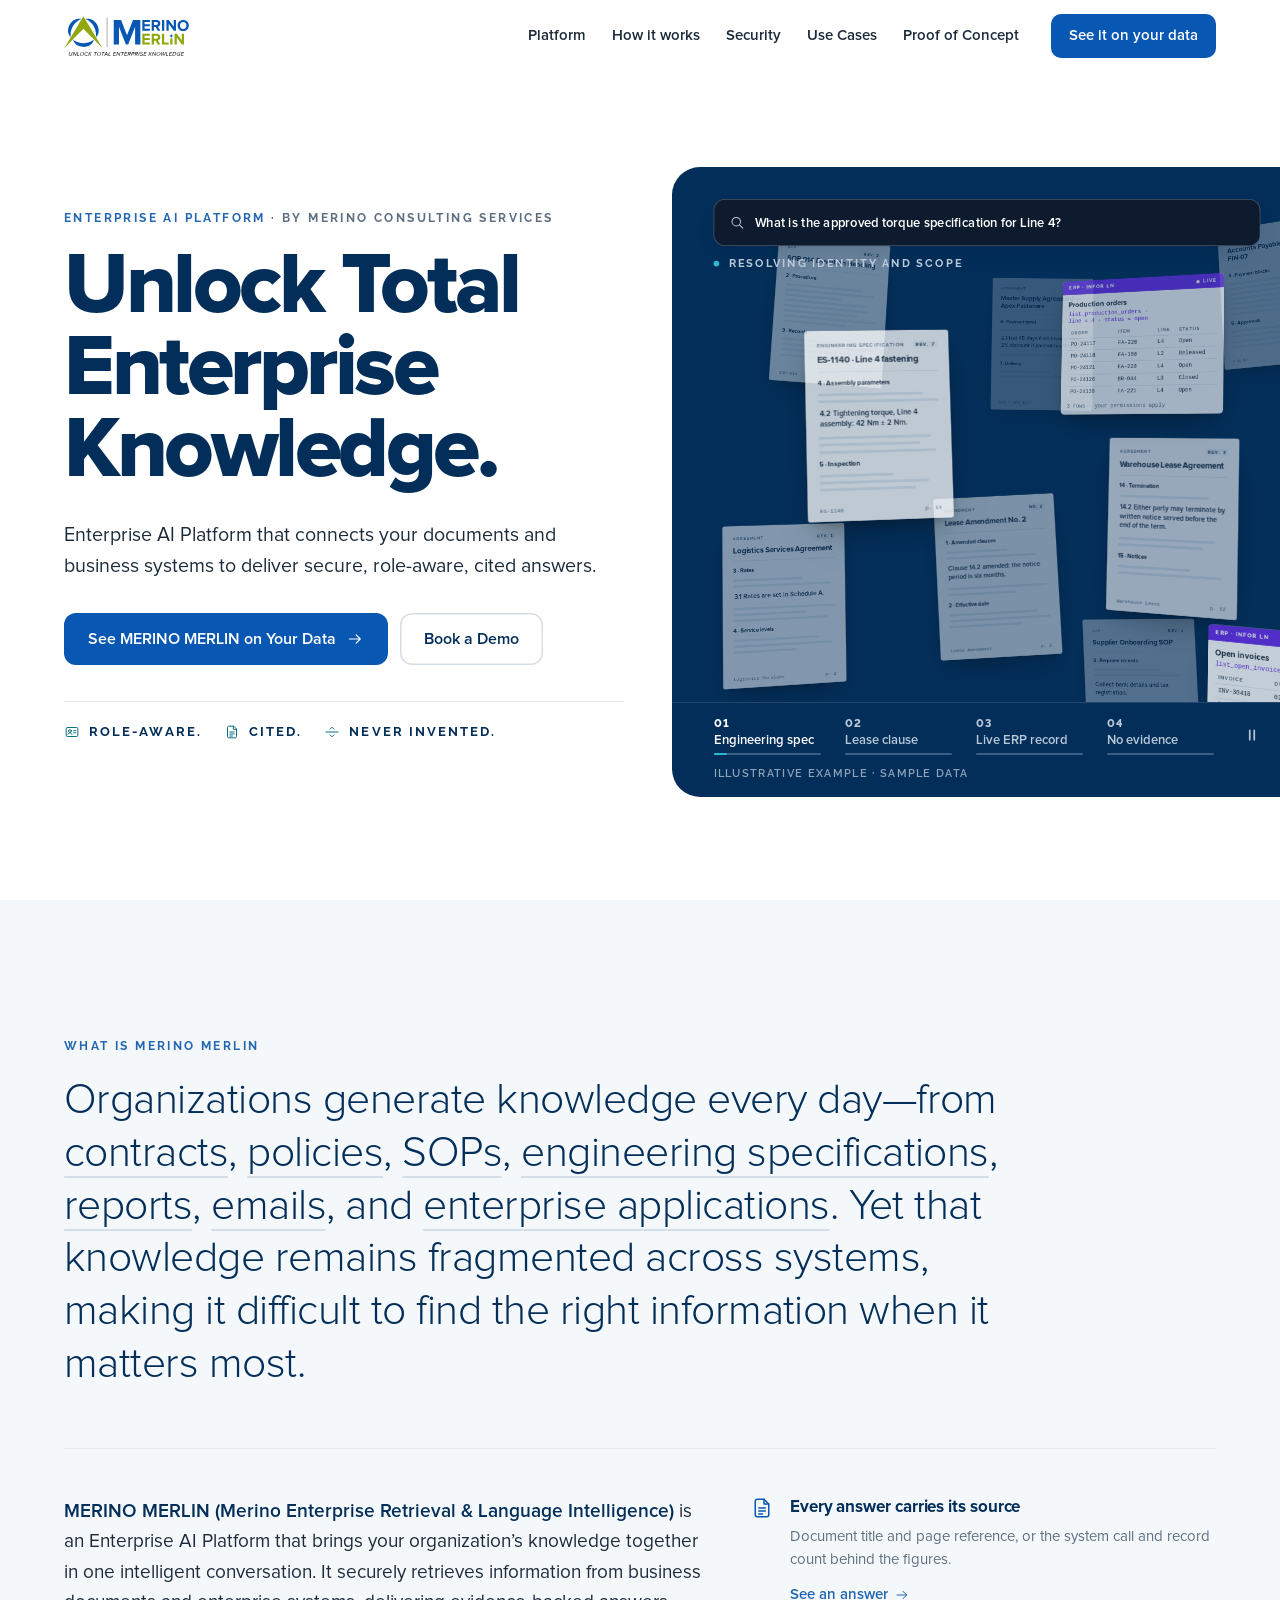
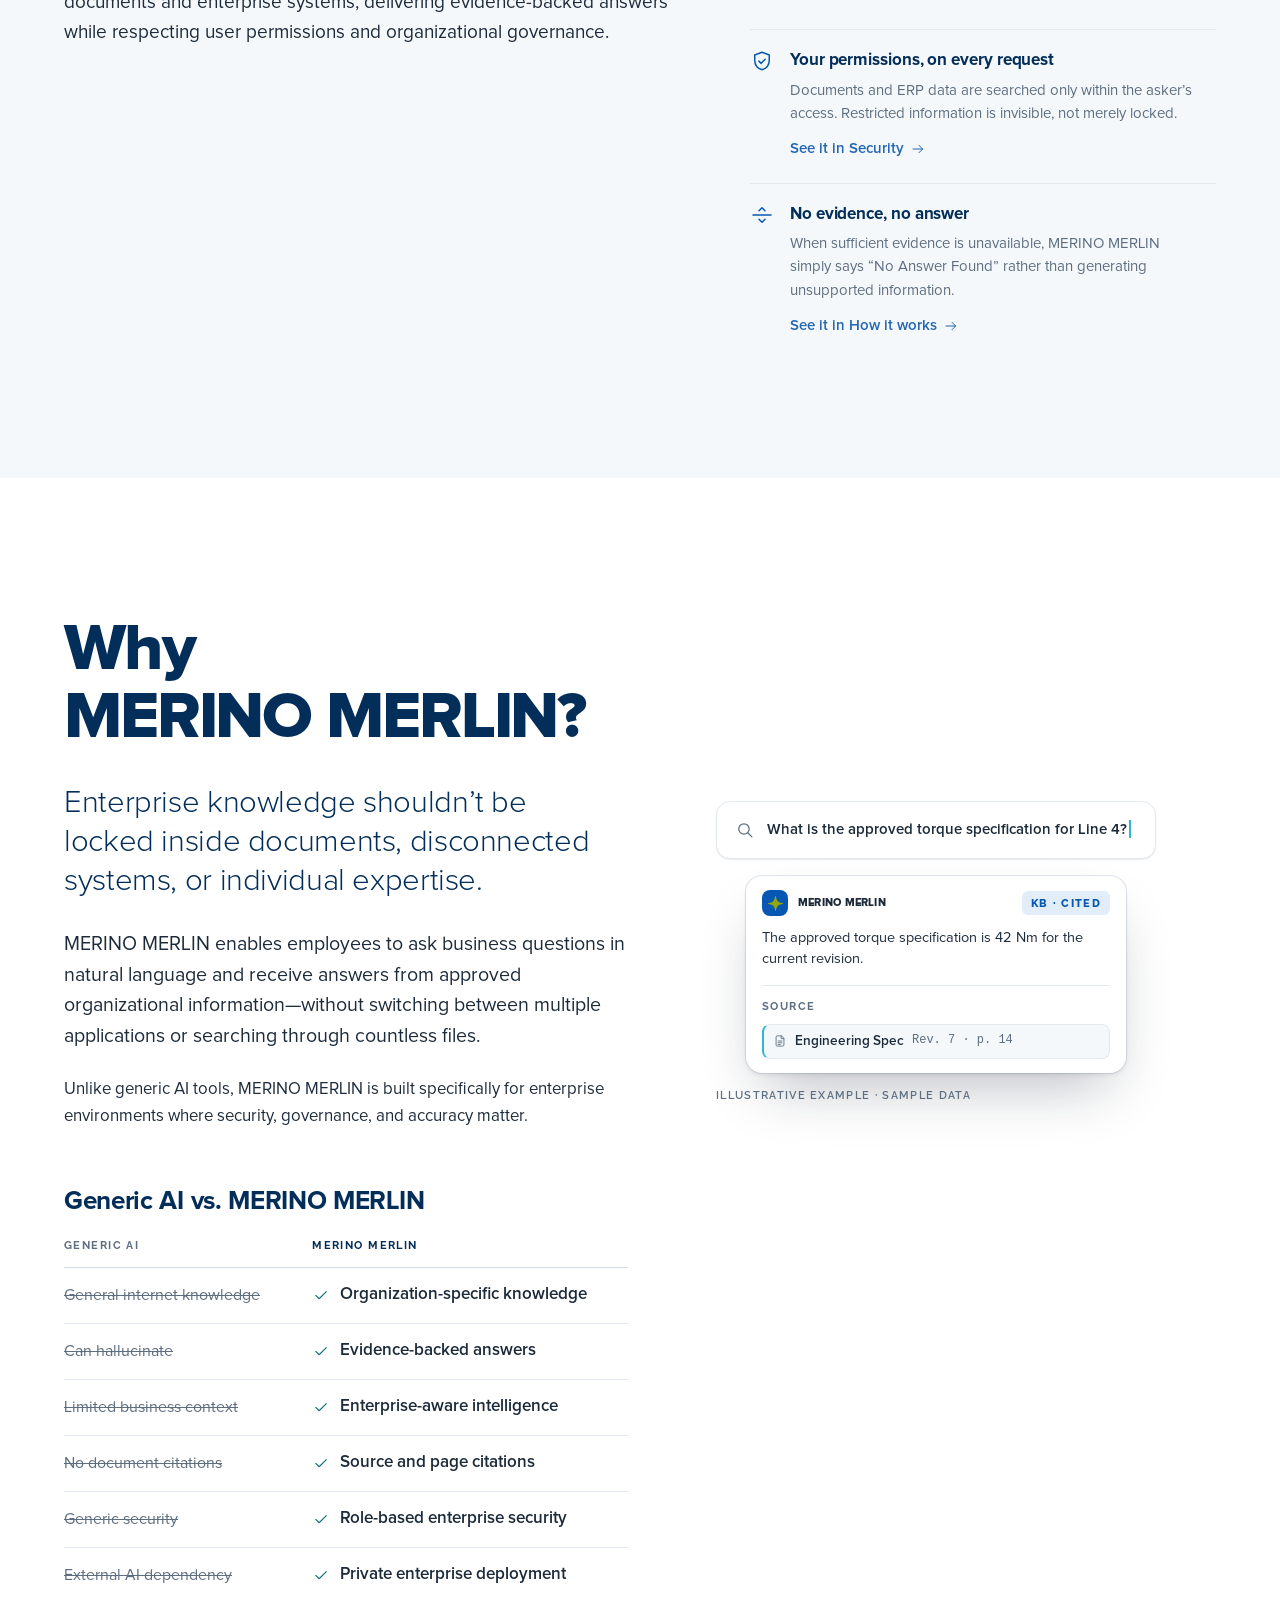
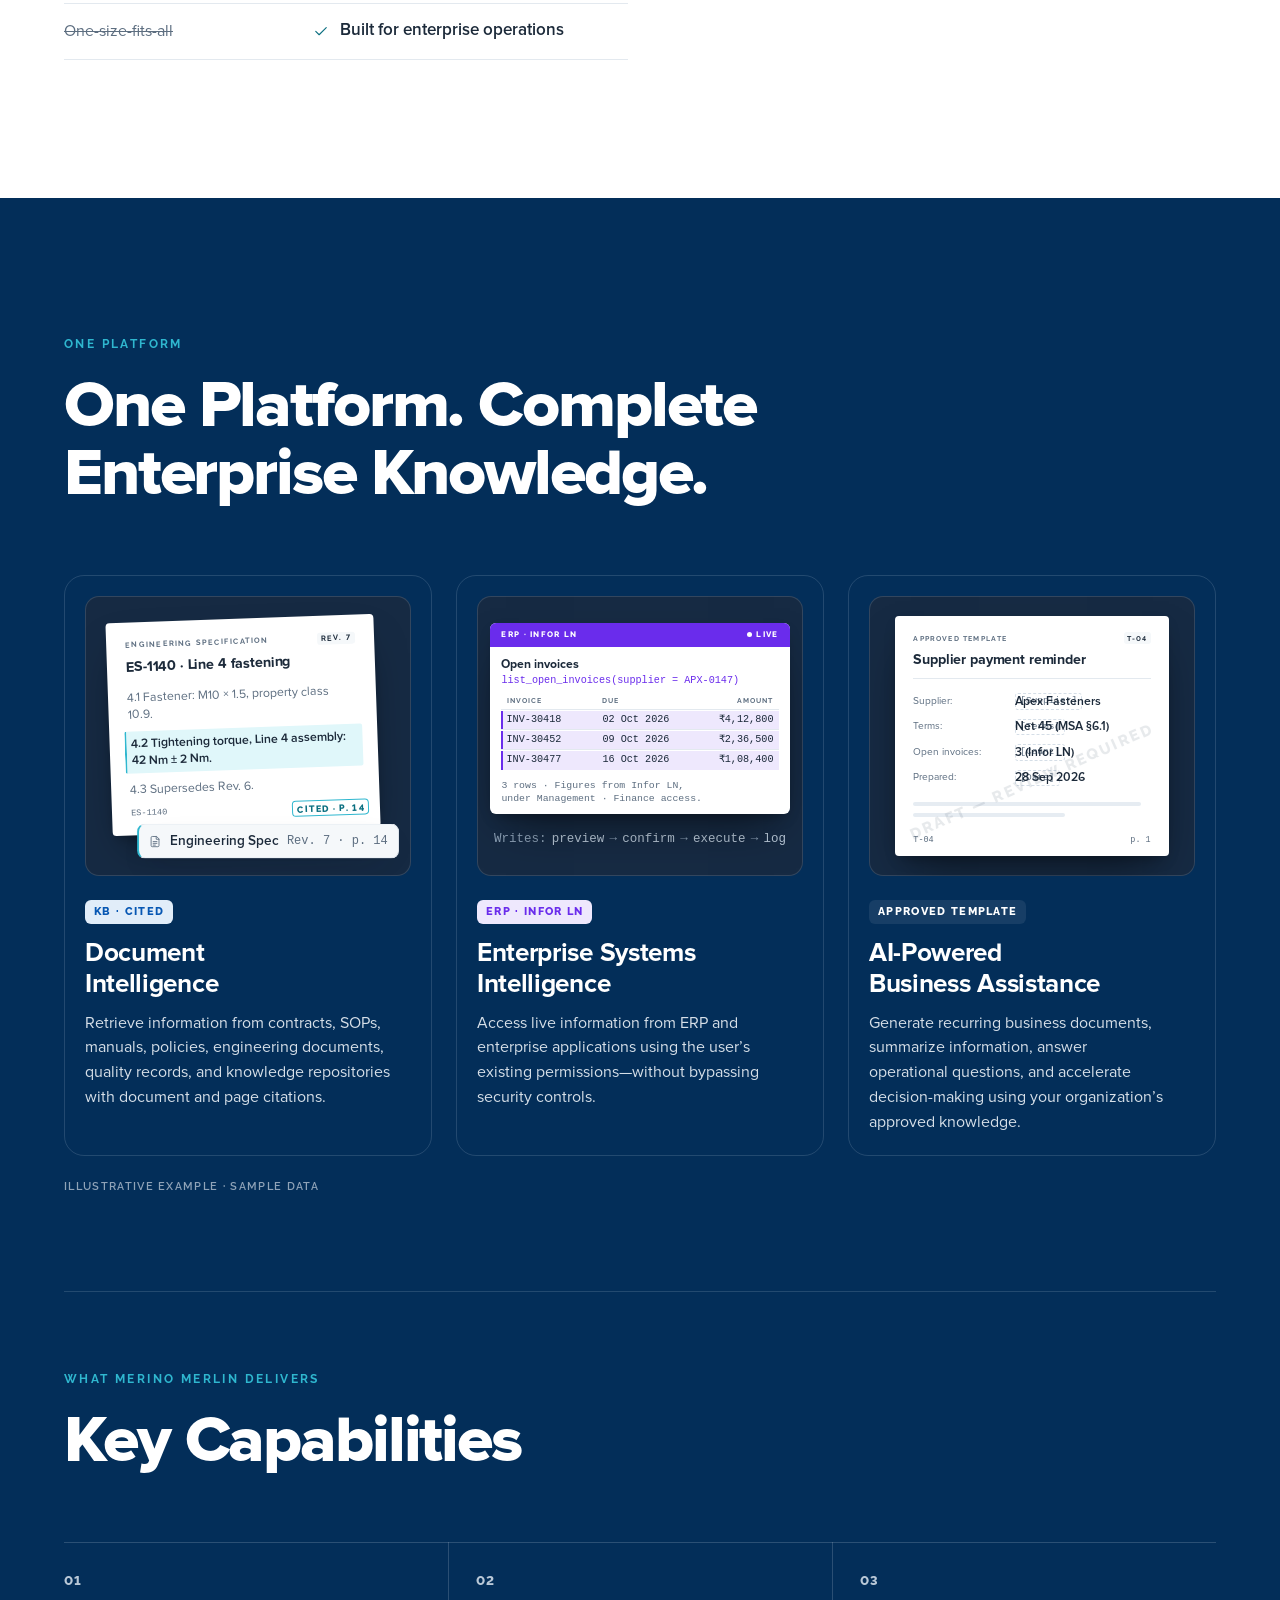
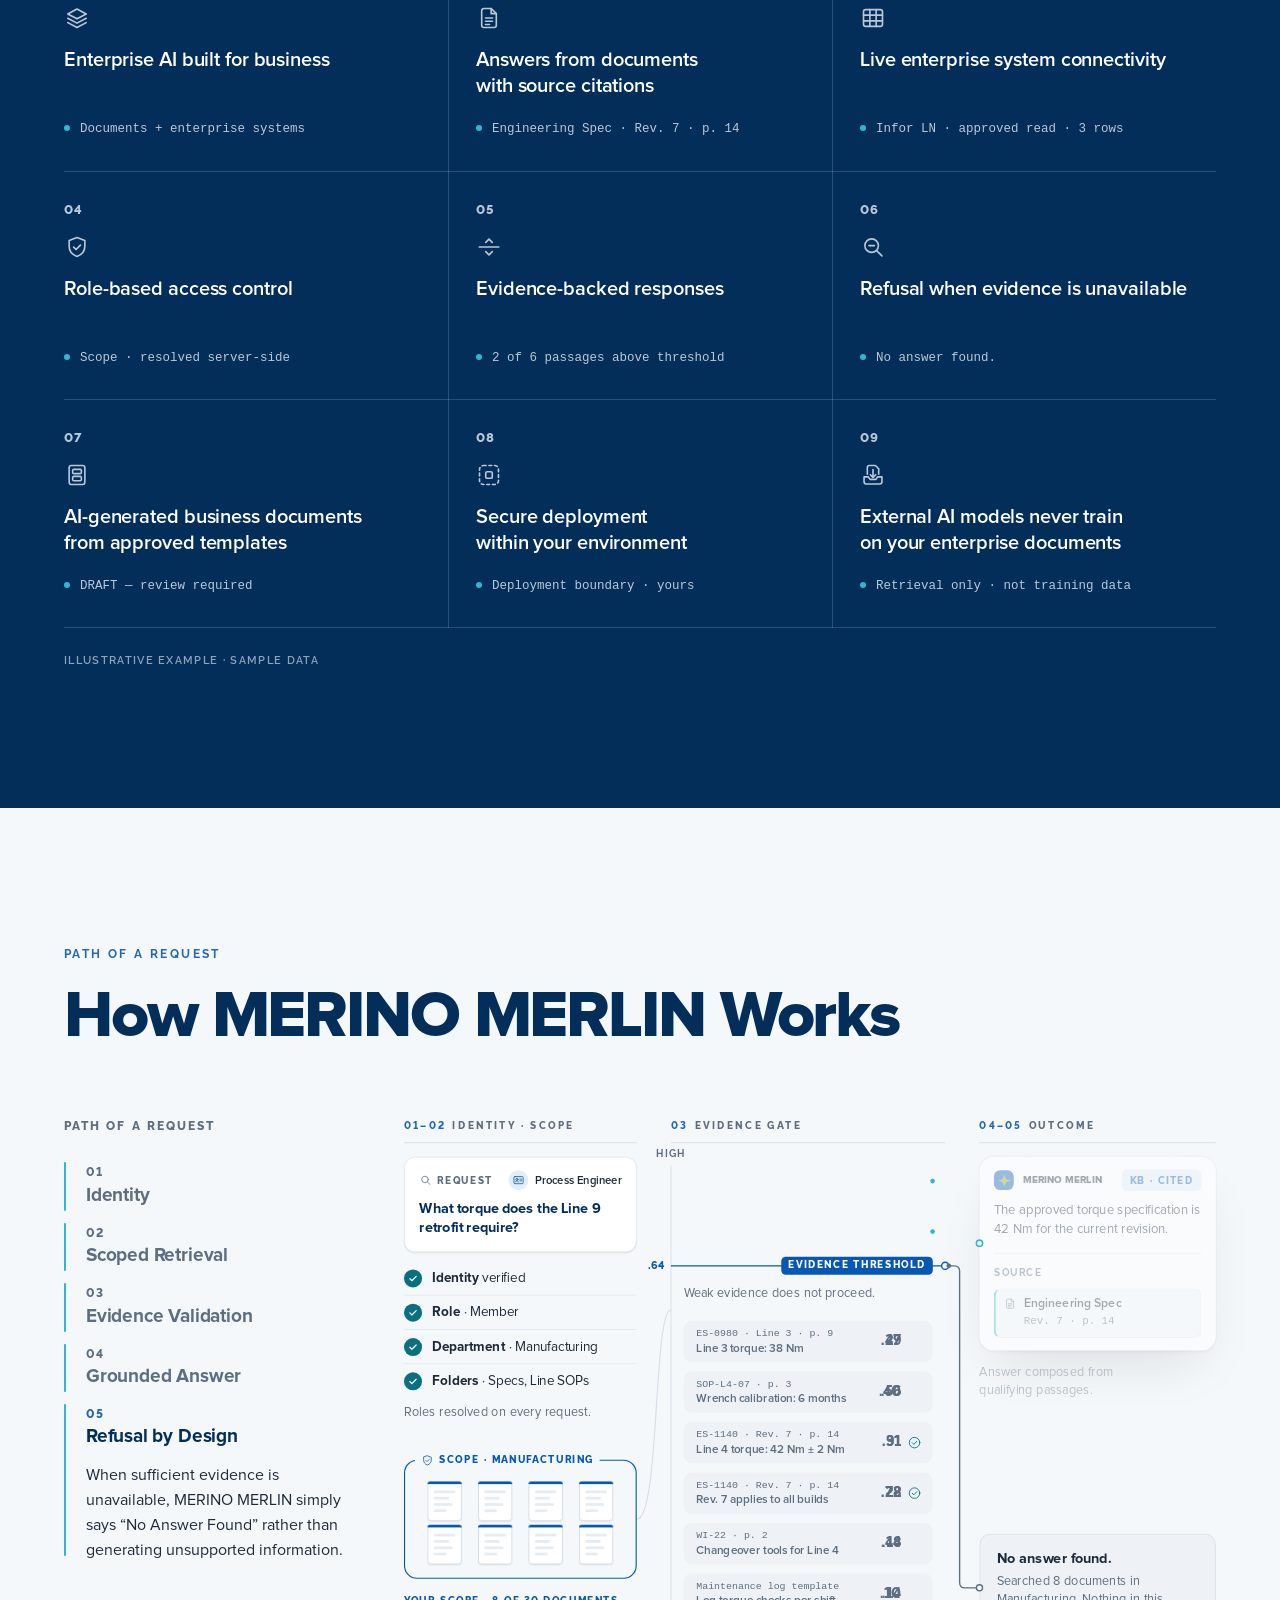
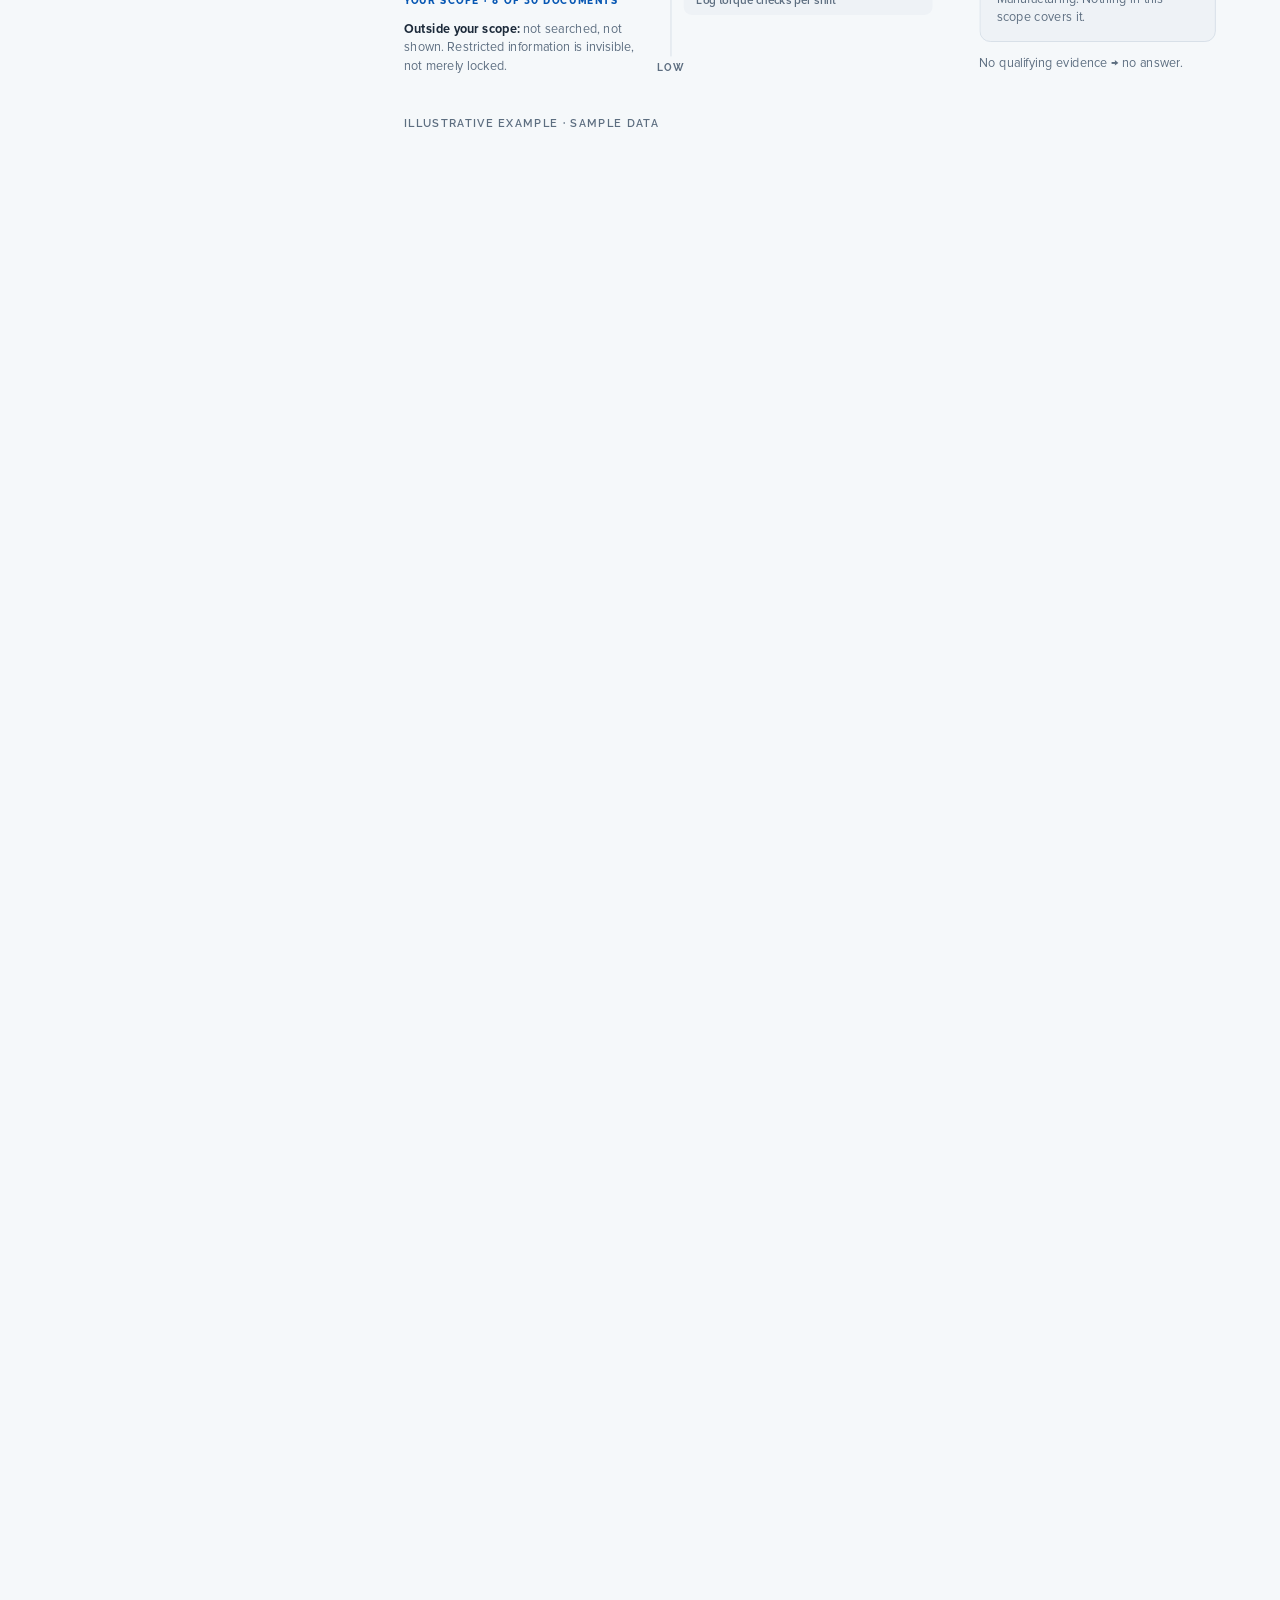
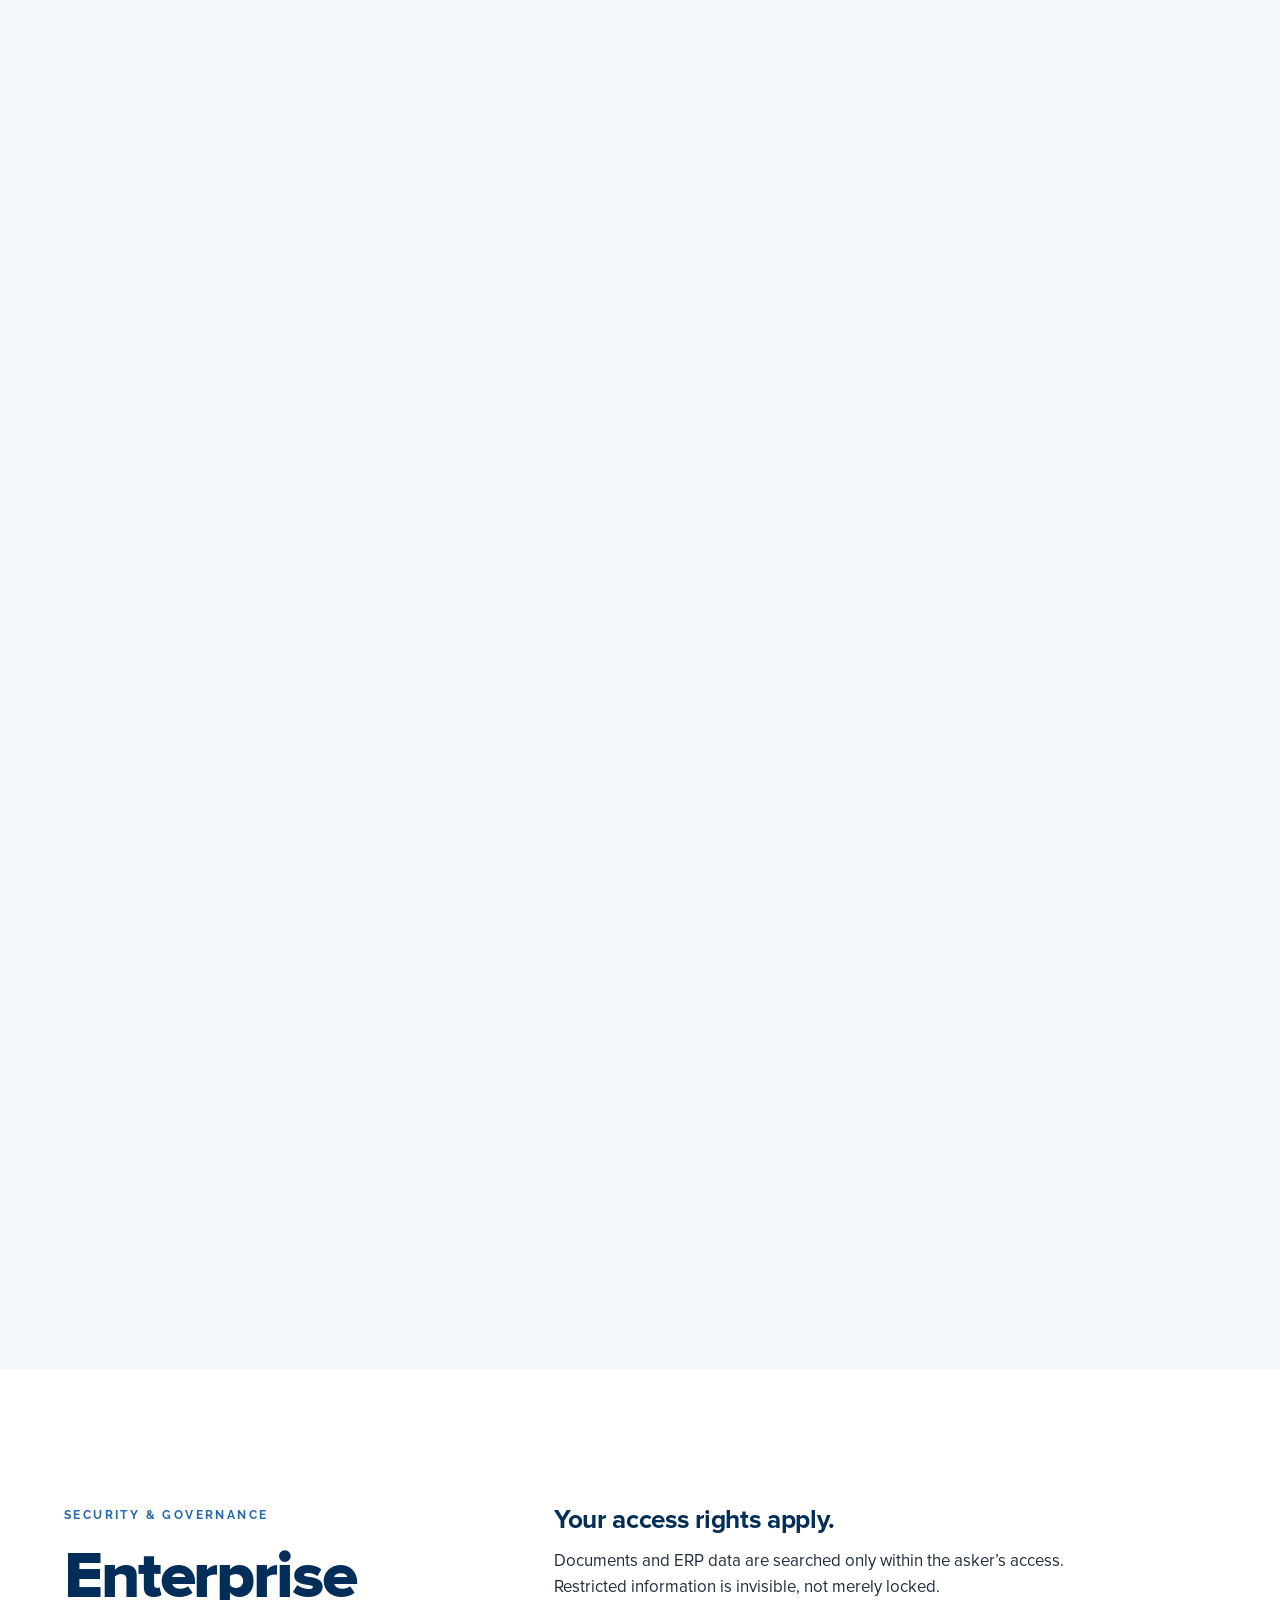
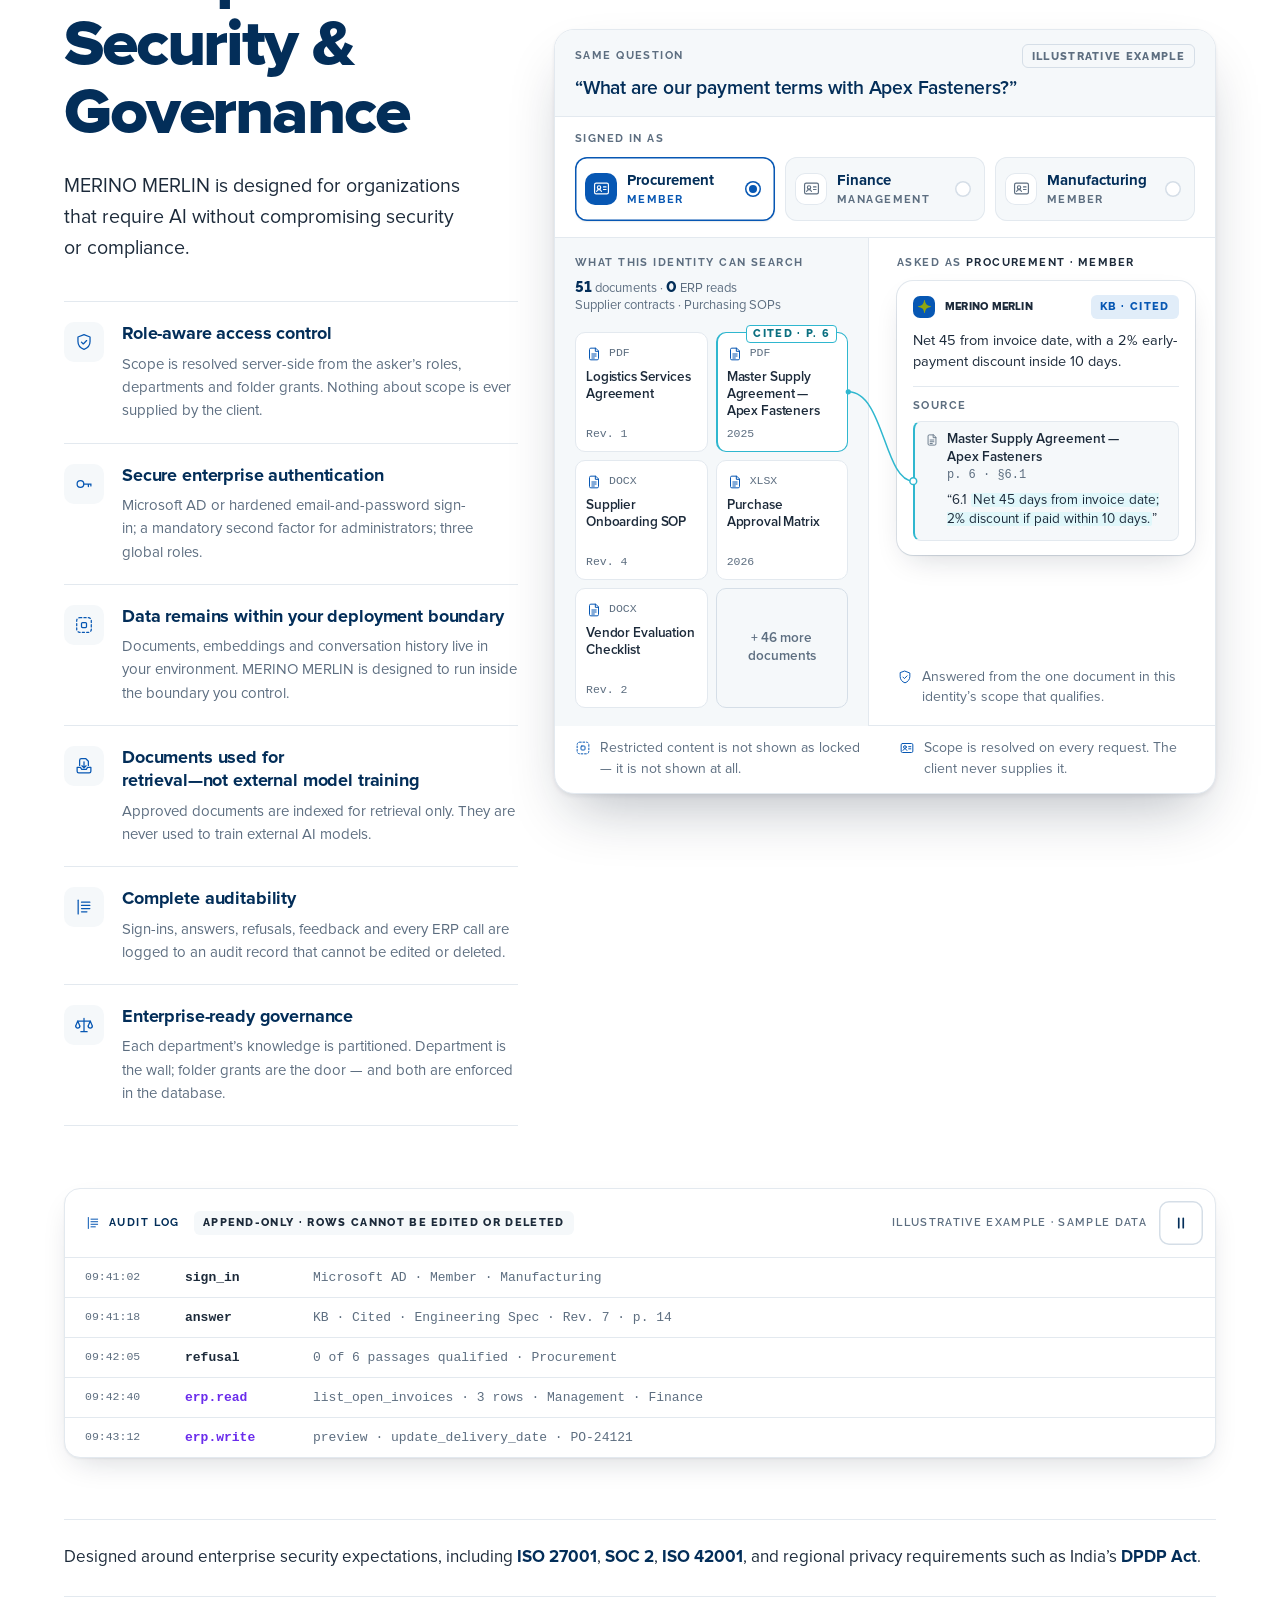
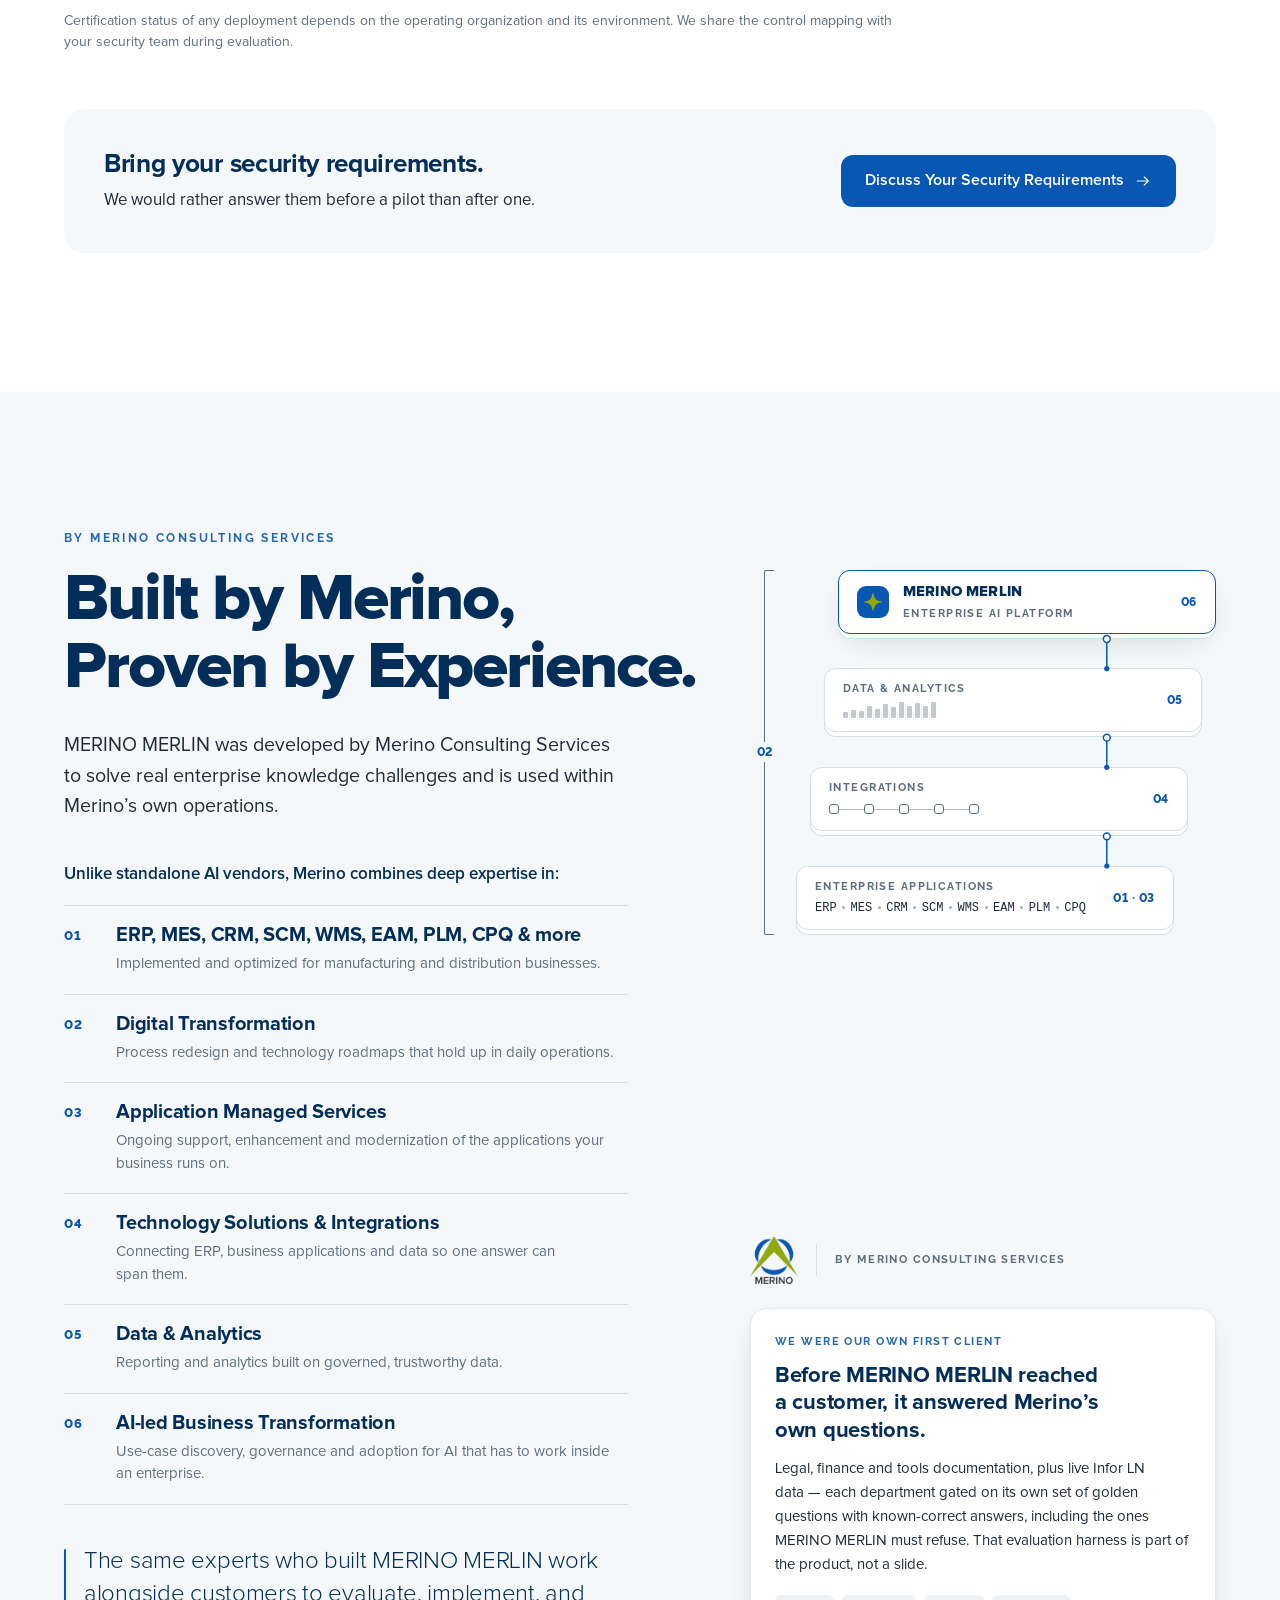
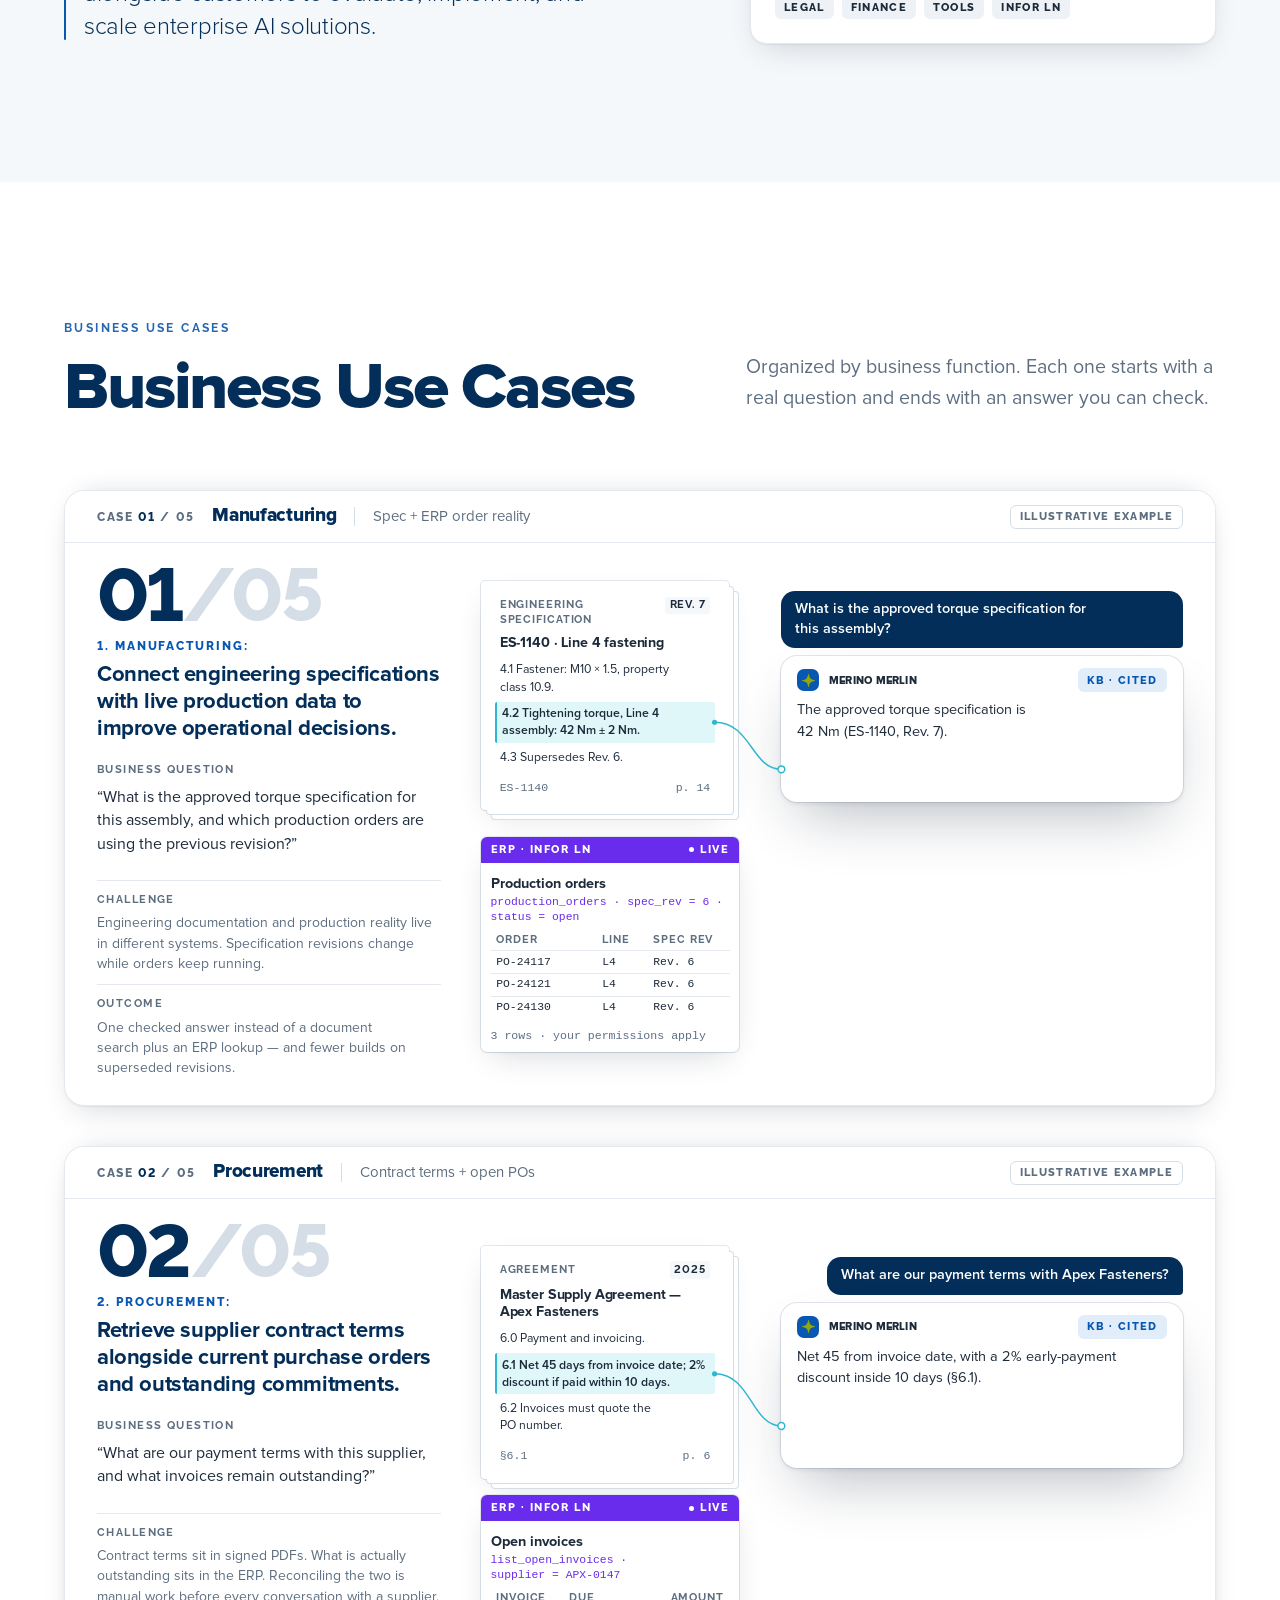
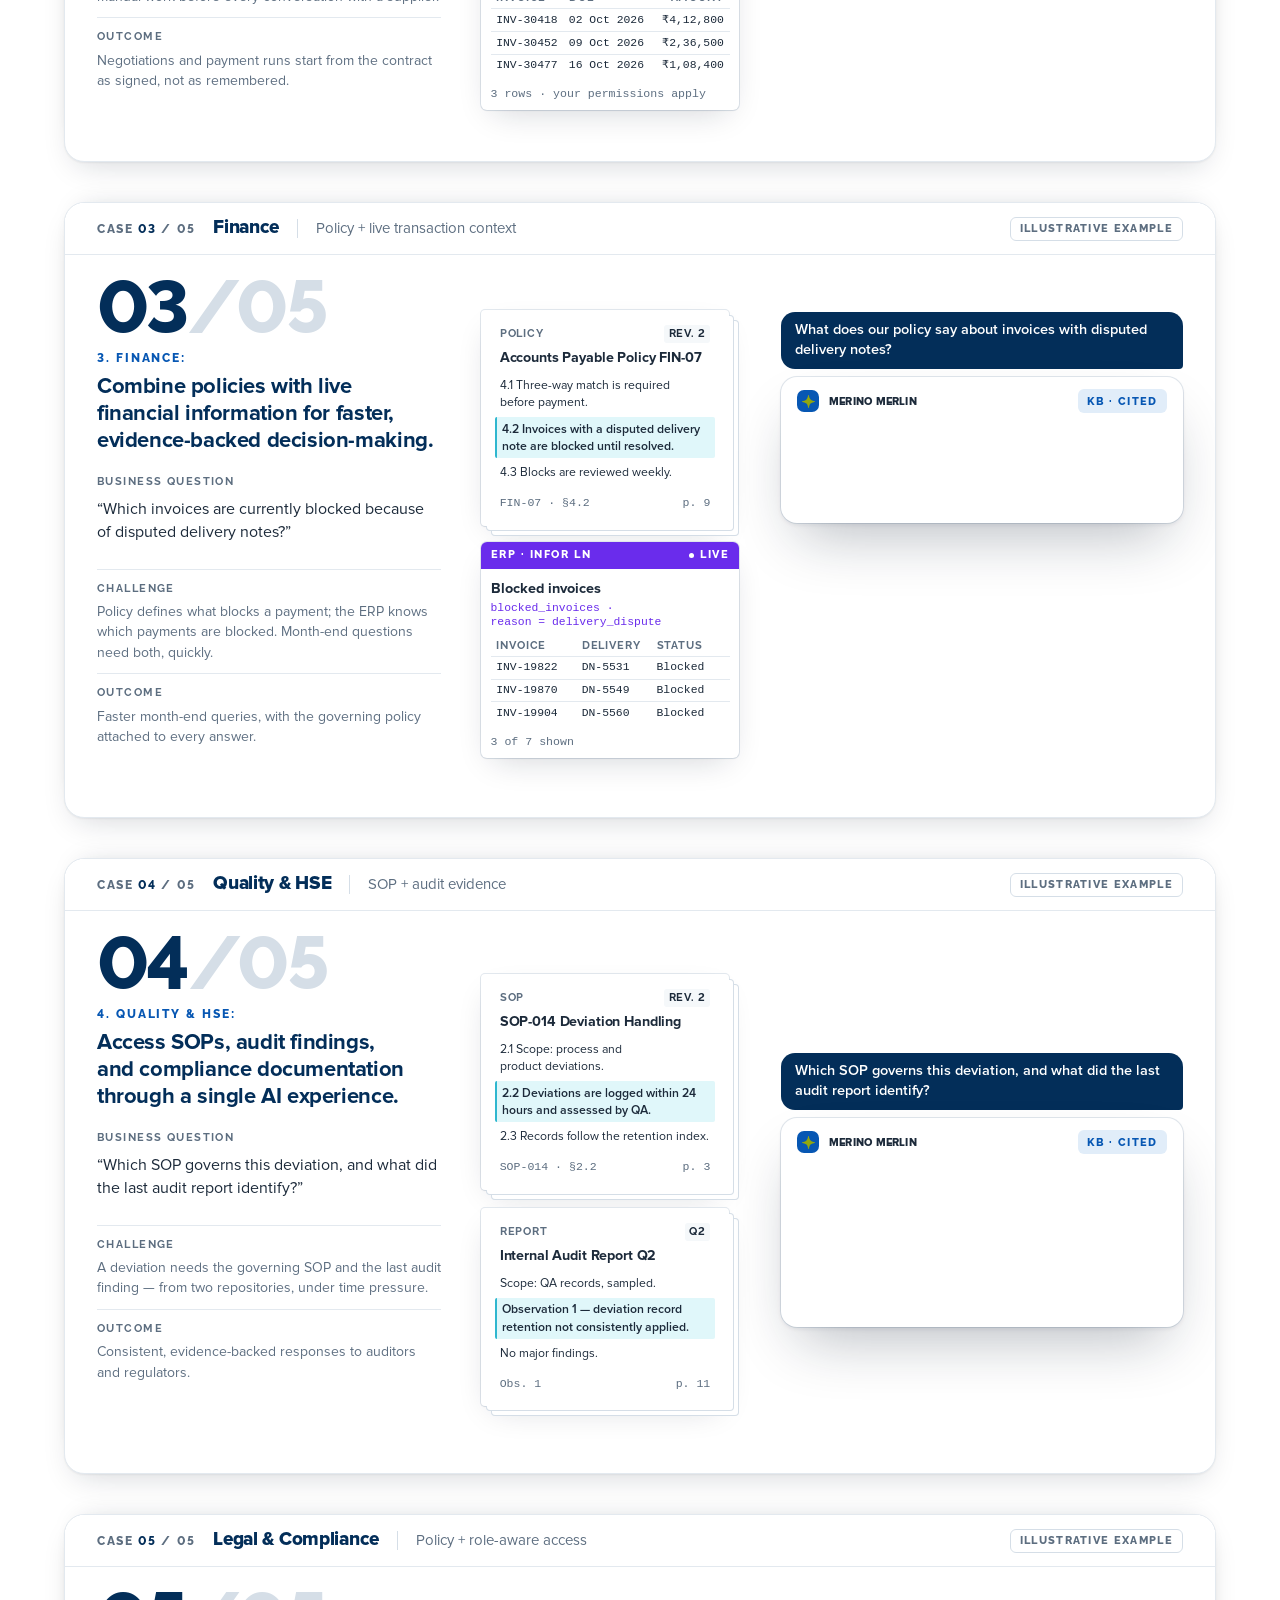
==== index.html @ 8b25d218 "new file first commit" ====
<!doctype html>
<html lang="en" class="no-js">
<head>
<meta charset="utf-8">
<meta name="viewport" content="width=device-width, initial-scale=1, viewport-fit=cover">
<title>MERINO MERLIN Enterprise AI Platform | Unlock Total Enterprise Knowledge</title>
<meta name="description" content="MERINO MERLIN is an enterprise AI platform that connects business documents and enterprise systems to deliver secure, role-aware, cited answers.">
<meta name="keywords" content="Enterprise AI Platform, Enterprise AI, AI for Business Transformation, Enterprise Knowledge Management, Secure Enterprise AI, Enterprise Document Intelligence, AI Knowledge Platform, AI for ERP, ERP AI, AI for Manufacturing, AI for Procurement, AI for Finance, Enterprise Search, Role-Based AI, AI Governance, AI for Digital Transformation, Application Modernization, Enterprise System Integration, Enterprise Analytics, AI-led Business Transformation">
<meta property="og:type" content="website">
<meta property="og:title" content="MERINO MERLIN Enterprise AI Platform | Unlock Total Enterprise Knowledge">
<meta property="og:description" content="MERINO MERLIN is an enterprise AI platform that connects business documents and enterprise systems to deliver secure, role-aware, cited answers.">
<meta property="og:image" content="assets/images/hero.webp">
<meta property="og:image:width" content="1200">
<meta property="og:image:height" content="630">
<meta name="theme-color" content="#032E59">
<link rel="icon" type="image/svg+xml" href="assets/images/favicon.svg">
<script>document.documentElement.classList.replace('no-js','js');setTimeout(function(){if(!window.MM)document.documentElement.classList.replace('js','no-js')},4000);</script>
<link rel="stylesheet" href="assets/css/style.css">
<link rel="stylesheet" href="assets/css/responsive.css">
<script type="application/ld+json">{"@context":"https://schema.org","@type":"SoftwareApplication","name":"MERINO MERLIN","applicationCategory":"BusinessApplication","description":"MERINO MERLIN is an enterprise AI platform that connects business documents and enterprise systems to deliver secure, role-aware, cited answers.","publisher":{"@type":"Organization","name":"Merino Consulting Services Limited"}}</script>
</head>
<body>
<a class="skip-link" href="#main">Skip to content</a>

<header class="nav" id="nav" data-on="light" data-tone="light">
  <div class="wrap nav__in">
    <a class="nav__brand" href="#top">
      <img class="nav__logo nav__logo--light" src="assets/images/logo.svg" alt="MERINO MERLIN Enterprise AI Platform — Unlock Total Enterprise Knowledge" width="125" height="40">
      <img class="nav__logo nav__logo--navy" src="assets/images/logo-on-navy.svg" alt="" aria-hidden="true" width="125" height="40">
    </a>
    <nav class="nav__links" aria-label="Primary"><ul>
        <li><a href="#platform">Platform</a></li><li><a href="#how">How it works</a></li>
        <li><a href="#security">Security</a></li><li><a href="#use-cases">Use Cases</a></li>
        <li><a href="#poc">Proof of Concept</a></li></ul></nav>
    <a class="btn btn-primary btn-sm nav__cta" href="#request" data-intent="poc">See it on your data</a>
    <button class="nav__menu" type="button" aria-expanded="false" aria-controls="menu" aria-label="Open menu">
      <svg class="i nav__ico-open" aria-hidden="true"><use href="assets/images/icons/sprite.svg#i-menu"/></svg><svg class="i nav__ico-close" aria-hidden="true"><use href="assets/images/icons/sprite.svg#i-close"/></svg></button>
  </div>
  <div class="menu" id="menu" inert>
    <nav aria-label="Primary (mobile)"><ul>
        <li><a href="#platform">Platform<svg class="i" aria-hidden="true"><use href="assets/images/icons/sprite.svg#i-arrow-right"/></svg></a></li>
        <li><a href="#how">How it works<svg class="i" aria-hidden="true"><use href="assets/images/icons/sprite.svg#i-arrow-right"/></svg></a></li>
        <li><a href="#security">Security<svg class="i" aria-hidden="true"><use href="assets/images/icons/sprite.svg#i-arrow-right"/></svg></a></li>
        <li><a href="#use-cases">Use Cases<svg class="i" aria-hidden="true"><use href="assets/images/icons/sprite.svg#i-arrow-right"/></svg></a></li>
        <li><a href="#poc">Proof of Concept<svg class="i" aria-hidden="true"><use href="assets/images/icons/sprite.svg#i-arrow-right"/></svg></a></li></ul></nav>
    <a class="btn btn-primary btn-block" href="#request" data-intent="poc">See MERINO&nbsp;MERLIN on Your Data</a>
    <a class="btn btn-ghost btn-block" href="#request" data-intent="demo">Book a Demo</a>
  </div>
</header>
<main id="main" tabindex="-1">
  <!-- ~~ 01-hero.html ~~ -->
  <section id="top" class="sec sec--white" data-surface="light" aria-labelledby="top-h1">
    <div class="wrap top__grid">
      <div class="top__copy">
        <p class="eyebrow top__eyebrow" data-reveal data-reveal-manual style="--top-d:0ms">Enterprise AI Platform&nbsp;<span class="eyebrow__quiet"><span class="top__eb-sep">·</span> <span class="top__eb-by">by Merino Consulting Services</span></span></p>
        <h1 class="h-display top__h1" id="top-h1" data-reveal="words" data-reveal-manual style="--delay:80ms">Unlock Total Enterprise Knowledge.</h1>
        <p class="lede top__lead" data-reveal data-reveal-manual style="--top-d:400ms">Enterprise AI Platform that connects your documents and business systems to deliver secure, role-aware, cited answers.</p>
        <div class="cta-row top__ctas" data-reveal data-reveal-manual style="--top-d:480ms">
          <a class="btn btn-primary" href="#request" data-intent="poc">See MERINO&nbsp;MERLIN on Your Data<svg class="i" aria-hidden="true"><use href="assets/images/icons/sprite.svg#i-arrow-right"/></svg></a>
          <a class="btn btn-ghost" href="#request" data-intent="demo">Book a Demo</a>
        </div>
        <p class="proof top__proof" data-reveal data-reveal-manual style="--top-d:560ms"><a href="#security-askas"><svg class="i" aria-hidden="true"><use href="assets/images/icons/sprite.svg#i-id-badge"/></svg><span>Role-aware.</span></a> <a href="#top-stage" data-play="1" aria-describedby="top-play-hint"><svg class="i" aria-hidden="true"><use href="assets/images/icons/sprite.svg#i-doc"/></svg><span>Cited.</span></a> <a href="#top-stage" data-play="3" aria-describedby="top-play-hint"><svg class="i" aria-hidden="true"><use href="assets/images/icons/sprite.svg#i-threshold"/></svg><span>Never invented.</span></a></p>
        <span class="sr-only" id="top-play-hint">Plays this example in the stage below.</span>
      </div>

      <div class="stage on-navy" id="top-stage" role="group" aria-label="Illustrative example: an answer with its source">

        <div class="stage__clip" data-js-only aria-hidden="true">
          <div class="stage__box">
            <div class="ask-bar is-sent"><svg class="i" aria-hidden="true"><use href="assets/images/icons/sprite.svg#i-search"/></svg><span class="ask-bar__q"><span class="ask-bar__typed">What is the approved torque specification for Line 4?</span><i class="caret" aria-hidden="true"></i></span><span class="chip chip-scope top-scope is-on"><svg class="i" aria-hidden="true"><use href="assets/images/icons/sprite.svg#i-shield-check"/></svg><span class="top-scope__name">Manufacturing</span></span></div>
            <p class="stage__status is-on"><i class="stage__dot"></i><span class="stage__sts"><span class="stage__st is-cur">Answer grounded · KB · Cited</span><span class="stage__st"></span></span></p>
            <div class="stage__vp">
              <div class="stage__world" aria-hidden="true">
                <div class="top-card top-card--ans">
                  <article class="answer-card is-on is-cited">
                    <header class="answer-card__head"><span class="avatar"><svg aria-hidden="true"><use href="assets/images/icons/sprite.svg#i-star"/></svg></span>
                      <span class="answer-card__who">MERINO&nbsp;MERLIN</span><span class="chip chip-kb">KB · Cited</span></header>
                    <p class="answer-card__text">The approved torque specification is 42&nbsp;Nm for the current revision.</p>
                    <div class="answer-card__src"><p class="answer-card__lbl">Source</p>
                      <ul class="cites"><li class="cite" style="--i:0"><svg class="i" aria-hidden="true"><use href="assets/images/icons/sprite.svg#i-doc"/></svg><span class="cite__t">Engineering Spec</span><span class="cite__l">Rev.&nbsp;7 · p.&nbsp;14</span></li></ul>
                      <p class="answer-card__note" hidden></p></div>
                  </article>
                </div>
                <div class="top-card top-card--ref" style="opacity:0">
                  <article class="refusal-card"><p class="refusal-card__t">No answer found.</p><p class="refusal-card__n">Searched 51 documents in Procurement. Nothing in this scope covers it.</p></article>
                </div>
              </div>
            </div>
          </div>
          <div class="gate gate--v top-gate" aria-hidden="true"><span class="gate__lbl">Evidence threshold</span><i class="gate__line"></i></div>
        </div>


        <div class="stage__static" data-nojs-only aria-hidden="true">
          <div class="ask-bar"><svg class="i" aria-hidden="true"><use href="assets/images/icons/sprite.svg#i-search"/></svg><span class="ask-bar__q"><span class="ask-bar__typed">What is the approved torque specification for Line 4?</span></span><span class="chip chip-scope"><svg class="i" aria-hidden="true"><use href="assets/images/icons/sprite.svg#i-shield-check"/></svg>Manufacturing</span></div>
          <div class="stage__static-row">
            <article class="sheet is-hl is-cited" style="--sheet-fs:16px">
              <div class="sheet__top"><span>Engineering specification</span><span class="sheet__rev">Rev.&nbsp;7</span></div>
              <p class="sheet__title">ES-1140 · Line 4 fastening</p><div class="sheet__rule"></div>
              <p class="sheet__h">4 · Assembly parameters</p>
              <i class="sheet__ln" style="--w:96%"></i><i class="sheet__ln" style="--w:88%"></i>
              <p class="sheet__psg"><span>4.2 Tightening torque, Line 4 assembly: 42&nbsp;Nm ±&nbsp;2&nbsp;Nm.</span></p>
              <i class="sheet__ln" style="--w:93%"></i><i class="sheet__ln" style="--w:84%"></i><i class="sheet__ln" style="--w:97%"></i>
              <p class="sheet__h">5 · Inspection</p>
              <i class="sheet__ln" style="--w:90%"></i><i class="sheet__ln" style="--w:79%"></i><i class="sheet__ln" style="--w:68%"></i>
              <div class="sheet__foot"><span>ES-1140</span><span>p.&nbsp;14</span></div>
              <span class="sheet__mark">Cited · p.&nbsp;14</span>
            </article>
            <article class="answer-card is-on is-cited">
              <header class="answer-card__head"><span class="avatar"><svg aria-hidden="true"><use href="assets/images/icons/sprite.svg#i-star"/></svg></span>
                <span class="answer-card__who">MERINO&nbsp;MERLIN</span><span class="chip chip-kb">KB · Cited</span></header>
              <p class="answer-card__text">The approved torque specification is 42&nbsp;Nm for the current revision.</p>
              <div class="answer-card__src"><p class="answer-card__lbl">Source</p>
                <ul class="cites"><li class="cite"><svg class="i" aria-hidden="true"><use href="assets/images/icons/sprite.svg#i-doc"/></svg><span class="cite__t">Engineering Spec</span><span class="cite__l">Rev.&nbsp;7 · p.&nbsp;14</span></li></ul></div>
            </article>
          </div>
        </div>

        <div class="stage__foot">
          <div class="stage__tabs" role="tablist" aria-label="Examples" data-js-only>
            <button class="stage__tab" type="button" role="tab" id="top-tab-1" aria-selected="true" aria-controls="top-live"><span class="stage__n">01</span><span class="stage__lbl"><span class="stage__l-long">Engineering spec</span><span class="stage__l-short">Spec</span></span><span class="stage__bar" aria-hidden="true"><i></i></span></button>
            <button class="stage__tab" type="button" role="tab" id="top-tab-2" aria-selected="false" aria-controls="top-live" tabindex="-1"><span class="stage__n">02</span><span class="stage__lbl"><span class="stage__l-long">Lease clause</span><span class="stage__l-short">Lease</span></span><span class="stage__bar" aria-hidden="true"><i></i></span></button>
            <button class="stage__tab" type="button" role="tab" id="top-tab-3" aria-selected="false" aria-controls="top-live" tabindex="-1"><span class="stage__n">03</span><span class="stage__lbl"><span class="stage__l-long">Live ERP record</span><span class="stage__l-short">ERP</span></span><span class="stage__bar" aria-hidden="true"><i></i></span></button>
            <button class="stage__tab" type="button" role="tab" id="top-tab-4" aria-selected="false" aria-controls="top-live" tabindex="-1"><span class="stage__n">04</span><span class="stage__lbl"><span class="stage__l-long">No evidence</span><span class="stage__l-short">Refusal</span></span><span class="stage__bar" aria-hidden="true"><i></i></span></button>
          </div>
          <button class="stage__pause" type="button" aria-pressed="false" aria-label="Pause the example" data-js-only><svg class="i stage__ico-pause" aria-hidden="true"><use href="assets/images/icons/sprite.svg#i-pause"/></svg><svg class="i stage__ico-play" aria-hidden="true"><use href="assets/images/icons/sprite.svg#i-play"/></svg></button>
          <p class="illus stage__illus">Illustrative example · sample data</p>
        </div>

        <div class="sr-only" id="top-live">Question: What is the approved torque specification for Line 4? Answer: The approved torque specification is 42&nbsp;Nm for the current revision. Source: Engineering Spec, Rev.&nbsp;7, page 14.</div>
        <div class="sr-only" id="top-say" aria-live="polite" aria-atomic="true"></div>
      </div>
    </div>
  </section>

  <!-- ~~ 02-why.html ~~ -->
  <section id="why" class="sec" data-surface="light" aria-labelledby="why-h">


    <div class="why__band why__band--intro" id="intro">
      <div class="wrap">
        <p class="eyebrow" data-reveal>What is MERINO&nbsp;MERLIN</p>
        <p class="statement why__stmt">Organizations generate knowledge every day—from <span class="why__src" style="--i:0">contracts</span>, <span class="why__src" style="--i:1">policies</span>, <span class="why__src" style="--i:2">SOPs</span>, <span class="why__src" style="--i:3">engineering specifications</span>, <span class="why__src" style="--i:4">reports</span>, <span class="why__src" style="--i:5">emails</span>, and <span class="why__src" style="--i:6">enterprise applications</span>. Yet that knowledge remains fragmented across systems, making it difficult to find the right information when it matters most.</p>
        <div class="why__rule" data-reveal="rule"></div>
        <div class="why__introGrid">
          <p class="lede why__d5" data-reveal><strong>MERINO&nbsp;MERLIN (Merino Enterprise Retrieval &amp; Language Intelligence)</strong> is an Enterprise AI Platform that brings your organization’s knowledge together in one intelligent conversation. It securely retrieves information from business documents and enterprise systems, delivering evidence-backed answers while respecting user permissions and organizational governance.</p>
          <ul class="why__keys" data-reveal="stagger">
            <li class="why__key" data-reveal-item>
              <svg class="i" aria-hidden="true"><use href="assets/images/icons/sprite.svg#i-doc"/></svg>
              <div>
                <p class="why__kt">Every answer carries its source</p>
                <p class="why__kd">Document title and page reference, or the system call and record count behind the figures.</p>
                <a class="link-arrow" href="#top-stage">See an answer<svg class="i" aria-hidden="true"><use href="assets/images/icons/sprite.svg#i-arrow-right"/></svg></a>
              </div>
            </li>
            <li class="why__key" data-reveal-item>
              <svg class="i" aria-hidden="true"><use href="assets/images/icons/sprite.svg#i-shield-check"/></svg>
              <div>
                <p class="why__kt">Your permissions, on every request</p>
                <p class="why__kd">Documents and ERP data are searched only within the asker’s access. Restricted information is invisible, not merely locked.</p>
                <a class="link-arrow" href="#security-askas">See it in Security<svg class="i" aria-hidden="true"><use href="assets/images/icons/sprite.svg#i-arrow-right"/></svg></a>
              </div>
            </li>
            <li class="why__key" data-reveal-item>
              <svg class="i" aria-hidden="true"><use href="assets/images/icons/sprite.svg#i-threshold"/></svg>
              <div>
                <p class="why__kt">No evidence, no answer</p>
                <p class="why__kd">When sufficient evidence is unavailable, MERINO&nbsp;MERLIN simply says “No Answer Found” rather than generating unsupported information.</p>
                <a class="link-arrow" href="#how">See it in How it works<svg class="i" aria-hidden="true"><use href="assets/images/icons/sprite.svg#i-arrow-right"/></svg></a>
              </div>
            </li>
          </ul>
        </div>
      </div>
    </div>


    <div class="why__band why__band--why">
      <div class="wrap">
        <div class="why__grid grid-12">
          <h2 class="h-section why__h" id="why-h" data-reveal="words">Why MERINO&nbsp;MERLIN?</h2>
          <p class="statement why__d8" data-reveal>Enterprise knowledge shouldn’t be locked inside documents, disconnected systems, or individual expertise.</p>
          <p class="lede why__d9" data-reveal>MERINO&nbsp;MERLIN enables employees to ask business questions in natural language and receive answers from approved organizational information—without switching between multiple applications or searching through countless files.</p>

          <div class="why__side">

            <figure class="why__fig" aria-hidden="true">
              <div class="why__box">
                <div class="card why__win">
                  <div class="why__bar"><svg class="i"><use href="assets/images/icons/sprite.svg#i-folder"/></svg><span>Document library</span></div>
                  <div class="why__body">
                    <div class="why__search"><svg class="i"><use href="assets/images/icons/sprite.svg#i-search"/></svg>torque spec line 4</div>
                    <ul class="why__files">
                      <li><svg class="i"><use href="assets/images/icons/sprite.svg#i-doc"/></svg>ES-1140_Rev6.pdf</li>
                      <li><svg class="i"><use href="assets/images/icons/sprite.svg#i-doc"/></svg>ES-1140_Rev7.pdf</li>
                      <li><svg class="i"><use href="assets/images/icons/sprite.svg#i-doc"/></svg>ES-1140_Rev7_draft.pdf</li>
                    </ul>
                  </div>
                </div>
                <div class="card why__win why__win--erp">
                  <div class="why__bar"><svg class="i"><use href="assets/images/icons/sprite.svg#i-record"/></svg><span>Infor LN</span></div>
                  <div class="why__body">
                    <ul class="why__rows">
                      <li class="why__rhead"><span>Order</span><span>Item</span><span>Status</span></li>
                      <li><span>PO-24117</span><span>FA-220</span><span>Open</span></li>
                      <li><span>PO-24121</span><span>FA-220</span><span>Open</span></li>
                      <li><span>PO-24130</span><span>FA-221</span><span>Open</span></li>
                    </ul>
                  </div>
                </div>
                <div class="card why__win">
                  <div class="why__bar"><svg class="i"><use href="assets/images/icons/sprite.svg#i-mail"/></svg><span>Email</span></div>
                  <div class="why__body">
                    <p class="why__subj">Re: Line 4 torque — which revision?</p>
                    <i class="why__ln" style="--w:92%"></i><i class="why__ln" style="--w:64%"></i>
                  </div>
                </div>
                <div class="card why__win why__win--drive">
                  <div class="why__bar"><svg class="i"><use href="assets/images/icons/sprite.svg#i-folder"/></svg><span>Shared drive</span></div>
                  <div class="why__body">
                    <p class="why__path">Engineering / Line 4 / Archive</p>
                    <div class="why__fl"><svg class="i"><use href="assets/images/icons/sprite.svg#i-doc"/></svg><i class="why__ln" style="--w:100%"></i></div>
                    <div class="why__fl"><svg class="i"><use href="assets/images/icons/sprite.svg#i-doc"/></svg><i class="why__ln" style="--w:100%"></i></div>
                    <div class="why__fl"><svg class="i"><use href="assets/images/icons/sprite.svg#i-doc"/></svg><i class="why__ln" style="--w:100%"></i></div>
                  </div>
                </div>
                <div class="card why__win why__win--msg">
                  <div class="why__bar"><svg class="i"><use href="assets/images/icons/sprite.svg#i-chat"/></svg><span>Messages</span></div>
                  <div class="why__body">
                    <div class="why__msg"><i class="why__dot"></i><p class="why__bubble">Ask the Line 4 lead — they’d know.</p></div>
                  </div>
                </div>

                <div class="why__final is-sent">
                  <div class="ask-bar ask-bar--light why__ask">
                    <svg class="i"><use href="assets/images/icons/sprite.svg#i-search"/></svg>
                    <span class="ask-bar__q"><span class="ask-bar__typed">What is the approved torque specification for Line 4?</span><i class="caret"></i></span>
                  </div>
                  <article class="answer-card answer-card--sm is-on is-cited why__ans">
                    <header class="answer-card__head"><span class="avatar"><svg><use href="assets/images/icons/sprite.svg#i-star"/></svg></span>
                      <span class="answer-card__who">MERINO&nbsp;MERLIN</span><span class="chip chip-kb">KB · Cited</span></header>
                    <p class="answer-card__text">The approved torque specification is 42&nbsp;Nm for the current revision.</p>
                    <div class="answer-card__src"><p class="answer-card__lbl">Source</p>
                      <ul class="cites"><li class="cite" style="--i:0"><svg class="i"><use href="assets/images/icons/sprite.svg#i-doc"/></svg><span class="cite__t">Engineering Spec</span><span class="cite__l">Rev.&nbsp;7 · p.&nbsp;14</span></li></ul></div>
                  </article>
                </div>
              </div>
            </figure>
            <p class="illus why__illus">Illustrative example · sample data</p>
            <p class="sr-only">Illustrative example: instead of searching a document library, Infor LN, email, a shared drive and messages, one question is asked: “What is the approved torque specification for Line 4?” The answer: “The approved torque specification is 42&nbsp;Nm for the current revision.” Source: Engineering Spec, Rev.&nbsp;7, page 14.</p>
          </div>

          <p class="why__d10" data-reveal>Unlike generic AI tools, MERINO&nbsp;MERLIN is built specifically for enterprise environments where security, governance, and accuracy matter.</p>

          <div class="why__compare" id="why-compare">
            <table class="why__cmp">
              <caption class="h-sub why__cap">Generic AI vs. MERINO&nbsp;MERLIN</caption>
              <thead><tr><th scope="col">Generic AI</th><th scope="col">MERINO&nbsp;MERLIN</th></tr></thead>
              <tbody>
                <tr style="--i:0"><td><span class="why__pfx">Generic AI: </span><span class="why__gen">General internet knowledge</span></td><td><span class="why__mm"><svg class="i" aria-hidden="true"><use href="assets/images/icons/sprite.svg#i-check"/></svg><span><span class="why__pfx">MERINO&nbsp;MERLIN: </span>Organization-specific knowledge</span></span></td></tr>
                <tr style="--i:1"><td><span class="why__pfx">Generic AI: </span><span class="why__gen">Can hallucinate</span></td><td><span class="why__mm"><svg class="i" aria-hidden="true"><use href="assets/images/icons/sprite.svg#i-check"/></svg><span><span class="why__pfx">MERINO&nbsp;MERLIN: </span>Evidence-backed answers</span></span></td></tr>
                <tr style="--i:2"><td><span class="why__pfx">Generic AI: </span><span class="why__gen">Limited business context</span></td><td><span class="why__mm"><svg class="i" aria-hidden="true"><use href="assets/images/icons/sprite.svg#i-check"/></svg><span><span class="why__pfx">MERINO&nbsp;MERLIN: </span>Enterprise-aware intelligence</span></span></td></tr>
                <tr style="--i:3"><td><span class="why__pfx">Generic AI: </span><span class="why__gen">No document citations</span></td><td><span class="why__mm"><svg class="i" aria-hidden="true"><use href="assets/images/icons/sprite.svg#i-check"/></svg><span><span class="why__pfx">MERINO&nbsp;MERLIN: </span>Source and page citations</span></span></td></tr>
                <tr style="--i:4"><td><span class="why__pfx">Generic AI: </span><span class="why__gen">Generic security</span></td><td><span class="why__mm"><svg class="i" aria-hidden="true"><use href="assets/images/icons/sprite.svg#i-check"/></svg><span><span class="why__pfx">MERINO&nbsp;MERLIN: </span>Role-based enterprise security</span></span></td></tr>
                <tr style="--i:5"><td><span class="why__pfx">Generic AI: </span><span class="why__gen">External AI dependency</span></td><td><span class="why__mm"><svg class="i" aria-hidden="true"><use href="assets/images/icons/sprite.svg#i-check"/></svg><span><span class="why__pfx">MERINO&nbsp;MERLIN: </span>Private enterprise deployment</span></span></td></tr>
                <tr style="--i:6"><td><span class="why__pfx">Generic AI: </span><span class="why__gen">One-size-fits-all</span></td><td><span class="why__mm"><svg class="i" aria-hidden="true"><use href="assets/images/icons/sprite.svg#i-check"/></svg><span><span class="why__pfx">MERINO&nbsp;MERLIN: </span>Built for enterprise operations</span></span></td></tr>
              </tbody>
            </table>
          </div>
        </div>
      </div>
    </div>
  </section>

  <!-- ~~ 03-platform.html ~~ -->
  <section id="platform" class="sec sec--navy on-navy" data-surface="navy" aria-labelledby="platform-h">
    <div class="wrap">
      <header class="plat__head">
        <p class="eyebrow" data-reveal>One platform</p>
        <h2 class="h-section plat__h" id="platform-h" data-reveal="words">One Platform. Complete Enterprise Knowledge.</h2>
      </header>

      <div class="plat__cards" data-reveal="stagger">

        <article class="plat__card" id="platform-card-doc" data-reveal-item aria-labelledby="platform-doc-h">
          <div class="plat__well" aria-hidden="true">
            <div class="plat__doc is-cited">
              <div class="plat__tilt">
                <article class="sheet sheet--excerpt is-hl is-cited">
                  <div class="sheet__top"><span>Engineering specification</span><span class="sheet__rev">Rev.&nbsp;7</span></div>
                  <p class="sheet__title">ES-1140 · Line 4 fastening</p>
                  <ol class="sheet__lines">
                    <li>4.1 Fastener: M10 × 1.5, property class 10.9.</li>
                    <li class="sheet__psg"><span>4.2 Tightening torque, Line 4 assembly: 42&nbsp;Nm ±&nbsp;2&nbsp;Nm.</span></li>
                    <li>4.3 Supersedes Rev.&nbsp;6.</li>
                  </ol>
                  <div class="sheet__foot"><span>ES-1140</span><span>p.&nbsp;14</span></div>
                  <span class="sheet__mark">Cited · p.&nbsp;14</span>
                </article>
              </div>
              <ul class="cites plat__cites"><li class="cite"><svg class="i" aria-hidden="true"><use href="assets/images/icons/sprite.svg#i-doc"/></svg><span class="cite__t">Engineering Spec</span><span class="cite__l">Rev.&nbsp;7 · p.&nbsp;14</span></li></ul>
            </div>
          </div>
          <p class="plat__chip"><span class="chip chip-kb">KB · Cited</span></p>
          <h3 class="h-sub" id="platform-doc-h">Document Intelligence</h3>
          <p class="plat__txt">Retrieve information from contracts, SOPs, manuals, policies, engineering documents, quality records, and knowledge repositories with document and page citations.</p>
          <p class="sr-only">Illustrative example: passage 4.2 of an engineering specification, highlighted and cited as Engineering Spec, Rev.&nbsp;7, page 14.</p>
        </article>


        <article class="plat__card" id="platform-card-erp" data-reveal-item aria-labelledby="platform-erp-h">
          <div class="plat__well" aria-hidden="true">
            <div class="plat__erp is-rows is-lit">
              <article class="rec is-hl">
                <div class="rec__band"><span>ERP · Infor LN</span><span class="rec__live">Live</span></div>
                <div class="rec__body">
                  <p class="rec__title">Open invoices</p>
                  <p class="rec__call"><span class="plat__call">list_open_invoices(supplier = APX-0147)</span><i class="caret plat__caret"></i></p>
                  <div class="rec__row rec__row--head"><span>Invoice</span><span>Due</span><span>Amount</span></div>
                  <div class="rec__row is-key" style="--i:0"><span>INV-30418</span><span>02 Oct 2026</span><span>₹4,12,800</span></div>
                  <div class="rec__row is-key" style="--i:1"><span>INV-30452</span><span>09 Oct 2026</span><span>₹2,36,500</span></div>
                  <div class="rec__row is-key" style="--i:2"><span>INV-30477</span><span>16 Oct 2026</span><span>₹1,08,400</span></div>
                </div>
                <p class="rec__foot">3 rows · Figures from Infor LN, under Management&nbsp;·&nbsp;Finance access.</p>
              </article>
              <p class="plat__writes"><span class="plat__wl">Writes:</span><span class="plat__step" style="--i:0">preview</span><span class="plat__arr">→</span><span class="plat__step" style="--i:1">confirm</span><span class="plat__arr">→</span><span class="plat__step" style="--i:2">execute</span><span class="plat__arr">→</span><span class="plat__step" style="--i:3">log</span></p>
            </div>
          </div>
          <p class="plat__chip"><span class="chip chip-erp">ERP · Infor LN</span></p>
          <h3 class="h-sub" id="platform-erp-h">Enterprise Systems Intelligence</h3>
          <p class="plat__txt">Access live information from ERP and enterprise applications using the user’s existing <span class="nowrap">permissions—without</span> bypassing security controls.</p>
          <p class="sr-only">Illustrative example: an approved Infor LN read, list open invoices for supplier APX-0147, returns three rows; figures come from Infor LN under Management, Finance access. Writes go through preview, confirm, execute and log.</p>
        </article>


        <article class="plat__card" id="platform-card-tpl" data-reveal-item aria-labelledby="platform-tpl-h">
          <div class="plat__well" aria-hidden="true">
            <div class="plat__tpl is-filled is-draft">
              <article class="sheet">
                <div class="sheet__top"><span>Approved template</span><span class="sheet__rev">T-04</span></div>
                <p class="sheet__title">Supplier payment reminder</p>
                <div class="sheet__rule"></div>
                <dl class="plat__slots">
                  <div class="plat__slot" style="--i:0"><dt>Supplier:</dt><dd><span class="plat__ph">[Supplier]</span><span class="plat__val">Apex Fasteners</span></dd></div>
                  <div class="plat__slot" style="--i:1"><dt>Terms:</dt><dd><span class="plat__ph">[Terms]</span><span class="plat__val">Net 45 (MSA §6.1)</span></dd></div>
                  <div class="plat__slot" style="--i:2"><dt>Open invoices:</dt><dd><span class="plat__ph">[Count]</span><span class="plat__val">3 (Infor LN)</span></dd></div>
                  <div class="plat__slot" style="--i:3"><dt>Prepared:</dt><dd><span class="plat__ph">[Date]</span><span class="plat__val">28 Sep 2026</span></dd></div>
                </dl>
                <i class="sheet__ln" style="--w:96%"></i><i class="sheet__ln" style="--w:64%"></i>
                <div class="sheet__foot"><span>T-04</span><span>p.&nbsp;1</span></div>
                <span class="plat__wm">DRAFT — REVIEW REQUIRED</span>
              </article>
            </div>
          </div>
          <p class="plat__chip"><span class="chip chip-neutral">Approved template</span></p>
          <h3 class="h-sub" id="platform-tpl-h">AI-Powered Business Assistance</h3>
          <p class="plat__txt">Generate recurring business documents, summarize information, answer operational questions, and accelerate <span class="nowrap">decision-making</span> using your organization’s approved knowledge.</p>
          <p class="sr-only">Illustrative example: the approved template Supplier payment reminder, filled with Apex Fasteners, Net 45 (MSA section 6.1), 3 open invoices (Infor LN) and 28 Sep 2026, marked DRAFT — REVIEW REQUIRED.</p>
        </article>
      </div>
      <p class="illus plat__illus" data-reveal>Illustrative example · sample data</p>
    </div>

    <section id="capabilities" data-surface="navy" aria-labelledby="caps-h">
      <div class="wrap">
        <i class="caps__rule" aria-hidden="true"></i>
        <header class="caps__head">
          <p class="eyebrow" data-reveal>What MERINO&nbsp;MERLIN delivers</p>
          <h2 class="h-section" id="caps-h" data-reveal="words">Key Capabilities</h2>
        </header>
        <div class="caps__sheet is-drawn">
          <ol class="caps__grid">
            <li class="caps__cell" style="--i:0"><div class="caps__top"><span class="caps__num" aria-hidden="true">01</span><svg class="i caps__ico" aria-hidden="true"><use href="assets/images/icons/sprite.svg#i-layers"/></svg></div>
              <p class="caps__item">Enterprise AI built for business</p><p class="caps__tag">Documents + enterprise systems</p></li>
            <li class="caps__cell" style="--i:1"><div class="caps__top"><span class="caps__num" aria-hidden="true">02</span><svg class="i caps__ico" aria-hidden="true"><use href="assets/images/icons/sprite.svg#i-doc"/></svg></div>
              <p class="caps__item">Answers from documents with source citations</p><p class="caps__tag">Engineering Spec · Rev.&nbsp;7 · p.&nbsp;14</p></li>
            <li class="caps__cell" style="--i:2"><div class="caps__top"><span class="caps__num" aria-hidden="true">03</span><svg class="i caps__ico" aria-hidden="true"><use href="assets/images/icons/sprite.svg#i-record"/></svg></div>
              <p class="caps__item">Live enterprise system connectivity</p><p class="caps__tag">Infor LN · approved read · 3 rows</p></li>
            <li class="caps__cell" style="--i:3"><div class="caps__top"><span class="caps__num" aria-hidden="true">04</span><svg class="i caps__ico" aria-hidden="true"><use href="assets/images/icons/sprite.svg#i-shield-check"/></svg></div>
              <p class="caps__item">Role-based access control</p><p class="caps__tag">Scope · resolved server-side</p></li>
            <li class="caps__cell" style="--i:4"><div class="caps__top"><span class="caps__num" aria-hidden="true">05</span><svg class="i caps__ico" aria-hidden="true"><use href="assets/images/icons/sprite.svg#i-threshold"/></svg></div>
              <p class="caps__item">Evidence-backed responses</p><p class="caps__tag">2 of 6 passages above threshold</p></li>
            <li class="caps__cell" style="--i:5"><div class="caps__top"><span class="caps__num" aria-hidden="true">06</span><svg class="i caps__ico" aria-hidden="true"><use href="assets/images/icons/sprite.svg#i-no-find"/></svg></div>
              <p class="caps__item">Refusal when evidence is unavailable</p><p class="caps__tag">No answer found.</p></li>
            <li class="caps__cell" style="--i:6"><div class="caps__top"><span class="caps__num" aria-hidden="true">07</span><svg class="i caps__ico" aria-hidden="true"><use href="assets/images/icons/sprite.svg#i-template"/></svg></div>
              <p class="caps__item">AI-generated business documents from approved templates</p><p class="caps__tag">DRAFT — review required</p></li>
            <li class="caps__cell" style="--i:7"><div class="caps__top"><span class="caps__num" aria-hidden="true">08</span><svg class="i caps__ico" aria-hidden="true"><use href="assets/images/icons/sprite.svg#i-boundary"/></svg></div>
              <p class="caps__item">Secure deployment within your environment</p><p class="caps__tag">Deployment boundary · yours</p></li>
            <li class="caps__cell" style="--i:8"><div class="caps__top"><span class="caps__num" aria-hidden="true">09</span><svg class="i caps__ico" aria-hidden="true"><use href="assets/images/icons/sprite.svg#i-retrieve"/></svg></div>
              <p class="caps__item">External AI models never train on your enterprise documents</p><p class="caps__tag">Retrieval only · not training data</p></li>
          </ol>
          <div class="caps__lines" aria-hidden="true">
            <i class="caps__ln caps__ln--h" style="--p:0%;--i:0"></i>
            <i class="caps__ln caps__ln--h" style="--p:33.333%;--i:1"></i>
            <i class="caps__ln caps__ln--h" style="--p:66.667%;--i:2"></i>
            <i class="caps__ln caps__ln--h" style="--p:calc(100% - 1px);--i:3"></i>
            <i class="caps__ln caps__ln--v" style="--p:33.333%;--i:4"></i>
            <i class="caps__ln caps__ln--v" style="--p:66.667%;--i:5"></i>
          </div>
        </div>
        <p class="illus caps__illus" data-reveal>Illustrative example · sample data</p>
      </div>
    </section>
  </section>

  <!-- ~~ 04-how.html ~~ -->
  <section id="how" class="sec sec--cloud" data-surface="light" aria-labelledby="how-h">
    <div class="wrap">
      <header class="how__head">
        <p class="eyebrow" data-reveal>Path of a request</p>
        <h2 class="h-section" id="how-h" data-reveal="words">How MERINO&nbsp;MERLIN Works</h2>
      </header>
    </div>
    <div class="how__track">
      <div class="how__sticky">
        <div class="wrap how__stage">
          <div class="how__side">
            <p class="how__kick" aria-hidden="true">Path of a request</p>
            <div class="how__legend"><p class="illus" data-reveal>Illustrative example · sample data</p></div>
            <ol class="how__steps">

              <li class="how__item">
                <span class="how__rail" data-reveal="rule" aria-hidden="true"></span>
                <div class="how__txt" data-reveal>
                  <span class="how__n">01</span>
                  <h3 class="how__t">Identity</h3>
                  <p class="how__d">Every request begins by validating the user’s identity, roles, and access permissions.</p>
                </div>
                <figure class="card how__fig how__fig--id" aria-hidden="true">
                  <div class="how__mini how__mini--id" data-reveal="stagger">
                    <article class="how__rq" data-reveal-item>
                      <div class="how__rq-top"><span class="how__rq-lbl"><svg class="i" aria-hidden="true"><use href="assets/images/icons/sprite.svg#i-search"/></svg>Request</span>
                        <span class="how__who"><span class="how__av"><svg class="i" aria-hidden="true"><use href="assets/images/icons/sprite.svg#i-id-badge"/></svg></span>Process Engineer</span></div>
                      <p class="how__rq-q">What is the approved torque specification for Line 4?</p>
                    </article>
                    <div class="how__idw">
                      <ul class="how__idl">
                        <li data-reveal-item><span class="how__ck"><i class="how__ck-f"></i><svg class="i" aria-hidden="true"><use href="assets/images/icons/sprite.svg#i-check"/></svg></span><span><b>Identity</b> verified</span></li>
                        <li data-reveal-item><span class="how__ck"><i class="how__ck-f"></i><svg class="i" aria-hidden="true"><use href="assets/images/icons/sprite.svg#i-check"/></svg></span><span><b>Role</b> · Member</span></li>
                        <li data-reveal-item><span class="how__ck"><i class="how__ck-f"></i><svg class="i" aria-hidden="true"><use href="assets/images/icons/sprite.svg#i-check"/></svg></span><span><b>Department</b> · Manufacturing</span></li>
                        <li data-reveal-item><span class="how__ck"><i class="how__ck-f"></i><svg class="i" aria-hidden="true"><use href="assets/images/icons/sprite.svg#i-check"/></svg></span><span><b>Folders</b> · Specs, Line SOPs</span></li>
                      </ul>
                      <p class="how__cap" data-reveal-item>Roles resolved on every request.</p>
                    </div>
                  </div>
                </figure>
                <p class="sr-only">Illustrative example: a Process Engineer asks “What is the approved torque specification for Line 4?” Identity verified; role Member; department Manufacturing; folders Specs and Line SOPs. Roles resolved on every request.</p>
              </li>

              <li class="how__item">
                <span class="how__rail" data-reveal="rule" aria-hidden="true"></span>
                <div class="how__txt" data-reveal>
                  <span class="how__n">02</span>
                  <h3 class="how__t">Scoped Retrieval</h3>
                  <p class="how__d">MERINO&nbsp;MERLIN searches only the documents and systems the user is authorized to access.</p>
                </div>
                <figure class="card how__fig how__fig--scope" aria-hidden="true">
                  <div class="how__mini how__mini--scope" data-reveal="stagger">
                    <div class="how__bnd">
                      <span class="how__tag"><svg class="i" aria-hidden="true"><use href="assets/images/icons/sprite.svg#i-shield-check"/></svg>Scope · Manufacturing</span>
                      <span class="how__tile" data-reveal-item><i></i><i></i><i></i><i></i><b class="how__tile-b"></b></span>
                      <span class="how__tile" data-reveal-item><i></i><i></i><i></i><i></i><b class="how__tile-b"></b></span>
                      <span class="how__tile" data-reveal-item><i></i><i></i><i></i><i></i><b class="how__tile-b"></b></span>
                      <span class="how__tile" data-reveal-item><i></i><i></i><i></i><i></i><b class="how__tile-b"></b></span>
                      <span class="how__tile" data-reveal-item><i></i><i></i><i></i><i></i><b class="how__tile-b"></b></span>
                      <span class="how__tile" data-reveal-item><i></i><i></i><i></i><i></i><b class="how__tile-b"></b></span>
                      <span class="how__tile" data-reveal-item><i></i><i></i><i></i><i></i><b class="how__tile-b"></b></span>
                      <span class="how__tile" data-reveal-item><i></i><i></i><i></i><i></i><b class="how__tile-b"></b></span>
                    </div>
                    <div class="how__scope-t">
                      <p class="how__count how__count--in" data-reveal-item>Your scope · 8 of 30 documents</p>
                      <p class="how__note" data-reveal-item><b>Outside your scope:</b> not searched, not shown. Restricted information is invisible, not merely locked.</p>
                    </div>
                  </div>
                </figure>
                <p class="sr-only">Illustrative example: the scope resolves to Manufacturing, 8 of 30 documents. Outside your scope: not searched, not shown. Restricted information is invisible, not merely locked.</p>
              </li>

              <li class="how__item">
                <span class="how__rail" data-reveal="rule" aria-hidden="true"></span>
                <div class="how__txt" data-reveal>
                  <span class="how__n">03</span>
                  <h3 class="how__t">Evidence Validation</h3>
                  <p class="how__d">Relevant information is evaluated before being used to generate a response.</p>
                </div>
                <figure class="card how__fig how__fig--ev" aria-hidden="true">
                  <div class="how__mini how__mini--ev" data-reveal="stagger">
                    <ol class="how__psgs">
                      <li class="how__psg is-pass" data-reveal-item><span class="how__psg-r">ES-1140 · Rev.&nbsp;7 · p.&nbsp;14</span><span class="how__psg-x">Line 4 torque: 42&nbsp;Nm ±&nbsp;2&nbsp;Nm</span><span class="how__psg-s"><span class="num">.91</span><svg class="i" aria-hidden="true"><use href="assets/images/icons/sprite.svg#i-check-circle"/></svg></span></li>
                      <li class="how__psg is-pass" data-reveal-item><span class="how__psg-r">ES-1140 · Rev.&nbsp;7 · p.&nbsp;14</span><span class="how__psg-x">Rev.&nbsp;7 applies to all builds</span><span class="how__psg-s"><span class="num">.78</span><svg class="i" aria-hidden="true"><use href="assets/images/icons/sprite.svg#i-check-circle"/></svg></span></li>
                      <li class="how__gaterow" data-reveal-item><span class="num how__thv">.64</span><div class="gate is-on"><span class="gate__line"></span><span class="gate__lbl">Evidence threshold</span></div></li>
                      <li class="how__psg is-weak" data-reveal-item><span class="how__psg-r">SOP-L4-07 · p.&nbsp;3</span><span class="how__psg-x">Wrench calibration: 6 months</span><span class="how__psg-s"><span class="num">.56</span></span></li>
                      <li class="how__psg is-weak" data-reveal-item><span class="how__psg-r">WI-22 · p.&nbsp;2</span><span class="how__psg-x">Changeover tools for Line 4</span><span class="how__psg-s"><span class="num">.44</span></span></li>
                      <li class="how__psg is-weak" data-reveal-item><span class="how__psg-r">ES-0980 · Line 3 · p.&nbsp;9</span><span class="how__psg-x">Line 3 torque: 38&nbsp;Nm</span><span class="how__psg-s"><span class="num">.29</span></span></li>
                      <li class="how__psg is-weak" data-reveal-item><span class="how__psg-r">Maintenance log template</span><span class="how__psg-x">Log torque checks per shift</span><span class="how__psg-s"><span class="num">.14</span></span></li>
                    </ol>
                    <p class="how__cap" data-reveal-item>Weak evidence does not proceed.</p>
                  </div>
                </figure>
                <p class="sr-only">Illustrative example: six passages are scored against an evidence threshold of .64. Two qualify, at .91 and .78, both from Engineering Spec ES-1140, Rev.&nbsp;7, page 14. Four weak passages, from .56 down to .14, do not proceed.</p>
              </li>

              <li class="how__item">
                <span class="how__rail" data-reveal="rule" aria-hidden="true"></span>
                <div class="how__txt" data-reveal>
                  <span class="how__n">04</span>
                  <h3 class="how__t">Grounded Answer</h3>
                  <p class="how__d">Answers are generated only from approved enterprise knowledge and include supporting citations where applicable.</p>
                </div>
                <figure class="card how__fig how__fig--ans" aria-hidden="true">
                  <div class="how__mini how__mini--ans" data-reveal="stagger">
                    <ul class="how__srcs how__psgs">
                      <li class="how__psg is-pass" data-reveal-item><span class="how__psg-r">ES-1140 · Rev.&nbsp;7 · p.&nbsp;14</span><span class="how__psg-x">Line 4 torque: 42&nbsp;Nm ±&nbsp;2&nbsp;Nm</span><span class="how__psg-s"><span class="num">.91</span><svg class="i" aria-hidden="true"><use href="assets/images/icons/sprite.svg#i-check-circle"/></svg></span></li>
                      <li class="how__psg is-pass" data-reveal-item><span class="how__psg-r">ES-1140 · Rev.&nbsp;7 · p.&nbsp;14</span><span class="how__psg-x">Rev.&nbsp;7 applies to all builds</span><span class="how__psg-s"><span class="num">.78</span><svg class="i" aria-hidden="true"><use href="assets/images/icons/sprite.svg#i-check-circle"/></svg></span></li>
                    </ul>
                    <article class="answer-card answer-card--sm is-on is-cited" data-reveal-item>
                      <header class="answer-card__head"><span class="avatar avatar--sm" aria-hidden="true"><svg><use href="assets/images/icons/sprite.svg#i-star"/></svg></span>
                        <span class="answer-card__who">MERINO&nbsp;MERLIN</span><span class="chip chip-kb">KB · Cited</span></header>
                      <p class="answer-card__text">The approved torque specification is 42&nbsp;Nm for the current revision.</p>
                      <div class="answer-card__src"><p class="answer-card__lbl">Source</p>
                        <ul class="cites"><li class="cite"><svg class="i" aria-hidden="true"><use href="assets/images/icons/sprite.svg#i-doc"/></svg><span class="cite__t">Engineering Spec</span><span class="cite__l">Rev.&nbsp;7 · p.&nbsp;14</span></li></ul></div>
                    </article>
                    <p class="how__cap" data-reveal-item>Answer composed from qualifying passages.</p>
                  </div>
                </figure>
                <p class="sr-only">Illustrative example: the answer “The approved torque specification is 42&nbsp;Nm for the current revision.” is composed from the two qualifying passages and labeled KB · Cited. Source: Engineering Spec, Rev.&nbsp;7, page 14.</p>
              </li>

              <li class="how__item">
                <div class="how__txt" data-reveal>
                  <span class="how__n">05</span>
                  <h3 class="how__t">Refusal by Design</h3>
                  <p class="how__d">When sufficient evidence is unavailable, MERINO&nbsp;MERLIN simply says “No Answer Found” rather than generating unsupported information.</p>
                </div>
                <figure class="card how__fig how__fig--ref" aria-hidden="true">
                  <div class="how__mini how__mini--ref" data-reveal="stagger">
                    <article class="how__rq" data-reveal-item>
                      <div class="how__rq-top"><span class="how__rq-lbl"><svg class="i" aria-hidden="true"><use href="assets/images/icons/sprite.svg#i-search"/></svg>Request</span>
                        <span class="how__who"><span class="how__av"><svg class="i" aria-hidden="true"><use href="assets/images/icons/sprite.svg#i-id-badge"/></svg></span>Process Engineer</span></div>
                      <p class="how__rq-q">What torque does the Line 9 retrofit require?</p>
                    </article>
                    <article class="refusal-card" data-reveal-item>
                      <p class="refusal-card__t">No answer found.</p>
                      <p class="refusal-card__n">Searched 8 documents in Manufacturing. Nothing in this scope covers it.</p>
                    </article>
                    <p class="how__cap" data-reveal-item>No qualifying evidence → no answer.</p>
                  </div>
                </figure>
                <p class="sr-only">Illustrative example: “What torque does the Line 9 retrofit require?” No passage reaches the evidence threshold, so the result is: No answer found. Searched 8 documents in Manufacturing. Nothing in this scope covers it.</p>
              </li>

            </ol>
          </div>
          <div class="how__vp" aria-hidden="true">
            <template id="how-tpl">
              <div class="how__cv" data-k="cv">
                <svg class="how__lines" width="900" height="680" viewBox="0 0 900 680" focusable="false">
                  <path class="how__zh" d="M0 28.5H258M296 28.5H600M638 28.5H900"/>
                  <path class="how__flow" data-k="flow" pathLength="1" d="M258 446C284 446 276 214 296 214"/>
                  <path class="how__frame" data-k="frame" pathLength="1" d="M14.6 380.6H243.4A14 14 0 0 1 257.4 394.6V497.4A14 14 0 0 1 243.4 511.4H14.6A14 14 0 0 1 .6 497.4V394.6A14 14 0 0 1 14.6 380.6Z"/>
                  <line class="how__axis" data-k="axis" pathLength="1" x1="296" y1="54" x2="296" y2="598"/>
                  <path class="how__slot" data-k="slotA" pathLength="1" d="M0 0"/>
                  <path class="how__slot" data-k="slotR" pathLength="1" d="M0 0"/>
                </svg>
                <p class="how__zl" style="left:0"><b>01–02</b>Identity · Scope</p>
                <p class="how__zl" style="left:296px"><b>03</b>Evidence gate</p>
                <p class="how__zl" style="left:638px"><b>04–05</b>Outcome</p>

                <article class="how__rq how__c" data-k="rq" style="top:44px;width:258px">
                  <div class="how__rq-top"><span class="how__rq-lbl"><svg class="i" aria-hidden="true"><use href="assets/images/icons/sprite.svg#i-search"/></svg>Request</span>
                    <span class="how__who"><span class="how__av"><svg class="i" aria-hidden="true"><use href="assets/images/icons/sprite.svg#i-id-badge"/></svg></span>Process Engineer</span></div>
                  <p class="how__rq-q"><span data-k="q1">What is the approved torque specification for Line 4?</span><span data-k="q2">What torque does the Line 9 retrofit require?</span></p>
                </article>
                <ul class="how__idl how__c" data-k="idl" style="top:160px;width:258px">
                  <li><span class="how__ck"><i class="how__ck-f"></i><svg class="i" aria-hidden="true"><use href="assets/images/icons/sprite.svg#i-check"/></svg></span><span><b>Identity</b> verified</span></li>
                  <li><span class="how__ck"><i class="how__ck-f"></i><svg class="i" aria-hidden="true"><use href="assets/images/icons/sprite.svg#i-check"/></svg></span><span><b>Role</b> · Member</span></li>
                  <li><span class="how__ck"><i class="how__ck-f"></i><svg class="i" aria-hidden="true"><use href="assets/images/icons/sprite.svg#i-check"/></svg></span><span><b>Department</b> · Manufacturing</span></li>
                  <li><span class="how__ck"><i class="how__ck-f"></i><svg class="i" aria-hidden="true"><use href="assets/images/icons/sprite.svg#i-check"/></svg></span><span><b>Folders</b> · Specs, Line SOPs</span></li>
                </ul>
                <p class="how__cap how__c" data-k="idcap" style="top:318px">Roles resolved on every request.</p>
                <p class="how__count how__c" data-k="cntA" style="top:350px">Organization · 30 documents</p>
                <div class="how__c" data-k="tiles"></div>
                <p class="how__tag how__c" data-k="tag" style="left:12px;top:380.6px"><svg class="i" aria-hidden="true"><use href="assets/images/icons/sprite.svg#i-shield-check"/></svg>Scope · Manufacturing</p>
                <p class="how__count how__count--in how__c" data-k="cntB" style="top:530px">Your scope · 8 of 30 documents</p>
                <p class="how__note how__c" data-k="note" style="top:558px;width:256px"><b>Outside your scope:</b> not searched, not shown. Restricted information is invisible, not merely locked.</p>

                <p class="how__axl how__axl--c" data-k="hi" style="left:296px;top:41px">High</p>
                <p class="how__axl how__axl--c" data-k="lo" style="left:296px;top:611px">Low</p>
                <div class="how__c" data-k="psgs">
                  <div class="how__psg"><i class="how__psg-face"></i><i class="how__psg-q"></i><i class="how__psg-rule"></i><span class="how__psg-r">ES-1140 · Rev.&nbsp;7 · p.&nbsp;14</span><span class="how__psg-x">Line 4 torque: 42&nbsp;Nm ±&nbsp;2&nbsp;Nm</span><span class="how__psg-s"><span class="num how__sa">.91</span><span class="num how__sb">.31</span><svg class="i" aria-hidden="true"><use href="assets/images/icons/sprite.svg#i-check-circle"/></svg></span></div>
                  <div class="how__psg"><i class="how__psg-face"></i><i class="how__psg-q"></i><i class="how__psg-rule"></i><span class="how__psg-r">ES-1140 · Rev.&nbsp;7 · p.&nbsp;14</span><span class="how__psg-x">Rev.&nbsp;7 applies to all builds</span><span class="how__psg-s"><span class="num how__sa">.78</span><span class="num how__sb">.22</span><svg class="i" aria-hidden="true"><use href="assets/images/icons/sprite.svg#i-check-circle"/></svg></span></div>
                  <div class="how__psg"><i class="how__psg-face"></i><i class="how__psg-q"></i><i class="how__psg-rule"></i><span class="how__psg-r">SOP-L4-07 · p.&nbsp;3</span><span class="how__psg-x">Wrench calibration: 6 months</span><span class="how__psg-s"><span class="num how__sa">.56</span><span class="num how__sb">.40</span><svg class="i" aria-hidden="true"><use href="assets/images/icons/sprite.svg#i-check-circle"/></svg></span></div>
                  <div class="how__psg"><i class="how__psg-face"></i><i class="how__psg-q"></i><i class="how__psg-rule"></i><span class="how__psg-r">WI-22 · p.&nbsp;2</span><span class="how__psg-x">Changeover tools for Line 4</span><span class="how__psg-s"><span class="num how__sa">.44</span><span class="num how__sb">.18</span><svg class="i" aria-hidden="true"><use href="assets/images/icons/sprite.svg#i-check-circle"/></svg></span></div>
                  <div class="how__psg"><i class="how__psg-face"></i><i class="how__psg-q"></i><i class="how__psg-rule"></i><span class="how__psg-r">ES-0980 · Line 3 · p.&nbsp;9</span><span class="how__psg-x">Line 3 torque: 38&nbsp;Nm</span><span class="how__psg-s"><span class="num how__sa">.29</span><span class="num how__sb">.47</span><svg class="i" aria-hidden="true"><use href="assets/images/icons/sprite.svg#i-check-circle"/></svg></span></div>
                  <div class="how__psg"><i class="how__psg-face"></i><i class="how__psg-q"></i><i class="how__psg-rule"></i><span class="how__psg-r">Maintenance log template</span><span class="how__psg-x">Log torque checks per shift</span><span class="how__psg-s"><span class="num how__sa">.14</span><span class="num how__sb">.10</span><svg class="i" aria-hidden="true"><use href="assets/images/icons/sprite.svg#i-check-circle"/></svg></span></div>
                </div>

                <svg class="how__lines how__lines--top" width="900" height="680" viewBox="0 0 900 680" focusable="false">
                  <line class="how__thr" data-k="thr" pathLength="1" x1="296" y1="165" x2="600" y2="165"/>
                  <circle class="how__node" data-k="node" cx="600" cy="165" r="4"/>
                </svg>
                <p class="how__axl how__axv" data-k="tv" style="left:289px;top:165px">.64</p>
                <span class="gate__lbl" data-k="pill" style="left:586px;top:165px">Evidence threshold</span>
                <p class="how__cap how__c" data-k="gnote" style="left:310px;top:186px">Weak evidence does not proceed.</p>

                <article class="answer-card answer-card--sm is-on how__c" data-k="ans" style="left:638px;top:44px">
                  <header class="answer-card__head"><span class="avatar avatar--sm" aria-hidden="true"><svg><use href="assets/images/icons/sprite.svg#i-star"/></svg></span>
                    <span class="answer-card__who">MERINO&nbsp;MERLIN</span><span class="chip chip-kb">KB · Cited</span></header>
                  <p class="answer-card__text">The approved torque specification is 42&nbsp;Nm for the current revision.</p>
                  <div class="answer-card__src"><p class="answer-card__lbl">Source</p>
                    <ul class="cites"><li class="cite"><svg class="i" aria-hidden="true"><use href="assets/images/icons/sprite.svg#i-doc"/></svg><span class="cite__t">Engineering Spec</span><span class="cite__l">Rev.&nbsp;7 · p.&nbsp;14</span></li></ul></div>
                </article>
                <p class="how__cap how__c" data-k="acap" style="left:638px;top:272px;width:262px">Answer composed from qualifying passages.</p>
                <article class="refusal-card how__c" data-k="ref" style="left:638px;top:462px;width:262px">
                  <p class="refusal-card__t">No answer found.</p>
                  <p class="refusal-card__n">Searched 8 documents in Manufacturing. Nothing in this scope covers it.</p>
                </article>
                <p class="how__cap how__c" data-k="rcap" style="left:638px;top:594px;width:262px">No qualifying evidence → no answer.</p>

                <svg class="mm-threads" focusable="false">
                  <g class="mm-t mm-t--kb" data-k="e1"><path pathLength="1" d="M586 71C613 71 611 140 638 140"/><circle class="mm-t__start" r="2.6" cx="586" cy="71"/><circle class="mm-t__end" r="3.4" cx="638" cy="140"/></g>
                  <g class="mm-t mm-t--kb" data-k="e2"><path pathLength="1" d="M586 127C613 127 611 140 638 140"/><circle class="mm-t__start" r="2.6" cx="586" cy="127"/><circle class="mm-t__end" r="3.4" cx="638" cy="140"/></g>
                  <g class="mm-t mm-t--muted" data-k="br"><path pathLength="1" d="M604 165H638"/><circle class="mm-t__start" r="2.6" cx="604" cy="165"/><circle class="mm-t__end" r="3.4" cx="638" cy="165"/></g>
                </svg>
              </div>
            </template>
          </div>
          <p class="illus how__cv-illus" aria-hidden="true">Illustrative example · sample data</p>
        </div>
      </div>
    </div>
    <p class="sr-only" id="how-live" aria-live="polite"></p>
  </section>

  <!-- ~~ 05-security.html ~~ -->
  <section id="security" class="sec sec--white" data-surface="light" aria-labelledby="security-h">
    <div class="wrap">
      <div class="sg-top grid-12">
        <div class="sg-intro">
          <p class="eyebrow" data-reveal>Security &amp; governance</p>
          <h2 class="h-section" id="security-h" data-reveal="words">Enterprise Security &amp; Governance</h2>
          <p class="lede" data-reveal style="--i:1">MERINO&nbsp;MERLIN is designed for organizations that require AI without compromising security or compliance.</p>
          <ul class="sg-items" data-reveal="stagger">
            <li class="sg-item" data-reveal-item>
              <span class="sg-item__ic"><svg class="i" aria-hidden="true"><use href="assets/images/icons/sprite.svg#i-shield-check"/></svg></span>
              <div><h3 class="sg-item__t">Role-aware access control</h3>
                <p class="sg-item__d">Scope is resolved server-side from the asker’s roles, departments and folder grants. Nothing about scope is ever supplied by the client.</p></div>
            </li>
            <li class="sg-item" data-reveal-item>
              <span class="sg-item__ic"><svg class="i" aria-hidden="true"><use href="assets/images/icons/sprite.svg#i-key"/></svg></span>
              <div><h3 class="sg-item__t">Secure enterprise authentication</h3>
                <p class="sg-item__d">Microsoft AD or hardened email-and-password sign-in; a mandatory second factor for administrators; three global roles.</p></div>
            </li>
            <li class="sg-item" data-reveal-item>
              <span class="sg-item__ic"><svg class="i" aria-hidden="true"><use href="assets/images/icons/sprite.svg#i-boundary"/></svg></span>
              <div><h3 class="sg-item__t">Data remains within your deployment boundary</h3>
                <p class="sg-item__d">Documents, embeddings and conversation history live in your environment. MERINO&nbsp;MERLIN is designed to run inside the boundary you control.</p></div>
            </li>
            <li class="sg-item" data-reveal-item>
              <span class="sg-item__ic"><svg class="i" aria-hidden="true"><use href="assets/images/icons/sprite.svg#i-retrieve"/></svg></span>
              <div><h3 class="sg-item__t">Documents used for <span class="nowrap">retrieval—not</span> external model training</h3>
                <p class="sg-item__d">Approved documents are indexed for retrieval only. They are never used to train external AI models.</p></div>
            </li>
            <li class="sg-item" data-reveal-item>
              <span class="sg-item__ic"><svg class="i" aria-hidden="true"><use href="assets/images/icons/sprite.svg#i-ledger"/></svg></span>
              <div><h3 class="sg-item__t">Complete auditability</h3>
                <p class="sg-item__d">Sign-ins, answers, refusals, feedback and every ERP call are logged to an audit record that cannot be edited or deleted.</p></div>
            </li>
            <li class="sg-item" data-reveal-item>
              <span class="sg-item__ic"><svg class="i" aria-hidden="true"><use href="assets/images/icons/sprite.svg#i-balance"/></svg></span>
              <div><h3 class="sg-item__t">Enterprise-ready governance</h3>
                <p class="sg-item__d">Each department’s knowledge is partitioned. Department is the wall; folder grants are the door — and both are enforced in the database.</p></div>
            </li>
          </ul>
        </div>

        <div class="sg-askas" id="security-askas">
          <h3 class="h-sub" data-reveal>Your access rights apply.</h3>
          <p class="sg-askas__p" data-reveal style="--i:1">Documents and ERP data are searched only within the asker’s access. Restricted information is invisible, not merely locked.</p>

          <div class="card card--raised sg-card" id="security-card" data-reveal style="--i:2">
            <div class="sg-card__head">
              <p class="label">Same question</p>
              <span class="chip chip-illus">Illustrative example</span>
              <p class="sg-card__q">“What are our payment terms with Apex Fasteners?”</p>
            </div>

            <div class="sg-ids">
              <p class="label sg-ids__lbl" id="security-signed">Signed in as<span class="sr-only"> (demo identity)</span></p>
              <div class="sg-ids__g" id="security-ids" role="radiogroup" aria-labelledby="security-signed" data-js-only>
                <button class="sg-id" type="button" role="radio" aria-checked="true" data-value="proc"><span class="sg-id__ic"><svg class="i" aria-hidden="true"><use href="assets/images/icons/sprite.svg#i-id-badge"/></svg></span><span class="sg-id__d">Procurement</span><span class="sr-only"> · </span><span class="label sg-id__r">Member</span></button>
                <button class="sg-id" type="button" role="radio" aria-checked="false" tabindex="-1" data-value="fin"><span class="sg-id__ic"><svg class="i" aria-hidden="true"><use href="assets/images/icons/sprite.svg#i-id-badge"/></svg></span><span class="sg-id__d">Finance</span><span class="sr-only"> · </span><span class="label sg-id__r">Management</span></button>
                <button class="sg-id" type="button" role="radio" aria-checked="false" tabindex="-1" data-value="mfg"><span class="sg-id__ic"><svg class="i" aria-hidden="true"><use href="assets/images/icons/sprite.svg#i-id-badge"/></svg></span><span class="sg-id__d">Manufacturing</span><span class="sr-only"> · </span><span class="label sg-id__r">Member</span></button>
              </div>
              <p class="sg-signed" data-nojs-only><span class="label">Signed in as</span><span class="sg-signed__who"><svg class="i" aria-hidden="true"><use href="assets/images/icons/sprite.svg#i-id-badge"/></svg>Procurement · Member</span></p>
            </div>

            <div class="sg-body">
              <div class="sg-scope">
                <div class="sg-scope__head">
                  <p class="label">What this identity can search</p>
                </div>
                <div class="sg-scope__meta">
                  <p class="sg-count"><span class="num">51</span> documents&nbsp;· <span class="num">0</span> ERP reads</p>
                  <p class="sg-scope__line">Supplier contracts&nbsp;· Purchasing SOPs</p>
                </div>
                <ul class="sg-tiles" id="security-tiles">
                  <li class="sg-tile"><svg class="i" aria-hidden="true"><use href="assets/images/icons/sprite.svg#i-doc"/></svg><span class="sg-tile__t">Logistics Services Agreement</span><span class="sg-tile__m"><span class="sg-tile__k">PDF</span><span class="sg-sep"> · </span><span class="sg-tile__v">Rev.&nbsp;1</span></span></li>
                  <li class="sg-tile is-src is-hl is-cited"><svg class="i" aria-hidden="true"><use href="assets/images/icons/sprite.svg#i-doc"/></svg><span class="sg-tile__t">Master Supply Agreement&nbsp;— Apex&nbsp;Fasteners</span><span class="sg-tile__m"><span class="sg-tile__k">PDF</span><span class="sg-sep"> · </span><span class="sg-tile__v">2025</span></span><span class="sg-mark">Cited · p.&nbsp;6</span></li>
                  <li class="sg-tile"><svg class="i" aria-hidden="true"><use href="assets/images/icons/sprite.svg#i-doc"/></svg><span class="sg-tile__t">Supplier Onboarding SOP</span><span class="sg-tile__m"><span class="sg-tile__k">DOCX</span><span class="sg-sep"> · </span><span class="sg-tile__v">Rev.&nbsp;4</span></span></li>
                  <li class="sg-tile"><svg class="i" aria-hidden="true"><use href="assets/images/icons/sprite.svg#i-doc"/></svg><span class="sg-tile__t">Purchase Approval Matrix</span><span class="sg-tile__m"><span class="sg-tile__k">XLSX</span><span class="sg-sep"> · </span><span class="sg-tile__v">2026</span></span></li>
                  <li class="sg-tile"><svg class="i" aria-hidden="true"><use href="assets/images/icons/sprite.svg#i-doc"/></svg><span class="sg-tile__t">Vendor Evaluation Checklist</span><span class="sg-tile__m"><span class="sg-tile__k">DOCX</span><span class="sg-sep"> · </span><span class="sg-tile__v">Rev.&nbsp;2</span></span></li>
                  <li class="sg-tile sg-tile--more"><span class="sg-more-d">+&nbsp;46 more documents</span><span class="sg-more-m">+&nbsp;47 more documents</span></li>
                </ul>
              </div>
              <div class="sg-ans">
                <div class="sg-ans__in">
                  <p class="label sg-ans__lbl">Asked as <span class="sg-asked">Procurement&nbsp;· Member</span></p>
                  <div class="sg-slot">
                    <article class="answer-card answer-card--sm is-on is-cited">
                      <header class="answer-card__head"><span class="avatar avatar--sm" aria-hidden="true"><svg><use href="assets/images/icons/sprite.svg#i-star"/></svg></span><span class="answer-card__who">MERINO&nbsp;MERLIN</span><span class="chip chip-kb">KB · Cited</span></header>
                      <p class="answer-card__text">Net 45 from invoice date, with a 2% early-payment discount inside 10 days.</p>
                      <div class="answer-card__src"><p class="answer-card__lbl">Source</p>
                        <ul class="cites"><li class="cite cite--quote" style="--i:0"><svg class="i" aria-hidden="true"><use href="assets/images/icons/sprite.svg#i-doc"/></svg><span class="cite__t">Master Supply Agreement&nbsp;— Apex&nbsp;Fasteners</span><span class="cite__l">p.&nbsp;6 · §6.1</span><q class="cite__q">6.1 <mark>Net 45 days from invoice date; 2% discount if paid within 10 days.</mark></q></li></ul></div>
                    </article>
                  </div>
                  <p class="sg-meta"><svg class="i" aria-hidden="true"><use href="assets/images/icons/sprite.svg#i-shield-check"/></svg><span class="sg-meta__t">Answered from the one document in this identity’s scope that qualifies.</span></p>
                </div>
              </div>
            </div>

            <div class="sg-card__foot">
              <p><svg class="i" aria-hidden="true"><use href="assets/images/icons/sprite.svg#i-boundary"/></svg><span>Restricted content is not shown as locked — it is not shown at all.</span></p>
              <p><svg class="i" aria-hidden="true"><use href="assets/images/icons/sprite.svg#i-id-badge"/></svg><span>Scope is resolved on every request. The client never supplies it.</span></p>
            </div>
          </div>
          <p class="sr-only" id="security-live" aria-live="polite"></p>
        </div>
      </div>

      <div class="card sg-audit" id="security-audit" data-reveal>
        <div class="sg-audit__head">
          <div class="sg-audit__tags">
            <p class="label sg-audit__lbl" id="security-audit-lbl"><svg class="i" aria-hidden="true"><use href="assets/images/icons/sprite.svg#i-ledger"/></svg>Audit log</p>
            <span class="chip chip-neutral">Append-only&nbsp;· rows cannot be edited or deleted</span>
            <p class="illus sg-audit__illus">Illustrative example · sample data</p>
          </div>
          <button class="sg-pause" id="security-pause" type="button" aria-label="Pause the example" data-js-only><svg class="i sg-pause__p" aria-hidden="true"><use href="assets/images/icons/sprite.svg#i-pause"/></svg><svg class="i sg-pause__g" aria-hidden="true"><use href="assets/images/icons/sprite.svg#i-play"/></svg></button>
        </div>
        <div class="sg-log">
          <ol class="sg-log__list" aria-labelledby="security-audit-lbl">
            <li class="sg-row"><span class="sg-row__time">09:41:02</span><span class="sg-row__ev">sign_in</span><span class="sg-row__d" title="Microsoft AD · Member · Manufacturing">Microsoft AD · Member · Manufacturing</span></li>
            <li class="sg-row"><span class="sg-row__time">09:41:18</span><span class="sg-row__ev">answer</span><span class="sg-row__d" title="KB · Cited · Engineering Spec · Rev. 7 · p. 14">KB · Cited · Engineering Spec · Rev.&nbsp;7 · p.&nbsp;14</span></li>
            <li class="sg-row"><span class="sg-row__time">09:42:05</span><span class="sg-row__ev">refusal</span><span class="sg-row__d" title="0 of 6 passages qualified · Procurement">0 of 6 passages qualified · Procurement</span></li>
            <li class="sg-row sg-row--erp"><span class="sg-row__time">09:42:40</span><span class="sg-row__ev">erp.read</span><span class="sg-row__d" title="list_open_invoices · 3 rows · Management · Finance">list_open_invoices · 3 rows · Management · Finance</span></li>
            <li class="sg-row sg-row--erp"><span class="sg-row__time">09:43:12</span><span class="sg-row__ev">erp.write</span><span class="sg-row__d" title="preview · update_delivery_date · PO-24121">preview · update_delivery_date · PO-24121</span></li>
            <li class="sg-row sg-row--erp"><span class="sg-row__time">09:43:30</span><span class="sg-row__ev">erp.write</span><span class="sg-row__d" title="confirmed by user · PO-24121">confirmed by user · PO-24121</span></li>
          </ol>
        </div>
      </div>

      <div class="sg-fw" data-reveal>
        <p class="sg-fw__p">Designed around enterprise security expectations, including <b>ISO 27001</b>, <b>SOC 2</b>, <b>ISO 42001</b>, and regional privacy requirements such as India’s <b>DPDP Act</b>.</p>
        <p class="sg-fw__n">Certification status of any deployment depends on the operating organization and its environment. We share the control mapping with your security team during evaluation.</p>
      </div>

      <div class="sg-cta" data-reveal>
        <div>
          <h3 class="h-sub">Bring your security requirements.</h3>
          <p class="sg-cta__p">We would rather answer them before a pilot than after one.</p>
        </div>
        <div class="cta-row"><a class="btn btn-primary" href="#request" data-intent="demo">Discuss Your Security Requirements<svg class="i" aria-hidden="true"><use href="assets/images/icons/sprite.svg#i-arrow-right"/></svg></a></div>
      </div>
    </div>
  </section>

  <!-- ~~ 06-merino.html ~~ -->
  <section id="merino" class="sec sec--cloud" data-surface="light" aria-labelledby="merino-h">
    <div class="wrap">
      <div class="mg__grid grid-12">
        <div class="mg__main">
          <p class="eyebrow" data-reveal>by Merino Consulting Services</p>
          <h2 class="h-section mg__h" id="merino-h" data-reveal="words"><span class="nowrap">Built by Merino,</span> <span class="mg__h-b"><span class="nowrap">Proven by</span> Experience.</span></h2>
          <p class="lede mg__lede" data-reveal style="--i:1">MERINO&nbsp;MERLIN was developed by Merino Consulting Services to solve real enterprise knowledge challenges and is used within Merino’s own operations.</p>
          <p class="mg__intro" data-reveal style="--i:2">Unlike standalone AI vendors, Merino combines deep expertise in:</p>
          <ol class="mg__index" role="list" data-reveal="stagger">
            <li class="mg__row" data-reveal-item data-map="apps"><span class="mg__n" aria-hidden="true">01</span><div><p class="mg__t">ERP, MES, CRM, SCM, WMS, EAM, PLM, CPQ &amp; more</p><p class="mg__d">Implemented and optimized for manufacturing and distribution businesses.</p></div></li>
            <li class="mg__row" data-reveal-item data-map="all"><span class="mg__n" aria-hidden="true">02</span><div><p class="mg__t">Digital Transformation</p><p class="mg__d">Process redesign and technology roadmaps that hold up in daily operations.</p></div></li>
            <li class="mg__row" data-reveal-item data-map="apps"><span class="mg__n" aria-hidden="true">03</span><div><p class="mg__t">Application Managed Services</p><p class="mg__d">Ongoing support, enhancement and modernization of the applications your business runs on.</p></div></li>
            <li class="mg__row" data-reveal-item data-map="integ"><span class="mg__n" aria-hidden="true">04</span><div><p class="mg__t">Technology Solutions &amp; Integrations</p><p class="mg__d">Connecting ERP, business applications and data so one answer can span them.</p></div></li>
            <li class="mg__row" data-reveal-item data-map="data"><span class="mg__n" aria-hidden="true">05</span><div><p class="mg__t">Data &amp; Analytics</p><p class="mg__d">Reporting and analytics built on governed, trustworthy data.</p></div></li>
            <li class="mg__row" data-reveal-item data-map="platform"><span class="mg__n" aria-hidden="true">06</span><div><p class="mg__t">AI-led Business Transformation</p><p class="mg__d">Use-case discovery, governance and adoption for AI that has to work inside an enterprise.</p></div></li>
          </ol>
          <p class="mg__pull" data-reveal>The same experts who built MERINO&nbsp;MERLIN work alongside customers to evaluate, implement, and scale enterprise AI solutions.</p>
        </div>

        <div class="mg__aside">
          <div class="mg__aside-in">
            <div class="mg__figwrap">

              <figure class="mg__fig is-built" id="merino-fig" aria-hidden="true">
                <span class="mg__span"><span class="mg__span-n">02</span></span>
                <div class="mg__stack">
                  <div class="mg__slab mg__slab--top" data-slab="platform" style="--n:3;--i:3">
                    <span class="avatar"><svg aria-hidden="true"><use href="assets/images/icons/sprite.svg#i-star"/></svg></span>
                    <span class="mg__txt"><span class="mg__name">MERINO&nbsp;MERLIN</span><span class="mg__lbl">Enterprise AI Platform</span></span>
                    <span class="mg__key">06</span>
                  </div>
                  <i class="mg__link"></i>
                  <div class="mg__slab" data-slab="data" style="--n:2;--i:2">
                    <span class="mg__txt"><span class="mg__lbl">Data &amp; Analytics</span>
                      <span class="mg__bars"><i style="--h:.38"></i><i style="--h:.56"></i><i style="--h:.44"></i><i style="--h:.75"></i><i style="--h:.6"></i><i style="--h:.88"></i><i style="--h:.69"></i><i style="--h:1"></i><i style="--h:.81"></i><i style="--h:.94"></i><i style="--h:.75"></i><i style="--h:1"></i></span></span>
                    <span class="mg__key">05</span>
                  </div>
                  <i class="mg__link"></i>
                  <div class="mg__slab" data-slab="integ" style="--n:1;--i:1">
                    <span class="mg__txt"><span class="mg__lbl">Integrations</span>
                      <span class="mg__nodes"><i></i><i></i><i></i><i></i><i></i></span></span>
                    <span class="mg__key">04</span>
                  </div>
                  <i class="mg__link"></i>
                  <div class="mg__slab" data-slab="apps" style="--n:0;--i:0">
                    <span class="mg__txt"><span class="mg__lbl">Enterprise applications</span>
                      <span class="mg__codes"><span class="mg__codes-in"><span class="mg__grp"><span>ERP</span><span>MES</span><span>CRM</span><span>SCM</span></span><span class="mg__grp"><span>WMS</span><span>EAM</span><span>PLM</span><span>CPQ</span></span></span></span></span>
                    <span class="mg__key">01<i>·</i>03</span>
                  </div>
                </div>
              </figure>
            </div>

            <div class="mg__endorse">
              <img src="assets/images/merino-mark.png" alt="Merino Consulting Services" width="48" height="48">
              <span class="mg__endorse-rule" aria-hidden="true"></span>
              <p class="label">by Merino Consulting Services</p>
            </div>

            <div class="card mg__note">
              <p class="label">We were our own first client</p>
              <h3 class="h-sub mg__note-h" id="merino-note-h">Before MERINO&nbsp;MERLIN reached a customer, it answered Merino’s own questions.</h3>
              <p class="mg__note-p">Legal, finance and tools documentation, plus live Infor LN data&nbsp;— each department gated on its own set of golden questions with known-correct answers, including the ones MERINO&nbsp;MERLIN must refuse. That evaluation harness is part of the product, not a slide.</p>
              <ul class="mg__chips">
                <li class="chip chip-neutral">Legal</li><li class="chip chip-neutral">Finance</li><li class="chip chip-neutral">Tools</li><li class="chip chip-neutral">Infor LN</li>
              </ul>
            </div>
          </div>
        </div>
      </div>
    </div>
  </section>

  <!-- ~~ 07-use-cases.html ~~ -->
  <section id="use-cases" class="sec sec--white" data-surface="light" aria-labelledby="uc-h">
    <div class="wrap">
      <header class="uc__head">
        <div class="uc__title">
          <p class="eyebrow" data-reveal>Business use cases</p>
          <h2 class="h-section" id="uc-h" data-reveal="words">Business Use Cases</h2>
        </div>
        <p class="lede uc__deck" data-reveal style="--i:2">Organized by business function. Each one starts with a real question and ends with an answer you can check.</p>
      </header>

      <div class="cf-deck">
        <div class="cf-chips" role="group" aria-label="Case files" data-js-only>
          <button class="cf-chip" type="button" aria-controls="case-1" aria-current="true">Manufacturing</button>
          <button class="cf-chip" type="button" aria-controls="case-2" aria-current="false">Procurement</button>
          <button class="cf-chip" type="button" aria-controls="case-3" aria-current="false">Finance</button>
          <button class="cf-chip" type="button" aria-controls="case-4" aria-current="false">Quality &amp; HSE</button>
          <button class="cf-chip" type="button" aria-controls="case-5" aria-current="false">Legal &amp; Compliance</button>
        </div>

        <div class="cf-list">


          <article class="cf" id="case-1" aria-labelledby="case-1-h" style="--k:0">
            <div class="cf__card">
              <a class="cf__tab" href="#case-1">
                <span class="cf__no">Case <b>01</b> / 05</span>
                <span class="cf__dept">Manufacturing</span>
                <span class="cf__tag"><span class="nowrap">Spec +</span> <span class="nowrap">ERP order reality</span></span>
                <span class="chip chip-illus">Illustrative example</span>
              </a>
              <div class="cf__body">
                <div class="cf__text">
                  <div class="cf__id">
                    <p class="cf__num" aria-hidden="true">01<i>/05</i></p>
                    <h3 class="cf__lead" id="case-1-h"><span class="cf__k">1. Manufacturing:</span> Connect engineering specifications with live production data to improve operational decisions.</h3>
                  </div>
                  <div class="cf__brief">
                    <p class="label">Business question</p>
                    <p class="cf__q">“What is the approved torque specification for this assembly, and which production orders are using the previous revision?”</p>
                    <details class="cf__more" open>
                      <summary><span>Challenge &amp; outcome</span><svg class="i" aria-hidden="true"><use href="assets/images/icons/sprite.svg#i-plus"/></svg></summary>
                      <div class="cf__meta">
                        <div><p class="label">Challenge</p><p>Engineering documentation and production reality live in different systems. Specification revisions change while orders keep running.</p></div>
                        <div><p class="label">Outcome</p><p>One checked answer instead of a document search plus an ERP lookup — and fewer builds on superseded revisions.</p></div>
                      </div>
                    </details>
                  </div>
                </div>
                <div class="cf__ev">
                  <div class="cf__row">
                    <div class="cf__srcs">
                      <article class="sheet sheet--excerpt sheet--on-light sheet--stack is-hl is-cited" data-link="c1a">
                        <div class="sheet__top" aria-hidden="true"><span>Engineering specification</span><span class="sheet__rev">Rev.&nbsp;7</span></div>
                        <p class="sheet__title">ES-1140 · Line 4 fastening</p>
                        <ol class="sheet__lines">
                          <li>4.1 Fastener: M10 × 1.5, property class 10.9.</li>
                          <li class="sheet__psg"><span>4.2 Tightening torque, Line 4 assembly: 42&nbsp;Nm ±&nbsp;2&nbsp;Nm.</span></li>
                          <li>4.3 Supersedes Rev.&nbsp;6.</li>
                        </ol>
                        <div class="sheet__foot" aria-hidden="true"><span>ES-1140</span><span>p.&nbsp;14</span></div>
                        <span class="sheet__mark" aria-hidden="true">Cited · p.&nbsp;14</span>
                      </article>
                    </div>
                    <div class="cf__turn">
                      <p class="q-bubble">What is the approved torque specification for this assembly?</p>
                      <article class="answer-card answer-card--sm answer-card--turn is-on is-cited">
                        <header class="answer-card__head"><span class="avatar avatar--sm" aria-hidden="true"><svg aria-hidden="true"><use href="assets/images/icons/sprite.svg#i-star"/></svg></span><span class="answer-card__who">MERINO&nbsp;MERLIN</span><span class="chip chip-kb">KB · Cited</span></header>
                        <p class="answer-card__text">The approved torque specification is <span class="nowrap">42&nbsp;Nm</span> (<span class="nowrap">ES-1140, Rev.&nbsp;7</span>).</p>
                        <ul class="cites"><li class="cite" data-for="c1a" style="--i:0"><svg class="i" aria-hidden="true"><use href="assets/images/icons/sprite.svg#i-doc"/></svg><span class="cite__t">Engineering Spec ES-1140</span><span class="cite__l">Rev.&nbsp;7 · p.&nbsp;14</span></li></ul>
                      </article>
                    </div>
                  </div>
                  <div class="cf__row">
                    <div class="cf__srcs">
                      <article class="rec rec--on-light is-hl" data-link="c1b" style="--cols:1.3fr .6fr .9fr">
                        <div class="rec__band"><span>ERP · Infor LN</span><span class="rec__live">Live</span></div>
                        <div class="rec__body">
                          <p class="rec__title">Production orders</p>
                          <p class="rec__call"><span class="nowrap">production_orders ·</span> <span class="nowrap">spec_rev = 6 ·</span> <span class="nowrap">status = open</span></p>
                          <div class="rec__row rec__row--head"><span>Order</span><span>Line</span><span>Spec rev</span></div>
                          <div class="rec__row is-key"><span>PO-24117</span><span>L4</span><span>Rev.&nbsp;6</span></div>
                          <div class="rec__row is-key"><span>PO-24121</span><span>L4</span><span>Rev.&nbsp;6</span></div>
                          <div class="rec__row is-key"><span>PO-24130</span><span>L4</span><span>Rev.&nbsp;6</span></div>
                        </div>
                        <p class="rec__foot">3 rows · your permissions apply</p>
                      </article>
                    </div>
                    <div class="cf__turn">
                      <p class="q-bubble">Which production orders are still using the previous revision?</p>
                      <article class="answer-card answer-card--sm answer-card--turn is-on is-cited">
                        <header class="answer-card__head"><span class="avatar avatar--sm" aria-hidden="true"><svg aria-hidden="true"><use href="assets/images/icons/sprite.svg#i-star"/></svg></span><span class="answer-card__who">MERINO&nbsp;MERLIN</span><span class="chip chip-erp">ERP · Infor LN</span></header>
                        <p class="answer-card__text">Three open production orders still reference <span class="nowrap">Rev.&nbsp;6</span>: <span class="nowrap">PO-24117</span>, <span class="nowrap">PO-24121</span> and <span class="nowrap">PO-24130</span>.</p>
                        <ul class="cites"><li class="cite cite--erp" data-for="c1b" style="--i:0"><svg class="i" aria-hidden="true"><use href="assets/images/icons/sprite.svg#i-record"/></svg><span class="cite__t">Infor LN</span><span class="cite__l">production_orders · 3 rows</span></li></ul>
                        <p class="answer-card__note">Figures from Infor LN, never the model.</p>
                      </article>
                    </div>
                  </div>
                </div>
              </div>
              <div class="cf__veil" aria-hidden="true"></div>
            </div>
          </article>


          <article class="cf" id="case-2" aria-labelledby="case-2-h" style="--k:1">
            <div class="cf__card">
              <a class="cf__tab" href="#case-2">
                <span class="cf__no">Case <b>02</b> / 05</span>
                <span class="cf__dept">Procurement</span>
                <span class="cf__tag"><span class="nowrap">Contract terms +</span> <span class="nowrap">open POs</span></span>
                <span class="chip chip-illus">Illustrative example</span>
              </a>
              <div class="cf__body">
                <div class="cf__text">
                  <div class="cf__id">
                    <p class="cf__num" aria-hidden="true">02<i>/05</i></p>
                    <h3 class="cf__lead" id="case-2-h"><span class="cf__k">2. Procurement:</span> Retrieve supplier contract terms alongside current purchase orders and outstanding commitments.</h3>
                  </div>
                  <div class="cf__brief">
                    <p class="label">Business question</p>
                    <p class="cf__q">“What are our payment terms with this supplier, and what invoices remain outstanding?”</p>
                    <details class="cf__more" open>
                      <summary><span>Challenge &amp; outcome</span><svg class="i" aria-hidden="true"><use href="assets/images/icons/sprite.svg#i-plus"/></svg></summary>
                      <div class="cf__meta">
                        <div><p class="label">Challenge</p><p>Contract terms sit in signed PDFs. What is actually outstanding sits in the ERP. Reconciling the two is manual work before every conversation with a supplier.</p></div>
                        <div><p class="label">Outcome</p><p>Negotiations and payment runs start from the contract as signed, not as remembered.</p></div>
                      </div>
                    </details>
                  </div>
                </div>
                <div class="cf__ev">
                  <div class="cf__row">
                    <div class="cf__srcs">
                      <article class="sheet sheet--excerpt sheet--on-light sheet--stack is-hl is-cited" data-link="c2a">
                        <div class="sheet__top" aria-hidden="true"><span>Agreement</span><span class="sheet__rev">2025</span></div>
                        <p class="sheet__title">Master Supply Agreement — Apex Fasteners</p>
                        <ol class="sheet__lines">
                          <li>6.0 Payment and invoicing.</li>
                          <li class="sheet__psg"><span>6.1 Net 45 days from invoice date; 2% discount if paid within 10 days.</span></li>
                          <li>6.2 Invoices must quote the PO number.</li>
                        </ol>
                        <div class="sheet__foot" aria-hidden="true"><span>§6.1</span><span>p.&nbsp;6</span></div>
                        <span class="sheet__mark" aria-hidden="true">Cited · p.&nbsp;6</span>
                      </article>
                    </div>
                    <div class="cf__turn">
                      <p class="q-bubble">What are our payment terms with Apex Fasteners?</p>
                      <article class="answer-card answer-card--sm answer-card--turn is-on is-cited">
                        <header class="answer-card__head"><span class="avatar avatar--sm" aria-hidden="true"><svg aria-hidden="true"><use href="assets/images/icons/sprite.svg#i-star"/></svg></span><span class="answer-card__who">MERINO&nbsp;MERLIN</span><span class="chip chip-kb">KB · Cited</span></header>
                        <p class="answer-card__text">Net 45 from invoice date, with a 2% early-payment discount inside 10 days (§6.1).</p>
                        <ul class="cites"><li class="cite" data-for="c2a" style="--i:0"><svg class="i" aria-hidden="true"><use href="assets/images/icons/sprite.svg#i-doc"/></svg><span class="cite__t">Master Supply Agreement — Apex Fasteners</span><span class="cite__l">p.&nbsp;6 · §6.1</span></li></ul>
                      </article>
                    </div>
                  </div>
                  <div class="cf__row">
                    <div class="cf__srcs">
                      <article class="rec rec--on-light is-hl" data-link="c2b" style="--cols:1fr 1.2fr 1fr">
                        <div class="rec__band"><span>ERP · Infor LN</span><span class="rec__live">Live</span></div>
                        <div class="rec__body">
                          <p class="rec__title">Open invoices</p>
                          <p class="rec__call"><span class="nowrap">list_open_invoices ·</span> <span class="nowrap">supplier = APX-0147</span></p>
                          <div class="rec__row rec__row--head"><span>Invoice</span><span>Due</span><span>Amount</span></div>
                          <div class="rec__row is-key"><span>INV-30418</span><span>02 Oct 2026</span><span>₹4,12,800</span></div>
                          <div class="rec__row is-key"><span>INV-30452</span><span>09 Oct 2026</span><span>₹2,36,500</span></div>
                          <div class="rec__row is-key"><span>INV-30477</span><span>16 Oct 2026</span><span>₹1,08,400</span></div>
                        </div>
                        <p class="rec__foot">3 rows · your permissions apply</p>
                      </article>
                    </div>
                    <div class="cf__turn">
                      <p class="q-bubble">Which of their invoices remain outstanding?</p>
                      <article class="answer-card answer-card--sm answer-card--turn is-on is-cited">
                        <header class="answer-card__head"><span class="avatar avatar--sm" aria-hidden="true"><svg aria-hidden="true"><use href="assets/images/icons/sprite.svg#i-star"/></svg></span><span class="answer-card__who">MERINO&nbsp;MERLIN</span><span class="chip chip-erp">ERP · Infor LN</span></header>
                        <p class="answer-card__text">Three invoices from Apex Fasteners are open.</p>
                        <ul class="cites"><li class="cite cite--erp" data-for="c2b" style="--i:0"><svg class="i" aria-hidden="true"><use href="assets/images/icons/sprite.svg#i-record"/></svg><span class="cite__t">Infor LN</span><span class="cite__l">list_open_invoices · 3 rows</span></li></ul>
                        <p class="answer-card__note">Figures from Infor LN, never the model.</p>
                      </article>
                    </div>
                  </div>
                </div>
              </div>
              <div class="cf__veil" aria-hidden="true"></div>
            </div>
          </article>


          <article class="cf" id="case-3" aria-labelledby="case-3-h" style="--k:2">
            <div class="cf__card">
              <a class="cf__tab" href="#case-3">
                <span class="cf__no">Case <b>03</b> / 05</span>
                <span class="cf__dept">Finance</span>
                <span class="cf__tag"><span class="nowrap">Policy +</span> <span class="nowrap">live transaction context</span></span>
                <span class="chip chip-illus">Illustrative example</span>
              </a>
              <div class="cf__body">
                <div class="cf__text">
                  <div class="cf__id">
                    <p class="cf__num" aria-hidden="true">03<i>/05</i></p>
                    <h3 class="cf__lead" id="case-3-h"><span class="cf__k">3. Finance:</span> Combine policies with live financial information for faster, evidence-backed decision-making.</h3>
                  </div>
                  <div class="cf__brief">
                    <p class="label">Business question</p>
                    <p class="cf__q">“Which invoices are currently blocked because of disputed delivery notes?”</p>
                    <details class="cf__more" open>
                      <summary><span>Challenge &amp; outcome</span><svg class="i" aria-hidden="true"><use href="assets/images/icons/sprite.svg#i-plus"/></svg></summary>
                      <div class="cf__meta">
                        <div><p class="label">Challenge</p><p>Policy defines what blocks a payment; the ERP knows which payments are blocked. Month-end questions need both, quickly.</p></div>
                        <div><p class="label">Outcome</p><p>Faster month-end queries, with the governing policy attached to every answer.</p></div>
                      </div>
                    </details>
                  </div>
                </div>
                <div class="cf__ev">
                  <div class="cf__row">
                    <div class="cf__srcs">
                      <article class="sheet sheet--excerpt sheet--on-light sheet--stack is-hl is-cited" data-link="c3a">
                        <div class="sheet__top" aria-hidden="true"><span>Policy</span><span class="sheet__rev">Rev.&nbsp;2</span></div>
                        <p class="sheet__title">Accounts Payable Policy FIN-07</p>
                        <ol class="sheet__lines">
                          <li>4.1 Three-way match is required before payment.</li>
                          <li class="sheet__psg"><span>4.2 Invoices with a disputed delivery note are blocked until resolved.</span></li>
                          <li>4.3 Blocks are reviewed weekly.</li>
                        </ol>
                        <div class="sheet__foot" aria-hidden="true"><span>FIN-07 · §4.2</span><span>p.&nbsp;9</span></div>
                        <span class="sheet__mark" aria-hidden="true">Cited · p.&nbsp;9</span>
                      </article>
                    </div>
                    <div class="cf__turn">
                      <p class="q-bubble">What does our policy say about invoices with disputed delivery notes?</p>
                      <article class="answer-card answer-card--sm answer-card--turn is-on is-cited">
                        <header class="answer-card__head"><span class="avatar avatar--sm" aria-hidden="true"><svg aria-hidden="true"><use href="assets/images/icons/sprite.svg#i-star"/></svg></span><span class="answer-card__who">MERINO&nbsp;MERLIN</span><span class="chip chip-kb">KB · Cited</span></header>
                        <p class="answer-card__text">A disputed delivery note blocks payment until it is resolved (<span class="nowrap">FIN-07 §4.2</span>).</p>
                        <ul class="cites"><li class="cite" data-for="c3a" style="--i:0"><svg class="i" aria-hidden="true"><use href="assets/images/icons/sprite.svg#i-doc"/></svg><span class="cite__t">Accounts Payable Policy FIN-07</span><span class="cite__l">p.&nbsp;9 · §4.2</span></li></ul>
                      </article>
                    </div>
                  </div>
                  <div class="cf__row">
                    <div class="cf__srcs">
                      <article class="rec rec--on-light is-hl" data-link="c3b" style="--cols:1.15fr 1fr .95fr">
                        <div class="rec__band"><span>ERP · Infor LN</span><span class="rec__live">Live</span></div>
                        <div class="rec__body">
                          <p class="rec__title">Blocked invoices</p>
                          <p class="rec__call"><span class="nowrap">blocked_invoices ·</span> <span class="nowrap">reason = delivery_dispute</span></p>
                          <div class="rec__row rec__row--head"><span>Invoice</span><span>Delivery</span><span>Status</span></div>
                          <div class="rec__row is-key"><span>INV-19822</span><span>DN-5531</span><span>Blocked</span></div>
                          <div class="rec__row is-key"><span>INV-19870</span><span>DN-5549</span><span>Blocked</span></div>
                          <div class="rec__row is-key"><span>INV-19904</span><span>DN-5560</span><span>Blocked</span></div>
                        </div>
                        <p class="rec__foot">3 of 7 shown</p>
                      </article>
                    </div>
                    <div class="cf__turn">
                      <p class="q-bubble">Which invoices are blocked for that reason right now?</p>
                      <article class="answer-card answer-card--sm answer-card--turn is-on is-cited">
                        <header class="answer-card__head"><span class="avatar avatar--sm" aria-hidden="true"><svg aria-hidden="true"><use href="assets/images/icons/sprite.svg#i-star"/></svg></span><span class="answer-card__who">MERINO&nbsp;MERLIN</span><span class="chip chip-erp">ERP · Infor LN</span></header>
                        <p class="answer-card__text">Seven invoices are currently blocked with reason delivery_dispute.</p>
                        <ul class="cites"><li class="cite cite--erp" data-for="c3b" style="--i:0"><svg class="i" aria-hidden="true"><use href="assets/images/icons/sprite.svg#i-record"/></svg><span class="cite__t">Infor LN</span><span class="cite__l">blocked_invoices · 7 rows</span></li></ul>
                        <p class="answer-card__note">Figures from Infor LN, never the model.</p>
                      </article>
                    </div>
                  </div>
                </div>
              </div>
              <div class="cf__veil" aria-hidden="true"></div>
            </div>
          </article>


          <article class="cf" id="case-4" aria-labelledby="case-4-h" style="--k:3">
            <div class="cf__card">
              <a class="cf__tab" href="#case-4">
                <span class="cf__no">Case <b>04</b> / 05</span>
                <span class="cf__dept">Quality &amp; HSE</span>
                <span class="cf__tag"><span class="nowrap">SOP +</span> <span class="nowrap">audit evidence</span></span>
                <span class="chip chip-illus">Illustrative example</span>
              </a>
              <div class="cf__body">
                <div class="cf__text">
                  <div class="cf__id">
                    <p class="cf__num" aria-hidden="true">04<i>/05</i></p>
                    <h3 class="cf__lead" id="case-4-h"><span class="cf__k">4. Quality &amp; HSE:</span> Access SOPs, audit findings, and compliance documentation through a single AI experience.</h3>
                  </div>
                  <div class="cf__brief">
                    <p class="label">Business question</p>
                    <p class="cf__q">“Which SOP governs this deviation, and what did the last audit report identify?”</p>
                    <details class="cf__more" open>
                      <summary><span>Challenge &amp; outcome</span><svg class="i" aria-hidden="true"><use href="assets/images/icons/sprite.svg#i-plus"/></svg></summary>
                      <div class="cf__meta">
                        <div><p class="label">Challenge</p><p>A deviation needs the governing SOP and the last audit finding — from two repositories, under time pressure.</p></div>
                        <div><p class="label">Outcome</p><p>Consistent, evidence-backed responses to auditors and regulators.</p></div>
                      </div>
                    </details>
                  </div>
                </div>
                <div class="cf__ev">
                  <div class="cf__row">
                    <div class="cf__srcs">
                      <article class="sheet sheet--excerpt sheet--on-light sheet--stack is-hl is-cited" data-link="c4a">
                        <div class="sheet__top" aria-hidden="true"><span>SOP</span><span class="sheet__rev">Rev.&nbsp;2</span></div>
                        <p class="sheet__title">SOP-014 Deviation Handling</p>
                        <ol class="sheet__lines">
                          <li>2.1 Scope: process and product deviations.</li>
                          <li class="sheet__psg"><span>2.2 Deviations are logged within 24 hours and assessed by QA.</span></li>
                          <li>2.3 Records follow the retention index.</li>
                        </ol>
                        <div class="sheet__foot" aria-hidden="true"><span>SOP-014 · §2.2</span><span>p.&nbsp;3</span></div>
                        <span class="sheet__mark" aria-hidden="true">Cited · p.&nbsp;3</span>
                      </article>
                      <article class="sheet sheet--excerpt sheet--on-light sheet--stack is-hl is-cited" data-link="c4b">
                        <div class="sheet__top" aria-hidden="true"><span>Report</span><span class="sheet__rev">Q2</span></div>
                        <p class="sheet__title">Internal Audit Report Q2</p>
                        <ol class="sheet__lines">
                          <li>Scope: QA records, sampled.</li>
                          <li class="sheet__psg"><span>Observation 1 — deviation record retention not consistently applied.</span></li>
                          <li>No major findings.</li>
                        </ol>
                        <div class="sheet__foot" aria-hidden="true"><span>Obs.&nbsp;1</span><span>p.&nbsp;11</span></div>
                        <span class="sheet__mark" aria-hidden="true">Cited · p.&nbsp;11</span>
                      </article>
                    </div>
                    <div class="cf__turn">
                      <p class="q-bubble">Which SOP governs this deviation, and what did the last audit report identify?</p>
                      <article class="answer-card answer-card--sm answer-card--turn is-on is-cited">
                        <header class="answer-card__head"><span class="avatar avatar--sm" aria-hidden="true"><svg aria-hidden="true"><use href="assets/images/icons/sprite.svg#i-star"/></svg></span><span class="answer-card__who">MERINO&nbsp;MERLIN</span><span class="chip chip-kb">KB · Cited</span></header>
                        <p class="answer-card__text"><span class="nowrap">SOP-014 Rev.&nbsp;2</span> governs deviation handling. The Q2 internal audit raised one observation on deviation record retention.</p>
                        <ul class="cites">
                          <li class="cite" data-for="c4a" style="--i:0"><svg class="i" aria-hidden="true"><use href="assets/images/icons/sprite.svg#i-doc"/></svg><span class="cite__t">SOP-014 Deviation Handling</span><span class="cite__l">Rev.&nbsp;2 · p.&nbsp;3</span></li>
                          <li class="cite" data-for="c4b" style="--i:1"><svg class="i" aria-hidden="true"><use href="assets/images/icons/sprite.svg#i-doc"/></svg><span class="cite__t">Internal Audit Report Q2</span><span class="cite__l">p.&nbsp;11</span></li>
                        </ul>
                      </article>
                    </div>
                  </div>
                </div>
              </div>
              <div class="cf__veil" aria-hidden="true"></div>
            </div>
          </article>


          <article class="cf" id="case-5" aria-labelledby="case-5-h" style="--k:4">
            <div class="cf__card">
              <a class="cf__tab" href="#case-5">
                <span class="cf__no">Case <b>05</b> / 05</span>
                <span class="cf__dept">Legal &amp; Compliance</span>
                <span class="cf__tag"><span class="nowrap">Policy +</span> <span class="nowrap">role-aware access</span></span>
                <span class="chip chip-illus">Illustrative example</span>
              </a>
              <div class="cf__body">
                <div class="cf__text">
                  <div class="cf__id">
                    <p class="cf__num" aria-hidden="true">05<i>/05</i></p>
                    <h3 class="cf__lead" id="case-5-h"><span class="cf__k">5. Legal &amp; Compliance:</span> Search contracts, policies, and governance documents while respecting role-based access.</h3>
                  </div>
                  <div class="cf__brief">
                    <p class="label">Business question</p>
                    <p class="cf__q">“What is the notice period defined in our warehouse lease?”</p>
                    <details class="cf__more" open>
                      <summary><span>Challenge &amp; outcome</span><svg class="i" aria-hidden="true"><use href="assets/images/icons/sprite.svg#i-plus"/></svg></summary>
                      <div class="cf__meta">
                        <div><p class="label">Challenge</p><p>The answer is in a clause somewhere in a sixty-page agreement, and someone needs it today.</p></div>
                        <div><p class="label">Outcome</p><p>Minutes to the clause, with a citation counsel can verify.</p></div>
                      </div>
                    </details>
                  </div>
                </div>
                <div class="cf__ev">
                  <div class="cf__row">
                    <div class="cf__srcs">
                      <article class="sheet sheet--excerpt sheet--on-light sheet--stack is-hl is-cited" data-link="c5a">
                        <div class="sheet__top" aria-hidden="true"><span>Agreement</span><span class="sheet__rev">Rev.&nbsp;3</span></div>
                        <p class="sheet__title">Warehouse Lease Agreement</p>
                        <ol class="sheet__lines">
                          <li>14.1 The term renews only by written agreement.</li>
                          <li class="sheet__psg"><span>14.2 Either party may terminate by written notice served before the end of the term.</span></li>
                          <li>14.3 Notice is served at the registered office.</li>
                        </ol>
                        <div class="sheet__foot" aria-hidden="true"><span>Cl.&nbsp;14.2</span><span>p.&nbsp;12</span></div>
                        <span class="sheet__mark" aria-hidden="true">Cited · p.&nbsp;12</span>
                      </article>
                      <article class="sheet sheet--excerpt sheet--on-light sheet--stack is-hl is-cited" data-link="c5b">
                        <div class="sheet__top" aria-hidden="true"><span>Amendment</span><span class="sheet__rev">No.&nbsp;2</span></div>
                        <p class="sheet__title">Lease Amendment No.&nbsp;2</p>
                        <ol class="sheet__lines">
                          <li>1. Schedule 1 addresses are replaced.</li>
                          <li class="sheet__psg"><span>Clause 14.2 amended: the notice period is six months.</span></li>
                          <li>3. All other terms remain in force.</li>
                        </ol>
                        <div class="sheet__foot" aria-hidden="true"><span>Cl.&nbsp;14.2</span><span>p.&nbsp;2</span></div>
                        <span class="sheet__mark" aria-hidden="true">Cited · p.&nbsp;2</span>
                      </article>
                    </div>
                    <div class="cf__turn">
                      <p class="q-bubble">What is the notice period defined in our warehouse lease?</p>
                      <div class="cf__scope">
                        <span class="cf__scope-k"><svg class="i" aria-hidden="true"><use href="assets/images/icons/sprite.svg#i-shield-check"/></svg>Access scope</span>
                        <span class="cf__scope-v">Legal · Member</span>
                        <span class="cf__scope-f">Leases 14 · Contracts 31 · Policies 9</span>
                        <span class="cf__scope-m">Resolved on this <span class="nowrap">request ·</span> <span class="nowrap">server-side</span></span>
                      </div>
                      <article class="answer-card answer-card--sm answer-card--turn is-on is-cited">
                        <header class="answer-card__head"><span class="avatar avatar--sm" aria-hidden="true"><svg aria-hidden="true"><use href="assets/images/icons/sprite.svg#i-star"/></svg></span><span class="answer-card__who">MERINO&nbsp;MERLIN</span><span class="chip chip-kb">KB · Cited</span></header>
                        <p class="answer-card__text">Either party may terminate with six months’ written notice, served before the end of the current term (<span class="nowrap">Clause 14.2</span>).</p>
                        <ul class="cites">
                          <li class="cite" data-for="c5a" style="--i:0"><svg class="i" aria-hidden="true"><use href="assets/images/icons/sprite.svg#i-doc"/></svg><span class="cite__t">Warehouse Lease Agreement</span><span class="cite__l">Rev.&nbsp;3 · p.&nbsp;12 · Cl.&nbsp;14.2</span></li>
                          <li class="cite" data-for="c5b" style="--i:1"><svg class="i" aria-hidden="true"><use href="assets/images/icons/sprite.svg#i-doc"/></svg><span class="cite__t">Lease Amendment No.&nbsp;2</span><span class="cite__l">p.&nbsp;2</span></li>
                        </ul>
                      </article>
                    </div>
                  </div>
                </div>
              </div>
              <div class="cf__veil" aria-hidden="true"></div>
            </div>
          </article>

          <div class="cf-spacer" aria-hidden="true"></div>
        </div>
      </div>

      <div class="uc__end">
        <div class="uc__rule" data-reveal="rule" aria-hidden="true"></div>
        <div class="uc__end-in">
          <div class="uc__end-copy">
            <h3 class="h-sub" id="uc-end-h" data-reveal>Bring your own questions.</h3>
            <p class="lede" data-reveal style="--i:1">The best demonstration uses the questions your teams already ask each other.</p>
          </div>
          <div class="cta-row" data-reveal style="--i:2">
            <a class="btn btn-primary" href="#request" data-intent="poc">See MERINO&nbsp;MERLIN on Your Data<svg class="i" aria-hidden="true"><use href="assets/images/icons/sprite.svg#i-arrow-right"/></svg></a>
          </div>
        </div>
      </div>
    </div>
  </section>

  <!-- ~~ 08-poc.html ~~ -->
  <section id="poc" class="sec sec--cloud" data-surface="light" aria-labelledby="poc-h">
    <div class="wrap">
      <div class="grid-12 poc__grid">

        <div class="poc__head">
          <p class="eyebrow" data-reveal>What the POC is</p>
          <h2 class="h-section poc__h2" id="poc-h" data-reveal="words">Proof of Concept</h2>
          <p class="statement poc__stmt" data-reveal style="--i:2">See MERINO&nbsp;MERLIN working with your organization’s own data.</p>
          <div class="poc__uses-w" data-reveal style="--i:3">
            <p class="poc__uses-lbl" id="poc-uses-lbl">Our structured Proof of Concept uses:</p>
            <ol class="poc__uses" aria-labelledby="poc-uses-lbl">
              <li style="--i:0"><span class="num poc__n" aria-hidden="true">01</span><span class="poc__ut">One business department</span><svg class="i poc__tick" aria-hidden="true"><use href="assets/images/icons/sprite.svg#i-check"/></svg></li>
              <li style="--i:1"><span class="num poc__n" aria-hidden="true">02</span><span class="poc__ut">Real business questions</span><svg class="i poc__tick" aria-hidden="true"><use href="assets/images/icons/sprite.svg#i-check"/></svg></li>
              <li style="--i:2"><span class="num poc__n" aria-hidden="true">03</span><span class="poc__ut">Known-correct answers</span><svg class="i poc__tick" aria-hidden="true"><use href="assets/images/icons/sprite.svg#i-check"/></svg></li>
              <li style="--i:3"><span class="num poc__n" aria-hidden="true">04</span><span class="poc__ut">Enterprise documents</span><svg class="i poc__tick" aria-hidden="true"><use href="assets/images/icons/sprite.svg#i-check"/></svg></li>
              <li style="--i:4"><span class="num poc__n" aria-hidden="true">05</span><span class="poc__ut">Existing business systems</span><svg class="i poc__tick" aria-hidden="true"><use href="assets/images/icons/sprite.svg#i-check"/></svg></li>
            </ol>
          </div>
          <p class="lede poc__eval" data-reveal>This allows organizations to evaluate AI accuracy, security, governance, and business value before wider deployment.</p>
        </div>

        <div class="card card--raised poc__form" id="request" tabindex="-1" data-mode="poc" data-reveal style="--i:2">
          <div class="poc__body">
            <h3 class="h-sub poc__title" id="request-h"><span data-when="poc">Request a MERINO&nbsp;MERLIN POC</span><span data-when="demo">Book a MERINO&nbsp;MERLIN demo</span></h3>
            <p class="poc__sub"><span data-when="poc">Tell us the department and a few real questions. We’ll come back with a proposed golden set and timeline.</span><span data-when="demo">Tell us about your team and the questions you want to see answered.</span></p>
            <form class="poc__f" id="poc-form" action="#request" method="get" aria-labelledby="request-h">
              <fieldset class="seg">
                <legend class="field__lbl">Request type</legend>
                <div class="seg__track">
                  <span class="seg__thumb" aria-hidden="true"></span>
                  <span class="seg__opt"><input type="radio" id="poc-intent-poc" name="poc-intent" value="poc" checked><label for="poc-intent-poc">Proof of Concept</label></span>
                  <span class="seg__opt"><input type="radio" id="poc-intent-demo" name="poc-intent" value="demo"><label for="poc-intent-demo">Demo</label></span>
                </div>
              </fieldset>
              <div class="field">
                <label class="field__lbl" for="poc-name">Name</label>
                <input class="field__in" id="poc-name" type="text" autocomplete="name" required>
                <p class="field__err" id="poc-name-err" hidden><svg class="i" aria-hidden="true"><use href="assets/images/icons/sprite.svg#i-alert"/></svg><span></span></p>
              </div>
              <div class="field">
                <label class="field__lbl" for="poc-email">Work email</label>
                <input class="field__in" id="poc-email" type="email" autocomplete="email" spellcheck="false" required>
                <p class="field__err" id="poc-email-err" hidden><svg class="i" aria-hidden="true"><use href="assets/images/icons/sprite.svg#i-alert"/></svg><span></span></p>
              </div>
              <div class="field">
                <label class="field__lbl" for="poc-company">Company</label>
                <input class="field__in" id="poc-company" type="text" autocomplete="organization" required>
                <p class="field__err" id="poc-company-err" hidden><svg class="i" aria-hidden="true"><use href="assets/images/icons/sprite.svg#i-alert"/></svg><span></span></p>
              </div>
              <div class="field">
                <label class="field__lbl" for="poc-dept">Department to start with</label>
                <div class="field__sel">
                  <select class="field__in" id="poc-dept" required>
                    <option value="">Select…</option>
                    <option>Manufacturing &amp; Operations</option>
                    <option>Procurement &amp; Supply Chain</option>
                    <option>Finance</option>
                    <option>Legal &amp; Compliance</option>
                    <option>Quality &amp; HSE</option>
                    <option>Other</option>
                  </select>
                </div>
                <p class="field__err" id="poc-dept-err" hidden><svg class="i" aria-hidden="true"><use href="assets/images/icons/sprite.svg#i-alert"/></svg><span></span></p>
              </div>
              <div class="field field--wide">
                <label class="field__lbl" for="poc-questions">Two or three real questions your team asks</label>
                <textarea class="field__in" id="poc-questions" rows="4" minlength="10" required></textarea>
                <p class="field__err" id="poc-questions-err" hidden><svg class="i" aria-hidden="true"><use href="assets/images/icons/sprite.svg#i-alert"/></svg><span></span></p>
              </div>
              <button class="btn btn-primary btn-block poc__submit" type="submit"><span data-when="poc">Request a MERINO&nbsp;MERLIN POC</span><span data-when="demo">Book a MERINO&nbsp;MERLIN demo</span><svg class="i" aria-hidden="true"><use href="assets/images/icons/sprite.svg#i-arrow-right"/></svg></button>
              <p class="field__err poc__err" id="poc-form-err" role="alert" tabindex="-1" hidden><svg class="i" aria-hidden="true"><use href="assets/images/icons/sprite.svg#i-alert"/></svg><span></span></p>
              <p class="poc__priv">We use these details only to reply about a MERINO&nbsp;MERLIN evaluation. Prefer a call first? <button class="poc__priv-link" type="button" data-js-only>Book a demo</button><label class="poc__priv-link" for="poc-intent-demo" data-nojs-only>Book a demo</label>.</p>
            </form>
          </div>
          <div class="poc__done" hidden tabindex="-1" role="group" aria-labelledby="poc-done-h" data-mode="poc">
            <svg class="i poc__done-ico" aria-hidden="true"><use href="assets/images/icons/sprite.svg#i-check-circle"/></svg>
            <h3 class="h-sub poc__title" id="poc-done-h">Request received.</h3>
            <p>Thanks, <b class="poc__dn"></b>. The MERINO&nbsp;MERLIN team will reply to <b class="poc__de"></b> within two working days <span data-done="poc">to agree the department, the golden set and the success criteria.</span><span data-done="demo">to arrange a demo.</span></p>
            <button class="link-arrow poc__again" type="button">Send another request</button>
          </div>
        </div>

        <div class="poc__steps">
          <h3 class="h-sub poc__steps-h" id="poc-steps-h" data-reveal>Start small. Test with evidence. Scale with confidence.</h3>
          <div class="poc__trackw">
            <i class="poc__rail" aria-hidden="true" data-reveal="rule"></i>
            <ol class="poc__track" aria-labelledby="poc-steps-h" data-reveal="stagger">
              <li class="poc__step" data-reveal-item><span class="num poc__sn" aria-hidden="true">01</span><p class="poc__st">Scope</p><p class="poc__sd">Select one department and its real questions.</p></li>
              <li class="poc__step" data-reveal-item><span class="num poc__sn" aria-hidden="true">02</span><p class="poc__st">Baseline</p><p class="poc__sd">Write a golden set of questions with known-correct answers before the pilot begins.</p></li>
              <li class="poc__step" data-reveal-item><span class="num poc__sn" aria-hidden="true">03</span><p class="poc__st">Test</p><p class="poc__sd">Check that MERINO&nbsp;MERLIN cites the correct source, answers accurately when evidence exists, and refuses when it is absent.</p></li>
              <li class="poc__step" data-reveal-item><span class="num poc__sn" aria-hidden="true">04</span><p class="poc__st">Evaluate</p><p class="poc__sd">Measure the results against the success criteria agreed up front.</p></li>
              <li class="poc__step" data-reveal-item><span class="num poc__sn" aria-hidden="true">05</span><p class="poc__st">Exit</p><p class="poc__sd">Produce a documented result for security, governance and business review.</p></li>
            </ol>
          </div>
        </div>

        <div class="card gs poc__gs" id="poc-golden" data-reveal>
          <div class="gs__head">
            <div class="gs__top">
              <p class="label gs__lbl" id="poc-golden-lbl">Golden set</p>
              <span class="chip chip-illus">Illustrative format</span>
            </div>
            <h3 class="gs__t" id="poc-golden-h">Procurement · example questions with known-correct answers</h3>
            <p class="gs__cap">A written golden set of known-correct answers is agreed before anything runs&nbsp;— so the result is a measurement, not an impression.</p>
          </div>
          <div class="gs__table" role="table" aria-labelledby="poc-golden-lbl poc-golden-h">
            <div role="rowgroup"><div class="gs__cols" role="row"><span role="columnheader">Question</span><span role="columnheader">Known-correct answer</span><span role="columnheader">Result</span></div></div>
            <div class="gs__rows" role="rowgroup">
              <div class="gs__row" role="row"><span class="gs__q" role="cell">What are our payment terms with Apex Fasteners?</span><span class="gs__a" role="cell"><span class="gs__k" aria-hidden="true">Known-correct answer:</span>Net 45&nbsp;· Master Supply Agreement §6.1</span><span class="gs__res gs__res--pass" role="cell"><svg class="i" aria-hidden="true"><use href="assets/images/icons/sprite.svg#i-check-circle"/></svg><span>Pass&nbsp;· cited the expected source</span></span><i class="gs__bar" aria-hidden="true"></i></div>
              <div class="gs__row" role="row"><span class="gs__q" role="cell">Which invoices from Apex Fasteners are open?</span><span class="gs__a" role="cell"><span class="gs__k" aria-hidden="true">Known-correct answer:</span>3 open invoices&nbsp;· Infor&nbsp;LN</span><span class="gs__res gs__res--pass" role="cell"><svg class="i" aria-hidden="true"><use href="assets/images/icons/sprite.svg#i-check-circle"/></svg><span>Pass&nbsp;· figures from Infor&nbsp;LN</span></span><i class="gs__bar" aria-hidden="true"></i></div>
              <div class="gs__row" role="row"><span class="gs__q" role="cell">What discount did we agree with the new logistics vendor?</span><span class="gs__a" role="cell"><span class="gs__k" aria-hidden="true">Known-correct answer:</span>Not in scope — a refusal is correct</span><span class="gs__res gs__res--refused" role="cell"><svg class="i" aria-hidden="true"><use href="assets/images/icons/sprite.svg#i-no-find"/></svg><span>Refused&nbsp;· “No&nbsp;answer&nbsp;found.”</span></span><i class="gs__bar" aria-hidden="true"></i></div>
              <div class="gs__row" role="row"><span class="gs__q" role="cell">What documents does a new vendor need to submit?</span><span class="gs__a" role="cell"><span class="gs__k" aria-hidden="true">Known-correct answer:</span>Supplier Onboarding SOP&nbsp;· Rev.&nbsp;4</span><span class="gs__res gs__res--flag" role="cell"><svg class="i" aria-hidden="true"><use href="assets/images/icons/sprite.svg#i-flag"/></svg><span>Flag&nbsp;· cited Rev.&nbsp;3, a superseded revision</span></span><i class="gs__bar" aria-hidden="true"></i></div>
              <div class="gs__row" role="row"><span class="gs__q" role="cell">Who approves purchase orders above ₹10&nbsp;lakh?</span><span class="gs__a" role="cell"><span class="gs__k" aria-hidden="true">Known-correct answer:</span>Purchase Approval Matrix&nbsp;· row 4</span><span class="gs__res gs__res--pass" role="cell"><svg class="i" aria-hidden="true"><use href="assets/images/icons/sprite.svg#i-check-circle"/></svg><span>Pass&nbsp;· cited the expected source</span></span><i class="gs__bar" aria-hidden="true"></i></div>
            </div>
          </div>
          <ul class="gs__legend">
            <li><svg class="i is-pass" aria-hidden="true"><use href="assets/images/icons/sprite.svg#i-check-circle"/></svg><span><b>Pass</b> — answered and cited the expected source.</span></li>
            <li><svg class="i is-refused" aria-hidden="true"><use href="assets/images/icons/sprite.svg#i-no-find"/></svg><span><b>Refused</b> — correctly answered “No answer found.” when the scope holds no evidence.</span></li>
            <li><svg class="i is-flag" aria-hidden="true"><use href="assets/images/icons/sprite.svg#i-flag"/></svg><span><b>Flag</b> — a corpus issue to fix before wider rollout, such as a superseded revision still in scope.</span></li>
          </ul>
        </div>

      </div>
    </div>
  </section>

  <!-- ~~ 09-close.html ~~ -->
  <section id="why-choose" class="sec sec--white" data-surface="light" aria-labelledby="why-choose-h">


    <div class="close__why sec sec--white">
      <div class="wrap">
        <header class="close__head">
          <p class="eyebrow" data-reveal>Business value</p>
          <h2 class="h-section" id="why-choose-h" data-reveal="words">Why <span class="close__glue">Organizations Choose</span> MERINO&nbsp;MERLIN</h2>
        </header>
        <ol class="close__ledger" id="why-choose-ledger">
          <li class="close__item" data-reveal data-reveal-manual style="--o:0">
            <span class="close__rule" data-reveal="rule" data-reveal-manual aria-hidden="true"></span>
            <span class="close__n" aria-hidden="true">01</span>
            <div class="close__txt">
              <p class="close__stmt">Unlock enterprise knowledge across documents and systems</p>
              <a class="link-arrow close__proof" href="#platform">See it in One Platform<svg class="i" aria-hidden="true"><use href="assets/images/icons/sprite.svg#i-arrow-right"/></svg></a>
            </div>
          </li>
          <li class="close__item" data-reveal data-reveal-manual style="--o:2">
            <span class="close__rule" data-reveal="rule" data-reveal-manual aria-hidden="true"></span>
            <span class="close__n" aria-hidden="true">02</span>
            <div class="close__txt">
              <p class="close__stmt">Improve productivity with trusted AI</p>
              <a class="link-arrow close__proof" href="#why-h">See it in Why MERINO&nbsp;MERLIN?<svg class="i" aria-hidden="true"><use href="assets/images/icons/sprite.svg#i-arrow-right"/></svg></a>
            </div>
          </li>
          <li class="close__item" data-reveal data-reveal-manual style="--o:4">
            <span class="close__rule" data-reveal="rule" data-reveal-manual aria-hidden="true"></span>
            <span class="close__n" aria-hidden="true">03</span>
            <div class="close__txt">
              <p class="close__stmt">Reduce time spent searching for information</p>
              <a class="link-arrow close__proof" href="#use-cases">See it in Business Use Cases<svg class="i" aria-hidden="true"><use href="assets/images/icons/sprite.svg#i-arrow-right"/></svg></a>
            </div>
            <span class="close__rule close__rule--end" data-reveal="rule" data-reveal-manual aria-hidden="true"></span>
          </li>
          <li class="close__item" data-reveal data-reveal-manual style="--o:1">
            <span class="close__rule" data-reveal="rule" data-reveal-manual aria-hidden="true"></span>
            <span class="close__n" aria-hidden="true">04</span>
            <div class="close__txt">
              <p class="close__stmt">Protect enterprise data with <span class="nowrap">role-aware</span> security</p>
              <a class="link-arrow close__proof" href="#security-askas">See it in Security<svg class="i" aria-hidden="true"><use href="assets/images/icons/sprite.svg#i-arrow-right"/></svg></a>
            </div>
          </li>
          <li class="close__item" data-reveal data-reveal-manual style="--o:3">
            <span class="close__rule" data-reveal="rule" data-reveal-manual aria-hidden="true"></span>
            <span class="close__n" aria-hidden="true">05</span>
            <div class="close__txt">
              <p class="close__stmt">Deliver answers backed by organizational knowledge</p>
              <a class="link-arrow close__proof" href="#how">See it in How it works<svg class="i" aria-hidden="true"><use href="assets/images/icons/sprite.svg#i-arrow-right"/></svg></a>
            </div>
          </li>
          <li class="close__item" data-reveal data-reveal-manual style="--o:5">
            <span class="close__rule" data-reveal="rule" data-reveal-manual aria-hidden="true"></span>
            <span class="close__n" aria-hidden="true">06</span>
            <div class="close__txt">
              <p class="close__stmt">Accelerate AI-led business transformation</p>
              <a class="link-arrow close__proof" href="#merino">See it in Built by Merino<svg class="i" aria-hidden="true"><use href="assets/images/icons/sprite.svg#i-arrow-right"/></svg></a>
            </div>
            <span class="close__rule close__rule--end" data-reveal="rule" data-reveal-manual aria-hidden="true"></span>
          </li>
        </ol>
      </div>
    </div>


    <section id="cta" class="sec sec--navy on-navy" data-surface="navy" aria-labelledby="cta-h">
      <div class="wrap cta__grid">
        <div class="cta__copy">
          <p class="cta__campaign" data-reveal>Unlock the knowledge already within your enterprise.</p>
          <h2 class="h-section cta__h" id="cta-h" data-reveal="words" style="--delay:80ms">Ready to Unlock Total Enterprise Knowledge?</h2>
          <p class="cta__body" data-reveal style="--i:3">Discover how MERINO&nbsp;MERLIN helps organizations transform fragmented information into trusted business intelligence.</p>
          <div class="cta-row cta__row" data-reveal style="--i:4">
            <a class="btn btn-light" href="#request" data-intent="poc">See MERINO&nbsp;MERLIN on Your Data<svg class="i" aria-hidden="true"><use href="assets/images/icons/sprite.svg#i-arrow-right"/></svg></a>
            <a class="btn btn-ghost-navy" href="#request" data-intent="demo">Request a Demo</a>
          </div>
        </div>
        <div class="cta__art">

          <figure class="cta__fig" id="cta-fig" aria-hidden="true">
            <div class="cta__stage" id="cta-stage">
              <div class="cta__sheetWrap">
                <article class="sheet is-hl is-cited" id="cta-sheet" style="--sheet-fs:17px">
                  <div class="sheet__top"><span>Engineering specification</span><span class="sheet__rev">Rev.&nbsp;7</span></div>
                  <p class="sheet__title">ES-1140 · Line 4 fastening</p><div class="sheet__rule"></div>
                  <p class="sheet__h">4 · Assembly parameters</p>
                  <i class="sheet__ln" style="--w:96%"></i><i class="sheet__ln" style="--w:84%"></i>
                  <p class="sheet__psg"><span>4.2 Tightening torque, Line 4 assembly: 42&nbsp;Nm ±&nbsp;2&nbsp;Nm.</span></p>
                  <i class="sheet__ln" style="--w:92%"></i><i class="sheet__ln" style="--w:97%"></i><i class="sheet__ln" style="--w:71%"></i>
                  <p class="sheet__h">5 · Inspection</p>
                  <i class="sheet__ln" style="--w:94%"></i><i class="sheet__ln" style="--w:62%"></i>
                  <div class="sheet__foot"><span>ES-1140</span><span>p.&nbsp;14</span></div>
                  <span class="sheet__mark">Cited · p.&nbsp;14</span>
                </article>
              </div>
              <div class="cta__slot" id="cta-slot">
                <div class="cta__mover">
                  <article class="answer-card is-on is-cited" id="cta-card">
                    <header class="answer-card__head"><span class="avatar"><svg aria-hidden="true"><use href="assets/images/icons/sprite.svg#i-star"/></svg></span>
                      <span class="answer-card__who">MERINO&nbsp;MERLIN</span><span class="chip chip-kb">KB · Cited</span></header>
                    <p class="answer-card__text">The approved torque specification is 42&nbsp;Nm for the current revision.</p>
                    <div class="answer-card__src"><p class="answer-card__lbl">Source</p>
                      <ul class="cites"><li class="cite" style="--i:0"><svg class="i" aria-hidden="true"><use href="assets/images/icons/sprite.svg#i-doc"/></svg><span class="cite__t">Engineering Spec</span><span class="cite__l">Rev.&nbsp;7 · p.&nbsp;14</span></li></ul></div>
                  </article>
                </div>
              </div>

              <svg class="cta__still" data-nojs-only aria-hidden="true" focusable="false">
                <g class="cta__still--land"><path d="M211.25 143.51 C283.16 143.51 342 183.38 342 216"/><circle class="cta__still-s" cx="211.25" cy="143.51" r="2.6"/><circle class="cta__still-e" cx="342" cy="216" r="3.4"/></g>
                <g class="cta__still--port"><path d="M208.25 143.51 C253.21 143.51 290 240.58 290 320"/><circle class="cta__still-s" cx="208.25" cy="143.51" r="2.6"/><circle class="cta__still-e" cx="290" cy="320" r="3.4"/></g>
              </svg>
            </div>
          </figure>
          <p class="illus cta__illus">Illustrative example · sample data</p>
          <p class="sr-only">The example shows the answer “The approved torque specification is 42&nbsp;Nm for the current revision.” with its source, Engineering Spec, Rev.&nbsp;7, page 14.</p>
        </div>
      </div>
    </section>


    <section id="faq" class="sec sec--white" data-surface="light" aria-labelledby="faq-h">
      <div class="wrap faq__grid">
        <header class="faq__head">
          <p class="eyebrow" data-reveal>Frequently asked questions</p>
          <h2 class="h-section h-section--compact" id="faq-h" data-reveal="words">The questions security, IT and business teams ask first.</h2>
          <p class="faq__line" data-reveal style="--i:3">Anything missing? Put it in the <a href="#request">request form</a> and we’ll answer it in writing.</p>
        </header>
        <div class="faq__list">
          <details class="faq__item" open>
            <summary><span class="faq__q">Will our data leak into an AI model?</span><span class="faq__ico" aria-hidden="true"><svg class="i"><use href="assets/images/icons/sprite.svg#i-plus"/></svg></span></summary>
            <div class="faq__a"><p>No. MERINO&nbsp;MERLIN uses your approved documents as retrieval material. They are not used to train external models.</p></div>
          </details>
          <details class="faq__item">
            <summary><span class="faq__q">Our documents are a mess. Will MERINO&nbsp;MERLIN work?</span><span class="faq__ico" aria-hidden="true"><svg class="i"><use href="assets/images/icons/sprite.svg#i-plus"/></svg></span></summary>
            <div class="faq__a"><p>MERINO&nbsp;MERLIN works with documents as they exist within the approved knowledge scope. Its citations and refusals also show which questions the current corpus cannot reliably answer — useful input for cleaning it up.</p></div>
          </details>
          <details class="faq__item">
            <summary><span class="faq__q">Can users bypass ERP permissions?</span><span class="faq__ico" aria-hidden="true"><svg class="i"><use href="assets/images/icons/sprite.svg#i-plus"/></svg></span></summary>
            <div class="faq__a"><p>No. MERINO&nbsp;MERLIN operates under the access context of the person asking the question.</p></div>
          </details>
          <details class="faq__item">
            <summary><span class="faq__q">How do we know MERINO&nbsp;MERLIN isn’t making things up?</span><span class="faq__ico" aria-hidden="true"><svg class="i"><use href="assets/images/icons/sprite.svg#i-plus"/></svg></span></summary>
            <div class="faq__a"><p>Supported answers include their source. When sufficient evidence is unavailable, MERINO&nbsp;MERLIN refuses rather than inventing an answer.</p></div>
          </details>
          <details class="faq__item">
            <summary><span class="faq__q">Can MERINO&nbsp;MERLIN work with both documents and enterprise systems?</span><span class="faq__ico" aria-hidden="true"><svg class="i"><use href="assets/images/icons/sprite.svg#i-plus"/></svg></span></summary>
            <div class="faq__a"><p>Yes — within the asker’s authorized access, and with each answer labeled with where it came from.</p></div>
          </details>
          <details class="faq__item">
            <summary><span class="faq__q">Where is MERINO&nbsp;MERLIN deployed?</span><span class="faq__ico" aria-hidden="true"><svg class="i"><use href="assets/images/icons/sprite.svg#i-plus"/></svg></span></summary>
            <div class="faq__a"><p>Within your deployment boundary, supporting an enterprise-controlled approach to business information.</p></div>
          </details>
          <details class="faq__item">
            <summary><span class="faq__q">How do we start?</span><span class="faq__ico" aria-hidden="true"><svg class="i"><use href="assets/images/icons/sprite.svg#i-plus"/></svg></span></summary>
            <div class="faq__a"><p>With a focused POC: one department and its real business questions, scored against a golden set agreed in advance.</p></div>
          </details>
          <details class="faq__item">
            <summary><span class="faq__q">Can users access restricted information?</span><span class="faq__ico" aria-hidden="true"><svg class="i"><use href="assets/images/icons/sprite.svg#i-plus"/></svg></span></summary>
            <div class="faq__a"><p>No. Every response follows the user’s existing enterprise permissions. Restricted content is not shown as locked — it is not shown at all.</p></div>
          </details>
          <details class="faq__item">
            <summary><span class="faq__q">Can MERINO&nbsp;MERLIN integrate with our ERP?</span><span class="faq__ico" aria-hidden="true"><svg class="i"><use href="assets/images/icons/sprite.svg#i-plus"/></svg></span></summary>
            <div class="faq__a"><p>Yes. MERINO&nbsp;MERLIN works with enterprise systems while respecting existing authentication and authorization. Infor LN is supported today; other systems connect through the same registry-governed approach.</p></div>
          </details>
          <details class="faq__item">
            <summary><span class="faq__q">How do we know the answers are accurate?</span><span class="faq__ico" aria-hidden="true"><svg class="i"><use href="assets/images/icons/sprite.svg#i-plus"/></svg></span></summary>
            <div class="faq__a"><p>Every answer includes supporting evidence and document citations, and the POC measures citation accuracy against questions you already know the answers to.</p></div>
          </details>
          <details class="faq__item">
            <summary><span class="faq__q">What happens if MERINO&nbsp;MERLIN cannot find an answer?</span><span class="faq__ico" aria-hidden="true"><svg class="i"><use href="assets/images/icons/sprite.svg#i-plus"/></svg></span></summary>
            <div class="faq__a"><p>It says so, plainly — “No answer found.” — and tells you what it searched.</p></div>
          </details>
        </div>
      </div>
    </section>
  </section>

</main>
<!-- ~~ 10-footer.html ~~ -->
<footer id="footer" class="sec sec--ink" data-surface="ink" aria-labelledby="footer-entity">
  <div class="wrap">
    <div class="ft__top">
      <div class="ft__brand">
        <img class="ft__logo" data-reveal src="assets/images/logo-on-navy.svg" alt="MERINO MERLIN Enterprise AI Platform — Unlock Total Enterprise Knowledge" width="175" height="56">
        <p class="ft__promise" data-reveal style="--i:1"><span class="ft__ph">Secure answers from every document</span> <span class="ft__ph">and system you run.</span></p>
        <p class="ft__expand" data-reveal style="--i:2"><span class="ft__ph-md"><span class="ft__xp">Merino Enterprise Retrieval &amp;</span> <span class="ft__xp">Language&nbsp;Intelligence&nbsp;—</span></span> <span class="ft__ph-md"><span class="ft__xp">an Enterprise AI&nbsp;Platform</span> <span class="ft__xp">by Merino Consulting&nbsp;Services.</span></span></p>
      </div>
      <div class="ft__cols">
        <nav class="ft__col ft__col--1" aria-labelledby="footer-site-h">
          <h2 class="label ft__h" id="footer-site-h" data-reveal>Site</h2>
          <ul class="ft__links" role="list" data-reveal="stagger">
            <li data-reveal-item><a href="#platform">Platform</a></li>
            <li data-reveal-item><a href="#how">How it works</a></li>
            <li data-reveal-item><a href="#security">Security &amp; Governance</a></li>
            <li data-reveal-item><a href="#merino">Built by Merino</a></li>
            <li data-reveal-item><a href="#use-cases">Use Cases</a></li>
            <li data-reveal-item><a href="#poc">Proof of Concept</a></li>
            <li data-reveal-item><a href="#faq">FAQ</a></li>
          </ul>
        </nav>
        <div class="ft__col ft__col--2">
          <h2 class="label ft__h" id="footer-merino-h" data-reveal style="--i:1">Merino</h2>
          <ul class="ft__links" role="list" aria-labelledby="footer-merino-h" data-reveal="stagger">
            <li data-reveal-item><a href="#">About Merino Consulting Services</a></li>
            <li data-reveal-item><a href="#">Contact</a></li>
            <li data-reveal-item><a href="#">LinkedIn</a></li>
            <li data-reveal-item><a href="#">Privacy Policy</a></li>
            <li data-reveal-item><a href="#">Terms</a></li>
          </ul>
        </div>
        <div class="ft__col ft__col--3 ft__news">
          <h2 class="label ft__h" id="footer-news-h" data-reveal style="--i:2">Updates</h2>
          <div data-reveal="stagger">
            <p class="ft__news-t" id="footer-news-t" data-reveal-item>Product updates and notes on <span class="ft__ph">evidence-led</span> enterprise&nbsp;AI&nbsp;— a&nbsp;few times a&nbsp;year, no&nbsp;more.</p>
            <div class="ft__news-body" data-reveal-item data-js-only>
              <form class="ft__form" id="footer-news" method="post" aria-labelledby="footer-news-h" aria-describedby="footer-news-t">
                <label class="ft__lbl" for="footer-email">Work email</label>
                <div class="ft__field">
                  <input class="ft__input" id="footer-email" name="email" type="email" autocomplete="email" inputmode="email" spellcheck="false" autocapitalize="off" required>
                  <p class="ft__err" id="footer-email-err" role="alert" hidden><svg class="i" aria-hidden="true"><use href="assets/images/icons/sprite.svg#i-alert"/></svg><span>Please enter a valid work email.</span></p>
                  <button class="btn btn-light btn-sm ft__btn" type="submit">Subscribe<svg class="i" aria-hidden="true"><use href="assets/images/icons/sprite.svg#i-arrow-right"/></svg></button>
                </div>
              </form>
              <div class="ft__done" id="footer-news-done" tabindex="-1" hidden>
                <span class="ft__tick" aria-hidden="true"><svg class="i"><use href="assets/images/icons/sprite.svg#i-check"/></svg></span>
                <p class="ft__done-t">Subscribed — thank you.</p>
              </div>
            </div>
          </div>
        </div>
      </div>
    </div>
    <div class="ft__rule" data-reveal="rule" style="--delay:120ms" aria-hidden="true"></div>
    <div class="ft__legal" data-reveal style="--i:6">
      <address class="ft__addr">
        <p class="ft__entity" id="footer-entity">Merino Consulting Services Limited</p>
        <p><span class="ft__ph">70, KLJ Complex,</span> <span class="ft__ph">Moti Nagar, Block C,</span> <span class="ft__ph">Najafgarh Road Industrial Area,</span> <span class="ft__ph">New Delhi, Delhi&nbsp;110015</span></p>
      </address>
      <div class="ft__rights">
        <p>Region: India · Language: English</p>
        <p><span class="ft__ph">©&nbsp;2026 Merino Consulting Services Limited.</span> <span class="ft__ph">All rights reserved.</span></p>
        <p><span class="ft__ph">MERINO&nbsp;MERLIN™ is a trademark of</span> <span class="ft__ph">Merino Consulting Services Limited.</span></p>
      </div>
    </div>
  </div>
</footer>

<script src="assets/js/main.js" defer></script>
<script src="assets/js/form.js" defer></script>

</body>
</html>
---- assets/css/style.css ----
/* MERINO MERLIN micro-site v6 — style.css
   Tokens, base styles, components, nav, and the non-responsive CSS of every section
   and page fragment, in source order. Generated by src/build.py — edit the sources. */

/* ═══ base.html — tokens, base, components, nav ═══ */
/* ═══ F00 foundation · MERINO MERLIN micro-site v6 ═══════════════════════════════════════
   Order: @font-face · tokens (§3.2) · base (§3.3) · shared classes (§3.4) · component kit (§3.5)
          · nav + menu (§3.8) · reduced motion. Section CSS is appended at the marker at the end. */

/* ── fonts (inlined at build) ───────────────────────────────────────────────────────── */
@font-face{font-family:"Proxima Nova";font-style:normal;font-weight:300;font-display:swap;src:url("../fonts/ProximaNova-Light.woff2") format("woff2")}
@font-face{font-family:"Proxima Nova";font-style:normal;font-weight:400;font-display:swap;src:url("../fonts/ProximaNova-Regular.woff2") format("woff2")}
@font-face{font-family:"Proxima Nova";font-style:normal;font-weight:600;font-display:swap;src:url("../fonts/ProximaNova-Semibold.woff2") format("woff2")}
@font-face{font-family:"Proxima Nova";font-style:normal;font-weight:700;font-display:swap;src:url("../fonts/ProximaNova-Bold.woff2") format("woff2")}
@font-face{font-family:"Proxima Nova";font-style:normal;font-weight:800;font-display:swap;src:url("../fonts/ProximaNova-Extrabold.woff2") format("woff2")}
@font-face{font-family:"Raleway";font-style:normal;font-weight:100 900;font-display:swap;src:url("../fonts/Raleway-latin-var.woff2") format("woff2")}

/* ── tokens (§3.2 — copied exactly; sections must not add colours) ─────────────────── */
:root{
  /* brand colour */
  --navy:#032E59; --navy-2:#162A43; --ink:#0E1B2E;
  --graphite:#1C2A3A; --slate:#5D6E80;
  --merino-blue:#0757B3; --merino-blue-hover:#064A99; --link:#2366B2;
  --beyond:#6A2CEC; --beyond-2:#8A5CF0;            /* beyond-2: ERP lines/marks on navy only */
  --cyan:#2FB7CF; --cyan-ink:#0B6F80;               /* cyan-ink: AA ticks/text-level cyan on light */
  --green:#91A70E;
  --white:#FFFFFF; --cloud:#F5F8FA;
  /* derived tints & lines (mixes of the tokens above — no new hues) */
  --tint-blue:#E1EDF9; --tint-cyan:#E0F7FA; --tint-beyond:#EEE8FD;
  --hair:#E3E9EF; --hair-2:#D5DEE7; --quiet:#EEF2F6; --bar:#E6ECF2;
  --hair-navy:#B9C8D7;
  --on-navy:#FFFFFF; --on-navy-2:#D6DFE8; --on-navy-3:#B9C8D7; --on-navy-4:#8FA3B8;
  --line-on-navy:rgba(185,200,215,.18); --line-on-navy-2:rgba(185,200,215,.32);
  /* families */
  --f-sans:"Proxima Nova", system-ui, -apple-system, "Segoe UI", Roboto, sans-serif;
  --f-label:"Raleway", "Proxima Nova", system-ui, sans-serif;
  --f-mono:ui-monospace, SFMono-Regular, Menlo, Consolas, monospace;
  /* type scale (390 → 1440 values in comments) */
  --fs-display:clamp(46px, calc(4.4vw + 30px), 98px);      /* 47 → 93 */
  --fs-h2:clamp(36px, calc(3.4vw + 23px), 72px);           /* 36 → 72 */
  --fs-h2-compact:clamp(30px, calc(1.6vw + 18px), 46px);   /* 30 → 41 */
  --fs-h3:clamp(21px, calc(.6vw + 18.5px), 28px);          /* 21 → 27 */
  --fs-statement:clamp(25px, calc(2vw + 17px), 46px);      /* 25 → 46 */
  --fs-lead:clamp(17.5px, calc(.25vw + 16.5px), 20px);     /* 17.5 → 20 */
  --fs-body:clamp(16px, calc(.1vw + 15.6px), 17px);
  --fs-small:15px; --fs-meta:14px; --fs-micro:13px;
  --fs-eyebrow:12px; --fs-label:11px; --fs-mono:12.5px;
  --fs-num-xl:clamp(48px, calc(3vw + 36px), 80px); --fs-num-l:44px;
  --lh-display:.95; --lh-h2:1.02; --lh-h3:1.2; --lh-statement:1.24; --lh-body:1.6;
  --tr-display:-.04em; --tr-h2:-.032em; --tr-h3:-.012em; --tr-eyebrow:.2em; --tr-label:.13em;
  /* spacing (4-pt) */
  --s-1:4px; --s-2:8px; --s-3:12px; --s-4:16px; --s-5:24px; --s-6:32px; --s-7:40px;
  --s-8:48px; --s-9:64px; --s-10:80px; --s-11:96px; --s-12:128px; --s-13:160px;
  --sec-y:clamp(80px, calc(6.5vw + 55px), 160px);            /* section padding top & bottom: 80 → 149 */
  --head-gap:clamp(40px, calc(3vw + 28px), 72px);            /* section head → content */
  /* layout */
  --maxw:1240px; --gutter:clamp(20px, 5vw, 64px); --measure:36em; --nav-h:60px;
  /* radii */
  --r-xs:4px; --r-sm:8px; --r-md:12px; --r-lg:16px; --r-xl:20px; --r-2xl:28px; --r-pill:999px;
  /* shadows — neutral only */
  --sh-1:0 1px 2px rgba(14,27,46,.06), 0 1px 1px rgba(14,27,46,.04);
  --sh-2:0 1px 2px rgba(14,27,46,.06), 0 12px 32px -12px rgba(14,27,46,.20);
  --sh-3:0 2px 4px rgba(14,27,46,.08), 0 28px 60px -18px rgba(14,27,46,.30);
  --sh-paper:0 22px 44px -16px rgba(0,0,0,.55), 0 6px 14px -6px rgba(0,0,0,.35);   /* paper on navy */
  --sh-float:0 2px 4px rgba(0,0,0,.18), 0 36px 70px -24px rgba(0,0,0,.65);        /* answer card on navy */
  /* motion */
  --ease-arrive:cubic-bezier(.16,1,.3,1);
  --ease-settle:cubic-bezier(.2,.7,.2,1);
  --ease-draw:cubic-bezier(.65,0,.35,1);
  --ease-exit:cubic-bezier(.5,0,.75,0);
  --ease-snap:cubic-bezier(.34,1.56,.64,1);   /* citation chips + "Cited" markers ONLY */
  --d-micro:160ms; --d-ui:280ms; --d-settle:600ms; --d-reveal:800ms; --d-arrive:1100ms;
  --d-draw:800ms; --d-snap:440ms; --d-stagger:70ms; --d-word:60ms;
  /* layers */
  --z-raised:1; --z-sticky:10; --z-threads:20; --z-nav:100; --z-menu:110; --z-skip:200;
}
/* ── base (§3.3) ────────────────────────────────────────────────────────────────────── */
*,*::before,*::after{box-sizing:border-box}
html{-webkit-text-size-adjust:100%;scroll-padding-top:calc(var(--nav-h) + 16px)}
/* section-level landings (a link to a [data-surface] root): the section's top edge slides under the nav, past the
   surface probe at navH/2, so the nav takes the target's colour and no strip of the previous section shows.
   Net landing: section top = navH/2 − 2 px (34 at ≥ 1100, 28 below). In-section targets (#request, #case-n, …)
   keep html's nav + 16 px; MM.scrollTo computes its own offset and is unaffected. */
[data-surface]{scroll-margin-top:calc(-16px - var(--nav-h) / 2 - 2px)}
body{margin:0;background:var(--white);color:var(--graphite);font-family:var(--f-sans);font-size:var(--fs-body);
  line-height:var(--lh-body);font-weight:400;font-variant-numeric:lining-nums;font-feature-settings:"lnum" 1;
  -webkit-font-smoothing:antialiased;-moz-osx-font-smoothing:grayscale;text-rendering:optimizeLegibility;overflow-x:clip}
h1,h2,h3,h4{margin:0;font-weight:800;color:var(--navy);text-wrap:balance}
p{margin:0;text-wrap:pretty} ul,ol{margin:0;padding:0} figure{margin:0}
a{color:inherit} img,svg{display:block;max-width:100%}
button,input,select,textarea{font:inherit;color:inherit}
button{cursor:pointer}
:focus-visible{outline:2px solid var(--merino-blue);outline-offset:3px;border-radius:6px}
[data-surface="navy"] :focus-visible,[data-surface="ink"] :focus-visible,.on-navy :focus-visible{outline-color:var(--cyan)}
::selection{background:var(--tint-blue);color:var(--navy)}
svg.i{width:1.25em;height:1.25em;flex:none;fill:none;stroke:currentColor;stroke-width:1.5;stroke-linecap:round;stroke-linejoin:round}
.no-js [data-js-only]{display:none!important}
.js [data-nojs-only]{display:none!important}
/* landing targets focused by MM.scrollTo / the skip link carry no ring (they are not controls) */
:is(main,section,article,footer,div,h2,h3)[tabindex="-1"]:focus{outline:none}
html.mm-lock{overflow:hidden}

/* ── shared classes (§3.4) ──────────────────────────────────────────────────────────── */
.sprite{position:absolute;width:0;height:0;overflow:hidden}
.wrap{width:100%;max-width:calc(var(--maxw) + 2*var(--gutter));margin-inline:auto;padding-inline:var(--gutter)}
.sec{position:relative;padding-block:var(--sec-y)}
.sec--white{background:var(--white)}
.sec--cloud{background:var(--cloud)}
.sec--navy{background:var(--navy);color:var(--on-navy-2)}
.sec--ink{background:var(--ink);color:var(--on-navy-2)}
.on-navy{color:var(--on-navy-2)}
.stack>*+*{margin-top:var(--flow,1em)}
.sr-only{position:absolute!important;width:1px!important;height:1px!important;padding:0!important;margin:-1px!important;
  overflow:hidden!important;clip:rect(0,0,0,0)!important;clip-path:inset(50%)!important;white-space:nowrap!important;border:0!important}
.nowrap{white-space:nowrap}
.skip-link{position:fixed;left:12px;top:-60px;z-index:var(--z-skip);display:inline-flex;align-items:center;min-height:44px;
  padding:0 18px;border-radius:8px;background:var(--white);color:var(--navy);font-weight:600;font-size:15px;
  text-decoration:none}
.skip-link:focus{top:12px;box-shadow:var(--sh-2)}

/* type */
.on-navy :where(h1,h2,h3,h4),[data-surface="ink"] :where(h1,h2,h3,h4){color:var(--white)}
.eyebrow{margin:0 0 20px;font-family:var(--f-label);font-weight:700;font-size:var(--fs-eyebrow);line-height:1.4;
  letter-spacing:var(--tr-eyebrow);text-transform:uppercase;color:var(--link)}
.eyebrow__quiet{color:var(--slate)}
.h-display{font-weight:800;font-size:var(--fs-display);line-height:var(--lh-display);letter-spacing:var(--tr-display);color:var(--navy)}
.h-section{font-weight:800;font-size:var(--fs-h2);line-height:var(--lh-h2);letter-spacing:var(--tr-h2);color:var(--navy);max-width:16em}
.h-section--compact{font-size:var(--fs-h2-compact)}
.h-sub{font-weight:700;font-size:var(--fs-h3);line-height:var(--lh-h3);letter-spacing:var(--tr-h3);color:var(--navy)}
.statement{font-weight:300;font-size:var(--fs-statement);line-height:var(--lh-statement);letter-spacing:-.012em;color:var(--navy);max-width:24em}
.statement :is(b,strong){font-weight:600}
.lede{font-size:var(--fs-lead);line-height:1.55;color:var(--graphite);max-width:34em}
.body{font-size:inherit}
.meta{font-size:var(--fs-meta);color:var(--slate)}
.label{font-family:var(--f-label);font-weight:700;font-size:var(--fs-label);letter-spacing:var(--tr-label);text-transform:uppercase;color:var(--slate)}
.num{font-family:var(--f-label);font-weight:800;font-variant-numeric:lining-nums tabular-nums}
.mono{font-family:var(--f-mono);font-size:var(--fs-mono)}
.illus{font-family:var(--f-label);font-weight:600;font-size:11px;letter-spacing:.12em;text-transform:uppercase;color:var(--slate)}
:is(.on-navy,[data-surface="ink"]) .eyebrow{color:var(--cyan)}
:is(.on-navy,[data-surface="ink"]) .eyebrow__quiet{color:var(--on-navy-3)}
:is(.on-navy,[data-surface="ink"]) :is(.h-display,.h-section,.h-sub,.statement){color:var(--white)}
:is(.on-navy,[data-surface="ink"]) .lede{color:var(--on-navy-2)}
:is(.on-navy,[data-surface="ink"]) :is(.meta,.label){color:var(--on-navy-3)}
:is(.on-navy,[data-surface="ink"]) .illus{color:var(--on-navy-4)}
/* light islands inside navy (cards, paper) return to light-surface colours */
:is(.on-navy,[data-surface="ink"]) :is(.card,.answer-card,.refusal-card,.sheet,.rec) :is(h1,h2,h3,h4,.h-sub,.h-section,.statement){color:var(--navy)}
:is(.on-navy,[data-surface="ink"]) :is(.card,.answer-card,.refusal-card,.sheet,.rec) .eyebrow{color:var(--link)}
:is(.on-navy,[data-surface="ink"]) :is(.card,.answer-card,.refusal-card,.sheet,.rec) :is(.meta,.label,.illus,.eyebrow__quiet){color:var(--slate)}
:is(.on-navy,[data-surface="ink"]) :is(.card,.answer-card,.refusal-card,.sheet,.rec) .lede{color:var(--graphite)}
:is(.on-navy,[data-surface="ink"]) :is(.card,.answer-card,.refusal-card,.sheet,.rec) :focus-visible{outline-color:var(--merino-blue)}

/* buttons + links (hover = state, ≤ 160 ms; box-shadow changes are instant) */
.btn{display:inline-flex;align-items:center;justify-content:center;gap:10px;min-height:52px;padding:0 24px;border:0;
  border-radius:var(--r-md);font-weight:600;font-size:16px;line-height:1.2;text-align:center;text-decoration:none;
  cursor:pointer;-webkit-tap-highlight-color:transparent;
  transition:background-color var(--d-micro) var(--ease-settle),color var(--d-micro) var(--ease-settle)}
.btn svg.i{width:18px;height:18px;transition:transform 250ms var(--ease-arrive)}
.btn:hover svg.i{transform:translateX(3px)}
.btn-primary{background:var(--merino-blue);color:var(--white)}
.btn-primary:hover{background:var(--merino-blue-hover)}
.btn-light{background:var(--white);color:var(--navy)}
.btn-light:hover{background:var(--tint-blue)}
.btn-ghost{background:transparent;color:var(--navy);box-shadow:inset 0 0 0 1.5px var(--hair-2)}
.btn-ghost:hover{box-shadow:inset 0 0 0 1.5px var(--navy)}
.btn-ghost-navy{background:transparent;color:var(--white);box-shadow:inset 0 0 0 1.5px rgba(185,200,215,.5)}
.btn-ghost-navy:hover{box-shadow:inset 0 0 0 1.5px var(--white)}
.btn-sm{min-height:44px;padding:0 18px;font-size:15px;border-radius:10px}
.btn-block{display:flex;width:100%}
.cta-row{display:flex;flex-wrap:wrap;gap:12px}
.link-arrow{display:inline-flex;gap:6px;align-items:center;font-weight:600;font-size:15px;color:var(--link);text-decoration:none;
  text-underline-offset:4px;text-decoration-thickness:1px}
.link-arrow svg.i{width:16px;height:16px;transition:transform 250ms var(--ease-arrive)}
.link-arrow:hover{text-decoration-line:underline}
.link-arrow:hover svg.i{transform:translateX(3px)}
:is(.on-navy,[data-surface="ink"]) .link-arrow{color:var(--white)}

/* chips (Raleway 800 11 px, never a cyan fill) */
:is(.chip,.chip-kb,.chip-erp,.chip-scope,.chip-illus,.chip-neutral){display:inline-flex;align-items:center;gap:6px;height:24px;
  padding:0 9px;border-radius:6px;font-family:var(--f-label);font-weight:800;font-size:11px;line-height:1;letter-spacing:.12em;
  text-transform:uppercase;white-space:nowrap;vertical-align:middle}
.chip-kb{background:var(--tint-blue);color:var(--merino-blue)}
.chip-erp{background:var(--tint-beyond);color:var(--beyond)}
.chip-scope{background:var(--white);border:1px solid var(--hair);color:var(--graphite)}
.chip-scope svg.i{width:13px;height:13px;color:var(--merino-blue)}
.chip-illus{background:transparent;border:1px solid var(--hair-2);color:var(--slate)}
.chip-neutral{background:var(--cloud);color:var(--graphite)}
:is(.on-navy,[data-surface="ink"]) .chip-scope{background:var(--navy-2);border-color:var(--line-on-navy-2);color:var(--white)}
:is(.on-navy,[data-surface="ink"]) .chip-scope svg.i{color:var(--cyan)}
:is(.on-navy,[data-surface="ink"]) .chip-illus{border-color:var(--line-on-navy-2);color:var(--on-navy-3)}
:is(.on-navy,[data-surface="ink"]) .chip-neutral{background:rgba(255,255,255,.08);color:var(--white)}

/* cards */
.card{background:var(--white);border:1px solid var(--hair);border-radius:var(--r-lg);box-shadow:var(--sh-2);color:var(--graphite)}
.card--raised{box-shadow:var(--sh-3)}

/* reveals (§3.4) — hidden states exist only with JS AND motion allowed */
.mm-w{display:inline-block;overflow:hidden;vertical-align:top;padding:0 .06em .1em;margin:0 -.06em -.1em}
.mm-wi{display:inline-block}

/* ── product component kit (§3.5) ─────────────────────────────────────────────────── */
/* sheet — paper document, sized in em off --sheet-fs. Spec offsets are in SHEET em; children that set their own
   font-size carry the converted value (e.g. __foot at .5em: left 1.1 sheet-em = 2.2em). Same rule for .rec. */
.sheet{font-size:var(--sheet-fs,16px);position:relative;width:13.2em;min-height:17.4em;padding:1em 1.1em .9em;background:var(--white);
  border-radius:4px;color:var(--graphite);line-height:1.3;text-align:left;overflow:hidden;box-shadow:var(--sh-paper);
  transition:opacity 200ms var(--ease-settle)}
.sheet--on-light{box-shadow:var(--sh-2),0 0 0 1px var(--hair)}
.sheet--stack{overflow:visible;box-shadow:5px 5px 0 -1px var(--white),5px 5px 0 0 var(--hair-2),10px 10px 0 -1px var(--white),10px 10px 0 0 var(--hair-2),var(--sh-2),0 0 0 1px var(--hair)}
.sheet__top{display:flex;justify-content:space-between;align-items:center;gap:.6em;font-family:var(--f-label);font-weight:700;font-size:.44em;white-space:nowrap;
  line-height:1.3;letter-spacing:.16em;text-transform:uppercase;color:var(--slate)}
.sheet__top>span:first-child{min-width:0;overflow:hidden;text-overflow:ellipsis}
.sheet__rev{flex:none;padding:.15em .4em;border-radius:3px;background:var(--cloud);color:var(--graphite)}
.sheet__title{margin-top:.55em;font-weight:700;font-size:.84em;line-height:1.2;letter-spacing:-.01em;color:var(--graphite)}
.sheet__rule{height:1px;margin:.6em 0;background:var(--hair)}
.sheet__h{margin:1.1em 0 .8em;font-weight:700;font-size:.6em;line-height:1.25;color:var(--graphite)}
.sheet__ln{display:block;width:var(--w,100%);height:.25em;margin:0 0 .38em;border-radius:2px;background:var(--bar)}
.sheet__psg{position:relative;isolation:isolate;margin:.18em -.36em .72em;padding:.27em .36em .27em .54em;font-size:.69em;line-height:1.35;
  font-weight:600;color:var(--graphite)}
.sheet__psg>span{position:relative;z-index:1}
.sheet__psg::before{content:"";position:absolute;inset:0;z-index:-1;background:var(--tint-cyan);border-left:2px solid var(--cyan);border-radius:2px;
  transform:scaleX(0);transform-origin:0 50%;transition:transform 700ms var(--ease-arrive)}
.sheet.is-hl .sheet__psg::before{transform:none}
.sheet.is-weak .sheet__psg::before{transform:none;background:var(--quiet);border-left-color:var(--slate)}
.sheet__foot{position:absolute;left:2.2em;right:2.2em;bottom:1.2em;display:flex;justify-content:space-between;gap:1em;
  font-family:var(--f-mono);font-size:.5em;line-height:1.3;color:var(--slate)}
.sheet__mark,.rec__mark{position:absolute;z-index:2;padding:.2em .4em;border:1px solid var(--cyan);border-radius:4px;background:var(--white);
  font-family:var(--f-label);font-weight:800;font-size:.53em;line-height:1.2;letter-spacing:.14em;text-transform:uppercase;white-space:nowrap;
  color:var(--cyan-ink);opacity:0;transform:scale(.6);transition:transform var(--d-snap) var(--ease-snap),opacity 180ms var(--ease-settle)}
.sheet__mark{right:1.13em;bottom:.85em;transform-origin:100% 100%}
.sheet.is-cited .sheet__mark,.rec.is-cited .rec__mark{opacity:1;transform:none}
.sheet.is-dim,.rec.is-dim{opacity:.45}
/* excerpt variant: three real lines, flow layout */
.sheet--excerpt{width:auto;min-height:0}
.sheet--excerpt .sheet__foot{position:static;margin-top:1.2em}
.sheet__lines{display:grid;gap:.45em;margin:.7em 0 0;padding:0;list-style:none}
.sheet__lines li{font-size:.72em;line-height:1.4;font-weight:400;color:var(--graphite)}
.sheet__lines li.sheet__psg{margin:0 -.35em;font-weight:600}
.sheet--excerpt .sheet__mark{bottom:1.4em}   /* centred on the in-flow footer line, so it covers the locator it cites */

/* rec — Infor LN record, sized in em off --rec-fs */
.rec{font-size:var(--rec-fs,16px);position:relative;width:16em;background:var(--white);border-radius:6px;color:var(--graphite);line-height:1.3;
  text-align:left;overflow:hidden;box-shadow:var(--sh-paper);transition:opacity 200ms var(--ease-settle)}
.rec--on-light{box-shadow:var(--sh-2),0 0 0 1px var(--hair)}
.rec__band{display:flex;justify-content:space-between;align-items:center;height:1.4em;padding:0 .65em;background:var(--beyond);color:var(--white)}
.rec__band>span{font-family:var(--f-label);font-weight:800;font-size:.47em;letter-spacing:.16em;text-transform:uppercase;white-space:nowrap}
.rec__live{display:inline-flex;align-items:center;gap:.6em}
.rec__live::before{content:"";width:5px;height:5px;border-radius:50%;background:var(--white)}
.rec__body{padding:.6em .65em .3em}
.rec__title{font-weight:700;font-size:.72em;line-height:1.25;color:var(--graphite)}
.rec__call{margin:.25em 0 .55em;font-family:var(--f-mono);font-size:.56em;line-height:1.3;color:var(--beyond);
  white-space:nowrap;overflow:hidden;text-overflow:ellipsis}
.rec__row{position:relative;display:grid;grid-template-columns:var(--cols,1.25fr 1fr .5fr .9fr);gap:4px;align-items:center;height:1.2em;
  padding:0 .3em;border-top:1px solid var(--hair);color:var(--graphite)}
.rec__row>span{position:relative;z-index:1;min-width:0;font-family:var(--f-mono);font-size:.53em;white-space:nowrap;overflow:hidden;text-overflow:ellipsis}
.rec__row--head{height:.95em;border-top:0}
.rec__row--head>span{font-family:var(--f-label);font-weight:700;font-size:.41em;letter-spacing:.14em;text-transform:uppercase;color:var(--slate)}
.rec__row.is-key::before{content:"";position:absolute;inset:1px 0 0;background:var(--tint-beyond);border-left:2px solid var(--beyond);
  transform:scaleX(0);transform-origin:0 50%;transition:transform 700ms var(--ease-arrive)}
.rec.is-hl .rec__row.is-key::before{transform:none}
.rec__foot{padding:.35em 1.2em .9em;font-family:var(--f-mono);font-size:.53em;line-height:1.3;color:var(--slate)}
.rec__mark{top:3.6em;right:1.13em;transform-origin:100% 0}

/* answer card */
.answer-card{position:relative;padding:18px 20px;background:var(--white);border-radius:var(--r-lg);color:var(--graphite);text-align:left;
  box-shadow:var(--sh-3),0 0 0 1px var(--hair)}
:is(.on-navy,[data-surface="ink"]) .answer-card{box-shadow:var(--sh-float)}
.answer-card__head{display:flex;align-items:center;gap:10px;margin:0 0 12px}
.answer-card__who{font-weight:800;font-size:12px;line-height:1.2;letter-spacing:.02em;color:var(--graphite);white-space:nowrap}
.answer-card__head>:is(.chip,.chip-kb,.chip-erp){margin-left:auto}
.answer-card__text{font-size:16px;line-height:1.48;color:var(--graphite)}
.answer-card__text .wd{transition:opacity 280ms var(--ease-settle);transition-delay:calc(var(--i,0)*24ms)}
.answer-card:not(.is-on) .wd{opacity:0}
.answer-card__src{margin-top:14px;padding-top:12px;border-top:1px solid var(--hair)}
.answer-card__lbl{margin:0 0 8px;font-family:var(--f-label);font-weight:700;font-size:var(--fs-label);letter-spacing:var(--tr-label);
  text-transform:uppercase;color:var(--slate)}
.answer-card__note{margin-top:9px;font-size:13px;line-height:1.45;color:var(--slate)}
.answer-card--sm{padding:14px 16px}
.answer-card--sm .answer-card__text{font-size:14.5px}
.answer-card--sm .answer-card__who{font-size:11px}
.answer-card--turn .answer-card__text+*{margin-top:10px}
.cites{display:grid;gap:6px;margin:0;padding:0;list-style:none}
.q-bubble{width:fit-content;max-width:34ch;margin-left:auto;padding:10px 14px;border-radius:14px 14px 4px 14px;background:var(--navy);
  color:var(--white);font-size:14.5px;line-height:1.35;font-weight:600}
:is(.on-navy,[data-surface="ink"]) .q-bubble{background:var(--navy-2);box-shadow:inset 0 0 0 1px var(--line-on-navy-2)}

/* cite */
.cite{display:flex;flex-wrap:wrap;align-items:center;gap:4px 8px;padding:8px 10px 8px 9px;list-style:none;background:var(--cloud);
  border:1px solid var(--hair);border-left:2px solid var(--cyan);border-radius:8px;color:var(--graphite);transform-origin:0 50%;
  transition:transform var(--d-snap) var(--ease-snap),opacity 180ms var(--ease-settle);transition-delay:calc(var(--i,0)*120ms)}
.cite>svg.i{width:14px;height:14px;color:var(--slate)}
.cite__t{font-family:var(--f-sans);font-weight:600;font-size:13.5px;line-height:1.3;color:var(--graphite)}
.cite__l{font-family:var(--f-mono);font-size:12px;line-height:1.3;color:var(--slate)}
.cite--erp{border-left-color:var(--beyond)}
.cite__q{display:block;flex-basis:100%;margin-top:6px;font-size:13.5px;line-height:1.45;color:var(--graphite)}
.cite__q mark{padding:0 2px;border-radius:2px;background:var(--tint-cyan);color:inherit}
.answer-card:not(.is-cited) .cite{opacity:0;transform:scale(.72)}

/* refusal card — deliberately the quietest object on the page */
.refusal-card{padding:16px 18px;background:var(--quiet);border:1px solid var(--hair-2);border-radius:var(--r-md);color:var(--graphite);text-align:left}
.refusal-card__t{margin:0 0 4px;font-size:16px;font-weight:700;line-height:1.35;color:var(--graphite)}
.refusal-card__n{font-size:14px;line-height:1.45;color:var(--slate)}

/* ask bar */
.ask-bar{display:flex;align-items:center;gap:12px;height:58px;padding:0 10px 0 18px;background:var(--ink);border:1px solid var(--line-on-navy-2);
  border-radius:14px;color:var(--white);font-size:16px;font-weight:600;line-height:1.3;white-space:nowrap}
.ask-bar>svg.i{width:20px;height:20px;color:var(--hair-navy)}
.ask-bar__q{flex:1;min-width:0;display:flex;align-items:center;overflow:hidden;contain:inline-size}
.ask-bar__typed{min-width:0;overflow:hidden;white-space:nowrap}
.ask-bar>:is(.chip-scope,.chip){flex:none;margin-left:auto}
.ask-bar--light{background:var(--white);border-color:var(--hair);box-shadow:var(--sh-1);color:var(--graphite)}
.ask-bar--light>svg.i{color:var(--slate)}
.caret{display:inline-block;flex:none;width:2px;height:1.15em;margin-left:2px;vertical-align:-.2em;background:var(--cyan);
  animation:mm-blink 1.05s steps(1) infinite}
@keyframes mm-blink{50%{opacity:0}}
.is-paused .caret,.is-paused .drift{animation-play-state:paused}

/* gate — evidence threshold (markup ships drawn: .is-on) */
.gate{position:relative}
.gate__line{display:block;height:1.5px;background:var(--merino-blue);transform-origin:0 50%;transition:transform 600ms var(--ease-draw)}
.gate--v .gate__line{width:1.5px;height:100%;transform-origin:50% 0}
.gate__lbl{display:inline-block;padding:3px 8px;border-radius:5px;background:var(--merino-blue);color:var(--white);font-family:var(--f-label);
  font-weight:800;font-size:11px;line-height:1.3;letter-spacing:.14em;text-transform:uppercase;white-space:nowrap;transition:opacity 300ms var(--ease-settle)}
.gate:not(.is-on) .gate__line{transform:scaleX(0)}
.gate--v:not(.is-on) .gate__line{transform:scaleY(0)}
.gate:not(.is-on) .gate__lbl{opacity:0}

/* threads overlay (MM.threads / MM.connector) */
.mm-threads{position:absolute;inset:0;width:100%;height:100%;overflow:visible;pointer-events:none;z-index:var(--z-threads);--t-w:1.5;--t-bg:var(--white)}
:is(.on-navy,[data-surface="ink"]) .mm-threads{--t-w:1.25;--t-bg:var(--navy)}
.mm-t{--t-c:var(--cyan);transition:opacity 200ms var(--ease-settle)}
.mm-t--kb{--t-c:var(--cyan)}
.mm-t--erp{--t-c:var(--beyond)}
:is(.on-navy,[data-surface="ink"]) .mm-t--erp{--t-c:var(--beyond-2)}
.mm-t--muted{--t-c:var(--slate)}
.mm-t--scope{--t-c:var(--merino-blue)}
.mm-t path{fill:none;stroke:var(--t-c);stroke-width:var(--t-w,1.25);stroke-linecap:round;stroke-linejoin:round;stroke-dasharray:1 1;stroke-dashoffset:1}
.mm-t__start{fill:var(--t-c);opacity:0}
.mm-t__end{fill:var(--t-bg,#fff);stroke:var(--t-c);stroke-width:1.5;opacity:0}
.mm-t__tick{stroke:var(--t-c);stroke-width:1.5;stroke-linecap:round;opacity:0}
.mm-t.is-dim{opacity:.25}

/* avatar (star) */
.avatar{display:inline-grid;place-items:center;flex:none;width:26px;height:26px;border-radius:8px;background:var(--merino-blue)}
.avatar svg{width:15px;height:15px}
.avatar--sm{width:22px;height:22px;border-radius:7px}
.avatar--sm svg{width:13px;height:13px}

/* drift (hero) */
.drift{animation:mm-drift var(--dur,9s) ease-in-out var(--dl,0s) infinite alternate}
@keyframes mm-drift{from{transform:translate3d(0,-4px,0) rotate(-.3deg)}to{transform:translate3d(0,4px,0) rotate(.3deg)}}

/* ── header, nav, mobile menu (§3.8) ─────────────────────────────────────────────── */
.nav{position:fixed;inset:0 0 auto;height:var(--nav-h);z-index:var(--z-nav);color:var(--graphite)}
.nav::before,.nav::after{content:"";position:absolute;inset:0;pointer-events:none}
.nav::before{background:var(--white)}
.nav.is-scrolled::before{box-shadow:inset 0 -1px 0 var(--hair)}
.nav::after{background:var(--navy);box-shadow:inset 0 -1px 0 var(--line-on-navy);opacity:0;transition:opacity 240ms var(--ease-settle)}
.nav[data-on="navy"]::after{opacity:1}
.nav[data-tone="ink"]::after{background:var(--ink)}
.nav__in{position:relative;z-index:1;display:flex;align-items:center;gap:8px;height:100%}
.nav__brand{position:relative;display:block;flex:none;height:40px;border-radius:4px}
.nav__logo{display:block;width:auto;height:40px;max-width:none;transition:opacity 240ms var(--ease-settle)}
.nav__logo--navy{position:absolute;left:0;top:0;opacity:0}
.nav[data-on="navy"] .nav__logo--light{opacity:0}
.nav[data-on="navy"] .nav__logo--navy{opacity:1}
.nav__links{display:none;margin-left:auto}
.nav__links ul{display:flex;gap:2px;list-style:none}
.nav__links a{position:relative;display:inline-flex;align-items:center;min-height:44px;padding:0 12px;border-radius:8px;font-weight:600;font-size:15px;
  color:var(--graphite);text-decoration:none;transition:color var(--d-micro) var(--ease-settle)}
.nav__links a::after{content:"";position:absolute;left:12px;right:12px;bottom:6px;height:2px;border-radius:1px;background:var(--merino-blue);
  transform:scaleX(0);transform-origin:0 50%;transition:transform var(--d-ui) var(--ease-arrive)}
.nav__links a:hover{color:var(--navy)}
.nav__links a:hover::after,.nav__links a[aria-current]::after{transform:none}
.nav__cta{display:none;margin-left:12px}
.nav__menu{display:inline-grid;place-items:center;width:44px;height:44px;margin:0 -10px 0 auto;padding:0;border:0;border-radius:10px;
  background:transparent;color:var(--navy)}
.nav__menu svg.i{width:24px;height:24px}
.nav__menu .nav__ico-close{display:none}
.nav__menu[aria-expanded="true"] .nav__ico-open{display:none}
.nav__menu[aria-expanded="true"] .nav__ico-close{display:block}
.nav[data-on="navy"] .nav__links a{color:var(--white)}
.nav[data-on="navy"] .nav__links a::after{background:var(--cyan)}
.nav[data-on="navy"] .nav__cta{background:var(--white);color:var(--navy)}
.nav[data-on="navy"] .nav__cta:hover{background:var(--tint-blue)}
.nav[data-on="navy"] .nav__menu{color:var(--white)}
.nav[data-on="navy"] :focus-visible{outline-color:var(--cyan)}
.menu{position:fixed;top:var(--nav-h);left:0;right:0;bottom:0;z-index:var(--z-menu);padding:16px var(--gutter) 32px;overflow-y:auto;
  overscroll-behavior:contain;background:var(--white);border-top:1px solid var(--hair);visibility:hidden;opacity:0;transform:translate3d(0,-8px,0);
  transition:opacity var(--d-ui) var(--ease-settle),transform var(--d-ui) var(--ease-arrive),visibility 0s linear var(--d-ui)}
.nav.is-open .menu{visibility:visible;opacity:1;transform:none;
  transition:opacity var(--d-ui) var(--ease-settle),transform var(--d-ui) var(--ease-arrive),visibility 0s}
.menu>*{max-width:640px}
.menu ul{list-style:none}
.menu li a{display:flex;align-items:center;justify-content:space-between;gap:16px;min-height:56px;border-bottom:1px solid var(--hair);
  font-weight:600;font-size:20px;line-height:1.2;color:var(--navy);text-decoration:none}
.menu li a svg.i{width:20px;height:20px;color:var(--slate)}
.menu li a[aria-current]{color:var(--merino-blue)}
.menu li a[aria-current] svg.i{color:var(--merino-blue)}
.menu>.btn{margin-top:16px}
.menu>nav+.btn{margin-top:28px}
.no-js .nav__menu{display:none}
.no-js .nav__cta{display:inline-flex;margin-left:auto}

/* ═══ S01 top — 01-hero.html ═══ */
#top{--top-pl:0px;--top-pt:10px;--top-gap:48px;--top-fx0:16px;position:relative;padding:calc(var(--nav-h) + 24px) 0 32px;overflow-x:clip}
#top .top__grid{display:grid;grid-template-columns:minmax(0,1fr)}
#top .top__copy{position:relative;z-index:2;min-width:0}
/* the endorsement never splits: the line breaks after the separator, or (phones) the endorsement takes its own line */
#top .top__eb-by{white-space:nowrap}
#top .top__h1{font-size:min(var(--fs-display),11.5vh)}
#top .top__lead{margin-top:28px;max-width:30em}
#top .top__ctas{margin-top:32px}
#top .top__proof{display:flex;flex-wrap:wrap;align-items:center;column-gap:22px;margin-top:36px;padding-top:8px;border-top:1px solid var(--hair);
  font-family:var(--f-label);font-weight:700;font-size:13px;line-height:1.3;letter-spacing:.16em;text-transform:uppercase;color:var(--navy)}
#top .top__proof a{display:inline-flex;align-items:center;gap:9px;min-height:44px;color:inherit;text-decoration:none}
#top .top__proof a>span{text-decoration-line:none;text-decoration-color:var(--merino-blue);text-decoration-thickness:1px;text-underline-offset:5px}
#top .top__proof a:hover>span{text-decoration-line:underline}
#top .top__proof svg.i{width:16px;height:16px;color:var(--cyan-ink)}
#top .top__copy [data-reveal].is-in{transition-delay:var(--top-d,0ms)}

/* ── the stage panel ─────────────────────────────────────────────────────────────── */
#top .stage{position:relative;margin-top:40px;border-radius:var(--r-xl);background:var(--navy);color:var(--on-navy-2)}
#top .stage.is-in{transition:opacity 900ms var(--ease-settle) 200ms,transform 900ms var(--ease-arrive) 200ms}
#top .stage__clip{position:relative;overflow:hidden;height:560px;border-radius:var(--r-xl) var(--r-xl) 0 0}
#top .stage__box{position:absolute;left:0;top:var(--top-pt);width:720px;height:640px;transform-origin:0 0}
#top .stage.is-m .stage__box{width:370px;height:720px}
#top .stage__box .ask-bar{position:absolute;left:24px;right:24px;top:22px;z-index:6;box-shadow:var(--sh-2)}
/* a submitted question has no caret (as in S02): the markup ships .is-sent, so reduced-motion and resize final states show
   none; the script clears it while a question types (and on the empty bar at boot) and restores it on submit */
#top .ask-bar.is-sent .caret{visibility:hidden;animation:none}
#top .top-scope{transition:opacity 400ms var(--ease-settle),transform 500ms var(--ease-arrive)}
#top .top-scope:not(.is-on){opacity:0;transform:translate3d(8px,0,0)}
/* the status sits in the scaled box but is counter-scaled (--top-k = k, set by the script) so it never renders below 11 px */
#top .stage__status{position:absolute;left:24px;top:92px;z-index:6;display:flex;align-items:flex-start;gap:max(9px,calc(9px / var(--top-k,1)));margin:0;
  font-family:var(--f-label);font-weight:700;font-size:max(11px,calc(11px / var(--top-k,1)));line-height:1.4;letter-spacing:.16em;text-transform:uppercase;color:var(--on-navy-3);
  transition:opacity 350ms var(--ease-settle)}
#top .stage__status:not(.is-on){opacity:0}
#top .stage__dot{flex:none;width:max(6px,calc(6px / var(--top-k,1)));height:max(6px,calc(6px / var(--top-k,1)));margin-top:.42em;border-radius:50%;background:var(--cyan)}
#top .stage__sts{display:grid;min-width:0}
#top .stage__st{grid-area:1/1;white-space:nowrap;transition:opacity 350ms var(--ease-settle)}
#top .stage__st:not(.is-cur){opacity:0}
#top .stage__vp{position:absolute;inset:0;perspective:1300px;perspective-origin:50% 45%}
#top .stage__world{position:absolute;left:50%;top:50%;width:0;height:0;transform-style:preserve-3d;transform:rotateX(5deg) rotateY(-8deg)}
#top .top-src{position:absolute;left:0;top:0;width:0;height:0;backface-visibility:hidden;will-change:transform,opacity;
  transition:transform 1150ms var(--ease-arrive),opacity 800ms var(--ease-settle)}
#top .top-src__in{position:absolute;left:0;top:0;transform:translate(-50%,-50%)}
#top .top-card{position:absolute;left:0;top:0;width:318px;margin-left:-159px;will-change:transform,opacity;
  transition:transform 900ms var(--ease-arrive),opacity 600ms var(--ease-settle)}
#top .top-card.is-exit{transition:transform 380ms var(--ease-exit),opacity 380ms var(--ease-exit)}
#top .top-card--ref{transition:opacity 600ms var(--ease-settle)}
#top .top-card--ref .refusal-card{transition:transform 600ms var(--ease-settle)}
#top .top-card--ref:not(.is-on) .refusal-card{transform:translate3d(0,12px,0)}
#top .top-card .answer-card__text{text-wrap:pretty}
#top .answer-card__note{text-wrap:balance}
/* the record's call is the filter that makes the answer true: it wraps inside the record, never ellipsed */
#top .stage__world .rec__call{white-space:normal;overflow:visible;text-overflow:clip;text-wrap:balance}
/* the evidence threshold: positioned in clip space by the script, above the thread layer */
#top .top-gate{position:absolute;left:0;top:0;z-index:21;width:0;height:0;pointer-events:none}
#top .top-gate .gate__line{height:2px}
/* the line un-draws inside the 420 ms exit (the draw-in keeps the kit's 600 ms), so no stub is left over the returning sheets */
#top .top-gate:not(.is-on) .gate__line{transition-duration:350ms}
#top .top-gate.gate--v .gate__line{width:2px;height:100%;margin-left:-1px}
#top .top-gate .gate__lbl{position:absolute;left:-1px;bottom:calc(100% + 8px);border-radius:5px 5px 5px 0}
/* horizontal (phone) gate: the label is centred on the line, between the two refusal threads' drop points */
#top .top-gate:not(.gate--v) .gate__lbl{left:50%;right:auto;bottom:auto;top:1px;border-radius:5px;transform:translate(-50%,-50%)}
/* muted (refusal) threads: slate is too dim on navy, so they take the quiet on-navy grey */
#top .mm-t--muted{--t-c:var(--on-navy-4)}
/* instant state switches (tabs under reduced motion, resize) */
#top .stage.is-instant :is(.top-src,.top-card,.refusal-card,.sheet,.rec,.cite,.wd,.sheet__mark,.rec__mark,.top-scope,.stage__status,.stage__st,.gate__line,.gate__lbl),
#top .stage.is-instant :is(.sheet__psg,.rec__row)::before{transition:none}

/* mobile composition (370 × 720 design box) */
#top .stage.is-m .ask-bar{left:14px;right:14px;top:12px;height:76px;padding:0 16px 0 14px;white-space:normal}
#top .stage.is-m .ask-bar__q{display:block;font-size:15.5px;line-height:1.32}
#top .stage.is-m .ask-bar__typed{display:inline;white-space:normal;overflow:visible}
#top .stage.is-m .caret{height:1.05em;vertical-align:-.16em}
/* phones: no room for the chip in a two-line ask bar; the department is carried by the status line instead */
#top .stage.is-m .top-scope{display:none}
#top .stage.is-m .stage__status{left:14px;right:14px;top:96px;line-height:1.3;letter-spacing:.1em}
#top .stage.is-m .stage__st{white-space:normal;text-wrap:balance}
#top .stage.is-m .answer-card{padding:15px 17px}
#top .stage.is-m .answer-card__text{font-size:15px}

/* ── the foot: tabs, pause, label ─────────────────────────────────────────────────── */
/* the foot shares the ask bar's edges: the script publishes the bar's left/right insets (--top-fx / --top-fxr) and the
   tabs' inner padding (--top-tp), so tab labels, bars, the pause icon and the label line up with the bar at every width */
#top .stage__foot{position:relative;z-index:7;display:flex;flex-wrap:wrap;align-items:center;column-gap:6px;
  padding:6px calc(var(--top-fxr,var(--top-fx0)) - var(--top-tp,10px)) 14px calc(var(--top-fx,var(--top-fx0)) - var(--top-tp,10px));
  border-top:1px solid var(--line-on-navy);container-type:inline-size}
#top .stage__tabs{display:flex;flex:1 1 0;min-width:0;gap:4px}
#top .stage__tab{position:relative;display:flex;align-items:center;gap:8px;flex:1 1 0;min-width:0;min-height:52px;padding:0 10px 4px;border:0;border-radius:10px;
  background:transparent;color:var(--on-navy-3);font-weight:600;font-size:14px;line-height:1.2;text-align:left;
  transition:color var(--d-micro) var(--ease-settle)}
#top .stage__tab:hover,#top .stage__tab[aria-selected="true"]{color:var(--white)}
#top .stage__n{flex:none;font-family:var(--f-label);font-weight:800;font-size:11px;letter-spacing:.12em;font-variant-numeric:lining-nums tabular-nums}
#top .stage__lbl{min-width:0;overflow:hidden;text-overflow:ellipsis;white-space:nowrap}
#top .stage__l-short{display:none}
#top .stage__bar{position:absolute;left:10px;right:10px;bottom:6px;height:2px;border-radius:1px;background:var(--line-on-navy-2);overflow:hidden}
#top .stage__bar i{position:absolute;inset:0;background:var(--cyan);transform:scaleX(0);transform-origin:0 50%}
#top .stage__tab[aria-selected="true"] .stage__bar i{transform:none}
/* the pause icon (18 px centred in 44) ends on the ask bar's right edge */
#top .stage__pause{flex:none;display:grid;place-items:center;width:44px;height:44px;margin-right:calc(var(--top-tp,10px) - 13px);padding:0;border:0;border-radius:10px;
  background:transparent;color:var(--on-navy-3);transition:color var(--d-micro) var(--ease-settle)}
#top .stage__pause:hover{color:var(--white)}
#top .stage__pause svg.i{width:18px;height:18px}
#top .stage__pause[hidden]{display:none}
#top .stage__ico-play{display:none}
#top .stage__pause[aria-pressed="true"] .stage__ico-play{display:block}
#top .stage__pause[aria-pressed="true"] .stage__ico-pause{display:none}
#top .stage__illus{flex:1 0 100%;margin:4px 0 0;padding:0 var(--top-tp,10px)}
/* ── no-JS: a flat final-state composition ────────────────────────────────────────── */
#top .stage__static{padding:18px 16px 20px}
#top .stage__static .ask-bar{height:auto;min-height:58px;padding-block:10px;white-space:normal}
#top .stage__static .ask-bar__typed{white-space:normal}
#top .stage__static-row{display:flex;flex-wrap:wrap;align-items:center;justify-content:center;gap:28px 32px;margin-top:28px}
#top .stage__static .sheet{flex:none;transform:rotate(-2deg)}
#top .stage__static .answer-card{flex:1 1 260px;max-width:340px}

/* ═══ S02 why — 02-why.html ═══ */
#why{padding-block:0}
#why .why__band{position:relative;padding-block:var(--sec-y)}
#why .why__band--intro{background:var(--cloud)}
#why .why__band--why{background:var(--white)}

/* ── Band A · intro ───────────────────────────────────────────────────────────────── */
#why .why__stmt{max-width:24em}
#why .why__src{position:relative;white-space:nowrap}
#why .why__src::after{content:"";position:absolute;left:0;right:0;bottom:-.08em;height:2px;border-radius:1px;background:var(--hair-2);
  transform-origin:0 50%;transition:transform 500ms var(--ease-draw);transition-delay:calc(var(--i,0)*90ms)}
#why .why__stmt.is-armed:not(.is-drawn) .why__src::after{transform:scaleX(0)}
#why .why__rule{height:1px;margin-top:56px;background:var(--hair)}
#why .why__introGrid{display:grid;gap:40px;margin-top:48px}
#why .why__d5{font-size:19px;line-height:1.6;max-width:36em}
#why .why__d5 strong{font-weight:600;color:var(--navy)}
#why .why__keys{list-style:none}
#why .why__key{display:grid;grid-template-columns:24px minmax(0,1fr);column-gap:16px;padding:20px 0}
#why .why__key+.why__key{border-top:1px solid var(--hair)}
#why .why__key:first-child{padding-top:0}
#why .why__key:last-child{padding-bottom:0}
#why .why__key>svg.i{width:24px;height:24px;margin-top:-1px;color:var(--merino-blue)}
#why .why__kt{font-weight:700;font-size:17px;line-height:1.3;letter-spacing:-.005em;color:var(--navy)}
#why .why__kd{margin-top:6px;font-size:15px;line-height:1.55;color:var(--slate)}
#why .why__key .link-arrow{min-height:44px;margin:2px 0 -8px}   /* 44 px target, same visual rhythm */

/* ── Band B · why ─────────────────────────────────────────────────────────────────── */
#why .why__h{max-width:9em}
#why .why__d8{margin-top:32px;max-width:17em;font-size:clamp(24px, calc(1.1vw + 17px), 34px);line-height:1.26}
#why .why__d9{margin-top:28px;max-width:30em}
#why .why__d10{margin-top:24px;max-width:34em;font-size:var(--fs-body);line-height:1.6;color:var(--graphite)}
#why .why__side{position:relative;margin-top:32px}
#why .why__illus{margin-top:14px}

/* figure — static final state (no-JS / reduced): ask bar (440) + cited answer (380) centred in flow; windows not rendered */
#why .why__fig{position:relative}
#why .why__box{position:relative}
#why .why__win{display:none}
#why .why__final{display:grid;gap:16px;width:100%;max-width:440px;margin-inline:auto}
#why .why__ask{width:100%}
#why .why__ans{width:100%;max-width:380px;justify-self:center}
/* the caption sits on the ask bar's left edge (static: same 440 column; animated: the script sets the inset) */
#why .why__illus{max-width:440px;margin-inline:auto}
/* animated: the caption is anchored 14 px under the answer card (--why-cap-y, final state). While the five windows
   are out, the script lowers it (translateY) to just under them, and it rides up with the answer (render) */
#why .why__fig.is-anim+.why__illus{position:absolute;left:0;right:0;top:var(--why-cap-y,0px);max-width:none;margin:0;
  padding-left:var(--why-cap-x,0px);will-change:transform}
/* the ask bar in this figure can wrap to two lines (narrow screens); one line from 500 px */
#why .ask-bar{height:auto;min-height:58px;padding-block:9px;font-size:15px;white-space:normal}
#why .ask-bar__q{display:block}
#why .ask-bar__typed{display:inline;white-space:normal}
#why .ask-bar .caret{vertical-align:-.22em}
/* a submitted question has no caret: it goes once the answer is cited (the markup ships .is-sent: static, reduced and
   no-JS states show no caret and run no blink; the script clears it before .78 and restores it on the Snap) */
#why .why__final.is-sent .caret{visibility:hidden;animation:none}
#why .caret:where(.no-js *){display:none}
#why .why__ans.is-instant .cite{transition:none}

/* figure — animated design box (the script adds .is-anim + data-box and scales the box by k) */
#why .why__fig.is-anim{overflow:visible}
/* t and m boxes: the final state sits near the top (24–32) and the windows are packed just tall enough to show every
   key line, so the box ends about where the caption under the card does (no dead band once the play has run) */
#why .is-anim .why__box{position:absolute;left:0;top:0;width:560px;height:500px;transform-origin:0 0}
#why .is-anim[data-box="t"] .why__box{height:308px}
#why .is-anim[data-box="m"] .why__box{width:360px;height:310px}
#why .is-anim .why__final{position:absolute;z-index:10;left:60px;top:181px;width:440px;max-width:none;margin:0;gap:17px}
#why .is-anim[data-box="t"] .why__final{top:32px}
#why .is-anim[data-box="m"] .why__final{left:5px;top:24px;width:350px;gap:16px}
/* overflow:hidden keeps the counter-scaled question inside the bar while it grows (no page overflow at scaleX .4) */
#why .is-anim .why__ask{position:relative;z-index:2;overflow:hidden;transform-origin:50% 50%;will-change:transform,opacity}
/* while the bar grows (scaleX), its icon and question are counter-scaled so they never squash */
#why .is-anim .why__ask>svg.i{transform-origin:50% 50%}
#why .is-anim .why__ask .ask-bar__q{transform-origin:0 50%}
#why .is-anim .why__ans{position:relative;z-index:1;width:380px;will-change:transform,opacity}
#why .is-anim[data-box="m"] .why__ans{width:100%;max-width:none}
#why .is-anim .answer-card__text .wd{transition:none}

/* the five app windows (flat, illustrative, no names) */
#why .is-anim .why__win{position:absolute;left:50%;top:50%;display:flex;flex-direction:column;width:220px;height:150px;margin:-75px 0 0 -110px;
  overflow:hidden;border-radius:10px;box-shadow:var(--sh-2);will-change:transform,opacity;transform-origin:50% 50%}
/* t and m windows use compact vertical metrics (t 220×140, m 200×132; Messages shorter): every key line still clears the window below */
#why .is-anim[data-box="t"] .why__win{height:140px;margin-top:-70px}
#why .is-anim[data-box="m"] .why__win{width:200px;height:132px;margin:-66px 0 0 -100px}
/* Messages holds one bubble: a shorter window, so the start state ends where the final one does */
#why .is-anim[data-box="t"] .why__win--msg{height:104px;margin-top:-52px}
#why .is-anim[data-box="m"] .why__win--msg{height:100px;margin-top:-50px}
#why :is([data-box="t"],[data-box="m"]) .why__bar{height:28px}
#why :is([data-box="t"],[data-box="m"]) .why__body{padding-block:8px}
#why [data-box="m"] .why__body{padding-inline:11px}
#why :is([data-box="t"],[data-box="m"]) .why__search{height:22px}
#why :is([data-box="t"],[data-box="m"]) .why__files{gap:2px;margin-top:6px}
#why :is([data-box="t"],[data-box="m"]) .why__files li{height:17px}
#why :is([data-box="t"],[data-box="m"]) .why__rows li{height:20px}
#why :is([data-box="t"],[data-box="m"]) .why__ln{margin-top:8px}
#why :is([data-box="t"],[data-box="m"]) .why__fl{margin-top:8px}
/* the path must fit its window whole ("Archive" is the cue): 11 px / −.02em in 196 px; the m window gives 180 px */
#why [data-box="m"] .why__win--drive .why__body{padding-inline:10px}
#why [data-box="m"] .why__path{font-size:10.5px;letter-spacing:-.03em}
#why .why__win:nth-of-type(1){z-index:1}
#why .why__win:nth-of-type(2){z-index:2}
#why .why__win:nth-of-type(3){z-index:3}
#why .why__win:nth-of-type(4){z-index:4}
#why .why__win:nth-of-type(5){z-index:5}
#why .why__bar{display:flex;align-items:center;gap:7px;flex:none;height:30px;padding:0 11px;border-bottom:1px solid var(--hair);background:var(--cloud)}
#why .why__bar svg.i{width:14px;height:14px;color:var(--slate)}
#why .why__win--erp .why__bar svg.i{color:var(--beyond)}
#why .why__bar span{font-family:var(--f-label);font-weight:700;font-size:11px;line-height:1;letter-spacing:.12em;text-transform:uppercase;
  color:var(--slate);white-space:nowrap}
#why .why__body{flex:1;min-height:0;padding:10px 12px;font-size:13px;line-height:1.35;color:var(--graphite)}
#why .why__search{display:flex;align-items:center;gap:6px;height:24px;padding:0 8px;border:1px solid var(--hair-2);border-radius:6px;
  font-size:12px;color:var(--graphite);white-space:nowrap}
#why .why__search svg.i{width:12px;height:12px;color:var(--slate)}
#why .why__files{display:grid;gap:3px;margin-top:8px;list-style:none}
#why .why__files li{display:flex;align-items:center;gap:6px;height:19px;font-family:var(--f-mono);font-size:11.5px;color:var(--graphite);white-space:nowrap}
#why .why__files svg.i{width:12px;height:12px;color:var(--slate)}
#why .why__rows{display:grid;list-style:none}
#why .why__rows li{display:grid;grid-template-columns:1.2fr 1fr .9fr;align-items:center;height:22px;border-top:1px solid var(--hair);
  font-family:var(--f-mono);font-size:11.5px;color:var(--graphite);white-space:nowrap}
#why .why__rows li.why__rhead{height:18px;border-top:0;font-family:var(--f-label);font-weight:700;font-size:11px;letter-spacing:.08em;
  text-transform:uppercase;color:var(--slate)}
#why .why__subj{font-weight:600;font-size:13px;line-height:1.35;color:var(--graphite)}
#why .why__path{font-family:var(--f-mono);font-size:11px;letter-spacing:-.02em;color:var(--slate);white-space:nowrap}   /* decorative stage: exempt from the 11.5 px mono minimum */
#why .why__ln{display:block;height:6px;margin-top:9px;border-radius:2px;background:var(--bar);width:var(--w,100%)}
#why .why__fl{display:flex;align-items:center;gap:7px;margin-top:9px}
#why .why__fl svg.i{width:12px;height:12px;color:var(--slate)}
#why .why__fl .why__ln{flex:1;margin:0}
#why .why__msg{display:flex;align-items:flex-end;gap:8px;margin-top:4px}
#why .why__dot{flex:none;width:22px;height:22px;border-radius:50%;background:var(--bar)}
#why .why__bubble{max-width:15em;padding:8px 11px;border-radius:12px 12px 12px 4px;background:var(--quiet);font-size:13px;line-height:1.35;color:var(--graphite)}

/* ── comparison ledger ────────────────────────────────────────────────────────────── */
#why .why__compare{margin-top:48px}
#why .why__cmp{width:100%;border-collapse:collapse;table-layout:fixed}
#why .why__cap{margin-bottom:20px;caption-side:top;text-align:left}
#why .why__cmp th{padding:0 0 12px;border-bottom:1px solid var(--hair-2);text-align:left;font-family:var(--f-label);font-weight:700;
  font-size:var(--fs-label);letter-spacing:var(--tr-label);text-transform:uppercase;color:var(--slate)}
#why .why__cmp th+th{color:var(--navy)}
#why .why__cmp th:first-child{width:44%}
#why .why__cmp td{height:56px;padding:0 16px 0 0;border-bottom:1px solid var(--hair);vertical-align:middle}
/* line-height:1 makes the box the glyph box, so the strike's 55 % crosses the x-height centre (the 56 px td sets the row) */
#why .why__gen{position:relative;display:inline-block;font-size:16px;line-height:1;color:var(--slate);white-space:nowrap}
#why .why__gen::after{content:"";position:absolute;left:0;right:0;top:55%;height:1px;background:var(--slate);transform-origin:0 50%;
  transition:transform 500ms var(--ease-draw);transition-delay:calc(var(--i,0)*90ms)}
#why .why__mm{display:flex;align-items:center;gap:10px;font-weight:600;font-size:17px;line-height:1.35;color:var(--graphite);
  transition:opacity 400ms var(--ease-settle),transform 600ms var(--ease-arrive);transition-delay:calc(var(--i,0)*90ms + 300ms)}
#why .why__mm svg.i{width:18px;height:18px;color:var(--cyan-ink)}
#why .why__cmp.is-armed:not(.is-drawn) .why__gen::after{transform:scaleX(0)}
#why .why__cmp.is-armed:not(.is-drawn) .why__mm{opacity:0;transform:translate3d(-6px,0,0)}
#why .why__pfx{display:none}

/* ═══ S03 platform — 03-platform.html ═══ */
/* ── S03 · One Platform ─────────────────────────────────────────────────────────────── */
#platform{--plat-well-h:280px}
#platform .plat__head{margin-bottom:var(--head-gap)}
#platform .plat__h{max-width:14em}
#platform .plat__cards{display:grid;gap:24px}
#platform .plat__card{position:relative;display:flex;flex-direction:column;padding:20px;border:1px solid var(--line-on-navy);
  border-radius:var(--r-xl)}
#platform .plat__chip{margin-top:24px;line-height:1}
#platform .plat__card h3{margin-top:14px;color:var(--white)}
#platform .plat__txt{margin-top:10px;font-size:16px;line-height:1.55;color:var(--on-navy-2);max-width:32em}
#platform .plat__illus{margin-top:22px}

/* specimen well: decorative, aria-hidden; everything inside is sized off the well's inline size (cqi) */
#platform .plat__well{position:relative;display:grid;place-items:center;height:var(--plat-well-h);overflow:hidden;
  border-radius:14px;background:var(--navy-2);box-shadow:inset 0 0 0 1px var(--line-on-navy);container-type:inline-size}
#platform .plat__well.is-instant *,#platform .plat__well.is-instant *::before{transition:none}

/* 1 · document: excerpt sheet at -2°, cite overlapping its lower-right edge (level, not tilted) */
#platform .plat__doc{--sheet-fs:clamp(14px, 5.3cqi, 18px);position:relative;font-size:var(--sheet-fs);padding:0 1.25em 1.6em 0;
  transform:translate3d(.35em,.15em,0)}
#platform .plat__tilt{transform:rotate(-2deg)}
#platform .plat__doc .sheet{width:15.5em}
#platform .plat__doc .sheet__lines li:first-child,#platform .plat__doc .sheet__lines li:last-child{color:var(--slate)}
#platform .plat__cites{position:absolute;right:0;bottom:0;z-index:3;width:max-content;font-size:16px}
#platform .plat__cites .cite{--i:0;flex-wrap:nowrap;box-shadow:var(--sh-2);transform-origin:100% 50%}
#platform .plat__doc:not(.is-cited) .cite{opacity:0;transform:scale(.72)}

/* 2 · ERP: Infor LN record + typed call + write steps */
#platform .plat__erp{display:flex;flex-direction:column;align-items:center;gap:16px}
#platform .plat__erp .rec{--rec-fs:clamp(13px, 5.2cqi, 17px);width:17.65em}
#platform .plat__erp .rec__row{--cols:1.1fr 1fr 1fr;transition:opacity 280ms var(--ease-settle),transform 520ms var(--ease-arrive);
  transition-delay:calc(var(--i,0)*60ms)}
#platform .plat__erp .rec__row>span{font-size:.6em}
#platform .plat__erp .rec__row--head>span{font-size:.44em}
#platform .plat__erp .rec__row>span:last-child{text-align:right;font-variant-numeric:lining-nums tabular-nums}
#platform .plat__erp .rec__call{font-size:.6em}
#platform .plat__erp .rec__foot{padding:.4em 1.12em .95em;font-size:.58em;line-height:1.35;text-wrap:balance}
#platform .plat__erp .rec__call{display:flex;align-items:center;min-height:1.3em;margin:.22em 0 .5em}   /* holds its line while empty (no shift when typing starts) */
#platform .plat__call{min-width:0;overflow:hidden;white-space:nowrap}
#platform .plat__caret{display:none;height:1.2em;margin-left:1px}
#platform .plat__erp.is-typing .plat__caret{display:inline-block}
#platform .plat__erp:not(.is-rows) .rec__row:not(.rec__row--head){opacity:0;transform:translate3d(0,8px,0)}
#platform .plat__erp .rec__foot{transition:opacity 280ms var(--ease-settle) 300ms}   /* the row count lands with the rows */
#platform .plat__erp:not(.is-rows) .rec__foot{opacity:0;transition-delay:0s}
#platform .plat__writes{display:flex;flex-wrap:wrap;justify-content:center;align-items:baseline;gap:0 .55em;margin:0;
  font-family:var(--f-mono);font-size:clamp(11.5px, 3.9cqi, 12.5px);line-height:1.5;color:var(--on-navy-3);white-space:nowrap}
#platform .plat__wl{color:var(--on-navy-4)}
#platform .plat__arr{color:var(--on-navy-4)}
#platform .plat__step{transition:opacity 280ms var(--ease-settle);transition-delay:calc(var(--i,0)*180ms)}
#platform .plat__erp:not(.is-lit) .plat__step{opacity:.4}

/* 3 · approved template: four slots cross-fade to values, then the DRAFT watermark */
#platform .plat__tpl{--sheet-fs:clamp(13px, 5.2cqi, 17px);font-size:var(--sheet-fs)}
#platform .plat__tpl .sheet{width:16.2em;min-height:0;padding-bottom:1.95em}
#platform .plat__slots{display:grid;gap:.3em;margin:.75em 0 .85em}
#platform .plat__slot{display:grid;grid-template-columns:5.6em minmax(0,1fr);align-items:center;column-gap:.4em;min-height:1.2em}
#platform .plat__slot dt{font-size:.6em;line-height:1.3;color:var(--slate)}
#platform .plat__slot dd{display:grid;margin:0;min-width:0}
#platform .plat__ph,#platform .plat__val{grid-area:1/1;justify-self:start;align-self:center;white-space:nowrap;
  transition:opacity 320ms var(--ease-settle);transition-delay:calc(var(--i,0)*120ms)}
#platform .plat__ph{padding:.12em .45em;border:1px dashed var(--hair-2);border-radius:3px;font-family:var(--f-mono);font-size:.56em;
  line-height:1.3;color:var(--slate)}
#platform .plat__val{font-weight:600;font-size:.72em;line-height:1.3;color:var(--graphite)}
#platform .plat__tpl.is-filled .plat__ph{opacity:0}
#platform .plat__tpl:not(.is-filled) .plat__val{opacity:0}
#platform .plat__tpl .sheet__rule{margin:.5em 0}
#platform .plat__tpl .sheet__ln{height:.22em;margin-bottom:.4em}
/* Centred across the sheet; its vertical centre sits at 69 % so the diagonal runs over the body lines and the white
   space right of the short values. At 50–64 % the middle word lands on the bold values and reads "RE…IRED" (§6 S03). */
#platform .plat__wm{position:absolute;left:50%;top:69%;z-index:3;font-family:var(--f-label);font-weight:800;font-size:.9em;line-height:1;
  letter-spacing:.16em;text-transform:uppercase;white-space:nowrap;color:var(--slate);opacity:.14;pointer-events:none;
  transform:translate(-50%,-50%) rotate(-24deg);transition:opacity 400ms var(--ease-settle)}
#platform .plat__tpl:not(.is-draft) .plat__wm{opacity:0}

/* INTEGRATION DEVIATION from §6 S03 (lead ruling, integration round 1): §6 sets margin-top and padding-top to
   --sec-y, which made the pillars → capabilities gap (~280–320 px at 1280–1920) as tall as a seam between two
   different surfaces. Shortened to read as a sub-chapter: 96 + 80 = 176 px at every width ≥ 631 px, with the rule
   nearer the heading it introduces. min() keeps narrow screens from growing past the §6 value (--sec-y is 80 px at
   390, where the literal 96 + 80 would be taller than a mobile section seam). */
#capabilities{margin-top:min(var(--s-11), var(--sec-y))}
#capabilities>.wrap{position:relative;padding-top:min(var(--s-10), var(--sec-y))}
#capabilities .caps__rule{position:absolute;top:0;left:var(--gutter);right:var(--gutter);height:1px;background:var(--line-on-navy)}
#capabilities .caps__head{margin-bottom:var(--head-gap)}
#capabilities .caps__sheet{position:relative}
#capabilities .caps__grid{display:grid;margin:0;padding:0;list-style:none}
#capabilities .caps__cell{position:relative;display:flex;flex-direction:column;padding:26px 0 28px;border-top:1px solid var(--line-on-navy);
  transition:opacity var(--d-settle) var(--ease-settle),transform var(--d-reveal) var(--ease-arrive);
  transition-delay:calc(160ms + var(--i,0)*60ms)}
#capabilities .caps__top{display:flex;align-items:center;gap:14px}
#capabilities .caps__num{font-family:var(--f-label);font-weight:800;font-size:13px;line-height:1;letter-spacing:.08em;
  font-variant-numeric:lining-nums tabular-nums;color:var(--on-navy-3)}
#capabilities .caps__ico{width:26px;height:26px;color:var(--on-navy-3);transition:color var(--d-micro) var(--ease-settle)}
#capabilities .caps__item{margin-top:14px;font-weight:600;font-size:18px;line-height:1.3;letter-spacing:-.005em;color:var(--white);text-wrap:balance}
#capabilities .caps__tag{display:flex;align-items:baseline;gap:10px;margin-top:auto;padding-top:12px;font-family:var(--f-mono);font-size:var(--fs-mono);
  line-height:1.4;color:var(--on-navy-3);transition:color var(--d-micro) var(--ease-settle)}
#capabilities .caps__tag::before{content:"";flex:none;width:6px;height:6px;border-radius:50%;background:var(--cyan);transform:translateY(-1px)}
#capabilities .caps__lines{display:none}
#capabilities .caps__illus{margin-top:24px}   /* §2.1: the evidence tags quote §5 sample data */
#capabilities .caps__sheet.is-instant *{transition:none}
#capabilities .caps__sheet:not(.is-drawn) .caps__cell{opacity:0;transform:translate3d(0,12px,0)}

/* ═══ S04 how — 04-how.html ═══ */
#how{--how-cg:clamp(28px, 4.6vw, 72px);--how-ind:44px;--how-rx:10px;--how-fg:48px}
#how .how__head{margin-bottom:var(--head-gap)}
#how .how__legend{margin:0 0 20px}

/* ── stacked list (static layout) ── */
#how .how__steps{position:relative;margin:0;padding:0;list-style:none}
#how .how__item{position:relative;padding-bottom:clamp(56px, 6.4vw, 112px)}
#how .how__item:last-child{padding-bottom:0}
#how .how__rail{position:absolute;left:var(--how-rx);top:31px;bottom:-4px;width:1px;background:var(--hair-2);transform-origin:50% 0}
#how .how__txt{position:relative;padding-left:var(--how-ind)}
#how .how__n{position:absolute;left:0;top:2px;width:21px;padding:3px 0 4px;background:var(--cloud);font-family:var(--f-label);font-weight:800;
  font-size:13px;line-height:18px;letter-spacing:.04em;text-align:center;color:var(--link);font-variant-numeric:lining-nums tabular-nums}
#how .how__t{font-weight:700;font-size:22px;line-height:1.2;letter-spacing:-.012em;color:var(--navy)}
#how .how__d{margin-top:10px;max-width:26em;font-size:17px;line-height:1.6;color:var(--graphite)}
#how .how__fig{position:relative;z-index:1;margin-top:24px;padding:20px;container:how-fig / inline-size}
/* ── shared figure parts ── */
#how .how__mini{position:relative}
#how .how__cap{font-size:14px;line-height:1.45;color:var(--slate)}
#how .how__note{font-size:14px;line-height:1.45;color:var(--slate)}
#how .how__note b{font-weight:700;color:var(--graphite)}
#how .how__count{font-family:var(--f-label);font-weight:800;font-size:11px;line-height:1.35;letter-spacing:.14em;text-transform:uppercase;color:var(--slate);white-space:nowrap}
#how .how__count--in{color:var(--merino-blue)}

/* request card */
#how .how__rq{position:relative;padding:14px 16px 15px;background:var(--white);border:1px solid var(--hair);border-radius:var(--r-md);box-shadow:var(--sh-1);color:var(--graphite)}
#how .how__rq-top{display:flex;align-items:center;justify-content:space-between;gap:12px;margin:0 0 9px}
#how .how__rq-lbl{display:inline-flex;align-items:center;gap:6px;font-family:var(--f-label);font-weight:800;font-size:11px;line-height:1;letter-spacing:.14em;
  text-transform:uppercase;color:var(--slate)}
#how .how__rq-lbl svg.i{width:14px;height:14px}
#how .how__who{display:inline-flex;align-items:center;gap:7px;font-size:12.5px;font-weight:600;line-height:1.2;color:var(--graphite);white-space:nowrap}
#how .how__av{display:grid;place-items:center;flex:none;width:22px;height:22px;border-radius:50%;background:var(--tint-blue);color:var(--merino-blue)}
#how .how__av svg.i{width:14px;height:14px}
#how .how__rq-q{font-size:16px;line-height:1.38;font-weight:700;letter-spacing:-.005em;color:var(--navy)}

/* identity rows */
#how .how__idl{margin:0;padding:0;list-style:none}
#how .how__idl li{display:flex;align-items:center;gap:11px;min-height:38px;border-bottom:1px solid var(--hair);font-size:15px;line-height:1.3;color:var(--graphite)}
#how .how__idl li:last-child{border-bottom:0}
#how .how__idl b{font-weight:700}
#how .how__ck{position:relative;display:grid;place-items:center;flex:none;width:20px;height:20px;border-radius:50%;box-shadow:inset 0 0 0 1.5px var(--hair-2)}
#how .how__ck-f{position:absolute;inset:0;border-radius:50%;background:var(--cyan-ink)}
#how .how__ck svg.i{position:relative;width:12px;height:12px;color:var(--white);stroke-width:2.6}

/* document tiles */
#how .how__tile{position:relative;display:block;width:var(--tw,40px);height:var(--th,46px);padding:10px 7px 0;background:var(--white);border:1px solid var(--hair-2);
  border-radius:4px;box-shadow:var(--sh-1)}
#how .how__tile i{display:block;height:3px;margin:0 0 4px;border-radius:2px;background:var(--bar)}
#how .how__tile i:nth-child(2){width:72%}
#how .how__tile i:nth-child(3){width:86%}
#how .how__tile i:nth-child(4){width:58%}
#how .how__tile-b{position:absolute;left:-1px;right:-1px;top:-1px;height:3px;border-radius:4px 4px 0 0;background:var(--merino-blue)}

/* scope boundary */
#how .how__bnd{position:relative;display:grid;grid-template-columns:repeat(4, var(--tw,40px));gap:12px 16px;width:max-content;padding:28px 20px 20px;
  border:1.25px solid var(--merino-blue);border-radius:14px}
#how .how__tag{position:absolute;left:12px;top:0;display:inline-flex;align-items:center;gap:6px;padding:0 7px;background:var(--white);transform:translateY(-50%);
  font-family:var(--f-label);font-weight:800;font-size:11px;line-height:1.5;letter-spacing:.14em;text-transform:uppercase;color:var(--merino-blue);white-space:nowrap}
#how .how__tag svg.i{width:14px;height:14px}

/* scored passages */
#how .how__psgs{display:grid;gap:6px;margin:0;padding:0;list-style:none}
#how .how__psg{position:relative;display:grid;grid-template-columns:minmax(0,1fr) auto;column-gap:14px;align-items:center;min-height:48px;padding:7px 12px 7px 14px;
  background:var(--white);border:1px solid var(--hair);border-radius:9px;box-shadow:var(--sh-1);color:var(--graphite)}
#how .how__psg-r{grid-column:1;min-width:0;font-family:var(--f-mono);font-size:11.5px;line-height:1.35;color:var(--slate);white-space:nowrap;overflow:hidden;text-overflow:ellipsis}
#how .how__psg-x{grid-column:1;min-width:0;font-size:14px;font-weight:600;line-height:1.35;white-space:nowrap;overflow:hidden;text-overflow:ellipsis}
#how .how__psg-s{grid-column:2;grid-row:1 / span 2;display:grid;grid-template-columns:auto 16px;align-items:center;column-gap:7px;font-size:15px;line-height:1;color:var(--graphite)}
#how .how__psg-s .num{grid-area:1 / 1;text-align:right}
#how .how__psg-s svg.i{grid-column:2;width:16px;height:16px;color:var(--cyan-ink)}
#how .how__psg.is-pass::before{content:"";position:absolute;left:-1px;top:8px;bottom:8px;width:2px;border-radius:2px;background:var(--cyan);transform-origin:50% 0}
#how .how__psg.is-weak{background:var(--quiet);border-color:transparent;box-shadow:none}
#how .how__psg.is-weak :is(.how__psg-x,.how__psg-s){color:var(--slate)}

/* threshold row (static figure 03) */
#how .how__gaterow{display:flex;align-items:center;gap:12px;padding:9px 0}
#how .how__thv{flex:none;font-size:13px;color:var(--merino-blue)}
#how .how__gaterow .gate{flex:1;height:22px}
#how .how__gaterow .gate__line{position:absolute;left:0;right:0;top:50%;margin-top:-.75px}
#how .how__gaterow .gate__lbl{position:absolute;right:0;top:50%;transform:translateY(-50%)}

/* per-figure layouts (container queries on the figure card) */
#how .how__mini--id{display:grid;gap:20px}
#how .how__idw{display:grid;gap:10px}
#how .how__mini--scope{display:grid;gap:18px}
#how .how__scope-t{display:grid;gap:8px;align-content:center}
#how .how__mini--ev .how__cap{margin-top:12px}
#how .how__mini--ans,#how .how__mini--ref{display:grid;row-gap:40px}
#how .how__srcs{display:grid;gap:8px}
#how .how__mini--ans .how__cap,#how .how__mini--ref .how__cap{margin-top:-26px}
/* figure 04 keeps the key passage whole: it may wrap to a second line, never ellipsize */
#how .how__mini--ans .how__psg-x{white-space:normal;overflow:visible;text-overflow:clip}

/* no-JS: the connectors MM draws in figures 04 and 05, as static hairlines (JS draws the real threads) */
#how:where(.no-js *) :is(.how__srcs,.how__mini--ref .how__rq){position:relative}
#how:where(.no-js *) :is(.how__srcs,.how__mini--ref .how__rq)::after{content:"";position:absolute;left:50%;top:100%;width:1.5px;height:40px;margin-left:-.75px;background:var(--cyan)}
#how:where(.no-js *) .how__mini--ref .how__rq::after{background:var(--slate)}
/* ── pinned mode (JS adds .is-pinned at ≥ 1100 × ≥ 640 with motion allowed) ── */
#how .how__vp,#how .how__kick,#how .how__cv-illus{display:none}
/* the steps nav exists only for the pinned canvas: after a resize/zoom out of pinned mode it must not duplicate the
   stacked list (its buttons scroll a 400vh track that no longer exists) */
#how:not(.is-pinned) .how__nav{display:none}
#how .how__kick{margin:0 0 max(8px, calc(44px * var(--how-k, 1) - 18px));font-family:var(--f-label);font-weight:800;font-size:11.5px;line-height:18px;
  letter-spacing:.18em;text-transform:uppercase;color:var(--slate);white-space:nowrap}

/* steps column */
#how .how__nav{margin:0;padding:0;list-style:none}
#how .how__ni{position:relative;padding-left:22px;transition:transform 460ms var(--ease-arrive)}
#how .how__ni-rule{position:absolute;left:0;top:6px;bottom:6px;width:2px;border-radius:2px;background:var(--hair-2);overflow:hidden}
#how .how__ni-rule i{position:absolute;inset:0;background:var(--cyan);transform:scaleY(var(--lp,0));transform-origin:50% 0}
#how .how__ni-h{margin:0;font-size:inherit}
/* the button bleeds 10 px each side, so its focus ring clears the numeral and title instead of hugging them */
#how .how__step{display:block;width:calc(100% + 20px);min-height:44px;margin-inline:-10px;padding:9px 10px;border:0;background:none;text-align:left;border-radius:6px}
#how .how__ni-n{display:block;font-family:var(--f-label);font-weight:800;font-size:12px;line-height:1.3;letter-spacing:.16em;color:var(--slate);
  font-variant-numeric:lining-nums tabular-nums}
#how .how__ni-t{display:block;margin-top:3px;font-weight:700;font-size:19px;line-height:1.25;letter-spacing:-.01em;color:var(--slate)}
#how .how__step:hover .how__ni-t{color:var(--graphite)}
#how .how__ni.is-on .how__ni-n{color:var(--link)}
#how .how__ni.is-on .how__ni-t{color:var(--navy)}
#how .how__ni-d{margin:5px 0 12px;max-width:none;font-size:16px;line-height:1.55;color:var(--graphite)}
#how .how__ni:not(.is-on) .how__ni-d{position:absolute;width:1px;height:1px;margin:-1px;overflow:hidden;clip-path:inset(50%);white-space:nowrap}
#how .how__ni.is-on .how__ni-d{animation:how-rise 520ms var(--ease-arrive) both}
@keyframes how-rise{from{opacity:0;transform:translate3d(0,8px,0)}to{opacity:1;transform:none}}

/* canvas (900 × 680 design box, scaled by k) */
#how .how__cv{position:absolute;left:0;top:0;width:900px;height:680px;transform-origin:0 0}
#how .how__cv .how__c{position:absolute;left:0;top:0;margin:0}
#how .how__lines{position:absolute;left:0;top:0;width:900px;height:680px;max-width:none;overflow:visible}
#how .how__zh{fill:none;stroke:var(--hair-2);stroke-width:1}
#how .how__flow{fill:none;stroke:var(--hair-2);stroke-width:1.25;stroke-linecap:round;stroke-dasharray:1 1}
#how .how__frame{fill:none;stroke:var(--merino-blue);stroke-width:1.25;stroke-dasharray:1 1}
#how .how__axis{stroke:var(--hair-2);stroke-width:1;stroke-dasharray:1 1}
#how .how__thr{stroke:var(--merino-blue);stroke-width:1.5;stroke-dasharray:1 1}
#how .how__node{fill:var(--cloud);stroke:var(--merino-blue);stroke-width:1.5}
#how .how__slot{fill:none;stroke:var(--hair-2);stroke-width:1;stroke-dasharray:1 1}
#how .how__zl{position:absolute;top:0;margin:0;font-family:var(--f-label);font-weight:800;font-size:11.5px;line-height:18px;letter-spacing:.18em;
  text-transform:uppercase;color:var(--slate);white-space:nowrap}
#how .how__zl b{margin-right:7px;font-weight:800;color:var(--link)}
#how .how__axl{position:absolute;margin:0;font-family:var(--f-label);font-weight:700;font-size:11px;line-height:14px;letter-spacing:.14em;text-transform:uppercase;
  color:var(--slate);white-space:nowrap;transform:translate(-100%,-50%)}
#how .how__cv .how__axl--c{transform:translate(-50%,-50%)}
#how .how__cv .how__axv{font-weight:800;font-size:12px;letter-spacing:.04em;color:var(--merino-blue)}
#how .how__cv .how__rq-q{position:relative;height:44px}
#how .how__cv .how__rq-q>span{position:absolute;left:0;top:0;right:0}
#how .how__cv .how__tag{background:var(--cloud)}
#how .how__cv .how__tile{position:absolute;left:0;top:0;--tw:38px;--th:44px;padding:9px 6px 0;will-change:transform,opacity}
#how .how__cv .how__tile-b{opacity:0}
#how .how__cv .how__psg,#how .how__cv .how__psg.is-weak{position:absolute;left:0;top:0;width:276px;height:46px;min-height:0;padding:0 12px 0 14px;
  background:none;border:0;box-shadow:none;transform-origin:0 0;align-content:center}
#how .how__cv .how__psg>:is(.how__psg-r,.how__psg-x,.how__psg-s){position:relative;z-index:1}
#how .how__cv .how__psg-r{font-size:11px}
#how .how__cv .how__psg-x{font-size:13px}
#how .how__psg-face,#how .how__psg-q{position:absolute;inset:0;border-radius:9px}
#how .how__psg-face{background:var(--white);box-shadow:var(--sh-1),0 0 0 1px var(--hair)}
#how .how__psg-q{background:var(--quiet);opacity:0}
#how .how__psg-rule{position:absolute;z-index:2;left:0;top:9px;bottom:9px;width:2px;border-radius:2px;background:var(--cyan);opacity:0}
#how .how__cv .how__sb{opacity:0}
#how .how__cv .gate__lbl{position:absolute;margin:0;transform:translate(-100%,-50%);transition:none}
#how .how__lines--top,#how .how__cv .gate__lbl,#how .how__cv .how__axv{z-index:6}
#how .how__cv .answer-card{width:262px}
/* the 262 px card cannot hold title + locator on one line: the locator takes its own line, aligned under the title */
#how .how__cv .cite__l{flex-basis:100%;padding-left:22px}
#how .how__cv .wd{transition:none}
#how .how-still .cite{transition:none}
#how .how__cv .mm-threads{width:900px;height:680px;max-width:none}

/* ═══ S05 security — 05-security.html ═══ */
#security{--sg-gap:clamp(56px, calc(2vw + 36px), 64px);--sg-rh:40px;--sg-rows:5}

/* ── row 1 ─────────────────────────────────────────────────────────────── */
#security .sg-top{display:grid;row-gap:clamp(56px, 7vw, 72px)}
#security .sg-intro .lede{margin-top:24px;max-width:30em}
#security .sg-items{margin-top:clamp(32px, 3vw, 44px);list-style:none;border-bottom:1px solid var(--hair)}
#security .sg-item{display:grid;grid-template-columns:40px minmax(0,1fr);column-gap:18px;padding:20px 0;border-top:1px solid var(--hair)}
#security .sg-item__ic{display:grid;place-items:center;width:40px;height:40px;border-radius:10px;background:var(--cloud);color:var(--merino-blue)}
#security .sg-item__ic svg.i{width:20px;height:20px}
#security .sg-item__t{padding-top:1px;font-weight:700;font-size:18px;line-height:1.3;letter-spacing:-.008em;color:var(--navy)}
#security .sg-item__d{margin-top:6px;font-size:var(--fs-small);line-height:1.55;color:var(--slate);max-width:33em}

#security .sg-askas__p{margin-top:12px;font-size:var(--fs-body);line-height:1.55;color:var(--graphite);max-width:33em}

/* the ask-as card */
#security .sg-card{position:relative;margin-top:28px;border-radius:var(--r-xl)}
#security .sg-card__head{display:flex;flex-wrap:wrap;align-items:center;justify-content:space-between;gap:8px 16px;padding:14px 20px 15px;
  background:var(--cloud);border-bottom:1px solid var(--hair);border-radius:calc(var(--r-xl) - 1px) calc(var(--r-xl) - 1px) 0 0}
#security .sg-card__q{flex-basis:100%;font-weight:600;font-size:clamp(17px, calc(.3vw + 15.5px), 20px);line-height:1.3;letter-spacing:-.01em;color:var(--navy)}

#security .sg-ids{padding:13px 20px 16px;border-bottom:1px solid var(--hair)}
#security .sg-ids__lbl{margin-bottom:9px}
#security .sg-ids__g{display:grid;gap:10px}
#security .sg-id{position:relative;display:grid;grid-template-columns:36px minmax(0,1fr);grid-template-rows:auto auto;column-gap:12px;row-gap:3px;
  align-content:center;align-items:center;width:100%;min-height:64px;margin:0;padding:10px 40px 10px 12px;border:0;border-radius:12px;
  background:var(--cloud);box-shadow:inset 0 0 0 1px var(--hair);color:var(--graphite);text-align:left;
  transition:background-color var(--d-micro) var(--ease-settle)}
#security .sg-id:hover{box-shadow:inset 0 0 0 1px var(--hair-2),var(--sh-1);background:var(--white)}
#security .sg-id:focus-visible{border-radius:12px}
#security .sg-id__ic{grid-row:1 / span 2;display:grid;place-items:center;width:36px;height:36px;border-radius:10px;background:var(--white);
  box-shadow:inset 0 0 0 1px var(--hair);color:var(--slate)}
#security .sg-id__ic svg.i{width:19px;height:19px}
#security .sg-id__d{align-self:end;font-weight:700;font-size:15px;line-height:1.2;color:var(--navy);white-space:nowrap}
#security .sg-id__r{align-self:start;line-height:1.2}
#security .sg-id::before,#security .sg-id::after{content:"";position:absolute;top:50%;border-radius:50%}
#security .sg-id::before{right:14px;width:16px;height:16px;margin-top:-8px;box-shadow:inset 0 0 0 1.5px var(--hair-2);background:var(--white)}
#security .sg-id::after{right:18px;width:8px;height:8px;margin-top:-4px;background:var(--merino-blue);opacity:0;transform:scale(.4);
  transition:opacity 200ms var(--ease-settle),transform 280ms var(--ease-arrive)}
#security .sg-id[aria-checked="true"]{background:var(--white);box-shadow:inset 0 0 0 1.5px var(--merino-blue),var(--sh-1)}
#security .sg-id[aria-checked="true"] .sg-id__ic{background:var(--merino-blue);box-shadow:none;color:var(--white)}
#security .sg-id[aria-checked="true"] .sg-id__r{color:var(--merino-blue)}
#security .sg-id[aria-checked="true"]::before{box-shadow:inset 0 0 0 1.5px var(--merino-blue)}
#security .sg-id[aria-checked="true"]::after{opacity:1;transform:none}
/* no-JS: switching needs the script, so the identity is a plain status line, not a control (FINAL-SPEC §6 S05) */
#security .sg-ids__lbl:where(.no-js *){display:none}
#security .sg-signed{display:flex;flex-wrap:wrap;align-items:center;gap:6px 12px}
#security .sg-signed__who{display:inline-flex;align-items:center;gap:8px;font-weight:700;font-size:15px;line-height:1.3;color:var(--navy)}
#security .sg-signed__who svg.i{width:18px;height:18px;color:var(--merino-blue)}

/* body: scope well | answer */
#security .sg-body{position:relative;display:grid}
#security .sg-scope{min-width:0;padding:16px 20px 18px;background:var(--cloud)}
#security .sg-scope__head{display:flex;flex-wrap:wrap;align-items:baseline;justify-content:space-between;gap:4px 12px}
#security .sg-scope__meta{margin-top:6px}
/* the parts that cross-fade on a switch; the labels ("What this identity can search", "Asked as") stay put */
#security :is(.sg-scope__meta,.sg-asked,.sg-slot,.sg-meta){transition:opacity 300ms var(--ease-settle)}
#security .sg-count{font-size:13px;line-height:1.3;color:var(--slate);white-space:nowrap}
#security .sg-count .num{font-size:15px;color:var(--navy)}
#security .sg-scope__line{font-size:13px;line-height:1.4;color:var(--slate)}
#security .sg-tiles{position:relative;display:grid;gap:8px;margin-top:16px;list-style:none}   /* positioned: old tiles leave pinned */
#security .sg-tile{position:relative;display:grid;grid-template-columns:16px minmax(0,1fr);column-gap:10px;row-gap:3px;align-content:start;
  padding:9px 12px 10px 11px;background:var(--white);border:1px solid var(--hair);border-radius:10px;box-shadow:var(--sh-1)}
#security .sg-tile>svg.i{grid-row:1 / span 2;width:16px;height:16px;margin-top:1px;color:var(--merino-blue)}
#security .sg-tile__t{font-weight:600;font-size:14px;line-height:1.3;color:var(--graphite)}
#security .sg-tile__m{font-family:var(--f-mono);font-size:11.5px;line-height:1.3;color:var(--slate)}
#security .sg-tile--erp>svg.i,#security .sg-tile--erp .sg-tile__m{color:var(--beyond)}
#security .sg-tile::after{content:"";position:absolute;inset:-1px;border:1px solid var(--cyan);border-left-width:2px;border-radius:10px;
  opacity:0;pointer-events:none;transition:opacity 240ms var(--ease-settle)}
#security .sg-tile--erp::after{border-color:var(--beyond)}
#security .sg-tile.is-hl::after{opacity:1}
#security .sg-tile--more{display:flex;align-items:center;padding:9px 12px 9px 37px;background:transparent;border-color:var(--hair-2);box-shadow:none;
  font-weight:600;font-size:13.5px;line-height:1.3;color:var(--slate)}
#security .sg-more-m{display:none}
#security .sg-mark{position:absolute;z-index:2;top:-8px;right:10px;padding:1px 6px;border:1px solid var(--cyan);border-radius:4px;background:var(--white);
  font-family:var(--f-label);font-weight:800;font-size:11px;line-height:1.3;letter-spacing:.12em;text-transform:uppercase;white-space:nowrap;
  color:var(--cyan-ink);opacity:0;transform:scale(.6);transform-origin:100% 50%;
  transition:transform var(--d-snap) var(--ease-snap),opacity 180ms var(--ease-settle)}
#security .sg-tile--erp .sg-mark{border-color:var(--beyond);color:var(--beyond)}
#security .sg-tile.is-cited .sg-mark{opacity:1;transform:none}

#security .sg-ans{display:flex;flex-direction:column;min-width:0;padding:16px 20px 18px;container:sg-ans / inline-size}
#security .sg-ans__in{display:flex;flex:1 0 auto;flex-direction:column}
#security .sg-ans__lbl{margin-bottom:9px}
#security .sg-asked{color:var(--graphite)}
#security .sg-slot .answer-card{box-shadow:var(--sh-2),0 0 0 1px var(--hair)}
#security .sg-slot .answer-card__src{margin-top:12px;padding-top:10px}
#security .sg-slot .answer-card__lbl{margin-bottom:7px}
#security .sg-slot .cite{display:grid;grid-template-columns:14px minmax(0,1fr);column-gap:8px;row-gap:2px;align-items:start;padding:9px 12px 10px 10px}
#security .sg-slot .cite>:not(.sg-inv){grid-column:2}   /* the invoice table spans under the icon too */
#security .sg-slot .cite>svg.i{grid-column:1;grid-row:1;margin-top:2px}
#security .sg-slot .cite__q{margin-top:5px}
#security .sg-slot .cite--erp>svg.i{color:var(--beyond)}
#security .sg-inv{grid-column:1 / -1;width:100%;margin-top:6px;border-collapse:collapse;font-family:var(--f-mono);font-size:12px;line-height:1.3;
  font-variant-numeric:lining-nums tabular-nums;color:var(--graphite)}
#security .sg-inv th{padding:4px 6px 5px 0;font-family:var(--f-label);font-weight:700;font-size:11px;letter-spacing:.12em;text-transform:uppercase;
  color:var(--slate);text-align:left}
#security .sg-inv td{padding:5px 6px 5px 0;border-top:1px solid var(--hair-2);white-space:nowrap}
#security .sg-inv :is(th,td):last-child{padding-right:0;text-align:right}
#security .sg-meta{display:flex;gap:9px;margin-top:13px;font-size:14px;line-height:1.45;color:var(--slate)}
#security .sg-meta svg.i{width:16px;height:16px;margin-top:2px;color:var(--merino-blue)}

#security .sg-card__foot{display:grid;gap:8px 28px;padding:12px 20px 14px;border-top:1px solid var(--hair)}
#security .sg-card__foot p{display:flex;gap:9px;font-size:14px;line-height:1.45;color:var(--slate)}
#security .sg-card__foot svg.i{width:16px;height:16px;margin-top:2px;color:var(--merino-blue)}

/* ── row 2: audit strip ─────────────────────────────────────────────────── */
#security .sg-audit{margin-top:var(--sg-gap);border-radius:var(--r-lg)}
#security .sg-audit__head{display:grid;grid-template-columns:minmax(0,1fr) auto;align-items:center;gap:12px;padding:12px 12px 12px 20px}
#security .sg-audit__tags{display:flex;flex-wrap:wrap;align-items:center;gap:8px 14px;min-width:0}
#security .sg-audit__lbl{display:inline-flex;align-items:center;gap:8px;color:var(--navy)}
#security .sg-audit__lbl svg.i{width:16px;height:16px;color:var(--merino-blue)}
#security .sg-audit__illus{margin-left:auto}
#security .sg-pause{display:inline-grid;place-items:center;width:44px;height:44px;padding:0;border:0;border-radius:10px;background:var(--white);
  box-shadow:inset 0 0 0 1.5px var(--hair-2);color:var(--navy)}
#security .sg-pause[hidden]{display:none}   /* reduced motion: static strip, no pause control (§6 S05); beats the inline-grid above */
#security .sg-pause:hover{box-shadow:inset 0 0 0 1.5px var(--navy)}
#security .sg-pause:focus-visible{border-radius:10px}
#security .sg-pause svg.i{width:18px;height:18px}
#security .sg-pause .sg-pause__g{display:none}
#security .sg-audit.is-paused .sg-pause__p{display:none}
#security .sg-audit.is-paused .sg-pause__g{display:block}
#security .sg-log{position:relative}
#security .sg-log__list{list-style:none}
#security .sg-row{position:relative;display:grid;grid-template-columns:84px 112px minmax(0,1fr);column-gap:16px;align-items:center;height:var(--sg-rh);
  padding:0 20px;border-top:1px solid var(--hair);font-family:var(--f-mono);font-size:13px;line-height:1.2;white-space:nowrap}
#security .sg-row>span{min-width:0;overflow:hidden;text-overflow:ellipsis}
#security .sg-row__time{font-size:11.5px;color:var(--slate);font-variant-numeric:tabular-nums}
#security .sg-row__ev{font-weight:600;color:var(--graphite)}
#security .sg-row--erp .sg-row__ev{color:var(--beyond)}
#security .sg-row__d{color:var(--slate)}
#security .sg-row::before{content:"";position:absolute;left:9px;top:12px;bottom:12px;width:2px;border-radius:1px;background:var(--merino-blue);opacity:0;
  transition:opacity 600ms var(--ease-settle)}
#security .sg-row.is-new::before{opacity:1}
#security .sg-audit.is-live .sg-log{height:calc(var(--sg-rows) * var(--sg-rh));overflow:hidden;border-radius:0 0 var(--r-lg) var(--r-lg)}

/* ── row 3: frameworks ─────────────────────────────────────────────────── */
#security .sg-fw{margin-top:var(--sg-gap)}
#security .sg-fw__p{padding:24px 0;border-block:1px solid var(--hair);font-size:17px;line-height:1.6;color:var(--graphite)}
#security .sg-fw__p b{font-weight:700;color:var(--navy);white-space:nowrap}
#security .sg-fw__n{margin-top:14px;font-size:var(--fs-meta);line-height:1.5;color:var(--slate);max-width:60em}

/* ── row 4: mid-page CTA ───────────────────────────────────────────────── */
#security .sg-cta{display:grid;gap:24px;margin-top:clamp(40px, 3vw + 24px, 56px);padding:28px 24px;border-radius:var(--r-xl);background:var(--cloud)}
#security .sg-cta__p{margin-top:8px;font-size:var(--fs-body);line-height:1.5;color:var(--graphite)}

/* ═══ S06 merino — 06-merino.html ═══ */
#merino{--mg-step:14px;--mg-slab:64px;--mg-fig-h:360px;--mg-x:74%;--mg-sep:14px}
#merino .mg__grid{display:grid;row-gap:64px}
#merino .mg__main,#merino .mg__aside{min-width:0}
/* heading: "Built by Merino," and "Proven by" are .nowrap units in the markup, so below 389 px (where the second
   phrase no longer fits one line) it sets "Built by Merino, / Proven by / Experience." — the same stair as 1100–1239 —
   instead of splitting the first phrase; text-wrap:balance alone would pick "Proven / by Experience." */
#merino .mg__h{max-width:11.5em}
#merino .mg__lede{margin-top:28px;max-width:32em}
#merino .mg__intro{margin-top:40px;font-size:17px;line-height:1.5;font-weight:600;color:var(--navy)}

/* discipline index */
#merino .mg__index{margin:18px 0 0;padding:0;list-style:none;border-bottom:1px solid var(--hair-2)}
#merino .mg__row{position:relative;display:grid;grid-template-columns:52px minmax(0,1fr);align-content:center;min-height:76px;
  padding:17px 0 18px;border-top:1px solid var(--hair-2)}
#merino .mg__n{font-family:var(--f-label);font-weight:800;font-size:13px;line-height:25px;letter-spacing:.06em;color:var(--merino-blue);
  font-variant-numeric:lining-nums tabular-nums}
#merino .mg__t{font-weight:700;font-size:20px;line-height:1.25;letter-spacing:-.012em;color:var(--navy)}
#merino .mg__d{margin-top:5px;font-size:15px;line-height:1.5;color:var(--slate);max-width:34em}

/* pull line */
#merino .mg__pull{position:relative;margin-top:40px;padding-left:20px;max-width:24em;font-weight:300;font-size:24px;line-height:1.38;
  letter-spacing:-.012em;color:var(--navy)}
#merino .mg__pull::before{content:"";position:absolute;left:0;top:.18em;bottom:.18em;width:2px;border-radius:1px;background:var(--merino-blue);
  transform-origin:50% 0;transition:transform 900ms var(--ease-draw) 180ms}

/* layered-stack figure: a key to the index (numerals on the layers; 02 spans them all) */
#merino .mg__fig{position:relative;padding-left:46px}
#merino .mg__stack{position:relative;display:flex;flex-direction:column;height:var(--mg-fig-h)}
#merino .mg__slab{position:relative;display:flex;align-items:center;gap:14px;flex:none;min-height:var(--mg-slab);
  width:calc(100% - 3*var(--mg-step));margin-left:calc(var(--n,0)*var(--mg-step));padding:10px 18px;
  background:var(--white);border:1px solid var(--hair-2);border-radius:12px;
  box-shadow:0 5px 0 -1px var(--white),0 5px 0 0 var(--hair-2),var(--sh-1);
  transition:opacity 500ms var(--ease-settle),transform 500ms var(--ease-arrive);transition-delay:calc(var(--i,0)*120ms)}
#merino .mg__slab--top{border-color:var(--merino-blue);box-shadow:0 5px 0 -1px var(--white),0 5px 0 0 var(--hair-2),var(--sh-2)}
#merino .mg__txt{display:grid;gap:7px;min-width:0}
#merino .mg__lbl{font-family:var(--f-label);font-weight:700;font-size:11px;line-height:1.2;letter-spacing:var(--tr-label);
  text-transform:uppercase;white-space:nowrap;color:var(--slate)}
/* codes: a dot sits before every code; the list is pulled left by one separator and clipped, so a wrapped
   line never starts (or ends) on a dot. Two groups of four, so a wrap always splits the list evenly. */
#merino .mg__codes{display:block;overflow:hidden;min-width:0}
#merino .mg__codes-in{display:flex;flex-wrap:wrap;row-gap:3px;margin-left:calc(-1 * var(--mg-sep));
  font-family:var(--f-mono);font-size:12px;line-height:16px;color:var(--graphite)}
#merino .mg__grp{display:flex;white-space:nowrap}
#merino .mg__grp>span{position:relative;padding-left:var(--mg-sep)}
#merino .mg__grp>span::before{content:"";position:absolute;left:calc(var(--mg-sep)/2 - 1.5px);top:50%;width:3px;height:3px;margin-top:-1.5px;
  border-radius:50%;background:var(--slate);opacity:.55}
#merino .mg__name{font-weight:800;font-size:15px;line-height:16px;letter-spacing:.01em;color:var(--navy);white-space:nowrap}
#merino .mg__slab--top .avatar{width:32px;height:32px;border-radius:9px}
#merino .mg__slab--top .avatar svg{width:18px;height:18px}
#merino .mg__key{flex:none;margin-left:auto;font-family:var(--f-label);font-weight:800;font-size:12px;line-height:1;letter-spacing:.06em;
  color:var(--merino-blue);font-variant-numeric:lining-nums tabular-nums;white-space:nowrap}
#merino .mg__key i{font-style:normal;color:var(--slate);padding:0 .25em}
/* integrations: linked nodes */
#merino .mg__nodes{position:relative;display:flex;align-items:center;justify-content:space-between;width:150px;height:16px}
#merino .mg__nodes::before{content:"";position:absolute;left:5px;right:5px;top:50%;height:1px;margin-top:-.5px;background:var(--slate);opacity:.45}
#merino .mg__nodes>i{position:relative;width:10px;height:10px;border:1.5px solid var(--slate);border-radius:3px;background:var(--white)}
/* data & analytics: quiet bars */
#merino .mg__bars{display:flex;align-items:flex-end;gap:3px;height:16px}
#merino .mg__bars>i{display:block;width:5px;height:calc(var(--h)*16px);border-radius:1px;background:var(--slate);opacity:.38}
/* 02 · Digital Transformation spans every layer: a dimension bracket at the left */
#merino .mg__span{position:absolute;left:0;top:0;bottom:-5px;width:30px}
#merino .mg__span::before{content:"";position:absolute;left:14px;top:0;bottom:0;width:10px;border:1px solid var(--slate);border-right:0;
  border-radius:2px 0 0 2px}
#merino .mg__span-n{position:absolute;left:0;top:50%;width:30px;margin-top:-10px;padding:4px 0;background:var(--cloud);text-align:center;
  font-family:var(--f-label);font-weight:800;font-size:12px;line-height:12px;letter-spacing:.06em;color:var(--merino-blue);
  font-variant-numeric:lining-nums tabular-nums}
/* hover mapping (fine pointer, state only — instant) */
#merino .mg__slab.is-hot{border-color:var(--merino-blue);
  box-shadow:0 0 0 1px var(--merino-blue),0 5px 0 -1px var(--white),0 5px 0 0 var(--hair-2),var(--sh-2)}
#merino .mg__slab.is-hot .mg__lbl{color:var(--merino-blue)}
#merino .mg__slab.is-hot .mg__nodes>i{border-color:var(--merino-blue)}
#merino .mg__slab.is-hot .mg__nodes::before,#merino .mg__slab.is-hot .mg__bars>i{background:var(--merino-blue);opacity:1}
#merino .mg__fig.is-span .mg__span::before{border-color:var(--merino-blue)}
/* thread spacers: static threads without JS; connector anchors with JS (.mg-live) */
#merino .mg__link{position:relative;display:block;flex:1 1 0;min-height:20px;align-self:flex-start;width:1.5px;margin-top:5px;
  margin-left:calc(var(--mg-x) - .75px);background:var(--merino-blue)}
#merino .mg__link::before,#merino .mg__link::after{content:"";position:absolute;left:50%;border-radius:50%}
#merino .mg__link::before{bottom:0;width:5.2px;height:5.2px;margin:0 0 -2.6px -2.6px;background:var(--merino-blue)}
#merino .mg__link::after{top:0;width:6.8px;height:6.8px;margin:-3.4px 0 0 -3.4px;background:var(--white);border:1.5px solid var(--merino-blue)}
#merino.mg-live .mg__link{background:none}
#merino.mg-live .mg__link::before,#merino.mg-live .mg__link::after{display:none}
/* armed (desktop, motion allowed): the script removes .is-built, then adds it back to play */
#merino .mg__fig.is-arming .mg__slab,#merino .mg__fig.is-arming .mg__span::before,#merino .mg__fig.is-arming .mg__span-n{transition:none}
#merino .mg__fig:not(.is-built) .mg__slab{opacity:0;transform:translate3d(0,16px,0)}
/* 02 spans the stack: its bracket draws bottom → top once the layers have landed, then the numeral settles */
#merino .mg__span::before{transform-origin:50% 100%;transition:transform 700ms var(--ease-draw) 620ms}
#merino .mg__span-n{transition:opacity 400ms var(--ease-settle) 1180ms}
#merino .mg__fig:not(.is-built) .mg__span::before{transform:scaleY(0)}
#merino .mg__fig:not(.is-built) .mg__span-n{opacity:0}

/* endorsement + note */
#merino .mg__endorse{display:flex;align-items:center;gap:18px;margin-top:32px}
#merino .mg__endorse img{display:block;width:auto;height:48px;flex:none}
#merino .mg__endorse-rule{flex:none;width:1px;height:32px;background:var(--hair-2)}
#merino .mg__endorse .label{margin:0}
#merino .mg__note{margin-top:24px;padding:24px}
#merino .mg__note .label{margin:0;color:var(--link)}
#merino .mg__note-h{margin-top:12px;font-size:22px;line-height:1.25;text-wrap:pretty}
#merino .mg__note-p{margin-top:12px;font-size:15px;line-height:1.6;color:var(--graphite)}
#merino .mg__chips{display:flex;flex-wrap:wrap;gap:8px;margin:18px 0 0;padding:0;list-style:none}
#merino .mg__chips .chip-neutral{background:var(--quiet)}

/* ═══ S07 use-cases — 07-use-cases.html ═══ */
#use-cases{--cf-h:540px;--cf-step:52px;--cf-gap:40px;--cf-tab:52px;
  /* the source column never drops below 258 px: at 244 px the Infor LN records fit their register figures (₹, dates)
     but their columns sit ~6 px apart, less than one mono character, and each row reads as one run-on string. The
     thread gap pays for the extra 14 px, so the turn column and the compact card heights stay where they were */
  --cf-left:clamp(290px, calc(30vw - 40px), 380px);
  --cf-srcw:clamp(258px, calc(6vw + 170px), 262px);
  --cf-link:clamp(30px, calc(8vw - 60px), 64px)}

/* ── section head ─────────────────────────────────────────── */
#use-cases .uc__head{display:grid;row-gap:22px;margin-bottom:var(--head-gap)}
#use-cases .uc__head .eyebrow{margin-bottom:18px}
#use-cases .uc__deck{max-width:30em;color:var(--slate)}
/* ── department chips (mobile carousel only) ─────────────── */
#use-cases .cf-chips{display:none}
#use-cases .cf-chip{flex:none;display:inline-flex;align-items:center;min-height:44px;padding:0 16px;border:1px solid var(--hair-2);
  border-radius:var(--r-pill);background:var(--white);color:var(--graphite);font-weight:600;font-size:15px;line-height:1.2;white-space:nowrap;
  transition:background-color var(--d-micro) var(--ease-settle),color var(--d-micro) var(--ease-settle),border-color var(--d-micro) var(--ease-settle)}
#use-cases .cf-chip[aria-current="true"]{background:var(--navy);border-color:var(--navy);color:var(--white)}

/* ── the case file ────────────────────────────────────────── */
#use-cases .cf-list{position:relative}
#use-cases .cf{position:relative;margin:0 0 32px}   /* hash landings: html's scroll-padding already clears the nav */
#use-cases .cf:last-of-type{margin-bottom:0}
#use-cases .cf-spacer{display:none}
#use-cases .cf__card{position:relative;overflow:hidden;background:var(--white);border:1px solid var(--hair);border-radius:var(--r-xl);
  box-shadow:var(--sh-2);transform-origin:50% 0}
#use-cases .cf__veil{display:none}

/* tab strip */
#use-cases .cf__tab{position:relative;z-index:3;display:flex;align-items:center;gap:18px;min-height:var(--cf-tab);padding:0 32px;
  background:var(--white);border-bottom:1px solid var(--hair);color:inherit;text-decoration:none}
#use-cases .cf__tab:focus-visible{outline-offset:-5px;border-radius:var(--r-xl) var(--r-xl) 0 0}
#use-cases .cf__no{font-family:var(--f-label);font-weight:800;font-size:12px;line-height:1;letter-spacing:.14em;text-transform:uppercase;
  color:var(--slate);white-space:nowrap;font-variant-numeric:lining-nums tabular-nums}
#use-cases .cf__no b{font-weight:800;color:var(--navy)}
#use-cases .cf__dept{font-weight:800;font-size:19px;line-height:1.2;letter-spacing:-.015em;color:var(--navy);white-space:nowrap;
  transition:color var(--d-micro) var(--ease-settle)}
#use-cases .cf__tab:hover .cf__dept{color:var(--merino-blue)}
#use-cases .cf__tag{padding-left:18px;border-left:1px solid var(--hair-2);font-size:15px;line-height:1.3;color:var(--slate);white-space:nowrap}
#use-cases .cf__tab .chip-illus{margin-left:auto}

/* body */
#use-cases .cf__body{position:relative;z-index:1;display:grid;gap:32px;padding:22px 32px 26px}
#use-cases .cf__text{display:flex;flex-direction:column;min-width:0}
#use-cases .cf__num{margin:0 0 14px;font-family:var(--f-label);font-weight:800;font-size:var(--fs-num-xl);line-height:.8;letter-spacing:-.035em;
  color:var(--navy);font-variant-numeric:lining-nums tabular-nums}
#use-cases .cf__num i{font-style:normal;color:var(--hair-2)}
#use-cases .cf__lead{font-weight:700;font-size:22px;line-height:1.22;letter-spacing:-.018em;color:var(--navy)}
#use-cases .cf__k{display:block;margin-bottom:8px;font-family:var(--f-label);font-weight:800;font-size:12px;line-height:1.3;letter-spacing:.16em;
  text-transform:uppercase;color:var(--merino-blue)}
#use-cases .cf__brief{display:flex;flex-direction:column;flex:1 1 auto;margin-top:18px;min-height:0}
#use-cases .cf__q{margin-top:8px;font-size:16px;line-height:1.45;color:var(--graphite)}
#use-cases .cf__more{margin-top:20px}
#use-cases .cf__more>summary{display:none;align-items:center;justify-content:space-between;gap:12px;min-height:44px;padding:0 2px;
  border-top:1px solid var(--hair);list-style:none;cursor:pointer;font-family:var(--f-label);font-weight:700;font-size:11px;
  letter-spacing:var(--tr-label);text-transform:uppercase;color:var(--link)}
#use-cases .cf__more>summary::-webkit-details-marker{display:none}
#use-cases .cf__more>summary svg.i{width:18px;height:18px;transition:transform 300ms var(--ease-arrive)}
#use-cases .cf__more[open]>summary svg.i{transform:rotate(45deg)}
#use-cases .cf__meta{display:grid;gap:10px}
#use-cases .cf__meta>div{padding-top:10px;border-top:1px solid var(--hair)}
#use-cases .cf__meta p+p{margin-top:5px;font-size:14px;line-height:1.45;color:var(--slate)}

/* evidence area: turn rows = [source] [link gap] [question + answer] */
#use-cases .cf__ev{position:relative;display:grid;gap:16px;align-content:center;min-width:0}
#use-cases .cf__row{display:grid;grid-template-columns:var(--cf-srcw) minmax(0,1fr);column-gap:var(--cf-link);align-items:center}
#use-cases .cf__srcs{display:grid;gap:18px;min-width:0}
#use-cases .cf__srcs .sheet{--sheet-fs:17px;width:calc(100% - 10px);padding-top:.9em}
#use-cases .cf__srcs .sheet__lines{margin-top:.55em;gap:.36em}
#use-cases .cf__srcs .sheet__lines li{text-wrap:pretty}
/* §2.4 minimums inside the evidence (not exempt: only the hero's 3D stage is): labels ≥ 11 px, mono ≥ 11.5 px */
/* 11.05 px. At this size "Engineering specification" (§5) may not fit beside its rev chip in a 258 px sheet: the
   label wraps to a second line instead of ending in an ellipsis (never shorten a register value) */
#use-cases .cf__srcs .sheet__top{align-items:flex-start;font-size:.65em;letter-spacing:.08em}
#use-cases .cf__srcs .sheet__top>span:first-child{white-space:normal;overflow:visible;padding-top:.15em}
#use-cases .cf__srcs .sheet__foot{font-size:.68em}                                     /* 11.56 px mono */
#use-cases .cf__srcs .sheet__mark{font-size:.65em;letter-spacing:.1em;right:1.4em;bottom:1.1em}   /* 11.05 px, centred on the foot line */
#use-cases .cf__srcs .rec{--rec-fs:19px;width:100%}
#use-cases .cf__srcs .rec__band>span{font-size:.58em;letter-spacing:.14em}             /* 11.02 px */
#use-cases .cf__srcs .rec__title{font-size:.76em}
#use-cases .cf__srcs .rec__call{margin:.2em 0 .5em;font-size:.6em;white-space:normal}
#use-cases .cf__srcs .rec__row>span{font-size:.6em}
#use-cases .cf__srcs .rec__row--head{height:1.05em}
#use-cases .cf__srcs .rec__row--head>span{font-size:.58em;letter-spacing:.08em}       /* 11.02 px */
#use-cases .cf__srcs .rec__foot{font-size:.61em;padding:.35em .82em .75em}              /* 11.59 px mono; inline = the body's .5em */
/* the widest §5 row (INV-30418 · 02 Oct 2026 · ₹4,12,800 at 11.4 px mono) keeps ~11 px between its columns in a
   258 px record with the body's inline padding at .5em — never shorten the register values; band and foot keep the
   same edge. Amounts align right, as a ledger does. */
#use-cases .cf__srcs .rec__band{padding-inline:.5em}
#use-cases .cf__srcs .rec__body{padding-inline:.5em}
#use-cases .cf__srcs [data-link="c2b"] .rec__row>span:last-child{text-align:right}
/* a call breaks only after a "·": each clause and its separator is one .nowrap unit in the markup */
#use-cases .cf__turn{display:grid;gap:8px;min-width:0}
#use-cases .cf__turn .q-bubble{max-width:100%;margin-left:auto;padding:9px 14px}
#use-cases .cf__turn .answer-card--sm{padding:12px 16px 14px}
#use-cases .cf__turn .answer-card__head{margin-bottom:8px}
#use-cases .cf__turn .answer-card__text+*{margin-top:9px}
#use-cases .cf__turn .answer-card__note{margin-top:7px}
/* pre-play states exist only once the script arms a card (never in the shipped markup) */
#use-cases .cf__turn .q-bubble,#use-cases .cf__turn .answer-card,#use-cases .cf__scope{
  transition:opacity 500ms var(--ease-settle),transform 700ms var(--ease-arrive)}
#use-cases .cf__turn.is-wait .q-bubble{opacity:0;transform:translate3d(0,10px,0)}
#use-cases .cf__turn.is-wait-a .answer-card{opacity:0;transform:translate3d(0,12px,0)}
#use-cases .cf__scope.is-wait{opacity:0;transform:translate3d(0,-6px,0)}

/* Legal: the access-scope strip — resolved server-side after the question, then latched onto the answer */
#use-cases .cf__scope{display:grid;grid-template-columns:auto minmax(0,1fr);align-items:center;gap:6px 0;margin-bottom:10px;padding:9px 14px 10px;
  background:var(--white);border:1px solid var(--hair);border-radius:var(--r-md);box-shadow:var(--sh-1)}
#use-cases .cf__scope>span{display:inline-flex;align-items:center;gap:8px;min-width:0;line-height:1.3;white-space:nowrap}
#use-cases .cf__scope-k{grid-area:1/1;padding-right:14px;font-family:var(--f-label);font-weight:800;font-size:11px;letter-spacing:var(--tr-label);
  text-transform:uppercase;color:var(--merino-blue)}
#use-cases .cf__scope-k svg.i{width:16px;height:16px}
/* one text run (not flex): "server-side" is a .nowrap unit inside it and must wrap as a word, not as a flex item */
#use-cases .cf__scope-m{grid-area:1/2;justify-self:end;font-family:var(--f-mono);font-size:12px;color:var(--slate);text-wrap:pretty}
#use-cases .cf__scope>.cf__scope-m{display:block}
#use-cases .cf__scope-v{grid-area:2/1;padding-right:14px;font-weight:700;font-size:14.5px;color:var(--navy)}
#use-cases .cf__scope-f{grid-area:2/2;padding-left:14px;border-left:1px solid var(--hair);font-size:14px;color:var(--graphite);
  font-variant-numeric:lining-nums tabular-nums}
/* the strip answers to its own column, not the viewport: the turn column is ~300 px at 1100 and on phones */
#use-cases .cf__turn{container-type:inline-size}
/* a long citation title never leaves one word on its last line ("Master Supply Agreement — / Apex Fasteners") */
#use-cases .cite__t{text-wrap:pretty}
/* ── closing mini-CTA ─────────────────────────────────────── */
#use-cases .uc__end{margin-top:clamp(56px, 6vw, 88px)}
#use-cases .uc__rule{height:1px;background:var(--hair)}
#use-cases .uc__end-in{display:grid;gap:24px;padding-top:clamp(32px, 3vw, 44px)}
#use-cases .uc__end-copy .lede{margin-top:10px;color:var(--slate);text-wrap:balance}
/* cabinet (JS: .is-stack) */
#use-cases.is-stack .cf{position:sticky;top:calc(var(--nav-h) + 16px + var(--k) * var(--cf-step));margin-bottom:var(--cf-gap)}
#use-cases.is-stack .cf:last-of-type{margin-bottom:0}
#use-cases.is-stack .cf__card{display:flex;flex-direction:column;height:var(--cf-h);will-change:transform;
  box-shadow:0 -10px 28px -18px rgba(14,27,46,.22),var(--sh-2)}
#use-cases.is-stack .cf__tab{flex:none}
#use-cases.is-stack .cf__body{flex:1 1 auto;min-height:0;grid-template-rows:minmax(0,1fr)}
#use-cases.is-stack .cf__veil{display:block;position:absolute;inset:0;z-index:2;background:var(--cloud);opacity:0;pointer-events:none}
/* a covered file's tab label rides up to stay centred in the sliver the next file leaves (JS: --ty); the repeated
   "Illustrative example" chip leaves first (--co) and a hairline-thin edge carries no label at all (--to) */
#use-cases.is-stack .cf__tab>*{transform:translate3d(0,var(--ty,0px),0);opacity:var(--to,1)}
#use-cases.is-stack .cf__tab>.chip-illus{opacity:calc(var(--to,1) * var(--co,1))}
#use-cases.is-stack .cf-spacer{display:block;height:28vh}
#use-cases.is-compact{--cf-left:clamp(260px, calc(10vw + 150px), 300px)}
#use-cases.is-compact .cf__num{display:none}
#use-cases.is-compact .cf__body{padding:18px 28px 20px}
/* the §2.4 label minimums cost ~20 px of evidence height: the compact Legal file wins it back here so 1280×720 stays a cabinet */
#use-cases.is-compact .cf__scope{margin-bottom:6px;padding-block:8px 9px}
/* an opened brief may outgrow the column: it scrolls, and the wheel chains back to the page at either end (no
   overscroll containment). 6 px of inline/bottom room keeps the summary's 3 px-offset focus ring unclipped. */
#use-cases.is-compact .cf__text{overflow-y:auto;scrollbar-width:thin;padding:0 6px 6px;margin:0 -6px -6px}
#use-cases.is-compact .cf__more>summary{display:flex}
#use-cases.is-compact .cf__ev{gap:12px}
#use-cases.is-compact .cf__turn{gap:8px}
#use-cases.is-compact .cf__srcs{gap:12px}   /* Legal's two stacked sheets set the compact card height */

/* ═══ S08 poc — 08-poc.html ═══ */
#poc{--poc-gap:64px;--gs-cols:minmax(0,1.2fr) minmax(0,1fr) minmax(0,1.1fr)}
#poc .poc__grid{display:flex;flex-direction:column}
#poc .poc__head{min-width:0}
#poc .poc__h2{margin-bottom:28px}
#poc .poc__stmt{max-width:18em}
#poc .poc__uses-w{margin-top:48px;display:grid;gap:14px}
#poc .poc__uses-lbl{font-weight:600;font-size:17px;line-height:1.4;color:var(--navy)}
#poc .poc__uses{list-style:none;border-top:1px solid var(--hair-2)}
#poc .poc__uses li{display:grid;grid-template-columns:44px minmax(0,1fr) 22px;align-items:center;column-gap:8px;min-height:52px;
  padding:8px 0;border-bottom:1px solid var(--hair-2)}
#poc .poc__n{font-size:13px;letter-spacing:.08em;color:var(--merino-blue)}
#poc .poc__ut{font-weight:600;font-size:17px;line-height:1.35;color:var(--graphite)}
#poc .poc__tick{width:20px;height:20px;color:var(--cyan-ink);stroke-width:1.75;stroke-dasharray:21 21;stroke-dashoffset:0}
#poc .poc__uses.is-armed .poc__tick{stroke-dashoffset:21}
#poc .poc__uses.is-armed.is-drawn .poc__tick{stroke-dashoffset:0;transition:stroke-dashoffset 480ms var(--ease-draw);
  transition-delay:calc(var(--i,0)*90ms)}
#poc .poc__eval{margin-top:32px;max-width:32em}

/* ── form card ─────────────────────────────────────────────────────────── */
#poc .poc__form{margin-top:48px;padding:28px 20px 24px;container-type:inline-size;container-name:poc-form}
/* #request is a jump target: a first-visit jump aligns the card while the reveal still lifts it 16 px, so it would settle
   flush on the nav (60) instead of nav + 16 (76). Keep the fade, drop the lift (1,3,0 beats the base reveal rule). */
#poc .poc__form[data-reveal]:not(.is-in){transform:none}
#poc .poc__form[data-mode="poc"] [data-when="demo"],#poc .poc__form[data-mode="demo"] [data-when="poc"]{display:none}
/* no-JS: data-mode never changes, so the checked radio drives the copy (with JS the script keeps both in step) */
#poc .poc__form[data-mode="poc"]:has(#poc-intent-demo:checked) [data-when="poc"]{display:none}
#poc .poc__form[data-mode="poc"]:has(#poc-intent-demo:checked) [data-when="demo"]{display:inline}
#poc .poc__title{font-size:clamp(22px, calc(.3vw + 20px), 25px);line-height:1.15;letter-spacing:-.014em}
#poc .poc__sub{margin-top:10px;font-size:var(--fs-small);line-height:1.5;color:var(--slate)}
#poc .poc__f{display:grid;gap:20px;margin-top:24px}
#poc .poc__f[hidden],#poc .poc__body[hidden],#poc .poc__done[hidden]{display:none}
#poc .field{display:grid;gap:8px;min-width:0}
#poc .field__lbl{display:block;padding:0;font-weight:600;font-size:14px;line-height:1.3;color:var(--graphite);text-wrap:balance}
#poc .field__in{display:block;width:100%;min-width:0;height:48px;margin:0;padding:0 14px;border:1px solid var(--hair-2);border-radius:var(--r-sm);
  background:var(--white);font-size:16px;line-height:1.4;color:var(--graphite);
  transition:border-color var(--d-micro) var(--ease-settle)}
#poc .field__in:hover{border-color:var(--slate)}
#poc .field__in:focus-visible{border-radius:var(--r-sm);border-color:var(--merino-blue)}
#poc textarea.field__in{height:auto;min-height:120px;padding:11px 14px;line-height:1.5;resize:vertical}
#poc .field__sel{position:relative}
#poc .field__sel::after{content:"";position:absolute;right:17px;top:50%;width:7px;height:7px;margin-top:-6px;pointer-events:none;
  border-right:1.5px solid var(--slate);border-bottom:1.5px solid var(--slate);transform:rotate(45deg)}
#poc select.field__in{padding-right:44px;appearance:none;-webkit-appearance:none;cursor:pointer}
#poc select.field__in:invalid{color:var(--slate)}
#poc select.field__in option{color:var(--graphite)}
#poc .field__in[aria-invalid="true"]{border-color:var(--graphite);box-shadow:inset 0 0 0 1px var(--graphite)}
#poc .field__err{display:flex;align-items:flex-start;gap:7px;font-size:14px;line-height:1.4;color:var(--graphite)}
#poc .field__err[hidden]{display:none}
#poc .field__err svg.i{width:17px;height:17px;margin-top:1px}

/* request type — native radios as a segmented control */
#poc .seg{min-width:0;margin:0;padding:0;border:0}
#poc .seg>legend{float:left;width:100%;margin:0 0 8px}
#poc .seg__track{clear:both;position:relative;display:grid;grid-template-columns:1fr 1fr;padding:3px;border-radius:11px;background:var(--cloud);
  box-shadow:inset 0 0 0 1px var(--hair)}
#poc .seg__thumb{display:none}
#poc .seg__opt{position:relative;display:grid}
#poc .seg__opt input{position:absolute;inset:0;z-index:1;width:100%;height:100%;margin:0;opacity:0;cursor:pointer}
#poc .seg__opt label{position:relative;display:flex;align-items:center;justify-content:center;min-height:44px;padding:0 10px;border-radius:8px;
  font-weight:600;font-size:15px;line-height:1.2;text-align:center;color:var(--slate);
  transition:color var(--d-micro) var(--ease-settle),background-color var(--d-micro) var(--ease-settle)}
#poc .seg__opt input:checked+label{background:var(--white);color:var(--navy);box-shadow:var(--sh-1),0 0 0 1px var(--hair)}
#poc .seg__opt input:hover:not(:checked)+label{color:var(--graphite)}
#poc .seg__opt input:focus-visible+label{outline:2px solid var(--merino-blue);outline-offset:2px}
@supports selector(:has(*)){
  #poc .seg__thumb{display:block;position:absolute;top:3px;bottom:3px;left:3px;width:calc(50% - 3px);border-radius:8px;background:var(--white);
    box-shadow:var(--sh-1),0 0 0 1px var(--hair);transition:transform var(--d-ui) var(--ease-arrive)}
  #poc .seg__track:has(input[value="demo"]:checked) .seg__thumb{transform:translate3d(100%,0,0)}
  #poc .seg__opt input:checked+label{background:transparent;box-shadow:none}
}

#poc .poc__submit{margin-top:4px;padding:0 16px}
#poc .poc__submit>span{text-wrap:balance}
#poc .poc__submit[aria-disabled="true"]{cursor:progress}
#poc .poc__priv{margin-top:-4px;font-size:13px;line-height:1.5;color:var(--slate)}
#poc .poc__priv-link{position:relative;display:inline;margin:0;padding:0;border:0;background:none;font-weight:600;font-size:inherit;line-height:inherit;
  color:var(--link);white-space:nowrap;text-decoration:underline;text-decoration-thickness:1px;text-underline-offset:3px;cursor:pointer}
/* 44 × 44 hit area (§2.6) without changing the line: the ~20 px inline target grows 13 px up and down, 8 px sideways */
#poc .poc__priv-link::after{content:"";position:absolute;inset:-13px -8px}
/* the no-JS <label> twin: an inline box is only the 13 px content area (39 px with the ::after); as an atomic
   inline-block it takes the ~20 px line box the JS <button> has, so its hit area also clears 44 px */
#poc label.poc__priv-link{display:inline-block}
#poc .poc__priv-link:hover{color:var(--merino-blue-hover)}

/* success */
#poc .poc__done{display:grid;justify-items:start;gap:12px}
/* the confirmation copy is frozen at submit (the panel's own data-mode), so a later intent can never rewrite it */
#poc .poc__done[data-mode="poc"] [data-done="demo"],#poc .poc__done[data-mode="demo"] [data-done="poc"]{display:none}
#poc .poc__done-ico{width:36px;height:36px;color:var(--cyan-ink);stroke-width:1.5}
#poc .poc__done p{font-size:16px;line-height:1.55;color:var(--graphite);overflow-wrap:anywhere}
#poc .poc__done b{font-weight:700;color:var(--navy)}
#poc .poc__again{min-height:44px;margin:0;padding:0;border:0;background:none;cursor:pointer}
#poc .poc__done.is-enter{opacity:0;transform:translate3d(0,8px,0)}
#poc .poc__done.is-shown{transition:opacity 300ms var(--ease-settle),transform 300ms var(--ease-arrive)}

/* ── steps track ────────────────────────────────────────────────────────── */
#poc .poc__steps{margin-top:var(--poc-gap);container-type:inline-size;container-name:poc-steps}
#poc .poc__steps-h{max-width:22em}
#poc .poc__trackw{position:relative;margin-top:32px}
#poc .poc__track{position:relative;display:grid;row-gap:26px;list-style:none}
#poc .poc__rail{display:none}
#poc .poc__step{position:relative;display:grid;grid-template-columns:40px minmax(0,1fr);column-gap:18px;align-items:start}
#poc .poc__step:not(:last-child)::before{content:"";position:absolute;left:20px;top:28px;bottom:-26px;width:1px;background:var(--hair-2)}
#poc .poc__sn{position:relative;display:inline-flex;align-items:center;justify-content:center;width:40px;height:28px;border-radius:var(--r-pill);
  background:var(--white);box-shadow:inset 0 0 0 1px var(--hair-2);font-size:13px;letter-spacing:.06em;color:var(--merino-blue)}
#poc .poc__st{padding-top:3px;font-weight:700;font-size:17px;line-height:1.3;color:var(--navy)}
#poc .poc__sd{grid-column:2;margin-top:6px;font-size:14.5px;line-height:1.5;color:var(--slate)}
/* ── golden set ─────────────────────────────────────────────────────────── */
#poc .poc__gs{margin-top:48px;overflow:hidden;container-type:inline-size;container-name:poc-gs}
#poc .gs__head{padding:20px 20px 18px;background:var(--cloud);border-bottom:1px solid var(--hair)}
#poc .gs__top{display:flex;align-items:center;justify-content:space-between;gap:16px;margin-bottom:10px}
#poc .gs__lbl{color:var(--merino-blue)}
#poc .gs__t{font-weight:700;font-size:18px;line-height:1.3;letter-spacing:-.005em;color:var(--navy);text-wrap:balance}
#poc .gs__cap{margin-top:10px;max-width:40em;font-size:var(--fs-small);line-height:1.5;color:var(--slate);text-wrap:pretty}
#poc .gs__cols{position:absolute;width:1px;height:1px;margin:-1px;padding:0;overflow:hidden;clip-path:inset(50%);white-space:nowrap}
#poc .gs__row{position:relative;padding:16px 20px 17px;border-top:1px solid var(--hair)}
#poc .gs__row>[role="cell"]{text-wrap:pretty}
#poc .gs__row:first-child{border-top:0}
#poc .gs__q{display:block;font-weight:600;font-size:15.5px;line-height:1.4;color:var(--navy)}
#poc .gs__a{display:block;margin-top:10px;font-size:14.5px;line-height:1.45;color:var(--graphite)}
#poc .gs__k{display:block;margin-bottom:2px;font-family:var(--f-label);font-weight:700;font-size:11px;line-height:1.5;letter-spacing:var(--tr-label);
  text-transform:uppercase;color:var(--slate)}
#poc .gs__res{display:flex;align-items:flex-start;gap:9px;margin-top:10px;font-weight:600;font-size:14px;line-height:1.4;color:var(--graphite);
  transition:opacity 200ms var(--ease-settle)}
#poc .gs__res svg.i{width:19px;height:19px;margin-top:-.5px}
#poc .gs__res--pass svg.i{color:var(--cyan-ink)}
#poc .gs__res--refused svg.i{color:var(--slate)}
#poc .gs__res--flag svg.i{color:var(--graphite)}
#poc .gs__bar{position:absolute;left:0;right:0;bottom:-1px;z-index:1;height:2px;background:var(--cyan);opacity:0;transform:scaleX(0);transform-origin:0 50%}
#poc .gs.is-armed .gs__row:not(.is-done) .gs__res{opacity:0}
#poc .gs.is-armed .gs__row.is-run .gs__bar{opacity:1;transform:none;transition:transform 500ms var(--ease-draw),opacity 120ms linear}
#poc .gs.is-armed .gs__row.is-run.is-out .gs__bar{opacity:0;transition:transform 500ms var(--ease-draw),opacity 360ms var(--ease-settle)}
#poc .gs__legend{display:grid;gap:8px;padding:18px 20px 20px;border-top:1px solid var(--hair);list-style:none}
#poc .gs__legend li{display:grid;grid-template-columns:18px minmax(0,1fr);column-gap:10px;align-items:start;font-size:13px;line-height:1.5;color:var(--slate)}
#poc .gs__legend svg.i{width:16px;height:16px;margin-top:2px}
#poc .gs__legend .is-pass{color:var(--cyan-ink)}
#poc .gs__legend .is-refused{color:var(--slate)}
#poc .gs__legend .is-flag{color:var(--graphite)}
#poc .gs__legend li>span{text-wrap:pretty}
#poc .gs__legend b{font-weight:600;color:var(--graphite)}

/* ═══ S09 why-choose — 09-close.html ═══ */
#why-choose{padding-block:0;background:none;--close-numw:76px;--close-num:44px}

/* ── A · Why Choose (white ledger) ─────────────────────────────────────────────────── */
#why-choose .close__head{margin-bottom:var(--head-gap)}
#why-choose .close__head .h-section{max-width:14em}
#why-choose .close__ledger{list-style:none;margin:0;padding:0;display:grid;grid-template-columns:minmax(0,1fr)}
#why-choose .close__item{position:relative;display:grid;grid-template-columns:var(--close-numw) minmax(0,1fr);column-gap:8px;
  padding:30px 0 34px;--d:0ms}
#why-choose .close__rule{position:absolute;left:0;right:0;top:0;height:1px;background:var(--hair)}
#why-choose .close__rule--end{top:auto;bottom:0}
#why-choose .close__item::after{content:"";position:absolute;left:0;right:0;top:0;height:2px;margin-top:-.5px;background:var(--merino-blue);
  transform:scaleX(0);transform-origin:0 50%;transition:transform 420ms var(--ease-arrive);pointer-events:none}
/* the bar answers the row's only interactive element — the proof link — never a hover on the row itself */
#why-choose .close__item:has(.close__proof:hover)::after,#why-choose .close__item:focus-within::after{transform:none}
#why-choose .close__n{display:block;margin-top:-3px;font-family:var(--f-label);font-weight:800;font-size:var(--close-num);line-height:1;
  letter-spacing:-.02em;color:var(--merino-blue);font-variant-numeric:lining-nums tabular-nums}
#why-choose .close__stmt{max-width:17em;text-wrap:balance;font-weight:600;font-size:clamp(21px, calc(.9vw + 14px), 28px);line-height:1.2;letter-spacing:-.014em;
  color:var(--navy)}
/* 44 px target (§2.6) at the old rhythm: the box grows 10 px above and below the centered text, so a 4 px top margin
   keeps the text 14 px under the statement and the −10 px bottom margin keeps every row its old height */
#why-choose .close__proof{min-height:44px;margin-top:4px;margin-bottom:-10px;font-size:15px;white-space:nowrap}
#why-choose .close__item.is-in{transition-delay:var(--d)}
#why-choose .close__rule.is-in{transition-delay:calc(var(--d) + 80ms)}
/* ── B · Final CTA (navy) and the echo ─────────────────────────────────────────────── */
#cta{overflow-x:clip;--ew:548;--eh:432}
#cta .cta__grid{display:grid;grid-template-columns:minmax(0,1fr);row-gap:56px}
#cta .cta__campaign{margin:0 0 22px;font-family:var(--f-label);font-weight:600;font-size:18px;line-height:1.45;letter-spacing:.005em;
  color:var(--on-navy-2)}
#cta .cta__h{max-width:9em}
#cta .cta__body{margin-top:28px;max-width:31em;font-size:19px;line-height:1.55;color:var(--on-navy-2)}
#cta .cta__row{margin-top:40px}
#cta .cta__art{min-width:0}
/* The echo is a fixed design box (--ew × --eh, design px) scaled to its column by CSS alone: k = column width / --ew.
   ≥ 560: landscape, like the hero's final frame (sheet left, card right and lower, the thread arcs from the passage
   into the card's top edge). < 560: portrait (card below the sheet), same grammar. */
#cta .cta__fig{position:relative;width:100%;max-width:calc(var(--ew) * 1px);aspect-ratio:var(--ew) / var(--eh);
  container-type:inline-size}
#cta .cta__stage{position:absolute;left:0;top:0;width:calc(var(--ew) * 1px);height:calc(var(--eh) * 1px);transform-origin:0 0;
  --k:.8;transform:scale(var(--k))}
@supports (width:calc(1px * tan(atan2(1px, 1px)))){
  #cta .cta__stage{--k:tan(atan2(100cqw, calc(var(--ew) * 1px)))}
}
/* sheet: 3D pose on this wrapper (never on .sheet); --cz is the rack-focus travel the script plays once */
#cta .cta__sheetWrap{position:absolute;left:var(--sx,4px);top:var(--sy,6px);
  transform:perspective(1200px) translate3d(0,0,var(--cz,0px)) rotateY(10deg) rotateX(4deg);
  transition:transform 1150ms var(--ease-arrive),opacity 700ms var(--ease-settle)}
#cta .cta__sheetWrap.is-back{--cz:-200px;opacity:.42}
#cta .cta__slot{position:absolute;left:var(--cx,248px);top:var(--cy,216px);width:300px;--tx:94}
#cta .cta__mover{transition:opacity 520ms var(--ease-settle),transform 900ms var(--ease-arrive)}
#cta .cta__mover.is-away{opacity:0;transform:translate3d(0,18px,0)}
#cta .cta__illus{margin-top:18px}
#cta .cta__fig.is-arming *,#cta .cta__fig.is-arming *::before,#cta .cta__fig.is-arming *::after{transition:none}
#cta .cta__still{position:absolute;left:0;top:0;width:100%;height:100%;overflow:visible;pointer-events:none;z-index:var(--z-threads)}
#cta .cta__still path{fill:none;stroke:var(--cyan);stroke-width:1.25;stroke-linecap:round}
#cta .cta__still-s{fill:var(--cyan)}
#cta .cta__still-e{fill:var(--navy);stroke:var(--cyan);stroke-width:1.5}
#cta .cta__still--port{display:none}
/* ── C · FAQ (white, native details) ───────────────────────────────────────────────── */
#faq .faq__grid{display:grid;grid-template-columns:minmax(0,1fr);row-gap:44px}
#faq .faq__line{margin-top:24px;max-width:26em;font-size:var(--fs-body);line-height:1.6;color:var(--slate)}
#faq .faq__line a{color:var(--link);font-weight:600;text-decoration:underline;text-decoration-thickness:1px;text-underline-offset:4px;
  text-decoration-color:var(--hair-2);transition:text-decoration-color var(--d-micro) var(--ease-settle)}
#faq .faq__line a:hover{text-decoration-color:currentColor}
/* 44 px target (§2.6) for the only inline link in the band, as POC's "Book a demo": the text box is ≈ 92 × 16, the
   hit area 104 × 44. nowrap keeps it one box, so the ::after never spans a line break. */
#faq .faq__line a{position:relative;white-space:nowrap}
#faq .faq__line a::after{content:"";position:absolute;inset:-14px -6px}
#faq .faq__list{border-bottom:1px solid var(--hair)}
#faq .faq__item{border-top:1px solid var(--hair)}
#faq .faq__item>summary{display:flex;align-items:center;justify-content:space-between;gap:24px;min-height:64px;padding:17px 0;
  list-style:none;cursor:pointer;font-weight:600;font-size:19px;line-height:1.35;letter-spacing:-.005em;color:var(--navy);
  transition:color var(--d-micro) var(--ease-settle);-webkit-tap-highlight-color:transparent}
#faq .faq__item>summary::-webkit-details-marker{display:none}
#faq .faq__item>summary::marker{content:""}
#faq .faq__item>summary:hover{color:var(--merino-blue)}
#faq .faq__q{text-wrap:balance}
#faq .faq__ico{flex:none;display:grid;place-items:center;width:32px;height:32px;border-radius:50%;color:var(--navy);
  box-shadow:inset 0 0 0 1.5px var(--hair-2);transition:transform 300ms var(--ease-arrive)}
#faq .faq__ico svg.i{width:18px;height:18px}
#faq .faq__item>summary:hover .faq__ico{color:var(--merino-blue);box-shadow:inset 0 0 0 1.5px var(--merino-blue)}
#faq .faq__item[open]>summary .faq__ico{transform:rotate(45deg);color:var(--white);background:var(--merino-blue);
  box-shadow:inset 0 0 0 1.5px var(--merino-blue)}
#faq .faq__a{max-width:62ch;padding:0 56px 22px 0;font-size:17px;line-height:1.62;color:var(--graphite)}
#faq .faq__item[open] .faq__a{animation:why-choose-faq 360ms var(--ease-settle)}
@keyframes why-choose-faq{from{opacity:0;transform:translate3d(0,-6px,0)}to{opacity:1;transform:none}}

/* ═══ S10 footer — 10-footer.html ═══ */
#footer{--ft-gap:clamp(40px, 4vw, 64px);--ft-row:44px;      /* --ft-row: link row height (36 px at ≥ 1100 on fine pointers) */
  position:relative;padding-block:64px calc(32px + env(safe-area-inset-bottom, 0px));background:var(--ink);color:var(--on-navy-2)}
#footer .ft__top{display:grid;gap:48px}
#footer .ft__brand{display:grid;justify-items:start;align-content:start}
#footer .ft__logo{display:block;width:auto;height:56px;max-width:none}
#footer .ft__promise{margin-top:28px;max-width:21em;font-size:17px;line-height:1.5;font-weight:400;letter-spacing:-.003em;color:var(--on-navy-2)}
#footer .ft__expand{margin-top:10px;max-width:29em;font-size:14px;line-height:1.6;color:var(--on-navy-3)}

/* columns: Site · Merino (side by side on phones) · Updates.
   Phones: Site links never break ("Security & Governance" at 360), the Merino column gives way instead. */
#footer .ft__cols{display:grid;grid-template-columns:repeat(2,1fr);gap:40px 24px}
#footer .ft__col--1 .ft__links a{white-space:nowrap}
#footer .ft__news{grid-column:1 / -1}
#footer .ft__h{margin:0 0 10px;font-family:var(--f-label);font-weight:800;font-size:11px;line-height:1.4;letter-spacing:.18em;
  text-transform:uppercase;color:var(--cyan)}
#footer .ft__links{list-style:none}
#footer .ft__links a{position:relative;display:inline-flex;align-items:center;min-height:var(--ft-row);padding-block:6px;
  font-size:15px;line-height:1.35;font-weight:400;color:var(--on-navy-2);text-decoration:none;text-wrap:balance;
  transition:color var(--d-micro) var(--ease-settle)}
#footer .ft__links a:hover{color:var(--white)}

/* updates — the sentence's first line sits on the same centre line as the first link of Site and Merino
   (the links centre their text in a --ft-row box; the sentence's line box is 1.55em) */
#footer .ft__news-t{max-width:26em;padding-top:calc((var(--ft-row) - 1.55em) / 2);font-size:15px;line-height:1.55;color:var(--on-navy-2)}
#footer .ft__news-body{display:grid;margin-top:20px;container-type:inline-size}
#footer .ft__news-body>*{grid-area:1 / 1}
#footer .ft__lbl{display:block;margin-bottom:8px;font-size:13px;line-height:1.4;font-weight:600;color:var(--on-navy-3)}
/* inline field + button when the track has room; the error (DOM: after the field) wraps to its own row under both */
#footer .ft__field{display:flex;flex-wrap:wrap;gap:8px}
#footer .ft__input{flex:1 1 11em;min-width:0;height:44px;margin:0;padding:0 14px;border:0;border-radius:10px;background:var(--navy-2);
  box-shadow:inset 0 0 0 1px var(--slate);color:var(--white);font-size:16px;line-height:1.2;caret-color:var(--cyan);
  -webkit-appearance:none;appearance:none}
#footer .ft__input:hover{box-shadow:inset 0 0 0 1px var(--on-navy-4)}   /* field edge: slate 3.3:1 on ink at rest (WCAG 1.4.11) */
#footer .ft__input[aria-invalid="true"]{box-shadow:inset 0 0 0 1.5px var(--white)}
#footer .ft__btn{flex:none}
#footer .ft__err{order:3;flex:1 0 100%;display:flex;align-items:flex-start;gap:8px;margin-top:2px;font-size:14px;line-height:1.45;font-weight:600;color:var(--white)}
#footer .ft__err[hidden]{display:none}
#footer .ft__err.is-reset{visibility:hidden}
#footer .ft__err svg.i{width:18px;height:18px;margin-top:.5px}
#footer .ft__form.is-sent{opacity:0;visibility:hidden;transition:opacity 200ms var(--ease-settle),visibility 0s linear 200ms}
#footer .ft__done{display:flex;align-items:center;gap:12px;align-self:start;min-height:44px}
#footer .ft__done[hidden]{display:none}
#footer .ft__tick{display:grid;place-items:center;flex:none;width:36px;height:36px;border-radius:50%;box-shadow:inset 0 0 0 1px var(--line-on-navy-2);color:var(--white)}
#footer .ft__tick svg.i{width:18px;height:18px}
#footer .ft__done-t{font-size:16px;line-height:1.4;font-weight:600;color:var(--white)}

/* legal block — address chunks and rights lines only break between their phrases.
   Stacked below 1024; from 1024 it sits on the same tracks as the columns above (address under the lockup). */
#footer .ft__rule{height:1px;margin-top:56px;background:var(--line-on-navy)}
#footer .ft__legal{display:grid;align-items:start;gap:18px;padding-top:24px;font-size:13px;line-height:1.7;color:var(--on-navy-3)}
#footer .ft__addr{font-style:normal}
#footer .ft__entity{font-weight:600;color:var(--white)}
#footer .ft__rights{display:grid}
#footer .ft__ph{white-space:nowrap}      /* phrase glue: lines break only between phrases */

/* …and 44 px wide (§2.6 — "FAQ" and "Terms" are narrower). Where touch is likely, or no underline is drawn,
   the link itself widens (text stays left). On fine pointers ≥ 760 the link keeps its text width so the
   underline hugs the word; an invisible ::before carries the 44 px hit area there instead. */
#footer .ft__links a::before{content:"";position:absolute;inset:0;min-width:44px}

/* ═══ thank-you — thank-you.html ═══ */
#thank-you{padding-top:calc(var(--nav-h) + var(--sec-y))}
#thank-you .thank-you__col{max-width:36em}
#thank-you .thank-you__ico{width:36px;height:36px;margin-bottom:var(--s-5);color:var(--cyan-ink);stroke-width:1.5}
#thank-you .thank-you__lede{margin-top:var(--s-5)}
#thank-you .thank-you__next{margin-top:var(--s-9)}
#thank-you .thank-you__steps{position:relative;margin-top:var(--s-6);display:grid;row-gap:26px;list-style:none}
#thank-you .thank-you__step{position:relative;display:grid;grid-template-columns:40px minmax(0,1fr);column-gap:18px;align-items:start}
#thank-you .thank-you__step:not(:last-child)::before{content:"";position:absolute;left:20px;top:28px;bottom:-26px;width:1px;background:var(--hair-2)}
#thank-you .thank-you__n{position:relative;display:inline-flex;align-items:center;justify-content:center;width:40px;height:28px;border-radius:var(--r-pill);background:var(--white);box-shadow:inset 0 0 0 1px var(--hair-2);font-size:13px;letter-spacing:.06em;color:var(--merino-blue)}
#thank-you .thank-you__st{padding-top:3px;font-weight:600;font-size:17px;line-height:1.4;color:var(--graphite)}
#thank-you .cta-row{margin-top:var(--s-8)}
#thank-you .thank-you__priv{margin-top:var(--s-6);font-size:13px;line-height:1.5;color:var(--slate)}
#thank-you[data-type="poc"] [data-when="demo"],#thank-you[data-type="demo"] [data-when="poc"]{display:none}
---- assets/css/responsive.css ----
/* MERINO MERLIN micro-site v6 — responsive.css
   Every top-level @media / @container rule moved out of style.css, same relative order.
   Generated by src/build.py — edit the sources, not this file. */

/* ═══ base.html — tokens, base, components, nav ═══ */
@media (min-width:1100px){ :root{ --nav-h:72px; } }

/* smooth in-page scrolling only after the load-time fragment landing (html.mm-smooth is added two frames after
   load), so a direct load of #request / #poc / #faq jumps once instead of streaking through the page */
@media (prefers-reduced-motion:no-preference){html.mm-smooth{scroll-behavior:smooth}}
@media (prefers-reduced-motion:reduce){
  *,*::before,*::after{animation-duration:.001ms!important;animation-iteration-count:1!important;
    transition-duration:.001ms!important;transition-delay:0s!important;scroll-behavior:auto!important}
}
@media (min-width:1100px){.grid-12{display:grid;grid-template-columns:repeat(12,minmax(0,1fr));column-gap:24px}}
/* short desktop windows (1366 × 657, 1536 × 730): the hero H1 is capped at 11.5vh, so section heads cap at 9.5vh to
   keep H1 : H2 ≈ 1.2. Self-limiting: min() only bites where 9.5vh < --fs-h2, so 1280 × 720 and 1366 × 768 are unchanged. */
@media (min-width:1100px) and (max-height:800px){.h-section:not(.h-section--compact){font-size:min(var(--fs-h2),9.5vh)}}
@media (max-width:389.98px){.btn:not(.btn-sm){padding:0 18px;font-size:15px}}   /* keeps "See MERINO MERLIN on Your Data" + arrow on one line at 360 */
@media (max-width:559.98px){.cta-row{flex-direction:column;align-items:stretch}.cta-row>.btn{width:100%}}
@media (prefers-reduced-motion:no-preference){
  .js [data-reveal]:not([data-reveal="words"]):not([data-reveal="stagger"]):not([data-reveal="rule"]):not(.is-in){opacity:0;transform:translate3d(0,16px,0)}
  .js [data-reveal]:not([data-reveal="words"]):not([data-reveal="stagger"]):not([data-reveal="rule"]).is-in{opacity:1;transform:none;
    transition:opacity var(--d-settle) var(--ease-settle),transform var(--d-reveal) var(--ease-arrive);transition-delay:calc(var(--i,0)*var(--d-stagger))}
  .js [data-reveal="words"]:not([data-mm-words]){opacity:0}      /* no flash before MM.words() wraps it */
  .js [data-reveal="words"]:not(.is-in) .mm-wi{transform:translate3d(0,108%,0)}
  .mm-wi{display:inline-block;transition:transform var(--d-arrive) var(--ease-arrive);transition-delay:calc(var(--wi,0)*var(--d-word) + var(--delay,0ms))}
  .js [data-reveal="rule"]{transform-origin:0 50%}
  .js [data-reveal="rule"]:not(.is-in){transform:scaleX(0)}
  .js [data-reveal="rule"].is-in{transform:none;transition:transform 1000ms var(--ease-draw);transition-delay:var(--delay,0ms)}
  .js [data-reveal="stagger"]:not(.is-in) [data-reveal-item]{opacity:0;transform:translate3d(0,16px,0)}
  .js [data-reveal="stagger"].is-in [data-reveal-item]{opacity:1;transform:none;
    transition:opacity var(--d-settle) var(--ease-settle),transform var(--d-reveal) var(--ease-arrive);transition-delay:calc(var(--i,0)*var(--d-stagger))}
}
@media (max-width:1099.98px){.nav__brand,.nav__logo{height:34px}}
@media (min-width:1100px){
  .nav__links{display:block}
  .nav__cta{display:inline-flex}
  .nav__menu,.menu{display:none}
}
@media (min-width:1100px){.no-js .nav__cta{margin-left:12px}}

/* ── reduced motion (final states; no loops) ──────────────────────────────────────── */
@media (prefers-reduced-motion:reduce){
  .caret,.drift{animation:none!important}
  .nav::after,.nav__logo,.menu{transition:none!important}
}

/* ═══ S01 top — 01-hero.html ═══ */
@media (max-width:559.98px){
  #top .top__eyebrow .eyebrow__quiet{display:block}
  #top .top__eb-sep{display:none}
}
/* one row (number + label) needs ≈ 670 px of foot content box; below that the number stacks above the label (1280, 1366) */
@container (max-width:669.98px){
  #top .stage__tab{flex-direction:column;align-items:flex-start;justify-content:center;gap:3px;font-size:13px}
}
/* 1100–1279 (foot ≈ 504 px): equal tabs would push "Engineering spec" into its neighbour, so tabs size to their labels */
@container (min-width:480px) and (max-width:539.98px){
  #top .stage__tab{flex:1 1 auto}
}
@container (max-width:479.98px){
  #top .stage__l-long{display:none}
  #top .stage__l-short{display:inline}
  #top .stage__tab{padding:0 8px 4px}
  #top .stage__bar{left:8px;right:8px}
}

@media (max-width:559.98px){
  #top .stage__static .ask-bar{flex-wrap:wrap;row-gap:8px;padding:12px 14px}
  #top .stage__static .ask-bar__q{flex:1 1 180px}
  #top .stage__static .ask-bar>.chip-scope{margin-left:32px}
  #top .stage__static-row{gap:24px}
}
@media (min-width:1100px){
  #top{--top-pl:22px;--top-pt:14px;--top-fx0:var(--top-pl);display:flex;align-items:center;min-height:clamp(680px,100svh,980px)}
  #top .top__grid{grid-template-columns:minmax(0,min(560px,calc(100% - var(--top-gap) - 542px + var(--gutter)))) minmax(0,1fr);
    column-gap:var(--top-gap);align-items:center}
  #top .stage{margin:0 calc(-1 * max(var(--gutter), (100vw - var(--maxw)) / 2)) 0 0;border-radius:var(--r-2xl) 0 0 var(--r-2xl)}
  #top .stage__clip{border-radius:var(--r-2xl) 0 0 0}
  #top .stage__static{padding:26px 40px 24px var(--top-pl)}
}
@media (min-width:1100px) and (max-width:1279.98px){
  #top{--top-gap:32px}
  /* the copy column is ≈ 470 px here: slimmer button insets keep both CTAs on one row */
  #top .top__ctas{column-gap:10px}
  #top .top__ctas .btn{padding-inline:19px}
}
/* short desktop windows (1366 × 657): a tighter foot keeps the whole panel above the fold at the .72 floor */
@media (min-width:1100px) and (max-height:700px){
  #top{--top-pt:10px}
  #top .stage__foot{padding-top:4px;padding-bottom:10px}
  #top .stage__tab{min-height:48px}
}
@media (prefers-reduced-motion:no-preference){
  #top:is(.js *) .stage:not(.is-in){opacity:0;transform:translateX(32px)}
}
@media (prefers-reduced-motion:reduce){
  #top .top-src,#top .top-card,#top .top-card .refusal-card,#top .stage.is-in{transition:none!important}
}

/* ═══ S02 why — 02-why.html ═══ */
/* ── layout ≥ 760 ─────────────────────────────────────────────────────────────────── */
@media (min-width:760px){
  #why .why__keys{max-width:640px}
}

/* ── layout ≥ 1100 ────────────────────────────────────────────────────────────────── */
@media (min-width:1100px){
  #why .why__stmt{width:calc(100% * 11 / 12)}
  #why .why__introGrid{grid-template-columns:repeat(12,minmax(0,1fr));column-gap:24px;row-gap:0}
  #why .why__d5{grid-column:1 / 8;padding-right:24px}
  #why .why__keys{grid-column:8 / 13;max-width:none}
  #why .why__grid>*{grid-column:1 / 7}
  #why .why__grid>.why__side{grid-column:7 / 13;grid-row:1 / span 5;align-self:start;justify-self:end;width:100%;max-width:560px;margin-top:4px}
  #why .why__side.is-pin{position:sticky;top:calc(var(--nav-h) + 40px)}
  #why .why__compare{margin-top:56px}
}
/* 1100–1279: the left column is 483–563 px, so the ledger steps down a size to keep every cell on one line */
@media (min-width:1100px) and (max-width:1279.98px){
  #why .why__cmp th:first-child{width:198px}
  #why .why__cmp td{padding-right:12px}
  #why .why__gen{font-size:15px}
  #why .why__mm{gap:9px;font-size:16px}
  #why .why__mm svg.i{width:17px;height:17px}
}

/* ── layout < 1100: stacked pairs ─────────────────────────────────────────────────── */
@media (max-width:1099.98px){
  #why .why__side{margin-inline:auto;max-width:560px}
  #why .why__cmp,#why .why__cmp tbody,#why .why__cmp tr,#why .why__cmp td{display:block}
  /* stacked pairs: the sr-only prefixes are the only labels, so the head leaves the accessibility tree too */
  #why .why__cmp thead{display:none}
  #why .why__cap{display:block;margin-bottom:8px}
  #why .why__cmp tr{padding:14px 0 12px;border-bottom:1px solid var(--hair)}
  #why .why__cmp td{height:auto;padding:0;border:0}
  #why .why__cmp td+td{margin-top:6px}
  #why .why__gen{font-size:15px}
  #why .why__mm{font-size:16px}
  #why .why__mm svg.i{width:17px;height:17px}
  #why .why__pfx{display:inline;position:absolute;width:1px;height:1px;overflow:hidden;clip-path:inset(50%);white-space:nowrap}
}
@media (max-width:559.98px){
  #why .why__d5{font-size:var(--fs-lead)}
}

@media (prefers-reduced-motion:reduce){
  #why .why__src::after,#why .why__gen::after,#why .why__mm,#why .why__win,#why .why__ask,#why .why__ans{transition:none!important}
}

/* ═══ S03 platform — 03-platform.html ═══ */
/* The cards are the stagger reveal's items. An id-level `transition` here would replace the base reveal's opacity +
   transform transition (the base rule is only 0,4,0), so the full list is restated: hover border ≤ 160 ms (§2.5),
   plus the base stagger reveal with its --i delay. */
@media (prefers-reduced-motion:no-preference){
  #platform .plat__card{transition:border-color var(--d-micro) var(--ease-settle),
    opacity var(--d-settle) var(--ease-settle) calc(var(--i,0)*var(--d-stagger)),
    transform var(--d-reveal) var(--ease-arrive) calc(var(--i,0)*var(--d-stagger))}
}
/* The strip is sized off the WELL, not the viewport: the narrow wells sit at 320–375 px AND at 1100–1170 px (three
   columns). At 12.5 px with .55em gaps the one-line strip is ~304 px wide, at 11.5 px with .42em gaps ~270 px.
   Below 340 px of well the gaps tighten; below 294 px (where one line would keep < 12 px of inset, or wrap with an
   arrow starting the second line) "Writes:" takes its own centred line above the four steps. */
@container (max-width:339.98px){
  #platform .plat__writes{column-gap:.42em}
}
@container (max-width:293.98px){
  #platform .plat__wl{flex-basis:100%;text-align:center}
}
@media (hover:hover) and (pointer:fine){
  #platform .plat__card:hover{border-color:var(--line-on-navy-2)}
}
@media (min-width:700px) and (max-width:1099.98px){
  #platform .plat__card{display:grid;grid-template-columns:minmax(0,340px) minmax(0,1fr);grid-template-rows:1fr auto auto auto 1fr;
    column-gap:40px;padding:20px 36px 20px 20px}
  #platform .plat__well{grid-column:1;grid-row:1/-1}
  #platform .plat__chip{grid-column:2;grid-row:2;margin-top:0}
  #platform .plat__card h3{grid-column:2;grid-row:3}
  #platform .plat__txt{grid-column:2;grid-row:4}
}
@media (max-width:399.98px),(min-width:1100px) and (max-width:1279.98px){
  #platform .plat__cites{transform:scale(.88);transform-origin:100% 100%}
}
@media (min-width:1100px){
  #platform .plat__cards{grid-template-columns:repeat(3,minmax(0,1fr));row-gap:0}
  #platform .plat__card{display:grid;grid-row:span 4;grid-template-rows:subgrid;align-content:start}
  /* every pillar title sets on two lines, so chip → title → text keep one rhythm across the row */
  #platform .plat__card h3{max-width:9.6em}
}

/* ── S03b · Key Capabilities (child section, same navy surface) ─────────────────────── */
@media (hover:hover) and (pointer:fine){
  #capabilities .caps__cell:hover .caps__ico{color:var(--white)}
  #capabilities .caps__cell:hover .caps__tag{color:var(--cyan)}
}
@media (max-width:1099.98px){
  #capabilities .caps__cell:last-child{border-bottom:1px solid var(--line-on-navy)}
}
@media (min-width:600px) and (max-width:1099.98px){
  #capabilities .caps__grid{grid-template-columns:repeat(2,minmax(0,1fr));column-gap:48px}
  #capabilities .caps__cell:nth-last-child(2):nth-child(even){border-bottom:1px solid var(--line-on-navy)}
}
@media (min-width:1100px){
  #capabilities .caps__grid{grid-template-columns:repeat(3,minmax(0,1fr));grid-auto-rows:minmax(200px,1fr)}
  #capabilities .caps__cell{padding:32px 28px;border-top:0}
  #capabilities .caps__cell:nth-child(3n+1){padding-left:0}
  #capabilities .caps__cell:nth-child(3n){padding-right:0}
  #capabilities .caps__top{flex-direction:column;align-items:flex-start;gap:18px}
  #capabilities .caps__item{margin-top:16px;font-size:20px;max-width:17em}
  #capabilities .caps__tag{margin-top:auto;padding-top:22px}
  #capabilities .caps__lines{display:block;position:absolute;inset:0;pointer-events:none}
  #capabilities .caps__ln{position:absolute;display:block;background:rgba(185,200,215,.22);
    transition:transform 600ms var(--ease-draw);transition-delay:calc(var(--i,0)*80ms)}
  #capabilities .caps__ln--h{left:0;right:0;top:var(--p);height:1px;transform-origin:0 50%}
  #capabilities .caps__ln--v{top:0;bottom:0;left:var(--p);width:1px;transform-origin:50% 0}
  #capabilities .caps__sheet:not(.is-drawn) .caps__ln--h{transform:scaleX(0)}
  #capabilities .caps__sheet:not(.is-drawn) .caps__ln--v{transform:scaleY(0)}
}
@media (prefers-reduced-motion:reduce){
  #platform .plat__well *,#platform .plat__well *::before,#capabilities .caps__cell,#capabilities .caps__ln{transition:none!important}
}

/* ═══ S04 how — 04-how.html ═══ */
@media (min-width:760px){
  #how .how__legend{display:grid;grid-template-columns:minmax(0,5fr) minmax(0,7fr);column-gap:var(--how-cg)}
  #how .how__legend .illus{grid-column:2}
  #how .how__item{display:grid;grid-template-columns:minmax(0,5fr) minmax(0,7fr);column-gap:var(--how-cg);align-items:start}
  #how .how__fig{margin-top:0}
}
@media (max-width:559.98px){
  #how{--how-ind:36px}
  #how .how__t{font-size:21px}
  #how .how__fig{padding:18px 16px}
}

@container how-fig (min-width:520px){
  #how .how__mini--id{grid-template-columns:minmax(0,1.05fr) minmax(0,1fr);column-gap:28px;align-items:start}
  #how .how__mini--scope{grid-template-columns:auto minmax(0,1fr);column-gap:32px;align-items:center}
  #how .how__fig--ev .how__psg{grid-template-columns:168px minmax(0,1fr) auto;padding:0 12px 0 16px;min-height:44px}
  #how .how__fig--ev .how__psg-r,#how .how__fig--ev .how__psg-x{grid-row:1}
  #how .how__fig--ev .how__psg-x{grid-column:2}
  #how .how__fig--ev .how__psg-s{grid-column:3;grid-row:1}
}
@container how-fig (min-width:560px){
  #how .how__mini--ans,#how .how__mini--ref{grid-template-columns:minmax(0,1fr) minmax(0,1fr);column-gap:var(--how-fg);row-gap:14px;align-items:center}
  #how .how__mini--ans .how__cap,#how .how__mini--ref .how__cap{grid-column:2;margin-top:0}
}
@container how-fig (min-width:560px){
  #how:where(.no-js *) :is(.how__srcs,.how__mini--ref .how__rq)::after{left:100%;top:50%;width:var(--how-fg);height:1.5px;margin:-.75px 0 0}
}

@media (min-width:1100px){
  /* the canvas is centred in the 100svh sticky (--how-top = its centring offset tY, set by layout()), which leaves an
     empty band of nav + 16 + tY above it and tY + 20 below it. Both bands are taken back from the flow, so the H2 sits
     one --head-gap above the first stage content and the last one sits one --sec-y above How's bottom edge, at every
     viewport height (without this the seams grew with height: H2 → content 236 px, How → Security 487 px at 1920 × 1080).
     The track keeps its 400vh, so the scrub, SETTLE and goTo are unchanged; the head (z 3) stays above the side column's
     empty top band, which now overlaps it. */
  #how.is-pinned .how__head{position:relative;z-index:3;margin-bottom:calc(var(--head-gap) - var(--nav-h) - 16px - var(--how-top, 0px))}
  #how.is-pinned .how__track{height:400vh;margin-bottom:calc(-20px - var(--how-top, 0px))}
  #how.is-pinned .how__sticky{position:sticky;top:0;height:100vh;height:100svh;overflow:hidden}
  #how.is-pinned .how__stage{position:relative;display:grid;grid-template-columns:300px minmax(0,1fr);column-gap:40px;height:100%;
    padding-top:calc(var(--nav-h) + 16px);padding-bottom:20px}
  #how.is-pinned :is(.how__steps,.how__legend){display:none}
  /* the side column's box is empty above and below its steps; on tall screens those empty bands reach over the H2 and
     over the next section's top, so only the steps list takes the pointer */
  #how.is-pinned .how__side{position:relative;z-index:2;min-width:0;padding-top:var(--how-top,0px);pointer-events:none}
  #how.is-pinned .how__nav{pointer-events:auto}
  #how.is-pinned .how__vp{display:block;position:relative;min-width:0;min-height:0}
  #how.is-pinned .how__kick{display:block}
  #how.is-pinned .how__cv-illus{display:block;position:absolute;margin:0;white-space:nowrap}
}
@media (min-width:1100px) and (max-width:1279.98px){
  #how.is-pinned .how__stage{grid-template-columns:260px minmax(0,1fr);column-gap:32px}
}
/* 1100–1199: a 240 px steps column keeps the canvas column ≥ 720 px, so k never drops below .8 AND the canvas never
   overhangs the content edge (at 260 + 32 the column was 698 px and the Outcome zone stuck out 11 px) */
@media (min-width:1100px) and (max-width:1199.98px){
  #how.is-pinned .how__stage{grid-template-columns:240px minmax(0,1fr);column-gap:28px}
}
/* ── stacked reveals: JS + motion only (no-JS and reduced motion ship the final state) ── */
@media (prefers-reduced-motion:no-preference){
  #how:where(.js *) .how__rail:not(.is-in){transform:scaleY(0)}
  #how .how__mini .how__ck-f{transition:transform 440ms var(--ease-arrive) calc(var(--i, 0) * var(--d-stagger) + 300ms)}
  #how .how__mini .how__ck svg.i{transition:opacity 200ms var(--ease-settle) calc(var(--i, 0) * var(--d-stagger) + 560ms),
    transform 360ms var(--ease-arrive) calc(var(--i, 0) * var(--d-stagger) + 560ms)}
  #how:where(.js *) .how__mini:not(.is-in) .how__ck-f{transform:scale(0)}
  #how:where(.js *) .how__mini:not(.is-in) .how__ck svg.i{opacity:0;transform:scale(.4)}
  #how .how__mini .how__bnd{transition:opacity var(--d-settle) var(--ease-settle),transform var(--d-reveal) var(--ease-arrive)}
  #how:where(.js *) .how__mini:not(.is-in) .how__bnd{opacity:0;transform:scale(.97)}
  #how .how__mini .gate__line{transition-delay:420ms}
  #how:where(.js *) .how__mini:not(.is-in) .gate__line{transform:scaleX(0)}
  #how .how__mini .how__psg.is-pass::before{transition:transform 500ms var(--ease-arrive) 700ms}
  #how:where(.js *) .how__mini:not(.is-in) .how__psg.is-pass::before{transform:scaleY(0)}
}
@media (prefers-reduced-motion:reduce){
  #how .how__ni,#how .how__ni-d{transition:none!important;animation:none!important}
}

/* ═══ S05 security — 05-security.html ═══ */
/* ── breakpoints ───────────────────────────────────────────────────────── */
@media (max-width:559.98px){
  #security .sg-tiles>.sg-tile:nth-child(5){display:none}
  #security .sg-more-d{display:none}
  #security .sg-more-m{display:inline}
  #security .sg-audit__head{align-items:start;padding-left:16px}
  /* the append-only line is longer than a phone row: set it as a label line (no chip box), never a wrapped chip */
  #security .sg-audit__tags .chip-neutral{display:block;flex-basis:100%;height:auto;padding:0;border-radius:0;background:none;
    font-weight:700;line-height:1.5;white-space:normal;color:var(--graphite)}
  #security .sg-audit__illus{margin-left:0}
  /* phone rows: time · event on the first line, the detail beneath at full width (fewer ellipses) */
  #security{--sg-rh:54px}
  #security .sg-row{grid-template-columns:auto minmax(0,1fr);grid-template-rows:auto auto;align-content:center;column-gap:12px;row-gap:5px;
    padding:0 16px;font-size:12px}
  #security .sg-row__d{grid-column:1 / -1}
  #security .sg-row::before{left:7px;top:11px;bottom:11px}
  #security .sg-row__time{font-size:11.5px}
  #security .sg-cta{padding:26px 20px 24px}
  #security .sg-cta .btn{padding:0 18px}
}
@media (max-width:419.98px){
  #security .sg-cta .btn svg.i{display:none}   /* keeps "Discuss Your Security Requirements" on one line at phone widths */
}
@media (min-width:560px){
  #security .sg-cta{padding:36px 36px}
}
@media (max-width:759.98px){
  #security .sg-id{grid-template-columns:34px minmax(0,1fr);min-height:56px;padding:8px 40px 8px 11px}
  #security .sg-id__ic{width:34px;height:34px}
  #security .sg-scope{border-bottom:1px solid var(--hair)}
  #security .sg-body>.mm-threads{visibility:hidden}
}
@media (min-width:760px){
  #security .sg-items{display:grid;grid-template-columns:repeat(2,minmax(0,1fr));column-gap:40px;border-bottom:0}
  #security .sg-ids{container:sg-ids / inline-size}
  #security .sg-ids__g{grid-template-columns:repeat(3,minmax(0,1fr))}
  #security .sg-card{container:sg-card / inline-size}
  #security .sg-scope{container:sg-scope / inline-size}
  #security .sg-card__foot{grid-template-columns:repeat(2,minmax(0,1fr))}
  #security .sg-cta{grid-template-columns:minmax(0,1fr) auto;align-items:center;gap:32px;padding:40px}
}
@media (min-width:1100px){
  #security .sg-top{column-gap:24px;row-gap:0}
  #security .sg-intro{grid-column:1 / span 5;padding-right:clamp(8px, 2.5vw - 20px, 24px)}
  #security .sg-items{display:block;border-bottom:1px solid var(--hair)}
  #security .sg-askas{grid-column:6 / span 7;margin-top:-2px}   /* h3 cap line meets the eyebrow's */
}
/* body: scope | answer side by side (1fr | 1.1fr) once the card is wide enough for the Finance ERP answer — its invoice
   table and chip row need a 1.1fr column of about 330 px. The card's content box reaches 656 px at 1273 px windows (its 1 px
   border included), so narrower cards (1100–1272 px windows, where the card shares the row with the six controls) stack
   scope over answer as on tablets, and the thread stays hidden as on phones. */
@container sg-card (min-width:656px){
  #security .sg-body{grid-template-columns:minmax(0,1fr) minmax(0,1.1fr)}
  #security .sg-scope{border-right:1px solid var(--hair)}
  #security .sg-ans{padding:16px 20px 18px 28px}
  /* the meta line sits on the column's foot, level with the last tile row, and stays put while the answer swaps;
     the refusal is an empty state, so it centres in the space between the label and that foot */
  #security .sg-meta{margin-top:auto;padding-top:13px}
  #security .sg-slot--none{margin-block:auto}
  #security .sg-slot--none+.sg-meta{margin-top:0}
}
@container sg-card (max-width:655.98px){
  #security .sg-scope{border-bottom:1px solid var(--hair)}
  #security .sg-body>.mm-threads{visibility:hidden}
}
/* three radio cards too narrow for icon + department + ring (1100–1264 px windows): drop the icon tile, never overlap the ring */
@container sg-ids (max-width:611.98px){
  #security .sg-id{grid-template-columns:minmax(0,1fr);padding-left:14px}
  #security .sg-id__ic{display:none}
}
/* just wide enough for the icon (1265–1292 px windows): a 32 px icon tile and tighter gaps keep "Manufacturing" ≥ 11 px
   clear of the ring (the full 36 px tile left it 8–13 px there; from 1293 it keeps ≥ 13 px) */
@container sg-ids (min-width:612px) and (max-width:627.98px){
  #security .sg-id{grid-template-columns:32px minmax(0,1fr);column-gap:10px;padding-left:10px}
  #security .sg-id__ic{width:32px;height:32px}
}
/* scope tiles as a 2-column grid of small flat file tiles wherever the scope column holds two (FINAL-SPEC §6 S05):
   icon + file kind on the top row, the title (up to 3 lines), the revision/date on the tile's foot so a row's feet
   share a baseline; the "+ n more" tile fills the sixth cell. The meta keeps its DOM order ("PDF · Rev. 1"), only its
   two halves are placed apart. Phones keep the single-column list (first 4 + more). */
@container sg-scope (min-width:264px){
  #security .sg-tiles{grid-template-columns:repeat(2,minmax(0,1fr))}
  #security .sg-tile{grid-template-columns:16px minmax(0,1fr);grid-template-rows:auto auto 1fr;column-gap:7px;row-gap:0;
    padding:13px 9px 9px 10px;box-shadow:none}   /* 13 px top: the Cited marker rides the border clear of the kind */
  #security .sg-tile>svg.i{grid-area:1 / 1;margin:0}
  #security .sg-tile__m{display:contents}
  #security .sg-tile__k{grid-area:1 / 2;align-self:center}
  #security .sg-sep{display:none}
  #security .sg-tile__t{grid-area:2 / 1 / 3 / 3;margin-top:7px;font-size:13.5px;line-height:1.28;letter-spacing:-.01em}
  #security .sg-tile__v{grid-area:3 / 1 / 4 / 3;align-self:end;margin-top:6px}
  #security .sg-tile--more{justify-content:center;padding:10px 12px;text-align:center}
  #security .sg-tile:not(.sg-tile--more){min-height:var(--sg-tile-h, auto)}   /* the script's tallest tile of all identities */
}
@media (min-width:1100px) and (prefers-reduced-motion:no-preference){
  /* the card rides beside the six controls. The script measures the tallest identity and sets --sg-top: the label row may
     tuck under the nav (the question stays in view); on very short windows the card simply scrolls with the page */
  #security .sg-card.sg-stick{position:sticky;top:var(--sg-top, calc(var(--nav-h) + 20px))}
}
/* no-JS: the static Procurement card pins only where its body is side by side (≥ 1273 px windows; 1280 keeps a margin) and
   the whole card fits below the nav; the stacked card (1100–1272) is far taller than the window and scrolls with the page */
@media (min-width:1280px) and (min-height:880px) and (prefers-reduced-motion:no-preference){
  #security .sg-card:where(.no-js *){position:sticky;top:calc(var(--nav-h) + 20px)}
}

/* a narrow answer column (phones to about 390 px; side-by-side cards at 1273–1318 px and 760 px windows): the invoice
   table's three columns keep ≥ 12 px of air — the ERP call card gives the table more of its width, then the table drops to
   the 11.5 px mono minimum, and on the narrowest phones the due date may break before its year rather than overflow */
@container sg-ans (max-width:309.98px){
  #security .sg-slot .cite--erp{padding-inline:8px}
  #security .sg-inv :is(th,td){padding-right:12px}
  #security .sg-inv :is(th,td):last-child{padding-right:0}
}
@container sg-ans (max-width:289.98px){
  #security .sg-inv{font-size:11.5px}
}
@container sg-ans (max-width:269.98px){
  #security .sg-slot .answer-card{padding-inline:12px}
  #security .sg-slot .answer-card__head{flex-wrap:wrap;row-gap:8px}   /* the source chip takes its own line, never overflows */
  #security .sg-slot .answer-card__head>.chip{margin-left:0}
  #security .sg-inv td{vertical-align:top}
  #security .sg-inv td:nth-child(2){white-space:normal}
}

/* ── motion (script-armed states; never applied under reduced motion) ──── */
@media (prefers-reduced-motion:no-preference){
  #security .sg-tile{transition:opacity 380ms var(--ease-settle),transform 380ms var(--ease-arrive)}
  #security .sg-tile.is-out{opacity:0;transform:translate3d(0,-6px,0);transition:opacity 180ms var(--ease-exit),transform 180ms var(--ease-exit)}
  #security .sg-tile.is-pre{opacity:0;transform:translate3d(0,8px,0);transition:none}
  #security :is(.sg-scope__meta,.sg-asked,.sg-slot,.sg-meta).is-out{opacity:0;transition-duration:200ms}
  #security .sg-row{transition:opacity 400ms var(--ease-settle),transform 400ms var(--ease-arrive)}
  #security .sg-row.is-pre{opacity:0;transform:translate3d(0,12px,0);transition:none}
  #security .sg-row.is-gone{opacity:0;transition:opacity 300ms var(--ease-settle)}
  #security .sg-log__list.is-shift{transform:translate3d(0,calc(-1 * var(--sg-rh)),0);transition:transform 400ms var(--ease-arrive)}
  #security .sg-log__list.no-tr,#security .sg-log__list.no-tr .sg-row{transition:none}
}
@media (prefers-reduced-motion:reduce){
  #security .sg-card *{transition:none!important}
}

/* ═══ S06 merino — 06-merino.html ═══ */
/* reveal: the pull line's rule draws after the line settles (JS + motion only) */
@media (prefers-reduced-motion:no-preference){
  #merino:where(.js *) .mg__pull:not(.is-in)::before{transform:scaleY(0)}
}

/* < 960 (single column): the figure keeps a slab-like proportion instead of stretching */
@media (max-width:959.98px){
  #merino .mg__figwrap{max-width:520px}
}
@media (min-width:760px) and (max-width:1099.98px){
  #merino .mg__main,#merino .mg__aside-in{max-width:720px}
}
/* ≥ 960 < 1100: text column, then the figure beside the endorsement and note */
@media (min-width:960px) and (max-width:1099.98px){
  #merino .mg__aside-in{max-width:none;display:grid;grid-template-columns:minmax(0,1fr) minmax(0,1fr);column-gap:48px;align-items:start}
  #merino .mg__figwrap{grid-row:1 / span 2;max-width:none}
  #merino .mg__endorse{margin-top:0}
}
/* ≥ 1100: columns 1–6 copy; 8–12 figure, endorsement 32 px below it, note */
@media (min-width:1100px){
  #merino .mg__grid{row-gap:0}
  #merino .mg__main{grid-column:1 / span 6}
  #merino .mg__h{max-width:none}
  #merino .mg__aside{grid-column:8 / span 5;padding-top:40px}
  #merino .mg__row::before{content:"";position:absolute;left:-22px;top:18px;bottom:18px;width:2px;border-radius:1px;background:var(--merino-blue);
    transform:scaleY(0);transform-origin:50% 0;transition:transform var(--d-ui) var(--ease-arrive)}
  #merino .mg__row.is-hot::before{transform:none}
}
/* ≥ 1240: the heading alone overhangs into column 7 (one column + gap), so each phrase sets on one line;
   below 1240 the overhang would crowd the 02 bracket, and the stair stays */
@media (min-width:1240px){
  #merino .mg__h{margin-right:calc(-1 * (100% / 6 + 4px))}
  #merino .mg__h-b{display:block}
}
/* the figure keeps pace with the index; endorsement + note close the column level with the pull line
   (never under reduced motion; nothing sticks below 641 px tall) */
@media (min-width:1100px) and (min-height:641px) and (prefers-reduced-motion:no-preference){
  #merino .mg__aside{display:flex;flex-direction:column}
  #merino .mg__aside-in{flex:1 0 auto;display:flex;flex-direction:column}
  #merino .mg__figwrap{flex:1 0 auto}
  #merino .mg__fig{position:sticky;top:calc(var(--nav-h) + 32px)}
}
/* when the whole column (figure, endorsement, note) fits the viewport, it travels together; the script measures
   and sets .mg-fit, so a narrow-and-tall window never pins a note whose foot is off-screen */
@media (min-width:1100px) and (min-height:641px) and (prefers-reduced-motion:no-preference){
  #merino.mg-fit .mg__aside{display:block}
  #merino.mg-fit .mg__aside-in{display:block;position:sticky;top:calc(var(--nav-h) + 32px)}
  #merino.mg-fit .mg__fig{position:relative;top:auto}
}
/* < 560 */
@media (max-width:559.98px){
  #merino{--mg-step:10px;--mg-fig-h:352px}
  #merino .mg__row{grid-template-columns:40px minmax(0,1fr);padding:16px 0 17px}
  #merino .mg__t{font-size:18px}
  #merino .mg__pull{font-size:21px;padding-left:18px}
  #merino .mg__slab{padding:10px 14px}
  #merino .mg__note{padding:22px 20px}
  #merino .mg__note-h{font-size:21px}
}
/* < 390: the top slab's nowrap name + label (≈171 px) outgrow the stepped slab and run into the 06 key —
   drop the star tile there (the lockup name carries the layer); ≤ 339 also tightens step, padding and type */
@media (max-width:389.98px){#merino .mg__slab--top .avatar{display:none}}
@media (max-width:339.98px){
  #merino{--mg-step:6px}
  #merino .mg__slab{gap:10px;padding:10px 12px}
  #merino .mg__name{font-size:14px}
  #merino .mg__slab--top .mg__lbl{font-size:10px}
}
@media (prefers-reduced-motion:reduce){
  #merino .mg__slab,#merino .mg__span-n,#merino .mg__pull::before,#merino .mg__row::before,#merino .mg__span::before{transition:none!important}
}

/* ═══ S07 use-cases — 07-use-cases.html ═══ */
@media (min-width:1100px){
  #use-cases .uc__head{grid-template-columns:minmax(0,7fr) minmax(0,5fr);column-gap:24px;align-items:end}
  #use-cases .uc__deck{padding-bottom:.5em}
}

@container (max-width:439.98px){
  #use-cases .cf__scope{grid-template-columns:minmax(0,1fr);gap:4px}
  #use-cases .cf__scope>span{grid-area:auto;justify-self:start;padding:0;border:0;white-space:normal}
  #use-cases .cf__scope-m{order:4;margin-top:2px}
}
/* a narrow turn column (1100–1180, 760–900, phones): the title shares the icon's line and wraps beside it; the
   locator takes its own line under the title, so the icon never sits alone on a line */
@container (max-width:379.98px){
  #use-cases .cite>svg.i{align-self:flex-start;margin-top:2px}
  #use-cases .cite__t{flex:1 1 10em;min-width:0}
  #use-cases .cite__l{flex-basis:100%;padding-left:22px}
}

@media (min-width:1100px){
  #use-cases .uc__end-in{grid-template-columns:minmax(0,1fr) auto;align-items:center;column-gap:48px}
  #use-cases .uc__end-copy .lede{max-width:40em}   /* one line beside the button from ~1200; balanced below it */
}

/* ── ≥ 1100: desktop card grid ───────────────────────────── */
@media (min-width:1100px){
  #use-cases .cf__body{grid-template-columns:var(--cf-left) minmax(0,1fr);column-gap:40px}
  /* the brief follows the question; any spare height stays below it instead of splitting the column */
  #use-cases .cf__more{margin-top:24px}
}

/* ── 760–1099: flat list, text block in two columns above the evidence ─ */
@media (min-width:760px) and (max-width:1099.98px){
  #use-cases{--cf-srcw:clamp(258px, 30vw, 264px);--cf-link:clamp(28px, calc(5vw - 10px), 56px)}
  #use-cases .cf__text{display:grid;grid-template-columns:minmax(0,1fr) minmax(0,1fr);column-gap:40px;align-items:start}
  #use-cases .cf__brief{margin-top:0}
  #use-cases .cf__num{font-size:56px}
  /* the tab strip does not wrap and the card clips: a long tag ("Policy + role-aware access", 760–834) wraps instead
     of pushing the "Illustrative example" chip past the card edge. Each tag is two .nowrap units, so it only ever
     breaks after its "+" ("X + / Y"), never mid-phrase */
  #use-cases .cf__tag{min-width:0;white-space:normal}
}

/* ── < 760: phone ─────────────────────────────────────────── */
@media (max-width:759.98px){
  #use-cases .uc__deck{font-size:17px}
  #use-cases .cf__card{border-radius:var(--r-lg)}
  #use-cases .cf__tab{flex-wrap:wrap;gap:8px 12px;padding:16px 18px 16px}
  #use-cases .cf__tab:focus-visible{border-radius:var(--r-lg) var(--r-lg) 0 0}
  #use-cases .cf__no{order:1}
  #use-cases .cf__tab .chip-illus{order:2}
  #use-cases .cf__dept{order:3;flex-basis:100%;font-size:22px;white-space:normal}
  #use-cases .cf__tag{order:4;flex-basis:100%;padding-left:0;border-left:0;white-space:normal}
  #use-cases .cf__num{display:none}
  #use-cases .cf__body{gap:26px;padding:20px 18px 22px}
  #use-cases .cf__lead{font-size:21px}
  #use-cases .cf__brief{margin-top:20px}
  #use-cases .cf__more>summary{display:flex}
  #use-cases .cf__more[open]>summary{margin-bottom:4px}
  #use-cases .cf__ev{gap:28px}
  #use-cases .cf__row{grid-template-columns:minmax(0,1fr);row-gap:14px}
  #use-cases .cf__srcs .sheet{--sheet-fs:17px}
  #use-cases .mm-threads{visibility:hidden}   /* not display:none: the connector needs a measurable overlay */
  /* carousel (JS only; without JS the cards simply stack). The chip row sticks under the nav for the length of the
     deck, so a department is one tap away from anywhere inside a long file. */
  #use-cases:is(.js *) .cf-chips{display:flex;gap:8px;position:sticky;top:var(--nav-h);z-index:var(--z-sticky);
    margin:0 calc(-1 * var(--gutter)) 6px;padding:8px var(--gutter);background:var(--white);overflow-x:auto;
    scrollbar-width:none;scroll-padding-inline:var(--gutter)}
  #use-cases:is(.js *) .cf-chips::-webkit-scrollbar{display:none}
  #use-cases .cf-deck.is-stuck .cf-chips{box-shadow:0 1px 0 var(--hair)}
  #use-cases:is(.js *) .cf-list{display:flex;align-items:flex-start;gap:12px;margin:0 calc(-1 * var(--gutter));padding:4px var(--gutter) 20px;
    overflow-x:auto;scroll-snap-type:x mandatory;scroll-padding-inline:var(--gutter);overscroll-behavior-x:contain;scrollbar-width:none}
  #use-cases:is(.js *) .cf-list::-webkit-scrollbar{display:none}
  #use-cases:is(.js *) .cf{flex:0 0 calc(100% - 14px);min-width:0;margin:0;scroll-snap-align:start}
  #use-cases .cf__card{box-shadow:var(--sh-1),0 0 0 0 transparent}
  /* the sticky chip row (60 px) sits under the nav; html's scroll-padding already clears the nav, so the margin is
     the chip row alone. Chrome trims it at the top of a card (.cf-list is a scroller), so the script owns hash
     landings and nudges focus out from under the chips (WCAG 2.4.11) */
  #use-cases:is(.js *) .cf,#use-cases:is(.js *) .cf-list :is(a,summary){scroll-margin-top:60px}
}
/* narrow phones: "CASE 0n / 05" and the chip keep one row down to 360 */
@media (max-width:389.98px){
  #use-cases .cf__tab{gap:8px;padding-inline:16px}
  #use-cases .cf__body{padding-inline:16px}
  #use-cases .cf__no{letter-spacing:.1em}
  #use-cases .cf__tab .chip-illus{letter-spacing:.1em}
}
@media (max-width:369.98px){
  #use-cases:is(.js *) .cf{flex-basis:calc(100% - 10px)}
}

@media (prefers-reduced-motion:reduce){
  #use-cases .cf__turn .q-bubble,#use-cases .cf__turn .answer-card,#use-cases .cf__scope,#use-cases .cf__more>summary svg.i{transition:none!important}
}

/* ═══ S08 poc — 08-poc.html ═══ */
@container poc-form (max-width:300px){
  #poc .poc__submit{font-size:15px;padding:0 14px}
  #poc .poc__submit svg.i{display:none}
  #poc .seg__opt label{padding:0 4px;font-size:14px;letter-spacing:-.005em;white-space:nowrap}
}
@container poc-form (min-width:560px){
  #poc .poc__f{grid-template-columns:1fr 1fr;column-gap:20px}
  #poc .poc__f>.seg,#poc .poc__f>.field--wide,#poc .poc__f>.poc__submit,#poc .poc__f>.poc__err,#poc .poc__f>.poc__priv{grid-column:1 / -1}
  #poc .poc__submit{justify-self:start;width:auto;min-width:320px}
}

@container poc-steps (min-width:600px){
  /* columns weighted by description length, so step 03 no longer runs twice as deep as the rest */
  #poc .poc__track{grid-template-columns:minmax(0,.84fr) minmax(0,1.02fr) minmax(0,1.3fr) minmax(0,.94fr) minmax(0,.9fr);column-gap:18px}
  #poc .poc__rail{display:block;position:absolute;left:0;right:0;top:14px;height:1px;background:var(--hair-2)}
  #poc .poc__step{display:block}
  #poc .poc__step:not(:last-child)::before{display:none}
  #poc .poc__st{margin-top:20px;padding-top:0}
  #poc .poc__sd{margin-top:8px}
}

@container poc-gs (min-width:640px){
  #poc .gs__head{padding:22px 24px 18px;border-bottom:0}
  #poc .gs__cols{position:static;width:auto;height:auto;margin:0;overflow:visible;clip-path:none;white-space:normal;background:var(--cloud);
    display:grid;grid-template-columns:var(--gs-cols);column-gap:20px;align-items:center;min-height:40px;
    padding:8px 24px;border-top:1px solid var(--hair);border-bottom:1px solid var(--hair)}
  #poc .gs__cols>span{font-family:var(--f-label);font-weight:700;font-size:11px;line-height:1.3;letter-spacing:.1em;
    text-transform:uppercase;color:var(--slate)}
  #poc .gs__row{display:grid;grid-template-columns:var(--gs-cols);column-gap:20px;align-items:center;
    min-height:56px;padding:13px 24px}
  #poc .gs__q{font-size:15px}
  #poc .gs__a,#poc .gs__res{margin-top:0}
  #poc .gs__k{display:none}
  #poc .gs__legend{padding:18px 24px 22px}
}

@media (min-width:560px){
  #poc .poc__form{padding:32px}
}
@media (min-width:760px){
  #poc .poc__uses-w{grid-template-columns:minmax(0,4fr) minmax(0,9fr);column-gap:24px;align-items:start}
  #poc .poc__uses-lbl{padding-top:13px}
}
@media (min-width:1100px){
  #poc .poc__grid{display:grid;align-items:start}
  #poc .poc__head{grid-column:1 / span 7;grid-row:1}
  #poc .poc__form{grid-column:9 / span 4;grid-row:1 / span 3;align-self:start;margin-top:6px}
  #poc .poc__form.is-sticky:not(.is-tall){position:sticky;top:calc(var(--nav-h) + 24px)}
  /* a card taller than the viewport rides on its BOTTOM edge (submit always in view) — pure CSS, so the
     geometry follows height changes (errors, intent) in the same frame. Released while it is the URL
     :target, so any jump to #request (with or without data-intent) lands on the card's own top. */
  #poc .poc__form.is-sticky.is-tall:not(:target){position:sticky;bottom:24px;align-self:end}
  #poc .poc__steps{grid-column:1 / span 7;grid-row:2}
  #poc .poc__gs{grid-column:1 / span 7;grid-row:3;margin-top:var(--poc-gap)}
}
@media (prefers-reduced-motion:reduce){
  #poc .gs__bar{display:none}
  #poc .seg__thumb,#poc .poc__tick,#poc .gs__res,#poc .poc__done{transition:none!important}
}

/* ═══ S09 why-choose — 09-close.html ═══ */
/* 390–479: "Choose MERINO MERLIN" (≈ 400 px) cannot share a line, so balance would strand the verb
   ("Why Organizations / Choose / MERINO MERLIN"). Gluing the pair gives "Why / Organizations Choose / MERINO MERLIN",
   S02's "Why / MERINO MERLIN?" break. Below 390 the pair (≈ 343 px) is wider than the measure; from 480 the unglued
   "Why Organizations / Choose MERINO MERLIN" already reads in two lines, which the glue would push back to three.
   inline-block, not nowrap: the pair is 346 of 350 px at 390, and with fallback metrics (Arial/Helvetica) it is
   355–362 px, where nowrap would overrun the gutter; an inline-block wraps inside itself instead. */
@media (min-width:390px) and (max-width:479.98px){
  #why-choose .close__glue{display:inline-block}
}
@media (min-width:760px){
  /* two columns (01–03 | 04–06), revealed as one ledger in reading order, 90 ms apart */
  #why-choose .close__ledger{grid-template-columns:repeat(2,minmax(0,1fr));grid-template-rows:repeat(3,auto);grid-auto-flow:column;
    column-gap:32px;row-gap:0}
  #why-choose .close__item{padding:30px 12px 36px 0;--d:calc(var(--o,0) * 90ms)}
}
@media (min-width:760px) and (max-width:1099.98px){
  #why-choose{--close-numw:64px}
}
@media (min-width:1100px){
  #why-choose .close__ledger{column-gap:48px}
  #why-choose .close__item{padding:34px 24px 44px 0}
}
@media (max-width:759.98px){
  #why-choose .close__item:nth-child(3) .close__rule--end{display:none}
}
@media (max-width:559.98px){
  #why-choose{--close-numw:58px;--close-num:34px}
  #why-choose .close__item{padding:24px 0 28px}
  #why-choose .close__n{margin-top:-1px}
}

@media (min-width:560px) and (max-width:1023.98px){
  /* 560–1023: stacked. Deliberate: the echo sits on the copy's left axis, so the band reads as one ~590 px editorial
     column; a two-column CTA at these widths would shrink the echo to k ≈ .7 (small print). */
  #cta .cta__art{justify-self:start;width:100%;max-width:calc(var(--ew) * 1px)}
}
@media (min-width:1024px){
  /* copy | echo. The echo column is capped at its design width (k = 1 at 1440) and never squeezes the copy. */
  #cta .cta__grid{grid-template-columns:minmax(0,1fr) min(548px, 44%);column-gap:clamp(40px, 4vw, 72px);align-items:center}
  #cta .cta__body{max-width:27em}
  /* pinned right: when the height cap (below) narrows the echo, it and its label stay flush with the grid edge */
  #cta .cta__art{justify-self:end;width:100%}
}
@media (min-width:1024px) and (max-width:1279.98px){
  /* 1024–1279: the landscape box would get only what the copy's 503 px button row leaves (k ≈ .79 at 1100, the
     passage at 9 px), so this band sets the portrait echo (below) in a 360 px column: k ≈ 1 beside a ≥ 505 px copy
     column, and the two buttons never wrap. This also takes a 1024 × 768 tablet from a 1171 px stacked band to one
     screen. Wider than 7:4 (short windows) the landscape echo stays and takes what the 505 px copy column leaves,
     up to 548 px — the height cap would shrink the tall portrait box far more. (§6 says two columns from 1100 —
     deviation D5/D6 in the header.) */
  #cta .cta__grid{grid-template-columns:minmax(505px,1fr) minmax(0,calc(var(--ew) * 1px));column-gap:40px}
  #cta .cta__row{flex-wrap:nowrap}
}
@media (min-width:1024px) and (max-height:800px){
  /* compact desktop (1024 × 768, 1280 × 720, 1366 × 657): the whole band, echo included, fits one screen under the nav */
  #cta{padding-block:clamp(56px, 10vh, 88px)}
  #cta .cta__art{max-width:min(calc(var(--ew) * 1px), calc((100vh - var(--nav-h) - 2 * clamp(56px, 10vh, 88px) - 36px) * var(--ew) / var(--eh)))}
}
@media (max-width:1099.98px){
  #cta .cta__body{font-size:var(--fs-lead)}
}
@media (max-width:559.98px), (min-width:1024px) and (max-width:1279.98px) and (max-aspect-ratio:7/4){
  /* portrait echo, 360 × 535: sheet 1–225 × 6–306, card 60–360 × 320–530 — nothing overlaps; the thread drops into
     the card's top edge above the KB chip. k .97 on a 390 phone (answer 15.6 px), .89 at 360 (was 420 wide: .83 / .76).
     At 1024–1279 only up to 7:4: a wider, shorter window keeps the landscape box (D6). Also switches the no-JS still. */
  #cta{--ew:360;--eh:535}
  #cta .cta__still--land{display:none}
  #cta .cta__still--port{display:inline}
  #cta .cta__fig{--sx:1px;--sy:6px;--cx:60px;--cy:320px}
  #cta .cta__slot{--tx:230}
}
@media (max-width:559.98px){
  #cta .cta__campaign{font-size:16px;margin-bottom:18px}
  #cta .cta__body{margin-top:22px}
  #cta .cta__row{margin-top:32px}
  #cta .cta__grid{row-gap:48px}
}

@media (min-width:1100px){
  #faq .faq__grid{grid-template-columns:repeat(12,minmax(0,1fr));column-gap:24px;align-items:start}
  #faq .faq__head{grid-column:1 / span 4;position:sticky;top:calc(var(--nav-h) + 40px)}
  #faq .faq__list{grid-column:6 / span 7}
}
@media (max-width:559.98px){
  #faq .faq__item>summary{min-height:56px;padding:14px 0;font-size:17px;gap:16px}
  #faq .faq__ico{width:30px;height:30px}
  #faq .faq__a{padding-right:0;font-size:16px}
}

@media (prefers-reduced-motion:reduce){
  #why-choose .cta__mover,#why-choose .cta__sheetWrap,#why-choose .close__item::after,#faq .faq__ico{transition:none!important}
  #faq .faq__item[open] .faq__a{animation:none!important}
}

/* ═══ S10 footer — 10-footer.html ═══ */
/* a narrow track (≥ 1240 and ~760–900 put Updates in a 220–315 px column): one stacked block —
   field, its error directly under it, then a full-width button */
@container (max-width:319.98px){
  #footer .ft__field{flex-direction:column;flex-wrap:nowrap;gap:10px}
  #footer .ft__input{flex:none}
  #footer .ft__err{order:0;flex:none;margin-top:0}
  #footer .ft__btn{width:100%}
}
/* expansion line: two halves (the name · the descriptor + endorsement) on two lines from 390;
   narrower, where the halves no longer fit, its four phrases stack one per line */
@media (max-width:389.98px){ #footer .ft__xp{display:block} }
@media (min-width:390px){ #footer .ft__ph-md{white-space:nowrap} }

/* ≥ 760: three columns; Site and Merino never narrower than their longest (unbreakable) link */
@media (min-width:760px){
  #footer{padding-block:72px calc(36px + env(safe-area-inset-bottom, 0px))}
  #footer .ft__cols{grid-template-columns:minmax(min-content,.8fr) minmax(min-content,1.1fr) minmax(12em,1.3fr);column-gap:32px}
  #footer .ft__news{grid-column:auto}
  #footer .ft__links a{white-space:nowrap}
}
@media (min-width:1100px){
  #footer{--ft-row:36px;padding-block:80px 40px}
  #footer .ft__links a{padding-block:4px}
  #footer .ft__rule{margin-top:72px}
  #footer .ft__legal{padding-top:28px}
}
/* 760–1239: lockup beside the two lines (they start on the Merino column), the three columns below on the same tracks.
   (1.2fr | 2fr from 1100 would leave Updates ~150 px wide, because the Site and Merino links never wrap) */
@media (min-width:760px) and (max-width:1239.98px){
  #footer .ft__top{grid-template-columns:minmax(min-content,.8fr) minmax(min-content,1.1fr) minmax(12em,1.3fr);gap:0 32px}
  #footer .ft__brand,#footer .ft__cols{display:contents}
  #footer .ft__logo{grid-column:1;grid-row:1 / span 2}
  #footer .ft__promise{grid-column:2 / -1;grid-row:1;margin-top:0;max-width:none}
  #footer .ft__expand{grid-column:2 / -1;grid-row:2;max-width:36em}
  #footer .ft__col{grid-row:3;margin-top:56px}
}
/* 1024–1239: address under the lockup track (a letterhead block), rights on the Merino track, aligned with the lines above */
@media (min-width:1024px) and (max-width:1239.98px){
  #footer .ft__legal{grid-template-columns:minmax(0,.8fr) minmax(0,1.1fr) minmax(0,1.3fr);column-gap:32px}
  #footer .ft__rights{grid-column:2 / -1}
}
/* ≥ 1240: lockup + lines | three columns (1.2fr | 2fr); the legal block shares the same two tracks */
@media (min-width:1240px){
  #footer .ft__top{grid-template-columns:minmax(0,1.2fr) minmax(0,2fr);column-gap:var(--ft-gap)}
  #footer .ft__cols{padding-top:2px}
  #footer .ft__legal{grid-template-columns:minmax(0,1.2fr) minmax(0,2fr);column-gap:var(--ft-gap)}
}
/* touch: every link row is a 44 px target (the Updates sentence offset follows --ft-row) */
@media (min-width:1100px) and (hover:none),(min-width:1100px) and (pointer:coarse){
  #footer{--ft-row:44px}
}
@media (max-width:759.98px),(hover:none),(pointer:coarse){
  #footer .ft__links a{min-width:44px}
}

/* hover underline (fine pointers, single-line links): a cyan hairline, the nav's on-navy underline, drawn left → right */
@media (min-width:760px) and (hover:hover) and (pointer:fine){
  #footer .ft__links a::after{content:"";position:absolute;left:0;right:0;bottom:calc(50% - .82em);height:1px;background:var(--cyan);
    transform:scaleX(0);transform-origin:100% 50%;transition:transform var(--d-ui) var(--ease-arrive)}
  #footer .ft__links a:hover::after{transform:none;transform-origin:0 50%}
}

/* motion (JS + motion allowed only): a quieter travel than the page default, rows cascade down each column,
   the rule draws first and the legal block settles in behind it */
@media (prefers-reduced-motion:no-preference){
  #footer:is(.js *) [data-reveal]:not([data-reveal="stagger"]):not([data-reveal="rule"]):not(.is-in),
  #footer:is(.js *) [data-reveal="stagger"]:not(.is-in) [data-reveal-item]{transform:translate3d(0,10px,0)}
  #footer .ft__col--2 [data-reveal="stagger"].is-in [data-reveal-item]{transition-delay:calc(var(--i,0)*45ms + 90ms)}
  #footer .ft__col--1 [data-reveal="stagger"].is-in [data-reveal-item]{transition-delay:calc(var(--i,0)*45ms)}
  #footer .ft__col--3 [data-reveal="stagger"].is-in [data-reveal-item]{transition-delay:calc(var(--i,0)*90ms + 180ms)}
  #footer .ft__done{opacity:0;transform:translate3d(0,8px,0);
    transition:opacity var(--d-settle) var(--ease-settle) 160ms,transform var(--d-reveal) var(--ease-arrive) 160ms}
  #footer .ft__done.is-on{opacity:1;transform:none}
  #footer .ft__done svg.i{stroke-dasharray:21;stroke-dashoffset:21;transition:stroke-dashoffset 520ms var(--ease-draw) 420ms}
  #footer .ft__done.is-on svg.i{stroke-dashoffset:0}
}
@media (prefers-reduced-motion:reduce){
  #footer .ft__links a::after,#footer .ft__form,#footer .ft__done{transition:none!important}
}

/* ═══ thank-you — thank-you.html ═══ */
@media (max-width:389.98px){
  #thank-you .thank-you__next{margin-top:var(--s-7)}
  #thank-you .cta-row{margin-top:var(--s-6)}
}
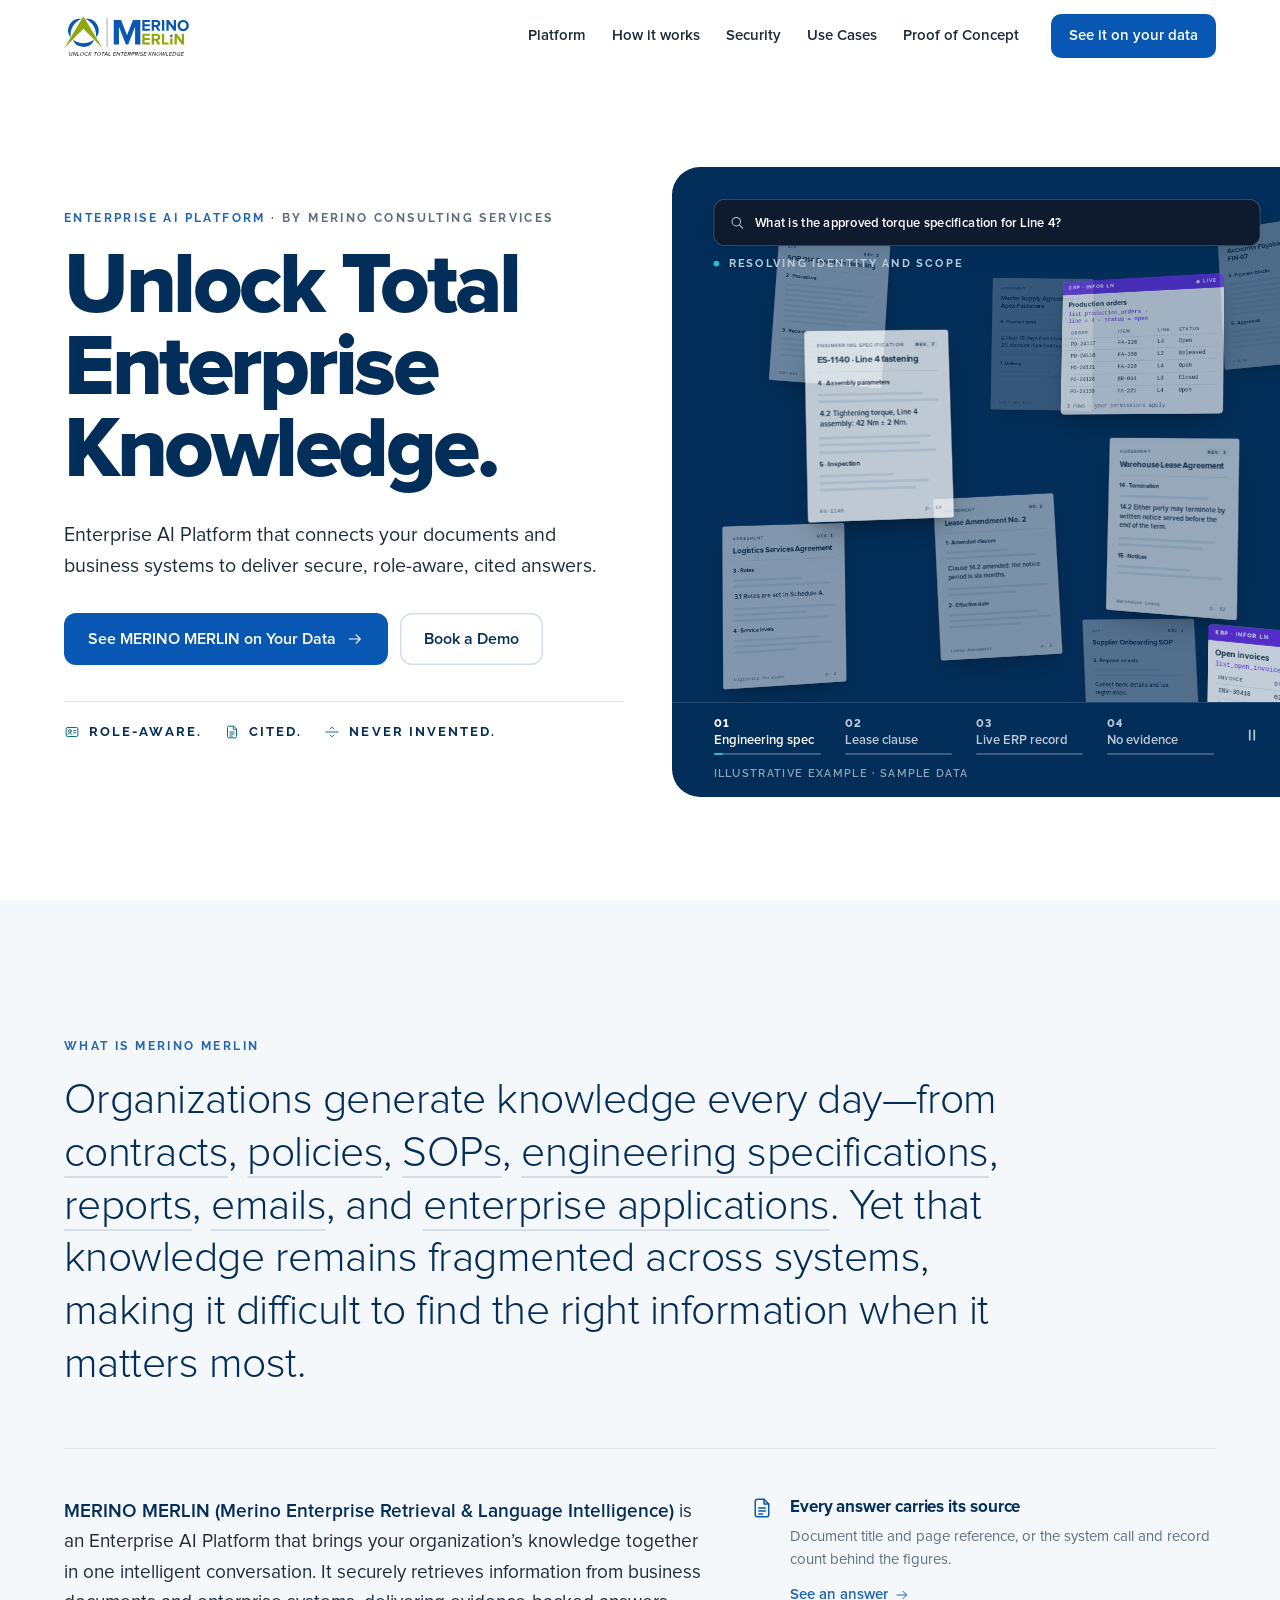
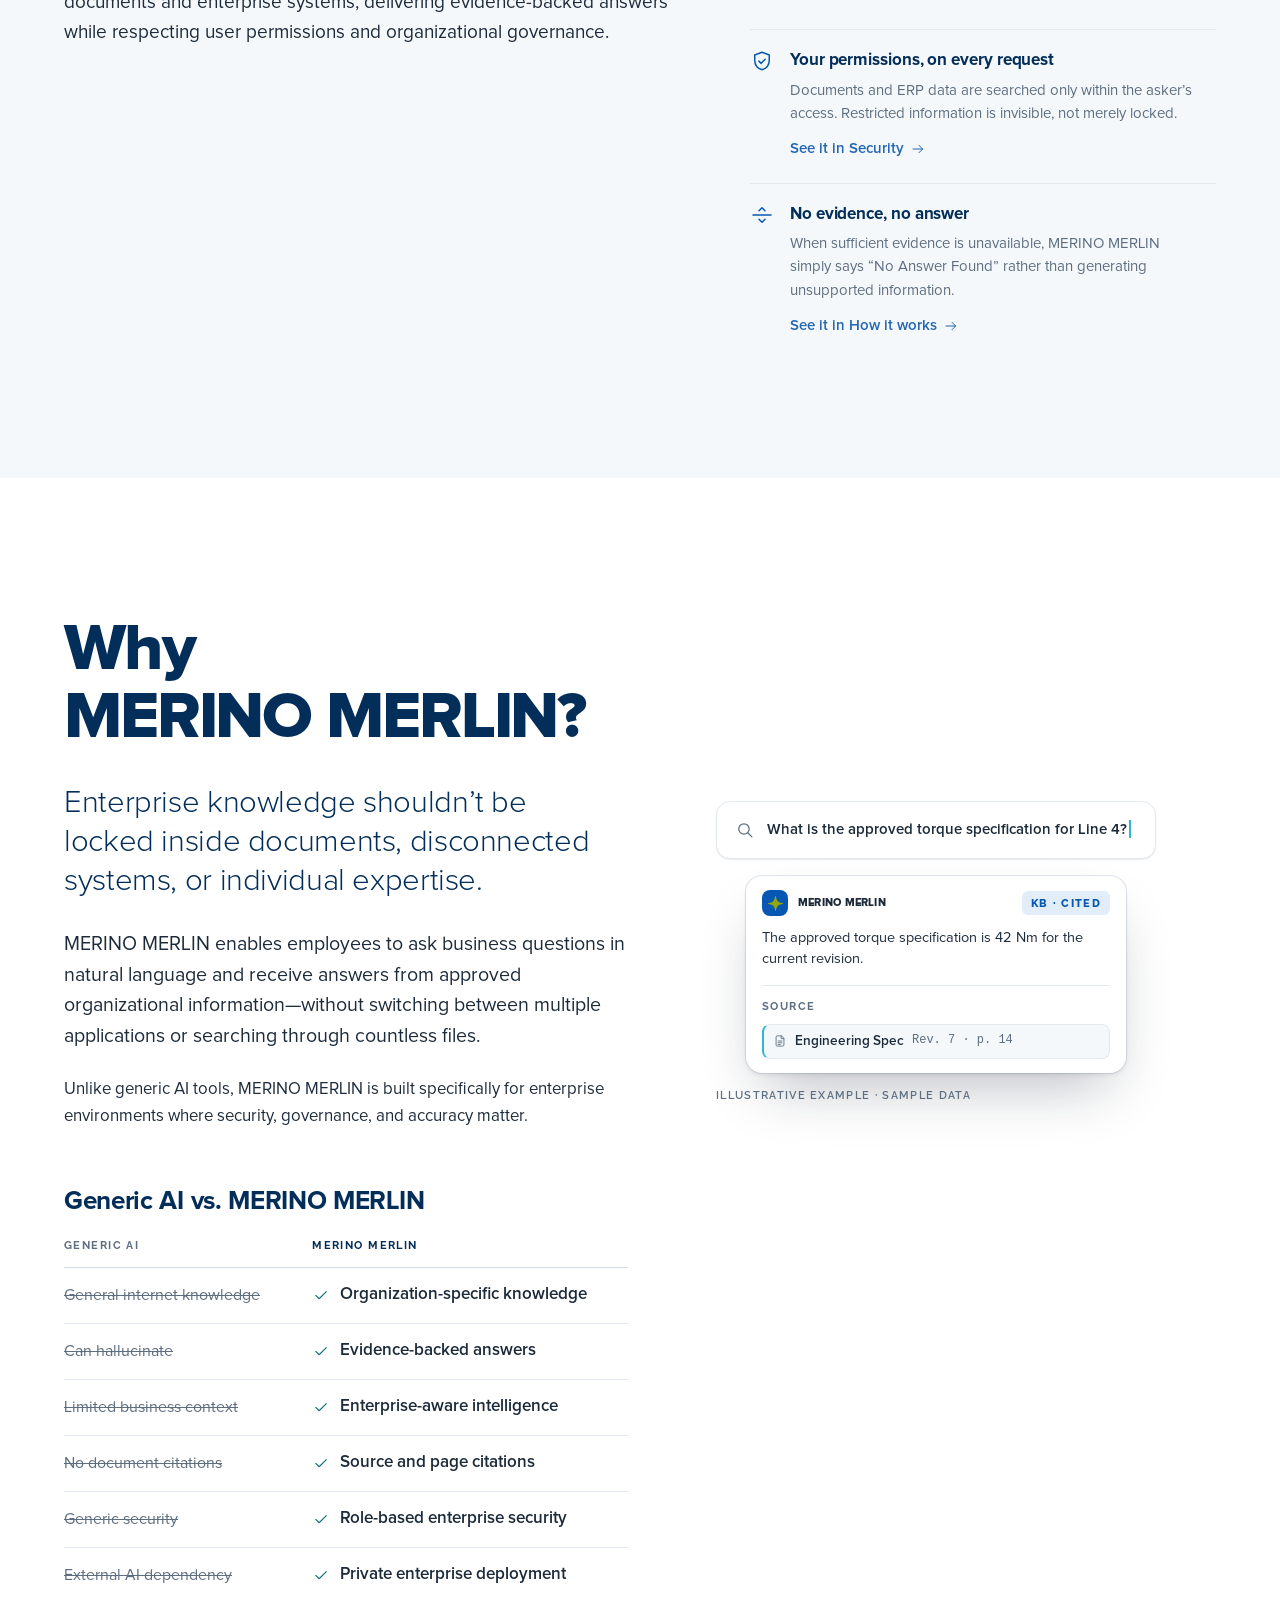
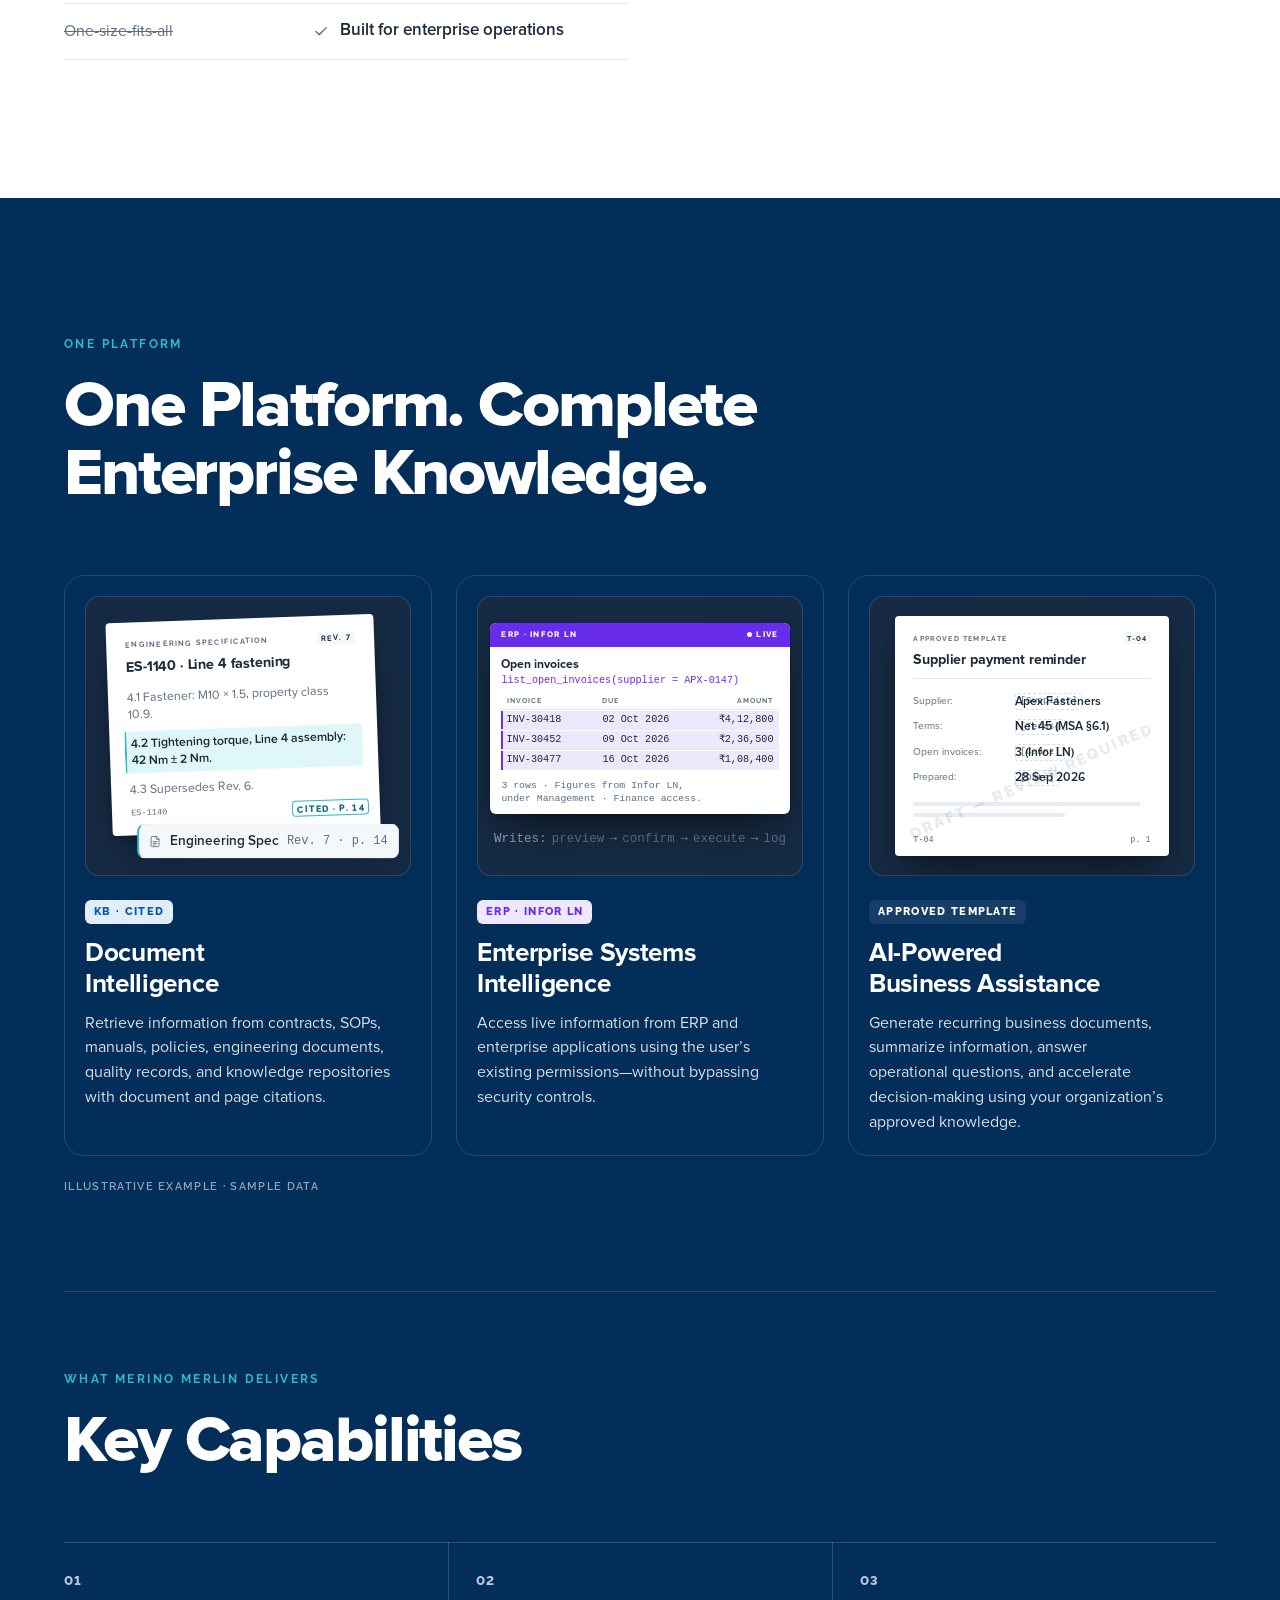
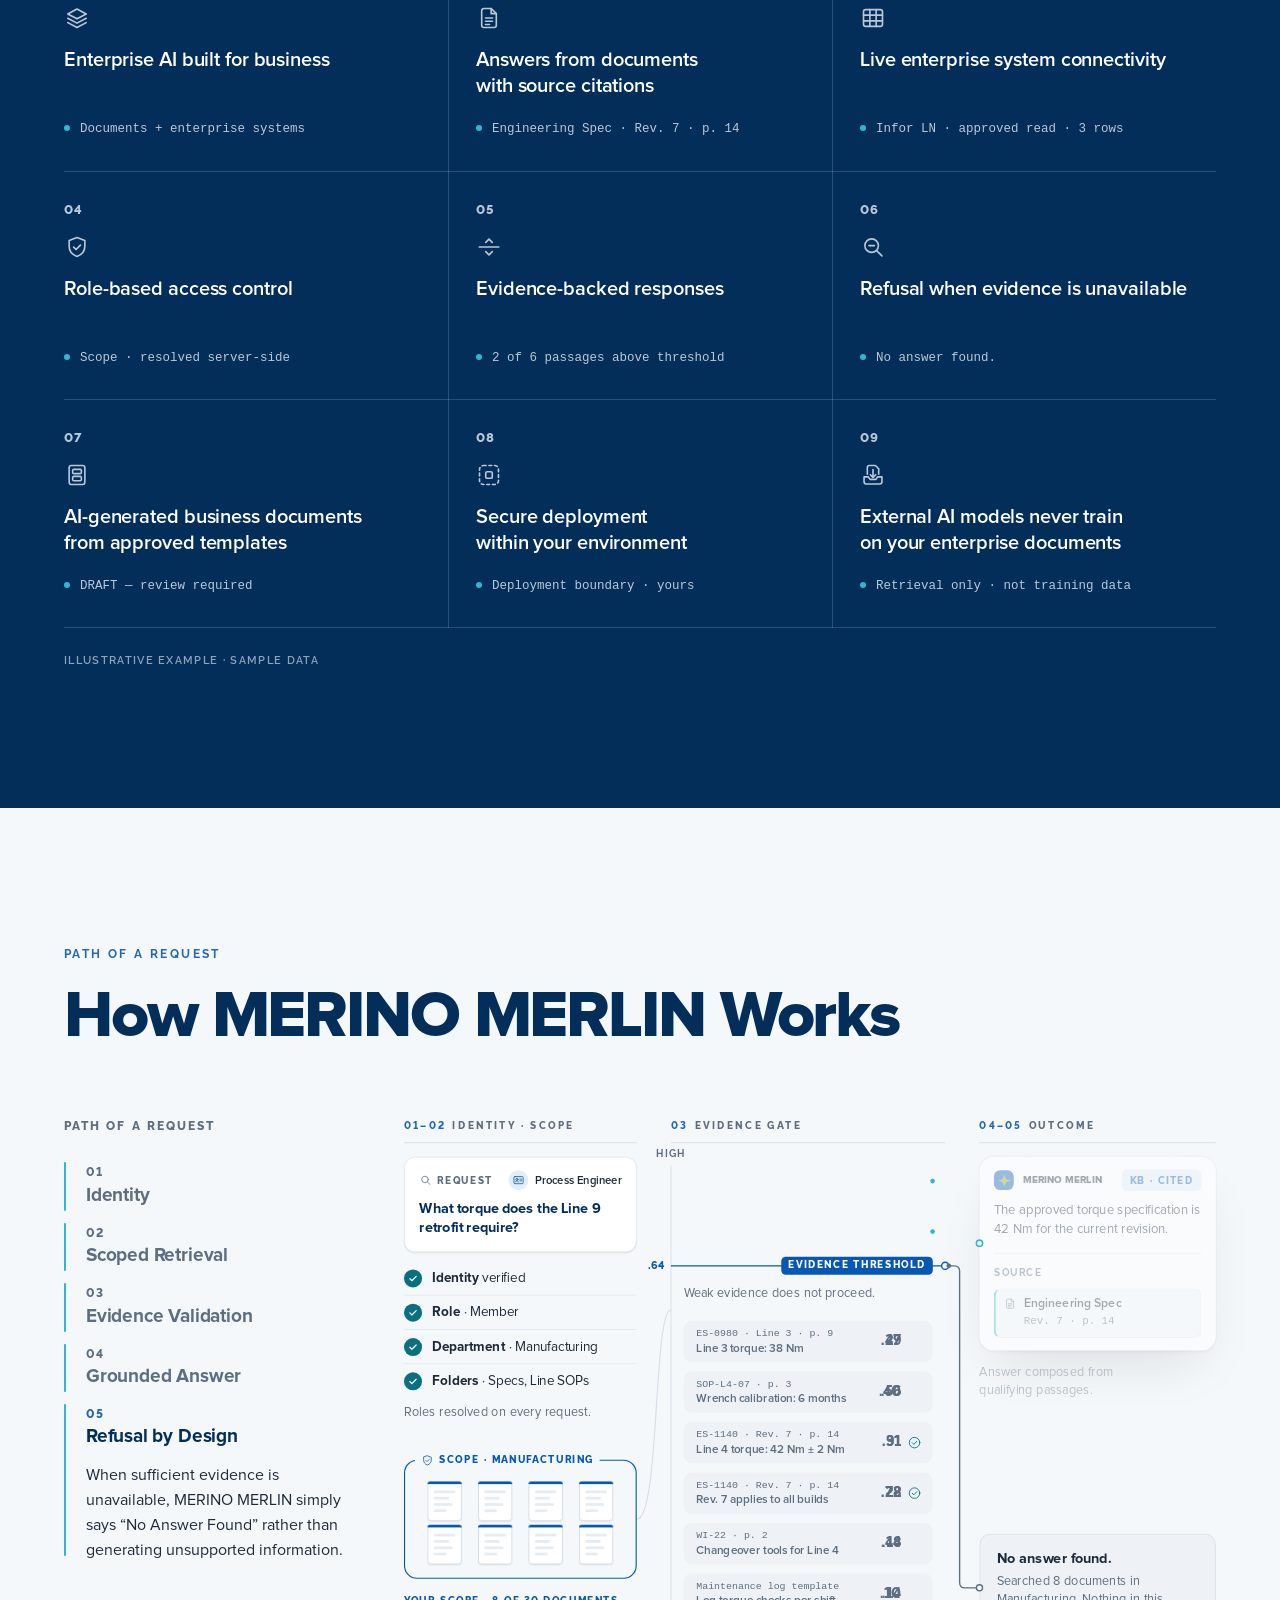
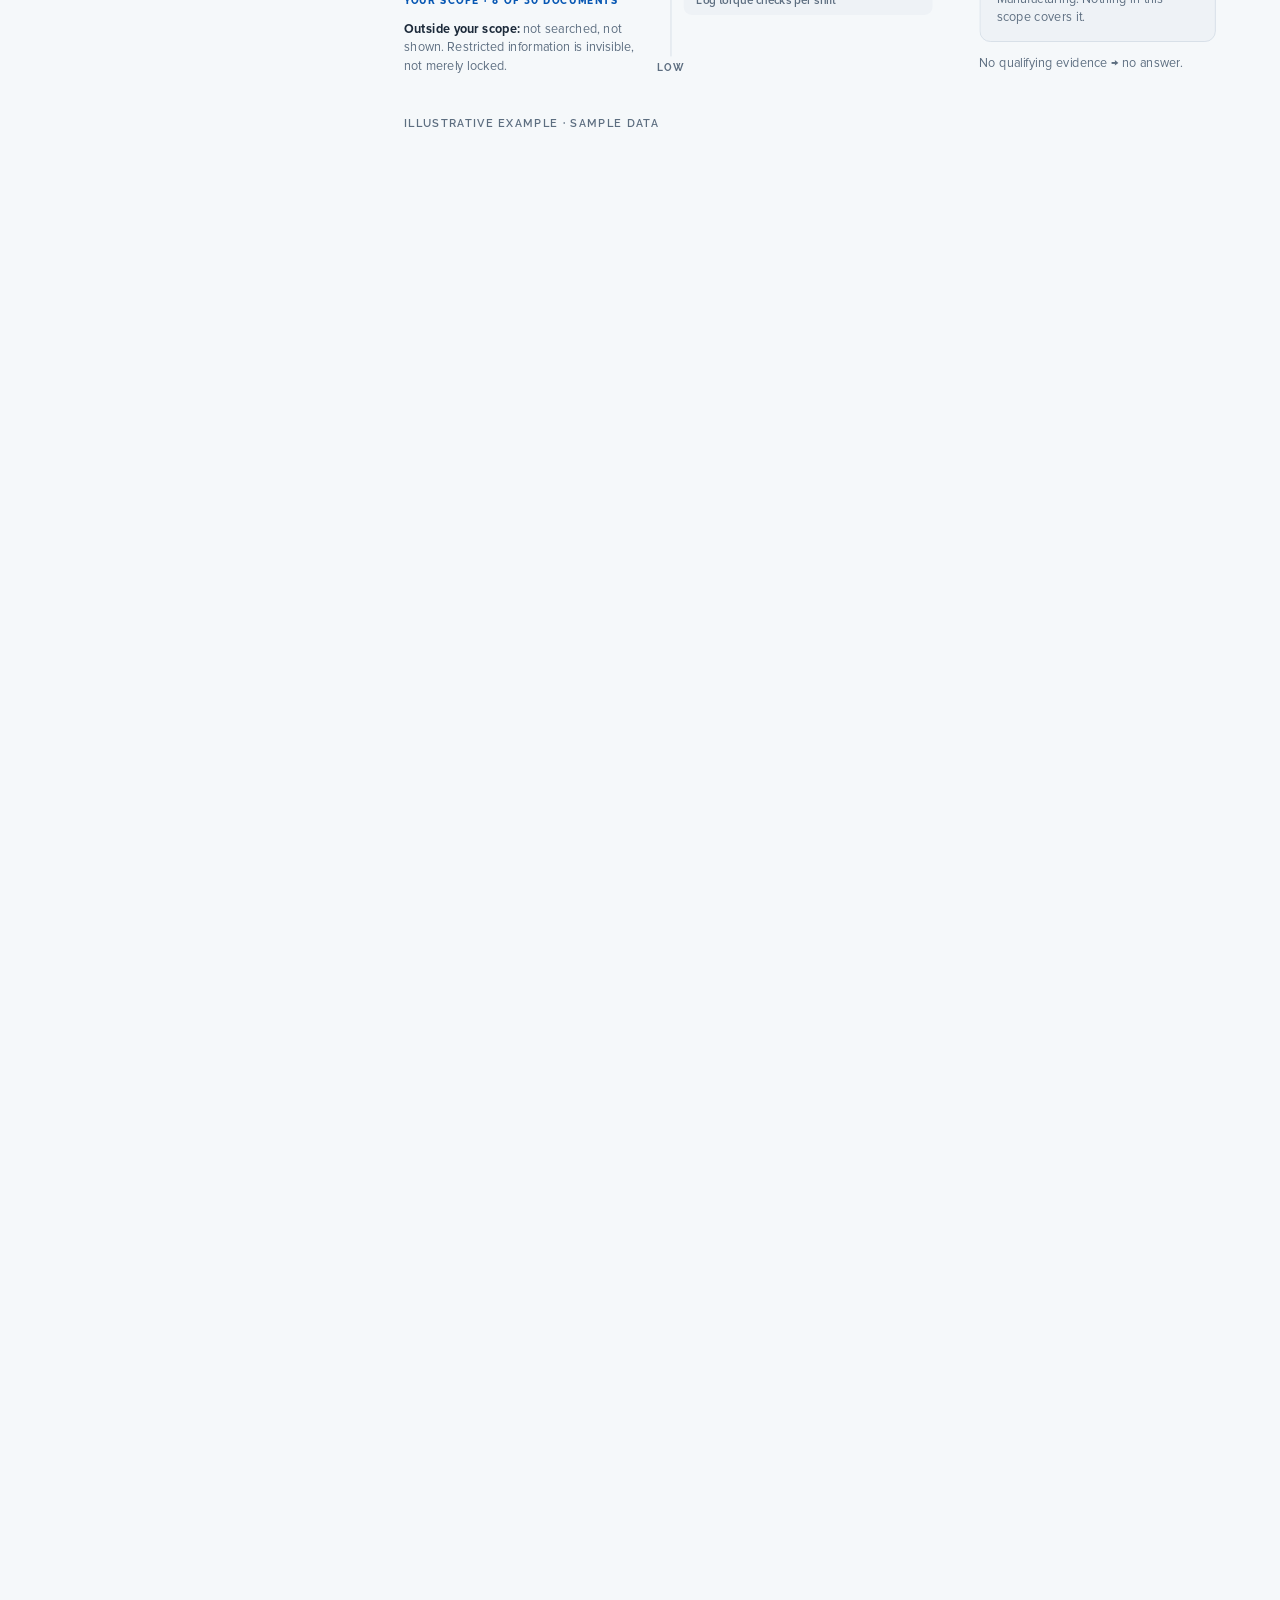
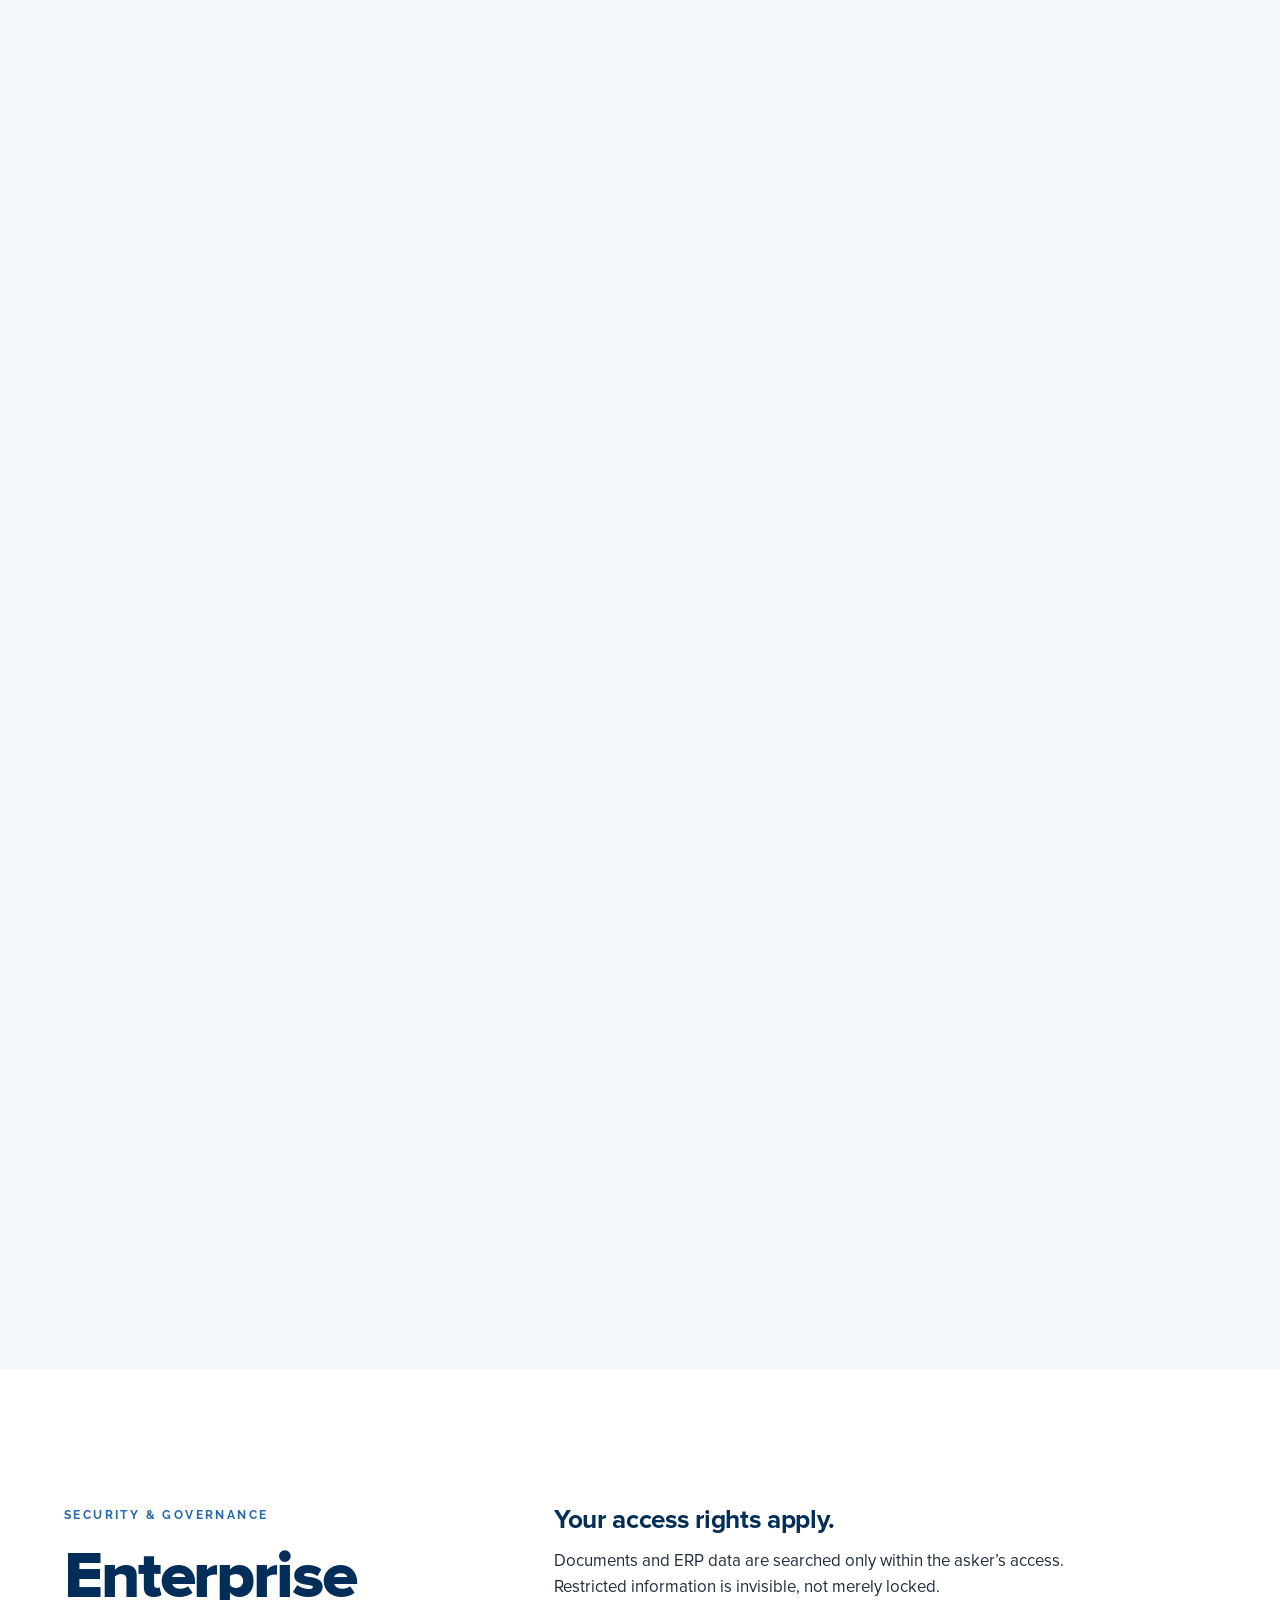
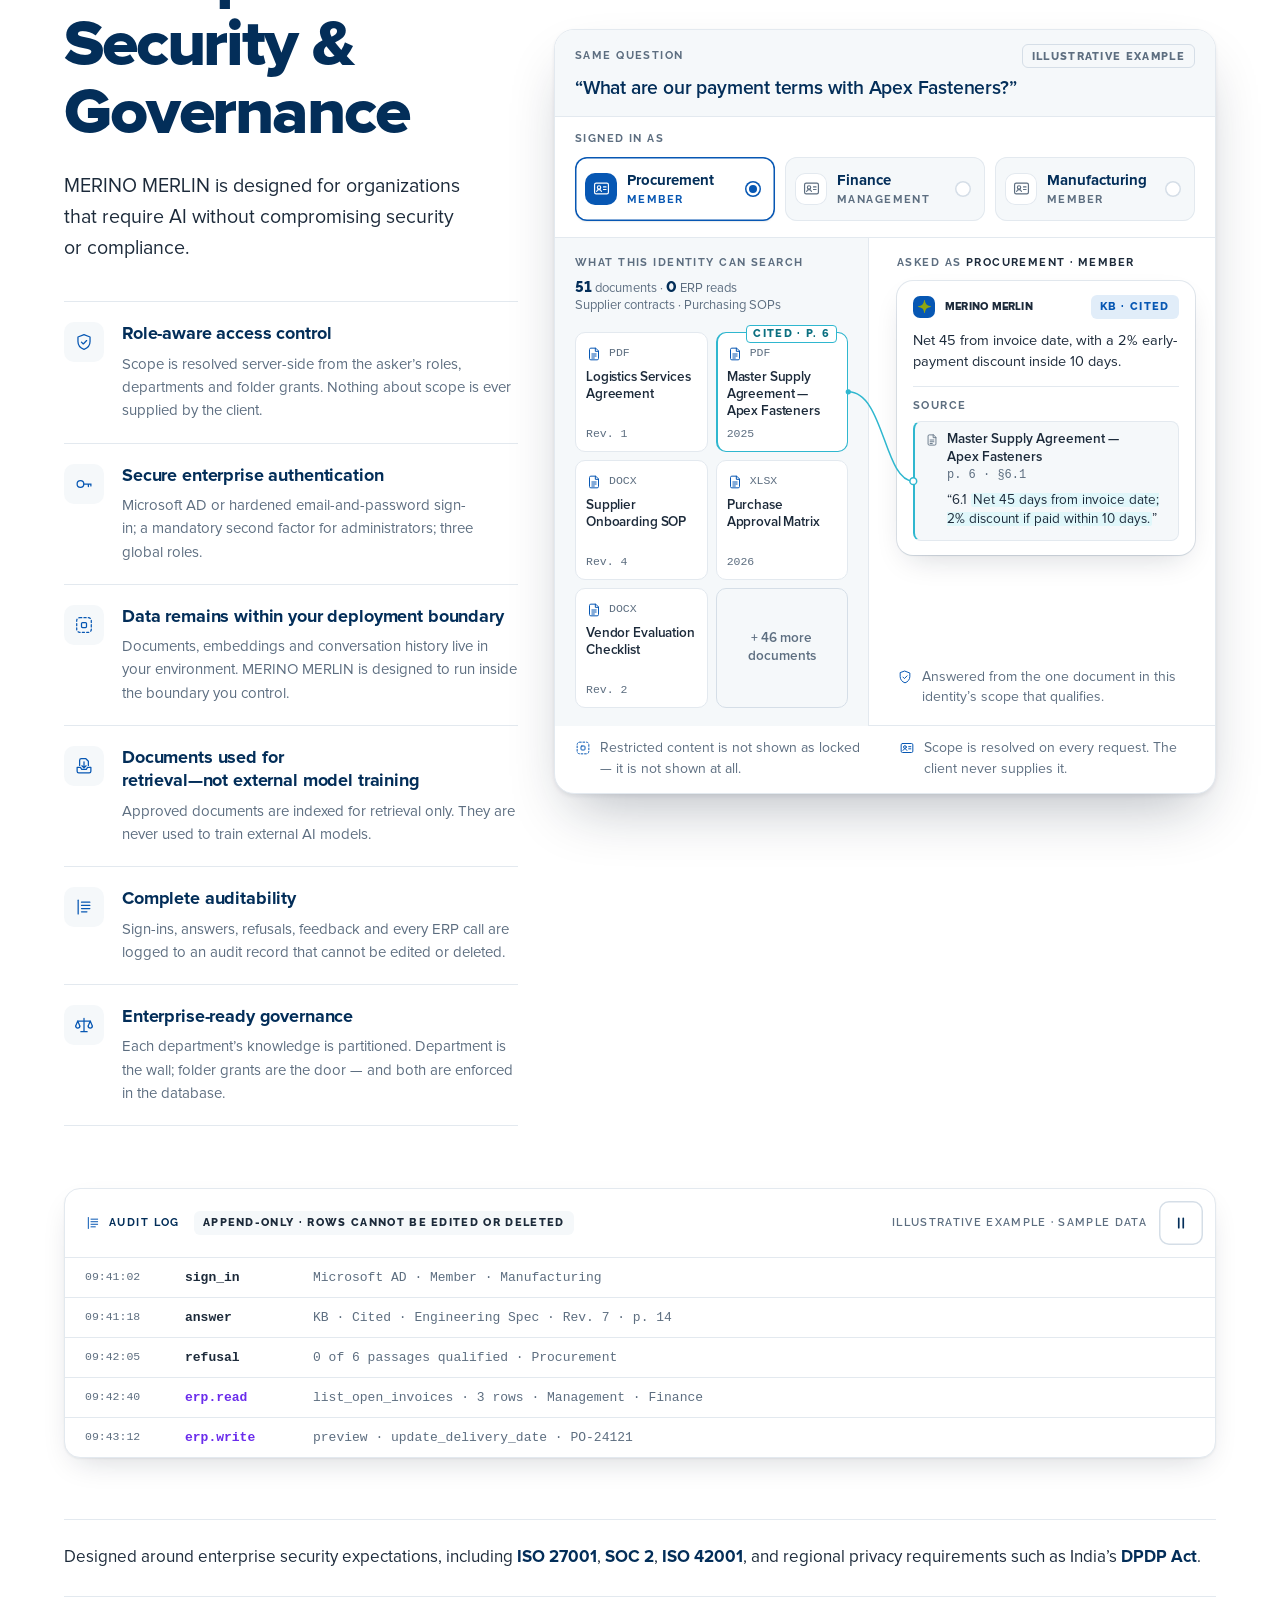
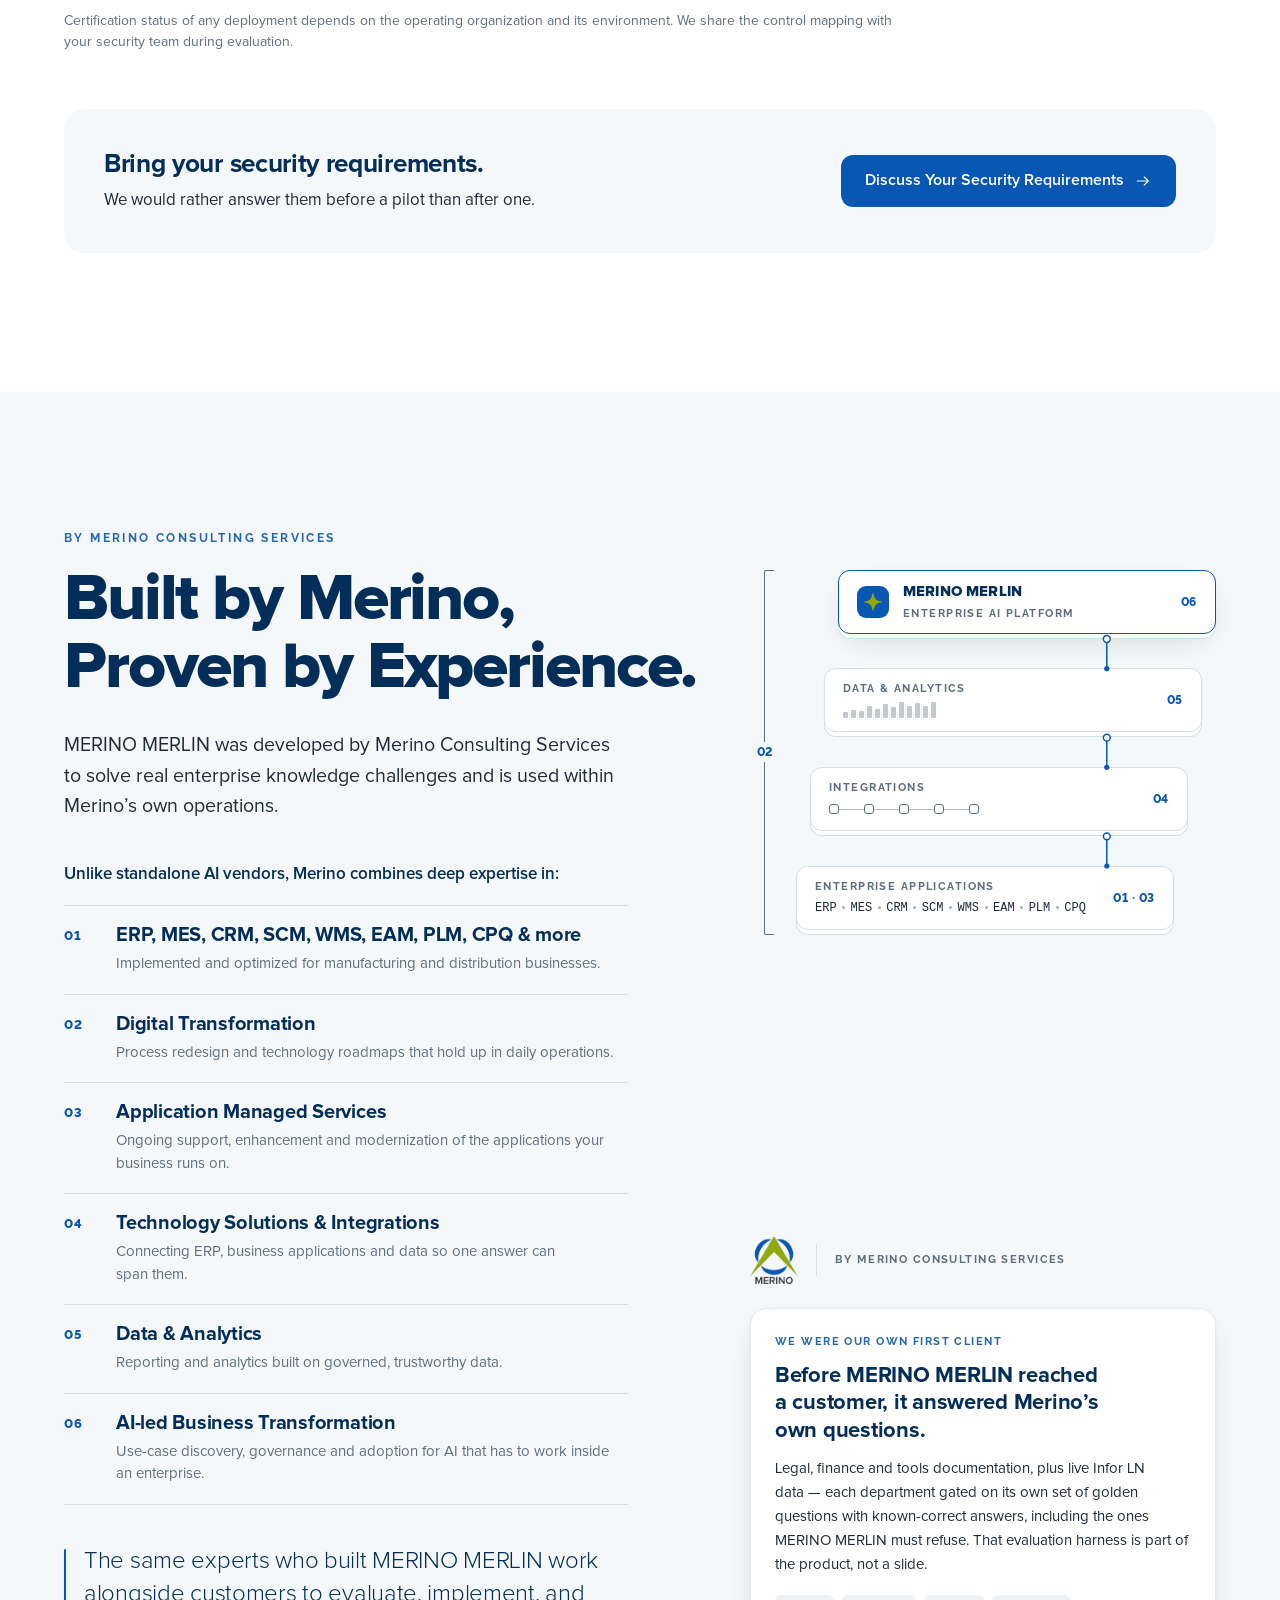
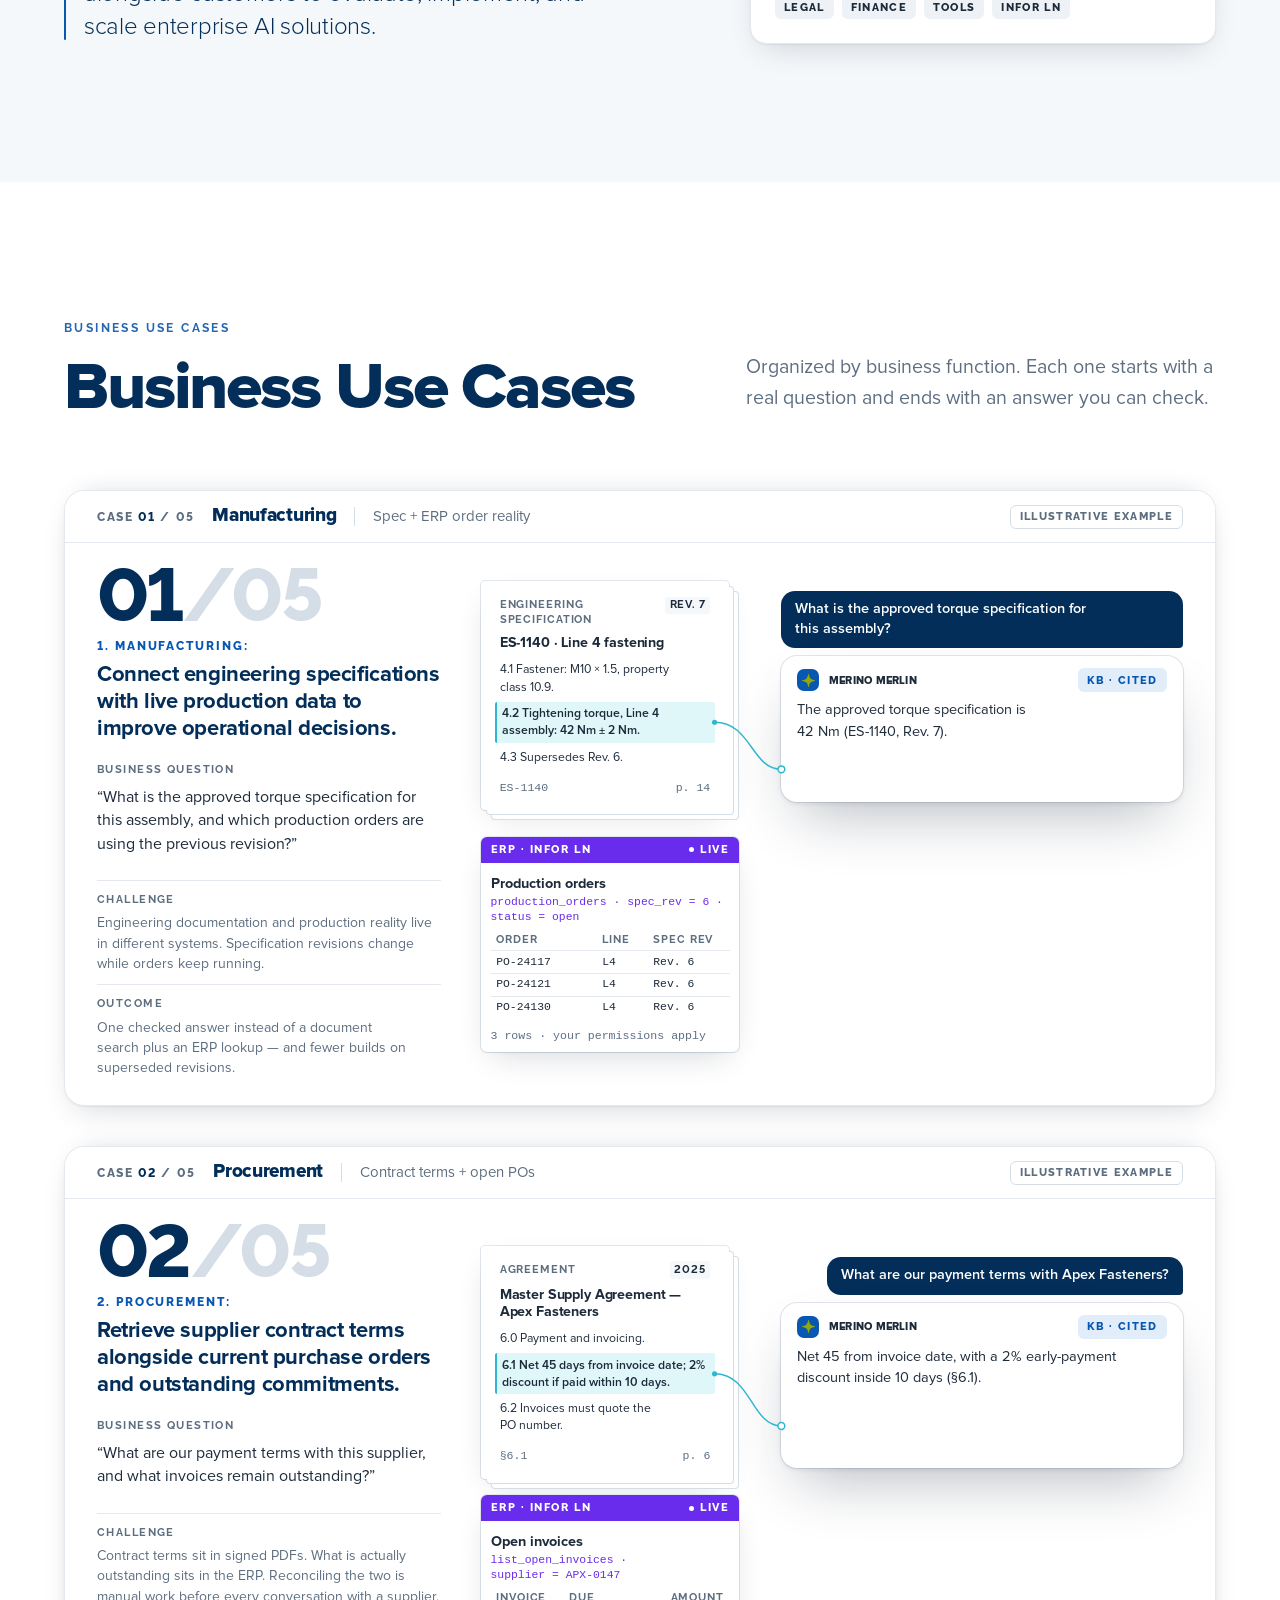
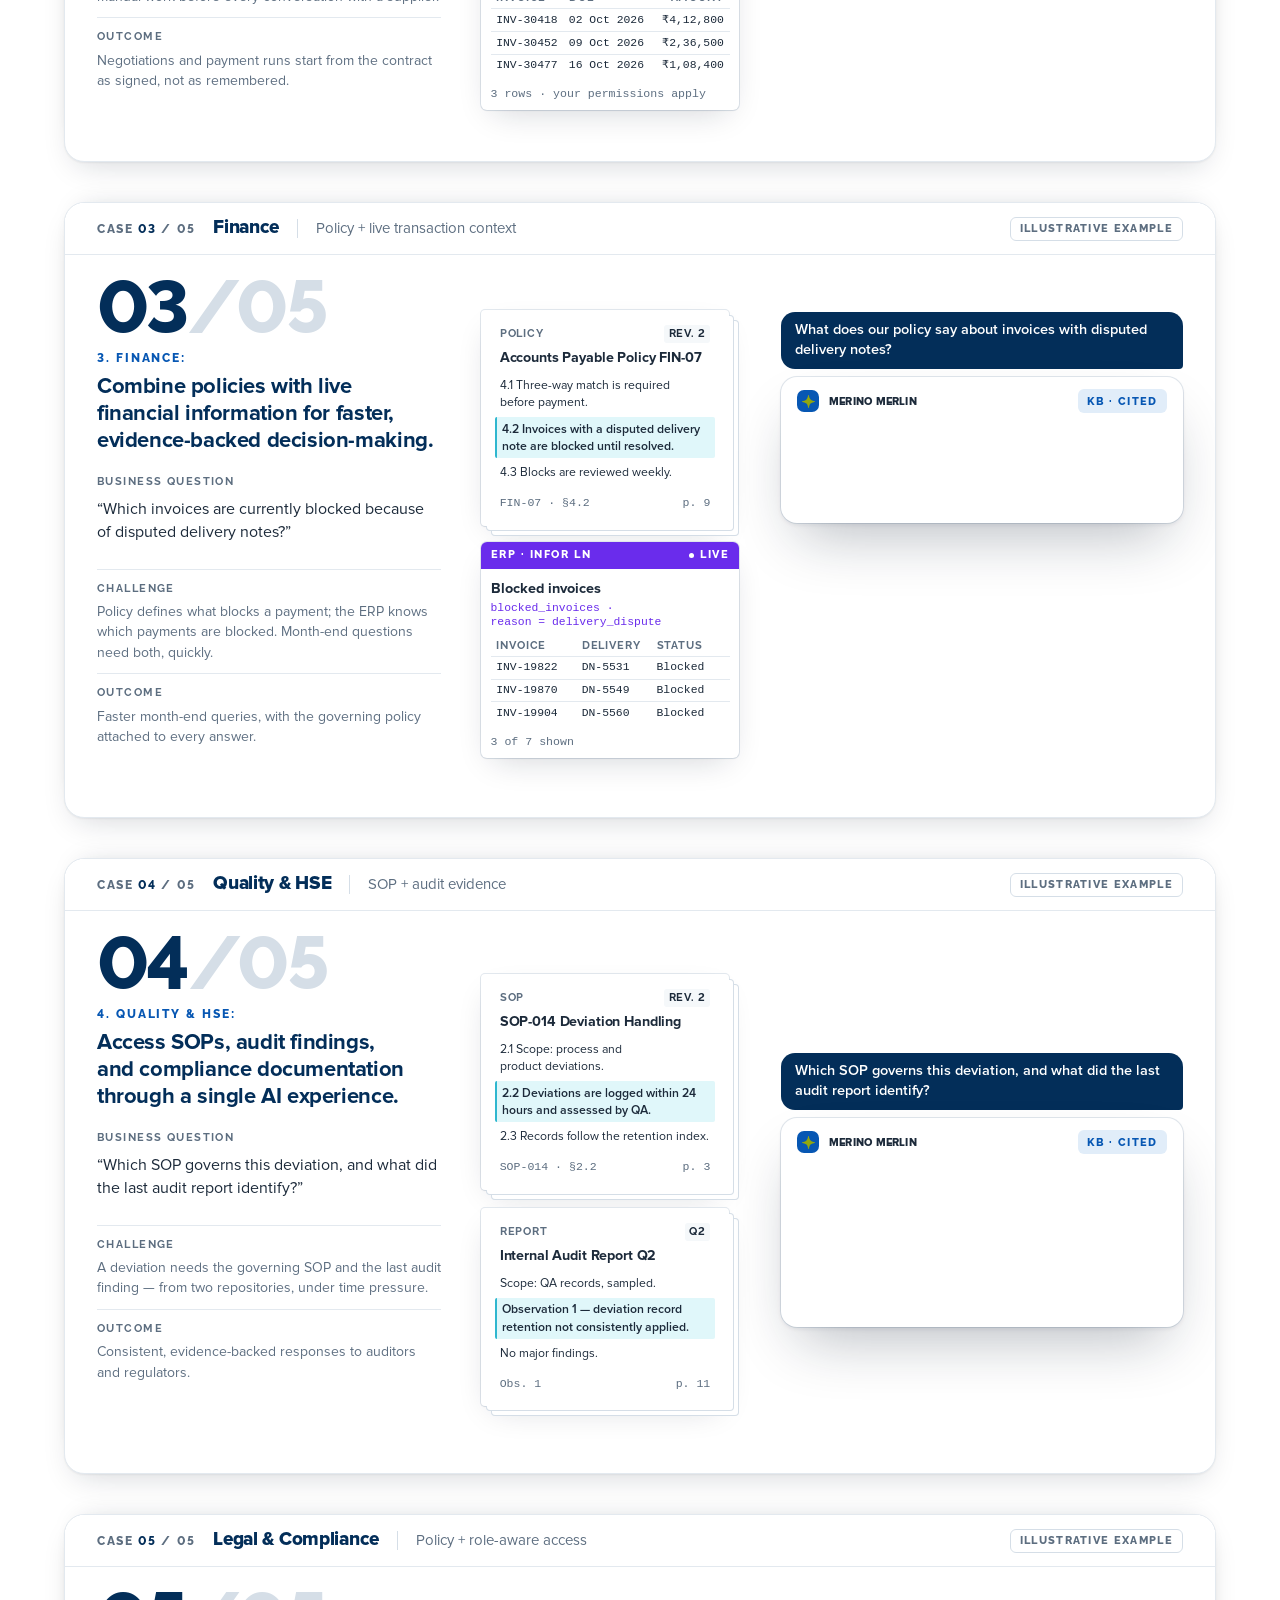
==== commit 2ac7d4e3: "api integrated" ====
--- a/index.html
+++ b/index.html
@@ -1350,9 +1350,10 @@
               </div>
               <div class="field field--wide">
                 <label class="field__lbl" for="poc-questions">Two or three real questions your team asks</label>
-                <textarea class="field__in" id="poc-questions" rows="4" minlength="10" required></textarea>
+                <textarea class="field__in" id="poc-questions" rows="4" minlength="10" maxlength="2000" required></textarea>
                 <p class="field__err" id="poc-questions-err" hidden><svg class="i" aria-hidden="true"><use href="assets/images/icons/sprite.svg#i-alert"/></svg><span></span></p>
               </div>
+              <input type="text" name="website" tabindex="-1" autocomplete="off" hidden>
               <button class="btn btn-primary btn-block poc__submit" type="submit"><span data-when="poc">Request a MERINO&nbsp;MERLIN POC</span><span data-when="demo">Book a MERINO&nbsp;MERLIN demo</span><svg class="i" aria-hidden="true"><use href="assets/images/icons/sprite.svg#i-arrow-right"/></svg></button>
               <p class="field__err poc__err" id="poc-form-err" role="alert" tabindex="-1" hidden><svg class="i" aria-hidden="true"><use href="assets/images/icons/sprite.svg#i-alert"/></svg><span></span></p>
               <p class="poc__priv">We use these details only to reply about a MERINO&nbsp;MERLIN evaluation. Prefer a call first? <button class="poc__priv-link" type="button" data-js-only>Book a demo</button><label class="poc__priv-link" for="poc-intent-demo" data-nojs-only>Book a demo</label>.</p>
@@ -1613,11 +1614,11 @@
         <div class="ft__col ft__col--2">
           <h2 class="label ft__h" id="footer-merino-h" data-reveal style="--i:1">Merino</h2>
           <ul class="ft__links" role="list" aria-labelledby="footer-merino-h" data-reveal="stagger">
-            <li data-reveal-item><a href="#">About Merino Consulting Services</a></li>
-            <li data-reveal-item><a href="#">Contact</a></li>
-            <li data-reveal-item><a href="#">LinkedIn</a></li>
-            <li data-reveal-item><a href="#">Privacy Policy</a></li>
-            <li data-reveal-item><a href="#">Terms</a></li>
+            <li data-reveal-item><a href="https://merinoservices.com/about" target="_blank" rel="noopener noreferrer">About Merino Consulting Services</a></li>
+            <li data-reveal-item><a href="https://merinoservices.com/contact" target="_blank" rel="noopener noreferrer">Contact</a></li>
+            <li data-reveal-item><a href="https://www.linkedin.com/company/merinoconsultingservices/" target="_blank" rel="noopener noreferrer">LinkedIn</a></li>
+            <li data-reveal-item><a href="https://merinoservices.com/privacy-policy" target="_blank" rel="noopener noreferrer">Privacy Policy</a></li>
+            <li data-reveal-item><a href="https://merinoservices.com/terms" target="_blank" rel="noopener noreferrer">Terms</a></li>
           </ul>
         </div>
         <div class="ft__col ft__col--3 ft__news">
